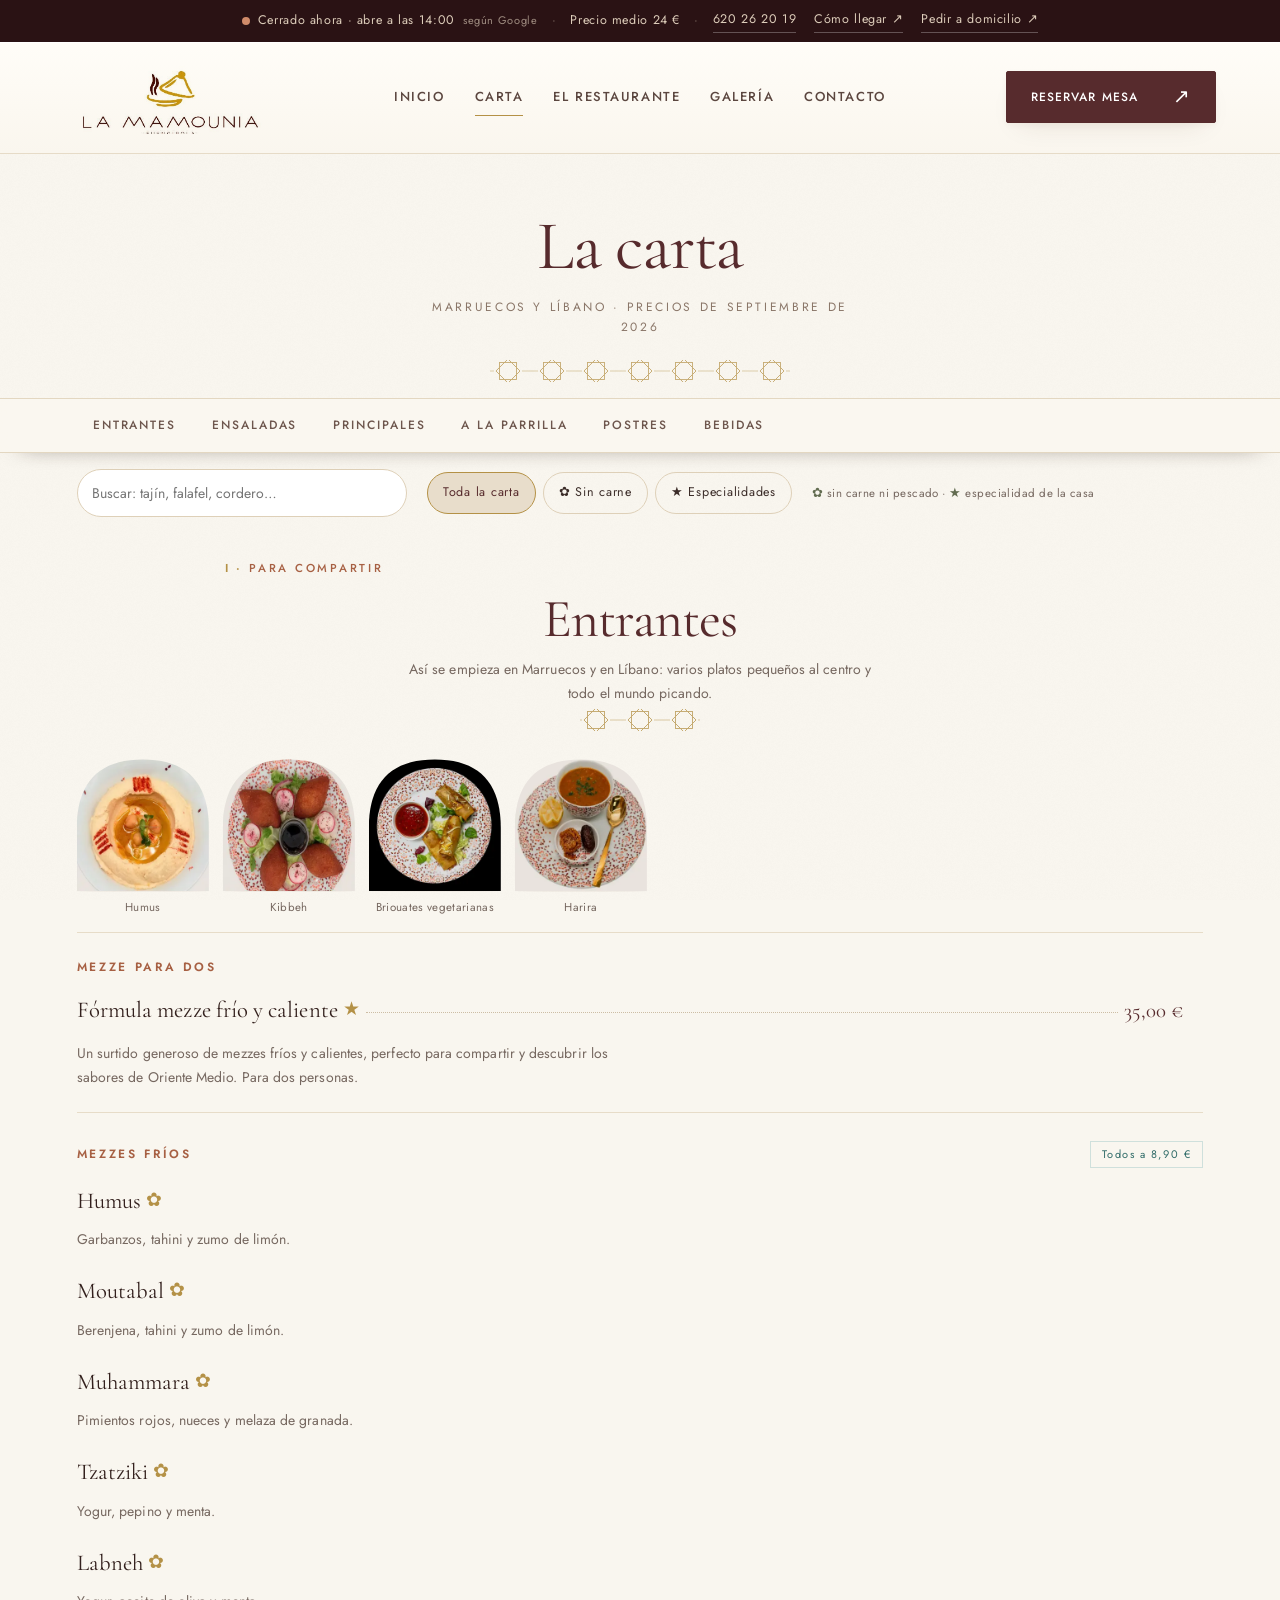
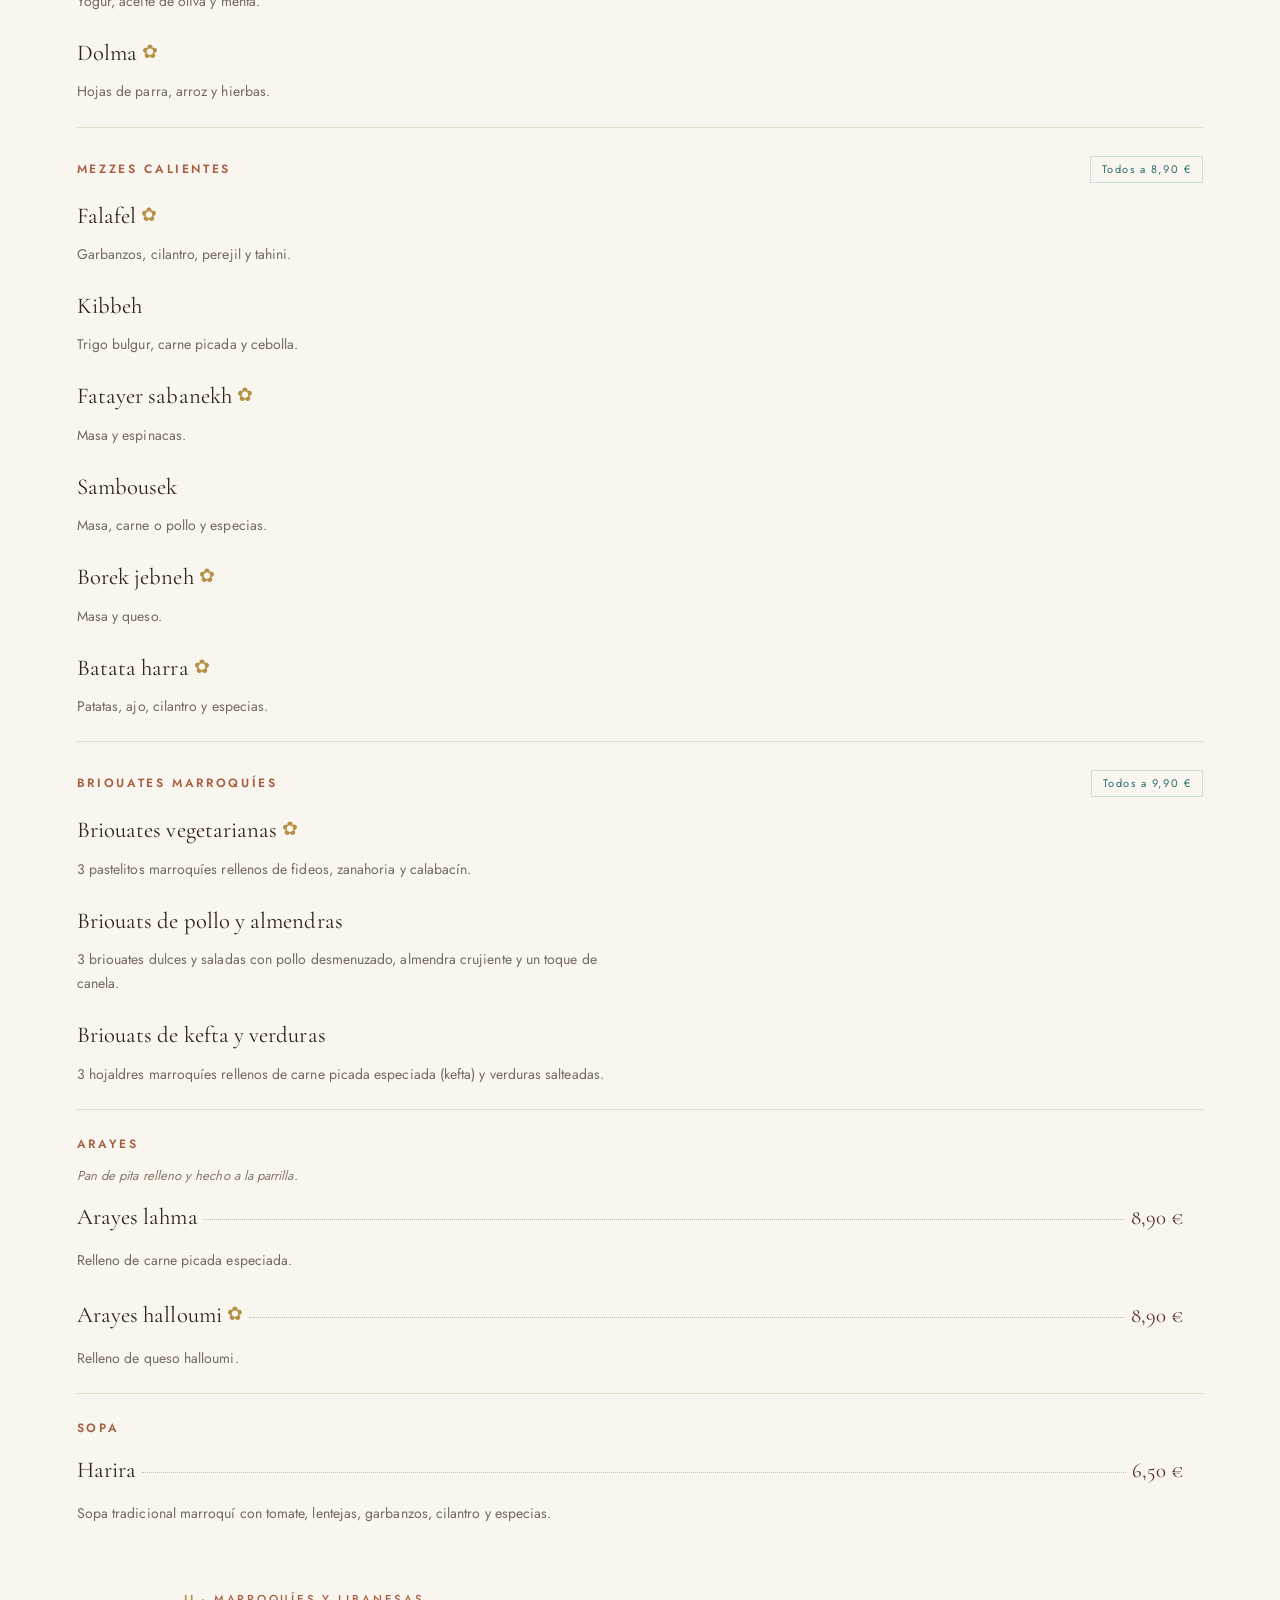
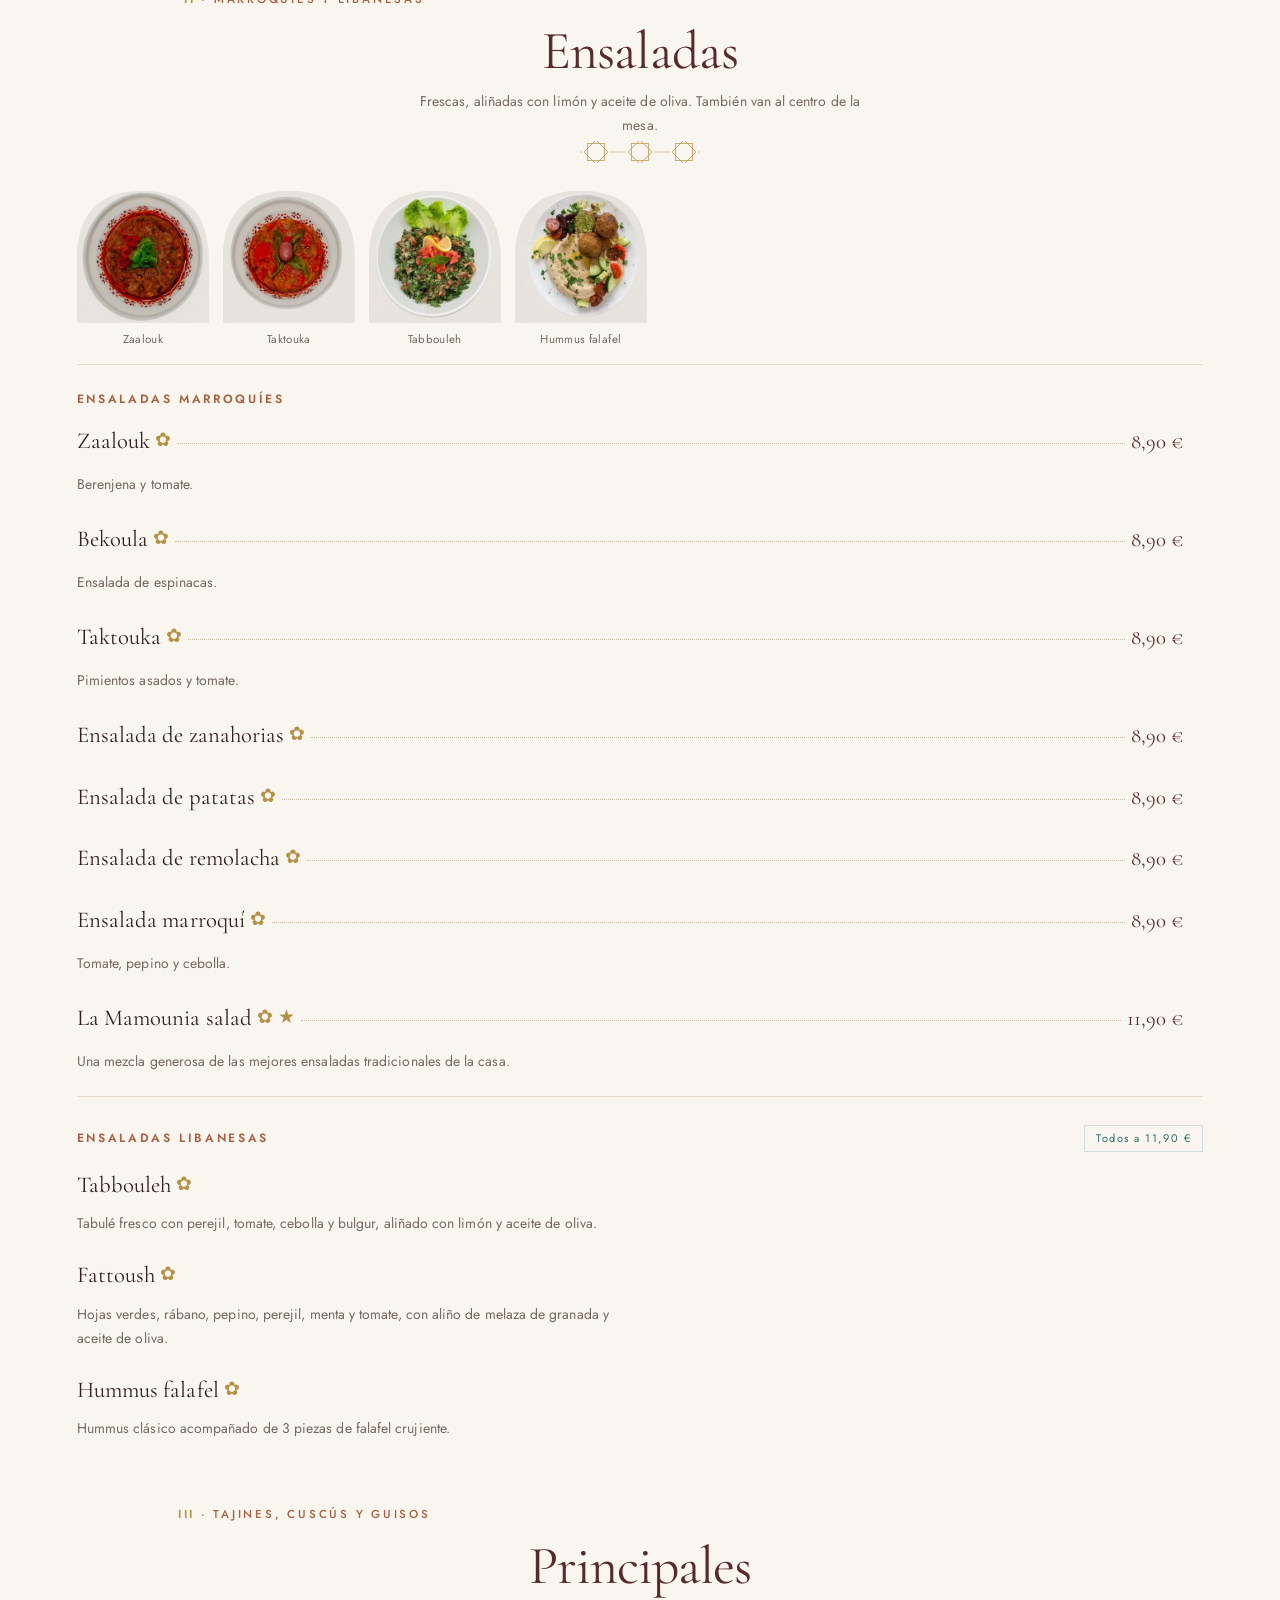
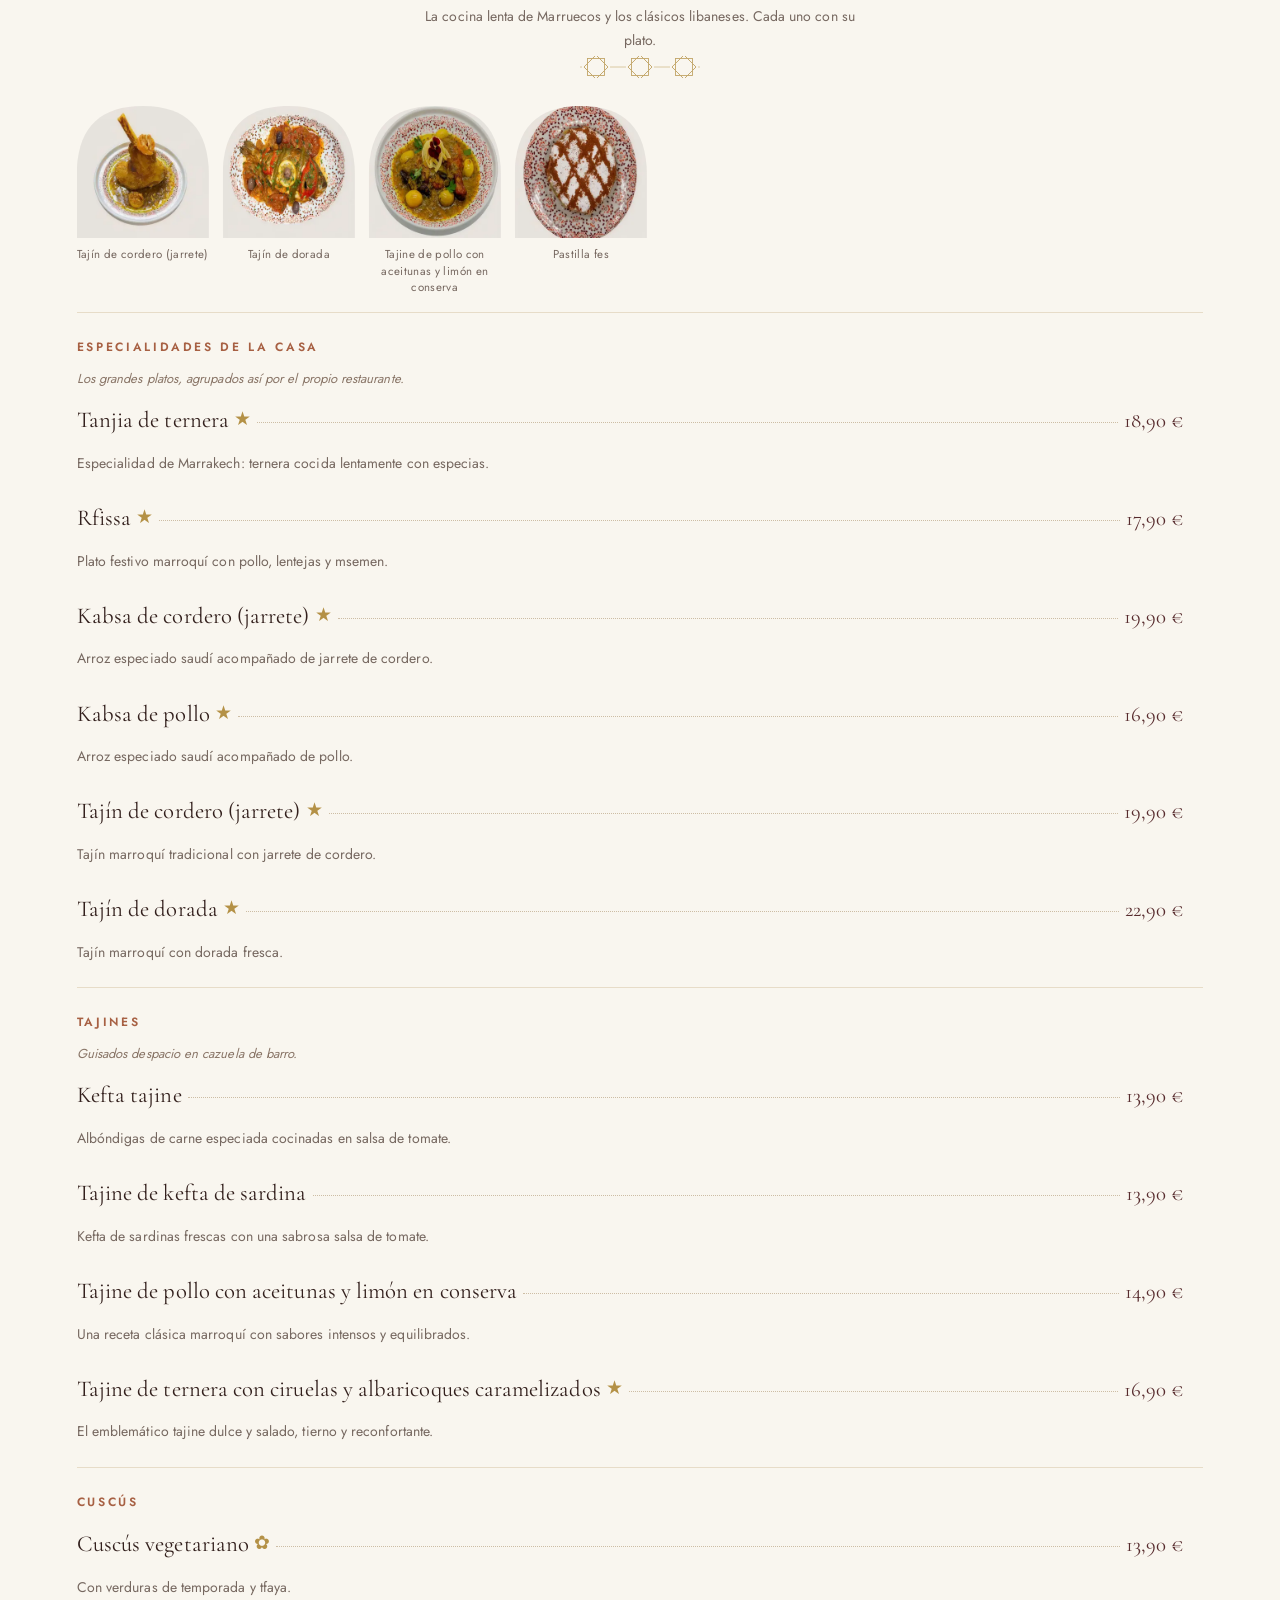
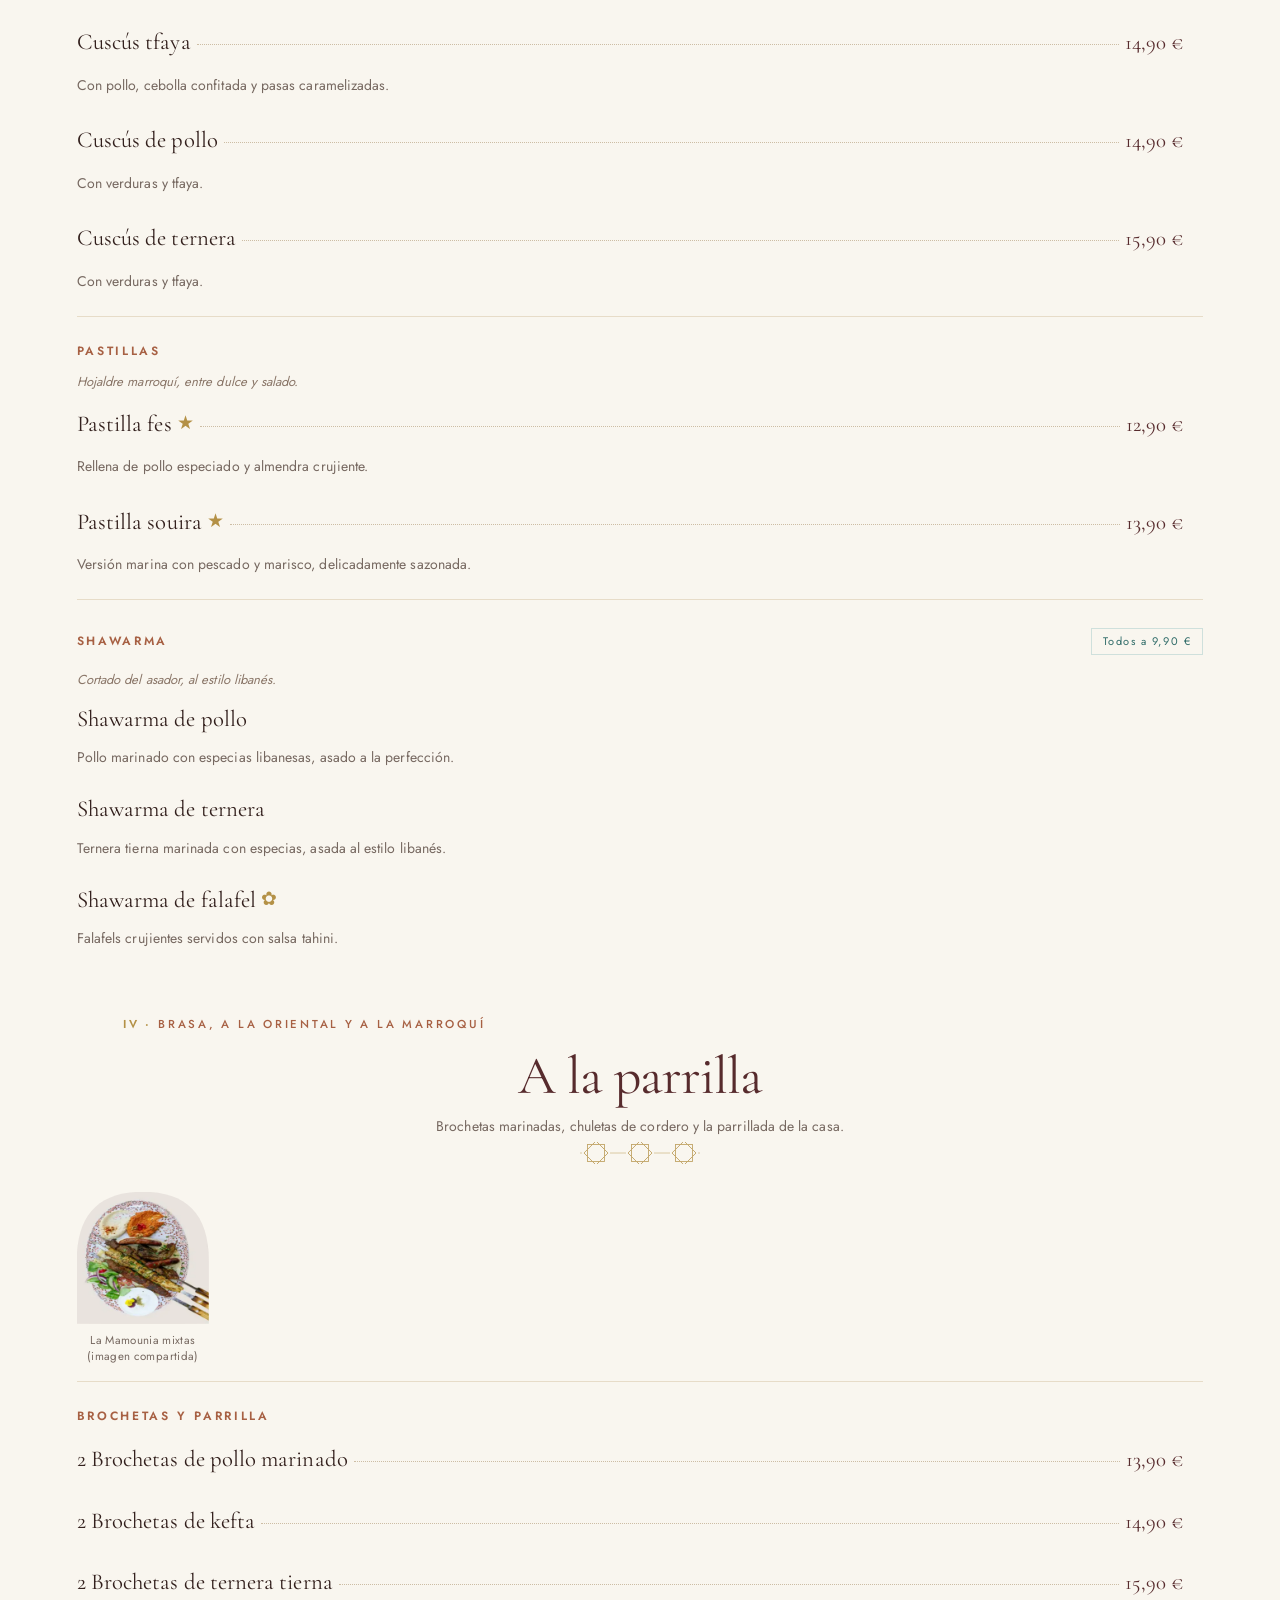
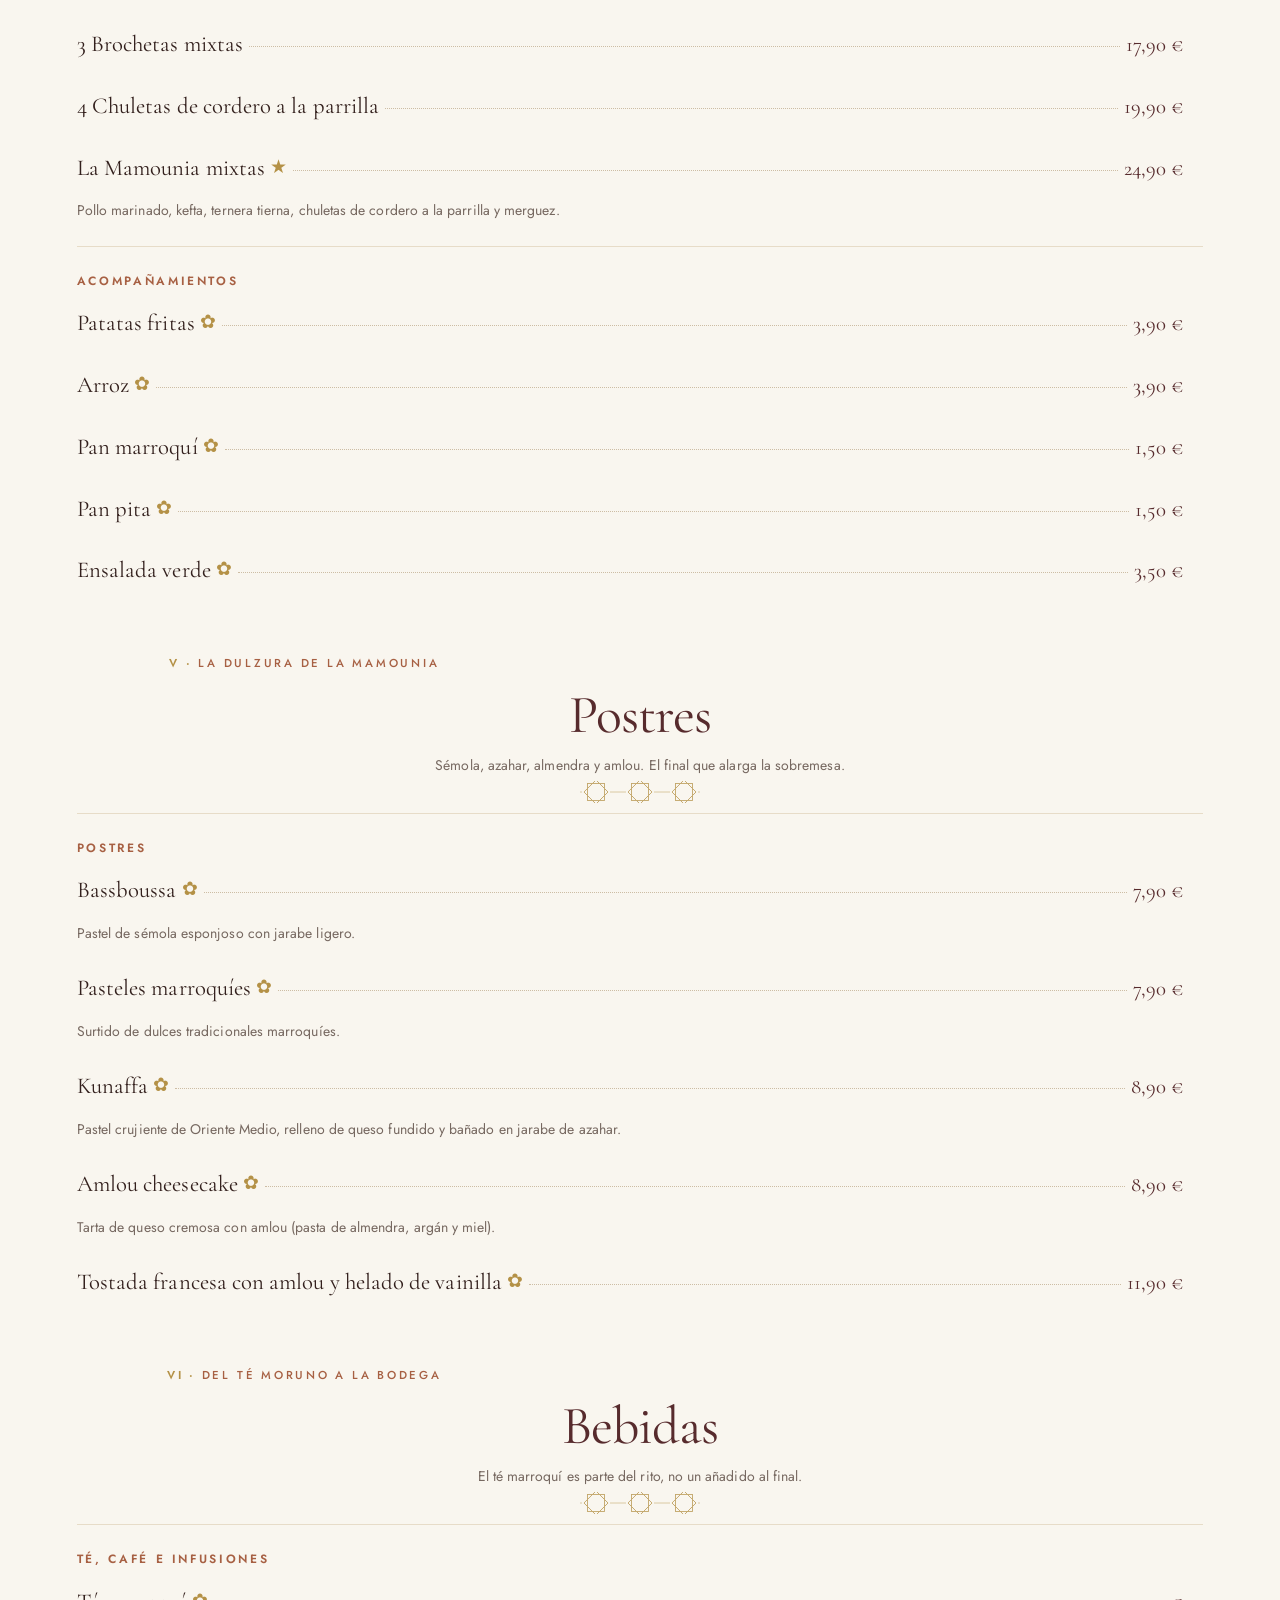
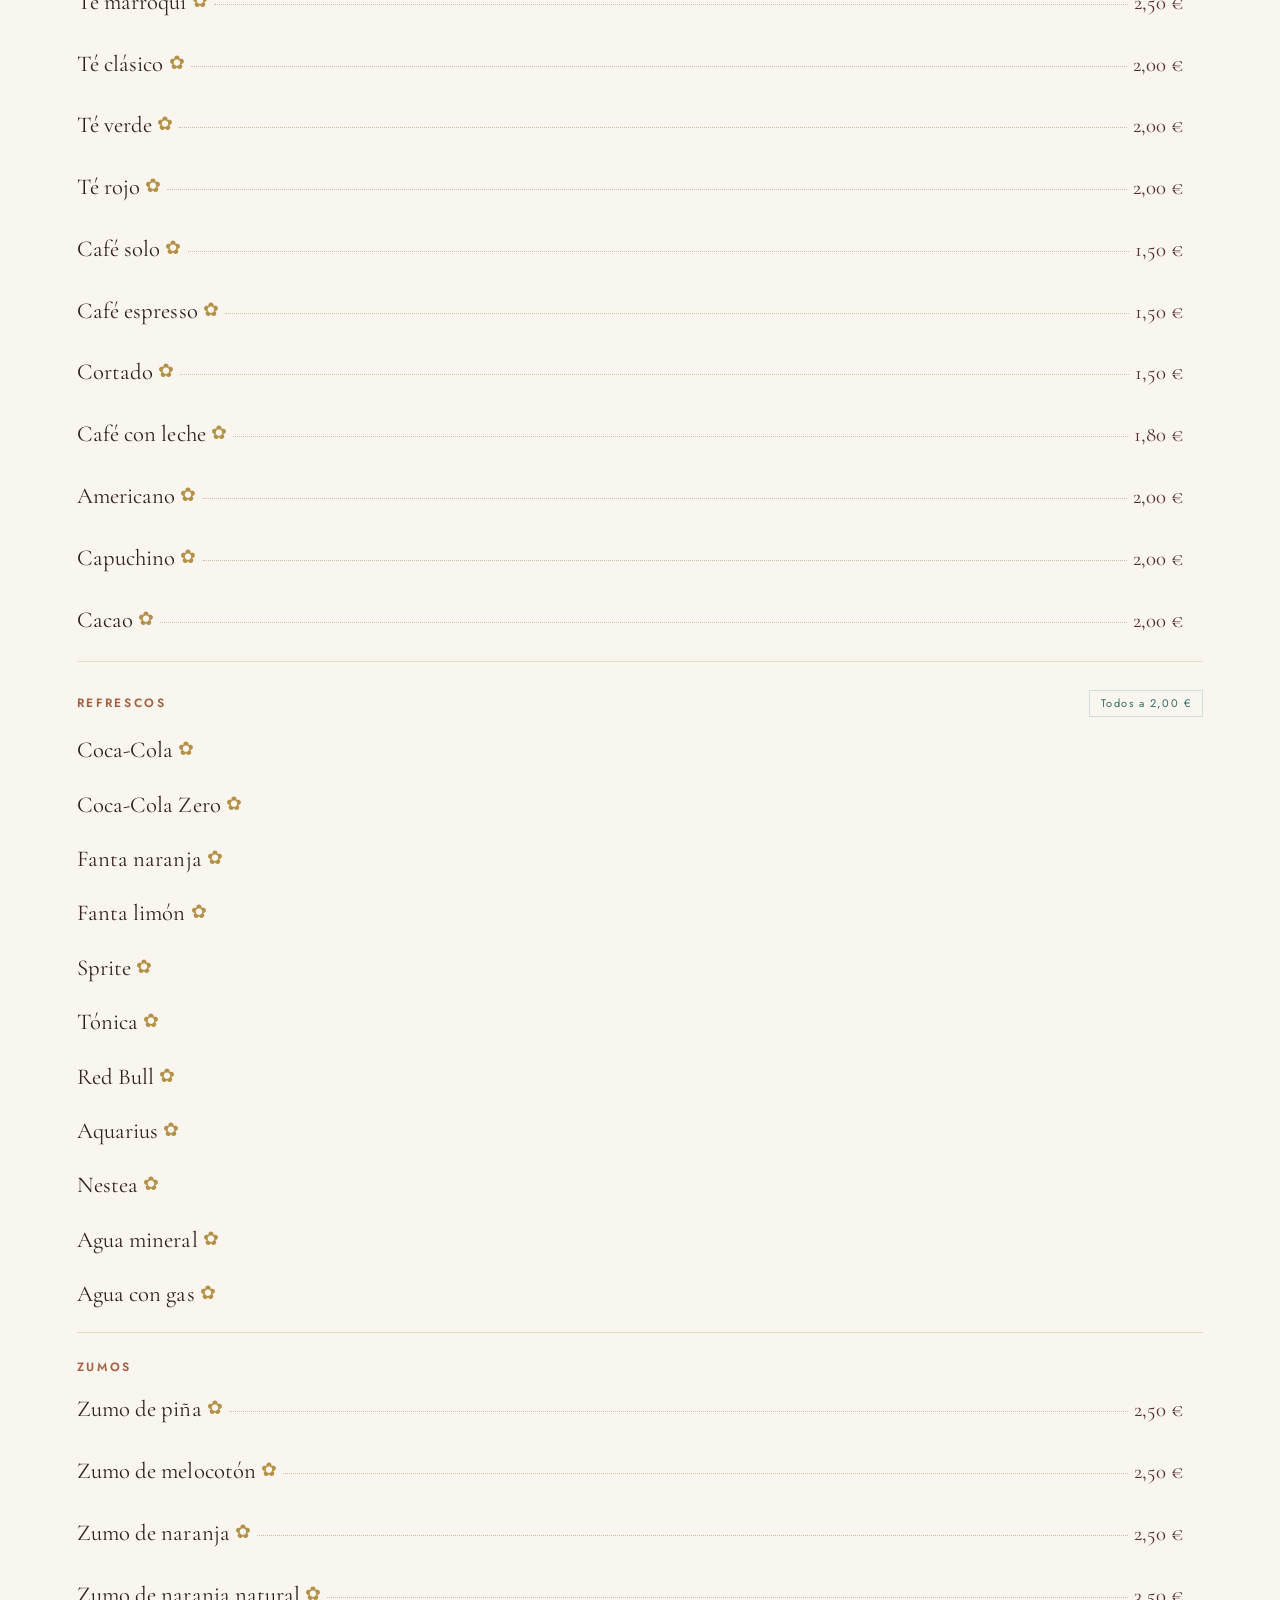
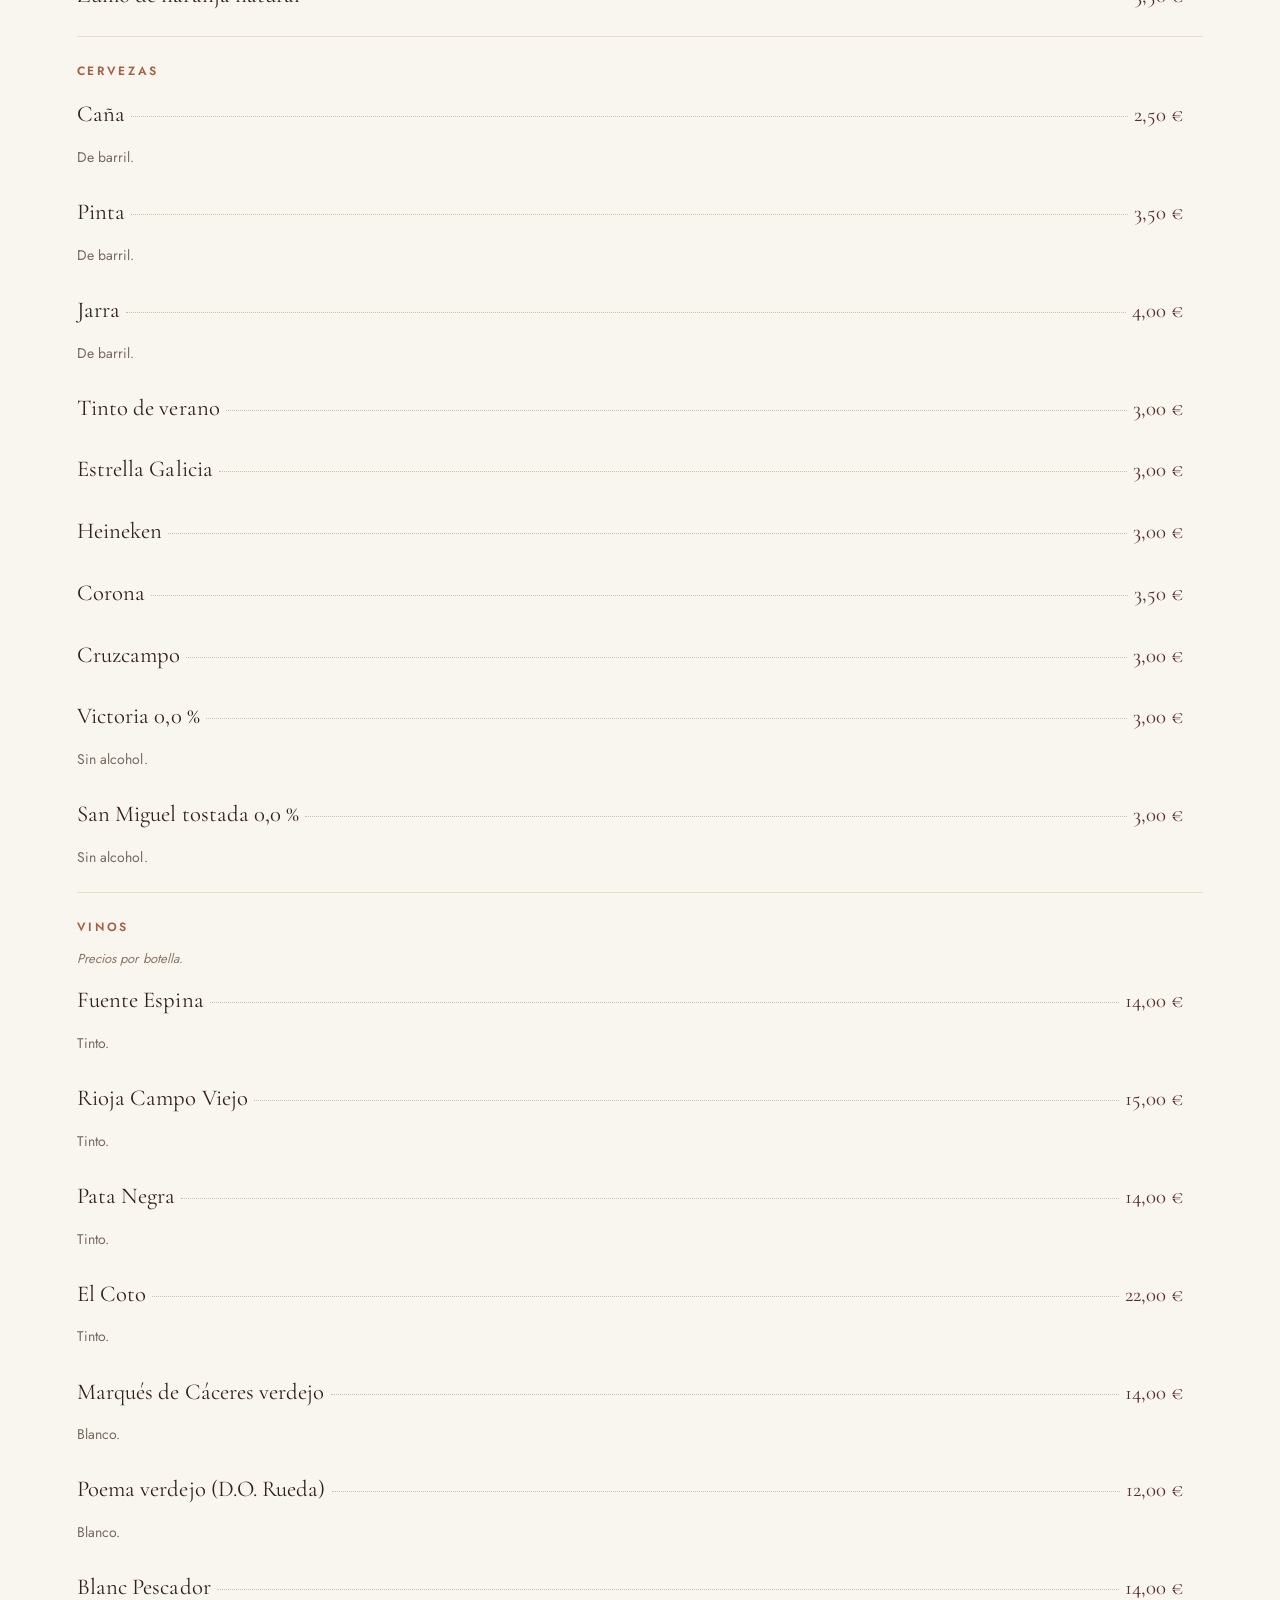
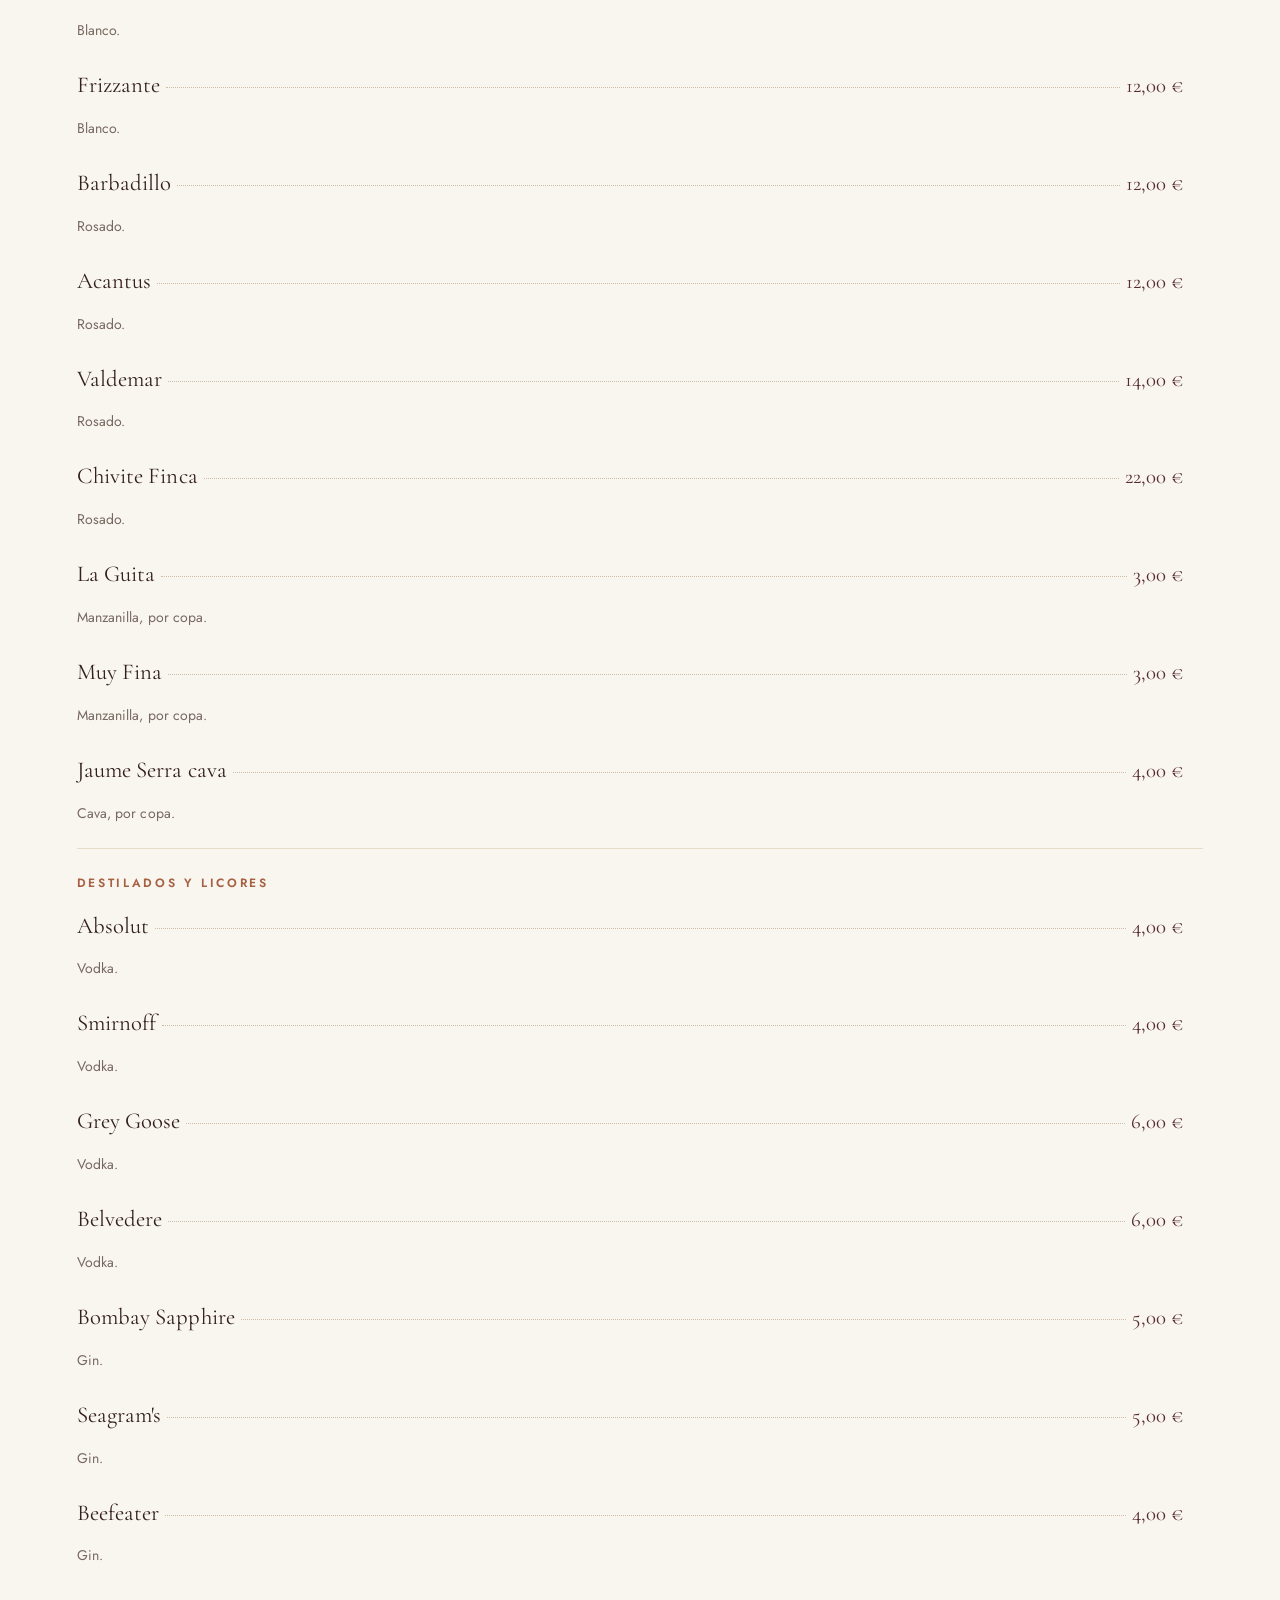
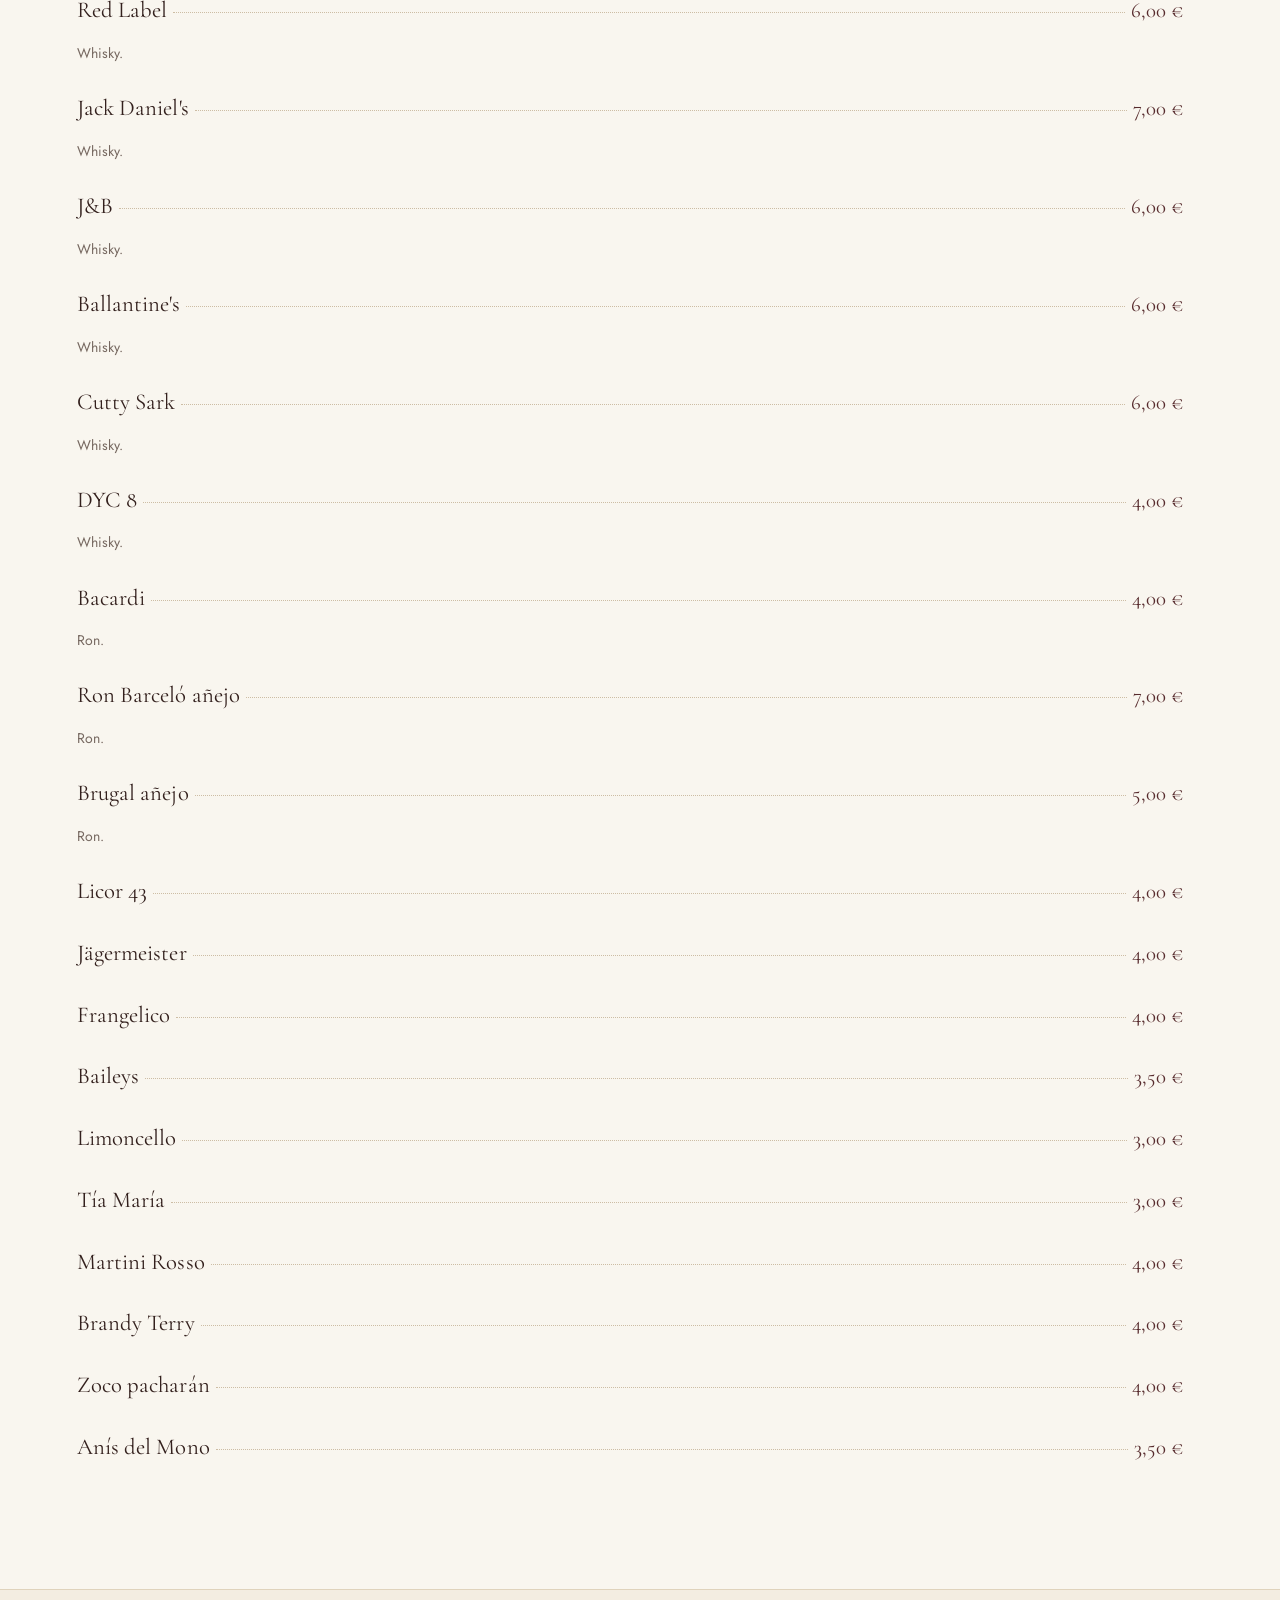
==== carta.html @ 5a98f534 "Web de demostración para La Mamounia Fuengirola Sitio estático en español, sin dependencias ni compi" ====
<!DOCTYPE html>
<html lang="es">
<head>
<meta charset="utf-8">
<meta name="viewport" content="width=device-width, initial-scale=1">
<title>La carta | La Mamounia Fuengirola</title>
<meta name="description" content="Carta completa de La Mamounia Fuengirola: entrantes para compartir, ensaladas, tajines, cuscús, shawarma, parrilla, postres y bebidas. Con precios.">
<meta property="og:title" content="La carta | La Mamounia Fuengirola">
<meta property="og:description" content="Entrantes, ensaladas, tajines, cuscús, parrilla y postres. Toda la carta, con precios.">
<meta property="og:type" content="website">
<meta property="og:locale" content="es_ES">
<meta property="og:image" content="assets/images/tajines.jpg">
<meta name="theme-color" content="#562b2b">
<link rel="icon" href="logo.jpg">
<link rel="stylesheet" href="css/styles.css?v=carta-7"><link rel="stylesheet" href="css/theme.css?v=tema-2">
<script type="application/ld+json">{"@context":"https://schema.org","@type":"Restaurant","name":"La Mamounia Fuengirola","telephone":"+34620262019","priceRange":"€€","address":{"@type":"PostalAddress","streetAddress":"Paseo Marítimo Rey de España, 5","addressLocality":"Fuengirola","postalCode":"29640","addressRegion":"Málaga","addressCountry":"ES"},"servesCuisine":["Marroquí","Libanesa","Oriente Medio"],"hasMenu":"https://www.thefork.es/restaurante/la-mamounia-fuengirola-r844690/menu","sameAs":["https://www.instagram.com/lamamouniafuengirola/","https://www.thefork.es/restaurante/la-mamounia-fuengirola-r844690","https://glovoapp.com/es/es/fuengirola/stores/la-mamounia-fuengirola"]}</script>
<script src="js/script.js" defer></script>
<script src="js/menu-data.js?v=carta-7" defer></script>
<script src="js/menu.js?v=carta-7" defer></script>
</head>
<body class="page-carta">
<a class="skip" href="#contenido">Saltar al contenido</a>

<div class="utility-bar">
  <span class="utility-status" id="open-status">P.º Marítimo Rey de España, 5 · Fuengirola</span>
  <span class="utility-sep" aria-hidden="true">·</span>
  <span>Precio medio 24 €</span>
  <span class="utility-sep" aria-hidden="true">·</span>
  <a href="tel:+34620262019">620 26 20 19</a>
  <a class="utility-link" href="https://www.google.com/maps/search/?api=1&query=La+Mamounia+Fuengirola+Paseo+Maritimo+Rey+de+Espana+5" target="_blank" rel="noopener">Cómo llegar ↗</a>
  <a class="utility-link" href="https://glovoapp.com/es/es/fuengirola/stores/la-mamounia-fuengirola" target="_blank" rel="noopener">Pedir a domicilio ↗</a>
</div>

<header>
  <a class="brand" href="index.html" aria-label="La Mamounia, inicio"><span class="logo"><img src="logo.jpg" alt="La Mamounia Fuengirola" width="715" height="715"></span></a>
  <button class="menu-toggle" aria-expanded="false" aria-controls="navigation">Menú <span>☰</span></button>
  <nav id="navigation" aria-label="Navegación principal">
    <a href="index.html">Inicio</a>
    <a href="carta.html" aria-current="page">Carta</a>
    <a href="experiencia.html">El restaurante</a>
    <a href="galeria.html">Galería</a>
    <a href="contacto.html">Contacto</a>
  </nav>
  <a class="button header-book" href="contacto.html#reservar">Reservar mesa <span>↗</span></a>
</header>

<main id="contenido">

<div class="carta-top wrap">
  <h1>La carta</h1>
  <p class="carta-sub">Marruecos y Líbano · Precios de septiembre de 2026</p>
</div>

<!-- Índice: salta a un capítulo, nunca esconde el resto -->
<div class="menu-nav">
  <nav class="wrap menu-nav-inner" id="menu-index" aria-label="Índice de la carta"></nav>
</div>

<div class="wrap menu-tools">
  <div class="menu-search">
    <label class="visually-hidden" for="menu-search">Buscar un plato</label>
    <input type="search" id="menu-search" placeholder="Buscar: tajín, falafel, cordero…" autocomplete="off">
    <button type="button" id="menu-search-clear" hidden aria-label="Borrar búsqueda">×</button>
  </div>
  <div class="diet-filters" aria-label="Filtrar">
    <button type="button" data-diet="todo" aria-pressed="true">Toda la carta</button>
    <button type="button" data-diet="sin-carne" aria-pressed="false">✿ Sin carne</button>
    <button type="button" data-diet="especialidad" aria-pressed="false">★ Especialidades</button>
  </div>
  <p class="menu-legend"><abbr title="Sin carne ni pescado">✿</abbr> sin carne ni pescado · <abbr title="Especialidad de la casa">★</abbr> especialidad de la casa</p>
  <p id="menu-status" role="status" class="menu-status"></p>
</div>

<div id="menu-book" class="wrap menu-book"></div>

<noscript>
  <p class="wrap">Activa JavaScript para ver la carta, o consúltala en
  <a href="https://www.thefork.es/restaurante/la-mamounia-fuengirola-r844690/menu" target="_blank" rel="noopener">TheFork ↗</a>.</p>
</noscript>

<section class="menu-legal wrap">
  <div>
    <p class="eyebrow">SOBRE ESTA CARTA</p>
    <p class="small">Precios y descripciones publicados por el restaurante en TheFork, con última modificación del 17 de diciembre de 2025 y consultados el 18 de septiembre de 2026. Pueden cambiar: confirma al reservar. El precio a domicilio en Glovo puede ser distinto.</p>
  </div>
  <div>
    <p class="eyebrow">ALÉRGENOS Y DIETAS</p>
    <p class="small">El restaurante se identifica en TheFork como establecimiento con comida halal y opciones veganas. La marca ✿ es una lectura de los ingredientes que aparecen en la descripción publicada, no una clasificación vegana certificada. Confirma siempre alérgenos e ingredientes con el equipo de sala.</p>
  </div>
  <div>
    <p class="eyebrow">FOTOGRAFÍAS</p>
    <p class="small">Las fotos de plato proceden de la ficha del restaurante en <a href="https://glovoapp.com/es/es/fuengirola/stores/la-mamounia-fuengirola" target="_blank" rel="noopener">Glovo</a>. Sólo 13 platos tienen foto propia; no se asignan imágenes a platos que no la tengan.</p>
  </div>
</section>

<section class="closing wrap">
  <p class="eyebrow">TE ESPERAMOS EN FUENGIROLA</p>
  <h2>¿Lo pruebas aquí<br>o te lo llevas a casa?</h2>
  <div class="closing-actions">
    <a class="button" href="contacto.html#reservar">Reservar mesa <span>↗</span></a>
    <a class="button outline" href="https://glovoapp.com/es/es/fuengirola/stores/la-mamounia-fuengirola" target="_blank" rel="noopener">Pedir a domicilio <span>↗</span></a>
  </div>
</section>

</main>

<footer>
  <div class="footer-main">
    <a class="brand" href="index.html"><span class="logo"><img src="logo.jpg" alt="La Mamounia Fuengirola" width="715" height="715"></span></a>
    <p>Dos culturas. Una mesa.<br>El Mediterráneo, de fondo.</p>
    <div>
      <a href="tel:+34620262019">+34 620 26 20 19</a><br>
      <a href="https://www.google.com/maps/search/?api=1&query=La+Mamounia+Fuengirola+Paseo+Maritimo+Rey+de+Espana+5" target="_blank" rel="noopener">P.º Marítimo Rey de España, 5<br>29640 Fuengirola, Málaga ↗</a>
    </div>
    <div>
      <a href="https://www.instagram.com/lamamouniafuengirola/" target="_blank" rel="noopener">Instagram ↗</a><br>
      <a href="https://glovoapp.com/es/es/fuengirola/stores/la-mamounia-fuengirola" target="_blank" rel="noopener">Pedir en Glovo ↗</a><br>
      <a href="contacto.html">Contacto y reservas</a>
    </div>
  </div>
  <div class="footer-bottom">
    <span>© 2026 La Mamounia Fuengirola · Demostración web</span>
    <span>Fotografías: fichas del restaurante en <a href="https://www.thefork.es/restaurante/la-mamounia-fuengirola-r844690" target="_blank" rel="noopener">TheFork</a> y <a href="https://glovoapp.com/es/es/fuengirola/stores/la-mamounia-fuengirola" target="_blank" rel="noopener">Glovo</a></span>
  </div>
</footer>

<div class="mobile-actions">
  <a href="tel:+34620262019">Llamar</a>
  <a href="https://wa.me/34620262019" target="_blank" rel="noopener">WhatsApp</a>
  <a href="contacto.html#reservar">Reservar ↗</a>
</div>
</body>
</html>
---- css/styles.css ----
:root{--color-burgundy:#572b2d;--color-gold:#b49146;--color-ivory:#f9f6ef;--color-sand:#eae3d6;--color-terracotta:#a76043;--color-olive:#626c50;--color-night:#263f40;--ink:#382c29;--muted:#766860;--line:#d9cebd}*{box-sizing:border-box}html{scroll-behavior:smooth;scroll-padding-top:110px}body{margin:0;background:var(--color-ivory);color:var(--ink);font-family:Arial,Helvetica,sans-serif;font-size:16px;line-height:1.7}a{color:inherit;text-decoration:none}button,input,select,textarea{font:inherit}button,a,input,select,textarea{-webkit-tap-highlight-color:transparent}button{cursor:pointer}img{display:block;max-width:100%;object-fit:cover}button{color:inherit}h1,h2,h3,p{margin:0}h1,h2,h3{font-family:Georgia,'Times New Roman',serif;font-weight:400;line-height:1.09;letter-spacing:-.045em}h1{font-size:clamp(3.8rem,6.3vw,7rem);color:var(--color-burgundy)}h2{font-size:clamp(2.7rem,4.2vw,4.6rem);color:var(--color-burgundy)}h3{font-size:2.4rem}em{font-weight:400;color:var(--color-terracotta)}p{max-width:65ch}a:focus-visible,button:focus-visible,input:focus-visible,select:focus-visible,textarea:focus-visible{outline:3px solid var(--color-terracotta);outline-offset:5px}a,button{transition:background .2s,color .2s,transform .25s}header{height:106px;display:flex;align-items:center;justify-content:space-between;gap:30px;padding:0 5%;background:#fff;position:relative;z-index:20;border-bottom:1px solid #ece5d9}.brand{flex-shrink:0;display:inline-block}.logo{display:block;width:210px;height:74px;overflow:hidden;background:#fff}.logo img{width:210px;height:210px;max-width:none;transform:translateY(-64px);object-fit:contain}#navigation{display:flex;gap:30px}#navigation a{font-size:14px;position:relative;padding:12px 0}#navigation a:after{content:'';position:absolute;bottom:4px;left:0;width:0;height:1px;background:var(--color-burgundy);transition:width .25s}#navigation a:hover:after,#navigation a[aria-current]:after{width:100%}.button{display:inline-flex;align-items:center;justify-content:center;gap:35px;padding:15px 24px;min-height:52px;background:var(--color-burgundy);color:#fff;border:1px solid var(--color-burgundy);font-size:14px;letter-spacing:.025em}.button:hover{background:#713b3d;transform:translateY(-2px)}.button span{font-size:20px;line-height:1}.outline{background:transparent;color:var(--color-burgundy)}.outline:hover{color:white}.text-link{display:inline-block;border-bottom:1px solid var(--color-gold);padding:8px 0;font-size:14px}.text-link:hover{color:var(--color-terracotta)}.eyebrow{font-size:12px;letter-spacing:.2em;font-weight:600;color:var(--color-burgundy);line-height:1.7;margin-bottom:26px}.wrap{width:min(1320px,88%);margin:auto}.hero{display:grid;grid-template-columns:1fr 1fr;min-height:calc(100svh - 106px);max-height:1000px}.hero-copy{padding:7% 8% 28px 12%;display:flex;flex-direction:column;justify-content:center;position:relative}.hero-copy h1{margin-bottom:25px}.hero-copy>p:not(.eyebrow){font-size:15px;color:var(--muted);line-height:1.9}.gold-line{width:55px;height:1px;background:var(--color-gold);margin:0 0 24px;animation:line-in 1s ease}.hero-actions{display:flex;align-items:center;gap:25px;flex-wrap:wrap;margin-top:32px}.hero-call{font-size:12px;margin-top:19px;color:var(--muted)}.hero-bottom{display:flex;justify-content:space-between;margin-top:52px;font-size:10px;letter-spacing:.14em}.hero-bottom a:first-child{display:flex;gap:14px;align-items:center}.hero-visual{position:relative;min-height:630px;overflow:hidden;padding:28px 28px 0 0;background:var(--color-sand)}.hero-image{width:100%;height:100%;position:absolute;inset:0;object-position:center 47%}.hero-visual:after{content:'';position:absolute;inset:0;background:linear-gradient(0deg,#25151080,transparent 35%);pointer-events:none}.hero-seal{position:absolute;bottom:68px;right:38px;background:white;width:186px;height:118px;display:flex;justify-content:center;align-items:center;border-radius:90px 90px 0 0;z-index:1;padding-top:18px;box-shadow:0 0 0 8px #ffffff24}.hero-seal .logo{width:170px;height:62px}.hero-seal .logo img{width:170px;height:170px;transform:translateY(-51px)}.image-number{position:absolute;bottom:24px;left:30px;z-index:1;color:#fff;font-size:10px;letter-spacing:.18em}.vertical-note{position:absolute;top:30px;right:22px;writing-mode:vertical-rl;letter-spacing:.18em;font-size:10px;color:#fff;text-shadow:0 1px 5px #000}.ribbon{background:var(--color-burgundy);color:#eadfc7;display:flex;align-items:center;justify-content:space-around;gap:20px;padding:24px 4%;font-size:11px;letter-spacing:.18em}.ribbon i{font-size:25px;font-style:normal;color:#d3b673}.journeys{padding-top:108px;padding-bottom:110px}.section-heading{display:flex;justify-content:space-between;align-items:end;margin-bottom:45px;gap:30px}.section-heading p:not(.eyebrow){font-size:14px;color:var(--muted)}.journey-grid{display:grid;grid-template-columns:repeat(3,1fr);gap:36px}.journey img{width:100%;height:380px;transition:transform .6s}.journey:first-child img{border-radius:180px 180px 0 0}.journey{overflow:hidden}.journey.offset{padding-top:70px}.journey div{padding:23px 0;border-bottom:1px solid var(--line)}.journey span,.feature-foot,.experience-notes article>span{font-size:11px;letter-spacing:.16em;color:var(--muted)}.journey h3{margin:14px 0 10px;color:var(--color-burgundy);font-size:2.5rem}.journey h3 b{float:right;font:26px Arial;font-weight:400}.journey p{font-size:14px;color:var(--muted)}.journey:hover img{transform:scale(1.025)}.feature{display:grid;grid-template-columns:1fr 1fr;background:var(--color-burgundy)}.feature-photo img{width:100%;height:690px;object-position:center}.feature-copy{padding:75px 14%;align-self:center;color:#e6dace}.feature-copy h2{color:#fff}.feature-copy em{color:#d7b97c}.feature-copy .eyebrow{color:#d7b97c}.feature-copy>p:not(.eyebrow){margin-top:28px;font-size:15px}.feature-copy .text-link{margin-top:28px}.feature-foot{display:block;color:#d0b99f;margin-top:55px;font-size:10px}.sunset{padding-top:120px;padding-bottom:100px;display:grid;grid-template-columns:1.2fr 1fr;gap:10%;align-items:center}.sunset p:not(.eyebrow){margin:25px 0;color:var(--muted)}.sunset img{width:100%;height:480px;border-radius:220px 220px 0 0}.review-strip{border-top:1px solid var(--line);border-bottom:1px solid var(--line);display:flex;align-items:center;justify-content:space-between;padding:32px 0;gap:25px;flex-wrap:wrap}.review-strip strong{font:3.5rem Georgia;color:var(--color-burgundy)}.review-strip strong span{font-size:1.3rem}.review-strip p{font-size:14px}.review-strip small{width:100%;font-size:11px;color:var(--muted)}.closing{padding:95px 0 110px;text-align:center;background-image:linear-gradient(45deg,transparent 49%,#b4914610 49%,#b4914610 51%,transparent 51%);background-size:65px 65px}.closing p{margin-left:auto;margin-right:auto}.closing h2{margin-bottom:32px}.closing .button{min-width:220px}footer{background:#ece5d8;padding:50px 6% 20px}.footer-main{display:flex;justify-content:space-between;gap:30px;align-items:center;font-size:13px}.footer-main p{font-family:Georgia;font-size:21px;line-height:1.5;color:var(--color-burgundy)}.footer-bottom{border-top:1px solid #cfc2b0;margin-top:40px;padding-top:18px;display:flex;justify-content:space-between;gap:20px;font-size:10px;color:#6c5c50}.footer-bottom a{text-decoration:underline}.menu-toggle,.mobile-actions{display:none}.skip{position:fixed;top:-100px;left:10px;background:white;padding:15px;z-index:100}.skip:focus{top:10px}.page-intro{padding:80px 0 60px}.page-intro h1{font-size:clamp(3.5rem,6vw,6.5rem)}.intro-copy{margin-top:30px;color:var(--muted)}.menu-layout{display:grid;grid-template-columns:240px 1fr;gap:65px;padding-bottom:80px}.menu-sidebar{border-top:1px solid var(--line);padding-top:25px}.category-filters{display:flex;flex-direction:column;gap:3px;margin-bottom:20px}.category-filters button{background:transparent;text-align:left;padding:9px 12px;border:0;font-size:14px;border-left:2px solid transparent}.category-filters button[aria-pressed=true]{background:#ebe0d4;border-color:var(--color-burgundy);color:var(--color-burgundy)}.small{font-size:12px;line-height:1.75;color:var(--muted);margin-top:20px}.small a{text-decoration:underline}.mood-filters{display:flex;gap:8px;flex-wrap:wrap;margin-bottom:22px}.mood-filters button{border:1px solid var(--line);background:transparent;border-radius:25px;font-size:13px;padding:10px 17px}.mood-filters button[aria-pressed=true]{background:var(--color-burgundy);border-color:var(--color-burgundy);color:#fff}.menu-group{margin-top:40px;animation:fade-in .3s ease}.menu-group h2{font-size:2.8rem;padding-bottom:22px;border-bottom:1px solid var(--color-gold)}.menu-group-photo{width:100%;height:260px;margin-bottom:28px;object-position:center 55%}.dish{display:grid;grid-template-columns:1fr auto;gap:8px 20px;padding:23px 0;border-bottom:1px solid var(--line)}.dish h3{font-size:1.6rem;letter-spacing:-.02em}.dish p{font-size:14px;color:var(--muted);grid-column:1}.dish .price{font-size:16px;color:var(--color-burgundy);grid-column:2;grid-row:1}.diet{font-size:11px;color:var(--color-olive);display:block;margin-top:7px;letter-spacing:.03em}.experience-lead{display:grid;grid-template-columns:1fr 1fr;gap:9%;align-items:center}.experience-lead img{height:650px;width:100%;border-radius:250px 250px 0 0}.experience-lead p:not(.eyebrow){margin-top:26px;color:var(--muted)}.experience-notes{display:grid;grid-template-columns:repeat(3,1fr);gap:50px;padding:90px 0}.experience-notes h3{font-size:2rem;margin:22px 0}.experience-notes p{font-size:14px;color:var(--muted)}.gallery-section{padding-bottom:60px}.gallery-grid{display:grid;grid-template-columns:1fr 1fr;gap:50px 35px;align-items:start;margin-top:40px}.gallery-grid figure{margin:0}.gallery-grid figure:nth-child(even){padding-top:90px}.gallery-open{display:block;width:100%;border:0;padding:0;background:transparent;position:relative;overflow:hidden}.gallery-open img{width:100%;height:570px;transition:transform .6s}.gallery-open:hover img{transform:scale(1.035)}.gallery-open span{position:absolute;bottom:20px;right:20px;border-radius:50%;width:44px;height:44px;display:grid;place-items:center;background:var(--color-ivory);font-size:24px}.gallery-grid figcaption{font-size:14px;margin-top:16px}.gallery-grid figcaption span{color:var(--color-terracotta);margin-right:15px;font-size:12px}dialog{padding:18px;border:0;max-width:min(900px,92vw);max-height:94svh;background:var(--color-ivory)}dialog::backdrop{background:#1e1516df}dialog img{max-height:76svh;width:auto;margin:auto}dialog p{font-size:14px;margin-top:12px}.lightbox-close{display:block;margin:0 0 12px auto;background:transparent;border:0;min-height:44px;padding:0 15px}.contact-grid{display:grid;grid-template-columns:1fr 1fr;gap:10%;padding-bottom:100px}.contact-details h2{font-size:3.2rem;margin-bottom:30px}address{font-style:normal;margin-bottom:15px}.contact-block{border-top:1px solid var(--line);padding-top:25px;margin-top:32px}.contact-block .eyebrow{margin-bottom:10px}.phone{font-family:Georgia;font-size:2.6rem}.contact-buttons{display:flex;flex-wrap:wrap;gap:12px;margin-top:22px}.reservation{background:#eee7db;padding:40px}.reservation h2{font-size:3.3rem;margin-bottom:20px}.demo-note{padding:18px;border-left:2px solid var(--color-gold);background:#f8f3e9;font-size:13px;margin:28px 0}.demo-note p{margin-top:5px}.form-field{margin-bottom:18px;min-width:0}.form-field label{display:block;font-size:13px;margin-bottom:6px}.form-field label span{color:var(--muted)}input,select,textarea{display:block;width:100%;min-width:0;max-width:100%;background:#faf7f1;border:1px solid #c6b9a8;padding:12px;color:var(--ink);border-radius:0}textarea{resize:vertical}.form-row{display:grid;grid-template-columns:1fr 1fr;gap:15px}.error{display:block;color:#982d2d;font-size:12px;margin-top:4px}[aria-invalid=true]{border-color:#982d2d}#form-status{font-size:14px;margin-top:20px;color:var(--color-burgundy)}[hidden]{display:none!important}@keyframes fade-in{from{opacity:0;transform:translateY(8px)}to{opacity:1;transform:none}}@keyframes line-in{from{width:0}to{width:55px}}@media(min-width:1600px){.hero-copy{padding-left:max(12%,calc((100vw - 1320px)/2))}.hero-copy h1{font-size:7.2rem}}@media(max-width:1100px){header{padding:0 4%;gap:15px}#navigation{gap:18px}#navigation a{font-size:13px}.header-book{padding:13px 17px;gap:14px}.logo{width:180px}.logo img{width:180px;height:180px;transform:translateY(-50px)}.hero-copy{padding-left:10%;padding-right:7%}.hero-actions{gap:16px}.hero-copy h1{font-size:5rem}.journey-grid{gap:22px}.journey img{height:320px}.feature-copy{padding:50px 10%}.footer-main{flex-wrap:wrap}.menu-layout{gap:35px;grid-template-columns:210px 1fr}.contact-grid{gap:5%}.reservation{padding:28px}.gallery-open img{height:450px}}@media(max-width:800px){header{height:86px;padding:0 6%}.logo{width:175px;height:64px}.logo img{width:175px;height:175px;transform:translateY(-51px)}.header-book{display:none}.menu-toggle{display:flex;gap:15px;align-items:center;border:0;background:none;min-height:48px;font-size:14px}.menu-toggle span{font-size:22px}#navigation{display:none;position:absolute;top:86px;left:0;right:0;background:white;flex-direction:column;padding:20px 6% 30px;gap:8px;border-bottom:1px solid var(--line)}#navigation.open{display:flex}#navigation a{font-size:18px;padding:10px 0}.hero{min-height:auto;max-height:none;grid-template-columns:1fr 1fr}.hero-copy{padding:45px 9%}.hero-copy h1{font-size:3.5rem}.hero-visual{min-height:640px}.hero-copy .eyebrow{font-size:10px}.hero-copy>p:not(.eyebrow){font-size:14px}.hero-bottom{font-size:9px;gap:15px;flex-wrap:wrap;margin-top:30px}.hero-seal{right:25px;bottom:70px;width:155px;height:108px}.hero-seal .logo{width:140px;height:50px}.hero-seal .logo img{width:140px;height:140px;transform:translateY(-42px)}.ribbon{font-size:9px;letter-spacing:.12em;padding:20px 4%;gap:10px}.ribbon i:last-child{display:none}.section-heading{align-items:start;flex-direction:column}.journeys{padding-top:70px;padding-bottom:70px}.journey-grid{gap:20px}.journey img{height:270px}.journey h3{font-size:1.8rem}.journey h3 b{font-size:20px}.journey p{font-size:12px}.feature-photo img{height:620px}.feature-copy{padding:40px 9%}.feature-copy h2{font-size:2.9rem}.sunset{gap:7%;padding:70px 0}.sunset img{height:390px}.sunset h2{font-size:3rem}.menu-layout{grid-template-columns:1fr}.category-filters{flex-direction:row;flex-wrap:wrap;gap:5px}.category-filters button{border:1px solid var(--line);font-size:12px}.menu-sidebar>.small{display:none}.menu-sidebar .eyebrow{margin-bottom:12px}.experience-lead{gap:7%}.experience-lead img{height:510px}.experience-lead h2{font-size:2.7rem}.experience-notes{gap:25px}.experience-notes h3{font-size:1.7rem}.gallery-open img{height:360px}.contact-grid{grid-template-columns:1fr;gap:50px}.contact-details{max-width:600px}.reservation{max-width:650px;width:100%}.mobile-actions{position:fixed;bottom:0;left:0;right:0;display:grid;grid-template-columns:1fr 1fr;z-index:25;background:var(--color-ivory);border-top:1px solid var(--color-burgundy);padding-bottom:env(safe-area-inset-bottom)}.mobile-actions a{text-align:center;padding:14px 10px;font-size:14px}.mobile-actions a:last-child{background:var(--color-burgundy);color:#fff}footer{padding-bottom:85px}.footer-bottom{flex-direction:column;gap:8px}}@media(max-width:560px){.hero{grid-template-columns:1fr}.hero-copy{padding:40px 6% 30px}.hero-copy h1{font-size:4.2rem;line-height:1.01;margin-bottom:23px}.hero-copy .eyebrow{font-size:10px;margin-bottom:22px}.hero-copy>p:not(.eyebrow){font-size:14px}.hero-actions{margin-top:25px;gap:20px}.hero-actions .button{font-size:12px;padding:14px 17px;gap:20px}.hero-actions .text-link{font-size:12px}.hero-bottom{margin-top:27px}.hero-visual{min-height:420px}.hero-image{object-position:center 45%}.hero-seal{width:155px;bottom:58px;right:24px}.ribbon{flex-wrap:wrap;padding:19px 6%}.ribbon span:last-of-type{display:none}.ribbon i:nth-of-type(2){display:none}.wrap{width:88%}.journeys{padding-top:55px}.section-heading h2{font-size:2.9rem}.eyebrow{font-size:10px}.journey-grid{grid-template-columns:1fr}.journey.offset{padding-top:15px}.journey{margin-bottom:18px}.journey img{height:390px}.journey h3{font-size:2.5rem}.journey p{font-size:14px}.journey:first-child img{border-radius:180px 180px 0 0}.feature{grid-template-columns:1fr}.feature-photo img{height:460px}.feature-copy{padding:45px 7% 55px}.feature-copy h2{font-size:3.4rem}.feature-foot{margin-top:35px}.sunset{grid-template-columns:1fr;gap:35px}.sunset img{height:420px}.review-strip{gap:25px}.review-strip>p{font-size:13px}.closing{padding:70px 0}.closing h2{font-size:3rem}.footer-main{display:grid;grid-template-columns:1fr;gap:25px}.footer-main p{font-size:22px}.page-intro{padding:50px 0 35px}.page-intro h1{font-size:3.6rem}.intro-copy{font-size:15px}.menu-layout{gap:12px}.mood-filters{gap:7px}.mood-filters button{font-size:12px;padding:9px 13px}.menu-group h2{font-size:2.4rem}.dish h3{font-size:1.45rem}.dish .price{font-size:14px}.experience-lead{grid-template-columns:1fr;gap:35px}.experience-lead img{height:460px}.experience-lead h2{font-size:3rem}.experience-notes{grid-template-columns:1fr;padding:50px 0;gap:35px}.experience-notes h3{font-size:2.1rem;margin:14px 0}.gallery-grid{gap:25px 13px}.gallery-grid figure:nth-child(even){padding-top:40px}.gallery-open img{height:250px}.gallery-grid figcaption{font-size:12px;line-height:1.5}.gallery-grid figcaption span{display:block}.gallery-open span{width:34px;height:34px;bottom:10px;right:10px}.contact-details h2{font-size:2.8rem}.reservation{padding:25px 18px}.reservation h2{font-size:2.7rem}.form-row{grid-template-columns:1fr}.contact-buttons .button{padding:13px 18px}.desktop{display:none}}@media(prefers-reduced-motion:reduce){html{scroll-behavior:auto}*,*:before,*:after{animation:none!important;transition:none!important}}
/* Refinements after mobile browser QA. */
.menu-sidebar>.small{display:block}
@media(max-width:380px){.feature-copy h2{font-size:2.7rem}.page-intro h1{font-size:3.15rem}.hero-copy h1{font-size:3.8rem}}
@media(max-width:560px){.hero-copy h1{font-size:3.6rem}}
@media(max-width:380px){.hero-copy h1{font-size:3.25rem}}
/* Segunda dirección: más contraste, actualidad y escenas interactivas. */
.announcement{display:flex;align-items:center;justify-content:space-between;gap:20px;padding:9px 5%;background:#b18a42;color:#211b15;min-height:52px;font-size:13px}.announcement-label{font-size:10px;letter-spacing:.15em;font-weight:700;white-space:nowrap}.announcement>a{flex:1;text-align:center;line-height:1.5}.announcement>a span{margin-left:12px}.announcement-controls{display:flex;align-items:center;gap:5px;flex-shrink:0}.announcement-controls button{width:30px;height:34px;border:0;background:transparent;font-size:22px}.announcement-controls button:hover{background:#ffffff40}.announcement-count{font-size:10px;min-width:30px;text-align:center}.announcement-pause{font-size:15px!important}.announcement-close{margin-left:5px}.announcement a:focus-visible,.announcement button:focus-visible{outline-color:#572b2d}.nav-life{color:var(--color-terracotta)}header{height:94px}header nav{gap:24px}.hero-vivid{min-height:calc(100svh - 146px);grid-template-columns:46% 54%;background:#432125}.hero-vivid .hero-copy{background:radial-gradient(ellipse at 0 100%,#82453d66,transparent 60%);padding:9% 10% 30px 13%;color:#f6efe1}.hero-vivid .hero-copy h1{color:#fcf4e5;font-size:clamp(4.4rem,6.6vw,7rem)}.hero-vivid .hero-copy h1 em{color:#dbba7d}.hero-vivid .hero-copy .eyebrow{color:#ddc39b;font-weight:400;letter-spacing:.13em}.little-star{font-size:26px;vertical-align:middle;margin-right:10px}.hero-vivid .hero-copy>p:not(.eyebrow){color:#dfcfc4}.hero-vivid .hero-copy .hero-kicker{color:#e6c58b;margin-bottom:15px;font-family:Georgia;font-style:italic;font-size:20px}.hero-vivid .button{background:#e3c58d;color:#382226;border-color:#e3c58d}.hero-vivid .button:hover{background:#f0d7ac}.hero-vivid .hero-call{color:#d8c3b7}.hero-vivid .hero-visual{min-height:650px;background:#432125}.hero-vivid .hero-image{border-radius:290px 0 0 0;transition:opacity .3s ease;object-position:center 48%}.hero-vivid .hero-seal{bottom:116px;right:32px}.hero-vivid .hero-visual:after{background:linear-gradient(0deg,#1c1b18db,transparent 40%);border-radius:290px 0 0 0}.hero-scenes{position:absolute;bottom:24px;left:35px;right:30px;z-index:3;display:flex;gap:20px}.hero-scenes button{color:#e9dac7;border:0;border-top:1px solid #ffffff55;background:none;padding:14px 0 0;flex:1;text-align:left;font-size:11px;letter-spacing:.06em;min-height:44px}.hero-scenes button span{margin-left:8px;font-size:12px}.hero-scenes button[aria-pressed=true]{border-top:2px solid #e5c78e;color:#fff}.hero-story{position:absolute;bottom:120px;left:28px;display:flex;gap:18px;align-items:center;background:#fbf5e9;color:#52282b;padding:10px 20px 10px 10px;z-index:3;box-shadow:0 12px 40px #0002}.hero-story img{width:72px;height:88px;object-fit:cover}.hero-story span{font:21px/1.2 Georgia}.hero-story small{display:block;font:9px/1.5 Arial;letter-spacing:.12em;margin-bottom:10px}.hero-story b{font-weight:400;margin-left:20px}.discovery-bar{display:flex;justify-content:space-between;gap:24px;align-items:center;padding:24px 6%;border-bottom:1px solid var(--line);font-size:13px;flex-wrap:wrap;background:#eee5d5}.discovery-bar>a:first-child{display:flex;align-items:center;gap:12px}.stars{letter-spacing:2px;color:#8e6724}.discovery-bar small{font-size:10px;color:#76634f}.page-index .ribbon{display:none}.happenings{padding:95px 0 20px}.happenings .section-heading{align-items:center}.happenings h2{font-size:clamp(3.2rem,5vw,5.3rem)}.happenings .section-heading .text-link{margin-top:12px}.stories-grid{display:grid;grid-template-columns:1.22fr 1fr 1fr;gap:22px}.story-card{position:relative;min-height:580px;background:#352727;overflow:hidden;display:flex;align-items:flex-end;color:white}.story-card>img{position:absolute;inset:0;width:100%;height:100%;transition:transform .8s}.story-card:after{content:'';position:absolute;inset:0;background:linear-gradient(0deg,#241616fa 0%,#231b17d9 36%,#21131312 85%)}.story-card:hover>img{transform:scale(1.045)}.story-content{z-index:1;position:relative;padding:30px}.story-label{display:inline-block;font-size:10px;letter-spacing:.13em;border:1px solid #e1c79566;padding:6px 10px;color:#efd7ac;margin-bottom:20px}.story-content h3{font-size:2.5rem;letter-spacing:-.035em;line-height:1.08;margin-bottom:18px}.story-content p{font-size:14px;line-height:1.65;color:#eadfd2}.story-content a{font-size:13px;display:inline-block;margin-top:22px;border-bottom:1px solid #d1ad74;padding-bottom:6px}.story-content small{display:block;font-size:10px;line-height:1.5;color:#d1c0af;margin-top:16px}.story-source{font-size:11px;color:var(--muted);margin-top:16px;max-width:none}.story-card:nth-child(2){margin-top:48px}.story-card:nth-child(3){margin-top:96px}.plan-section{padding:100px 0;background:#e5e9e1}.plan-layout{display:grid;grid-template-columns:.85fr 1.2fr;gap:8%;align-items:center}.plan-layout h2{font-size:clamp(3rem,4.4vw,4.6rem)}.plan-tabs{margin-top:35px}.plan-tabs button{display:flex;align-items:center;gap:18px;width:100%;text-align:left;background:none;border:0;border-bottom:1px solid #abb9ac;padding:22px 0;color:#4a6054;font-size:12px}.plan-tabs button span{flex:1;font-family:Georgia;font-size:24px}.plan-tabs button[aria-selected=true]{color:var(--color-burgundy);border-bottom:2px solid var(--color-burgundy)}.plan-panel{position:relative;padding-bottom:60px}.plan-panel>img{width:82%;height:540px;border-radius:220px 220px 0 0;object-fit:cover}.plan-panel>div{position:absolute;bottom:0;right:0;max-width:360px;width:76%;background:var(--color-ivory);padding:32px;border-top:3px solid var(--color-gold)}.plan-panel h3{font-size:2.4rem;margin:12px 0}.plan-panel p{font-size:14px;color:var(--muted)}.plan-panel .text-link{margin-top:16px}.plan-panel .eyebrow{font-size:10px}.review-strip .eyebrow{display:block;margin-bottom:8px}.review-strip strong{display:block}.occasion-note{padding:70px 0;border-bottom:1px solid var(--line)}.occasion-note p:not(.eyebrow){margin-top:25px}.occasion-note a{margin-top:15px}.opening-hours{font-size:14px}.opening-hours div{display:flex;justify-content:space-between;gap:20px;padding:10px 0;border-bottom:1px solid var(--line)}.opening-hours dd{margin:0;white-space:nowrap}.reveal-ready{opacity:0;transform:translateY(24px);transition:opacity .7s ease,transform .7s ease}.reveal-ready.is-visible{opacity:1;transform:none}.hero-image.scene-enter{animation:scene-in .7s ease}@keyframes scene-in{from{opacity:.5;transform:scale(1.035)}to{opacity:1;transform:scale(1)}}
@media(max-width:1200px){header nav{gap:17px}header nav a{font-size:12px}.hero-vivid .hero-copy{padding:45px 9% 25px}.hero-vivid .hero-copy h1{font-size:5rem}.hero-story{bottom:115px;left:20px;padding-right:14px}.hero-story span{font-size:18px}.hero-story img{width:60px;height:70px}.hero-vivid .hero-seal{top:25px;bottom:auto;right:25px;transform:scale(.75);transform-origin:top right}.stories-grid{gap:16px}.story-content{padding:23px}.story-content h3{font-size:2.1rem}.story-card{min-height:570px}}
@media(max-width:900px){.announcement-label{display:none}.announcement{padding-left:4%;padding-right:4%;gap:10px}.announcement>a{text-align:left;font-size:12px}.hero-vivid .hero-copy h1{font-size:4rem}.hero-vivid .hero-copy .hero-kicker{font-size:18px}.stories-grid{grid-template-columns:1fr 1fr}.story-card:nth-child(3){margin-top:0;grid-column:1/-1;min-height:340px}.story-card:nth-child(3)>img{object-position:center 55%}.story-card:nth-child(3) .story-content{max-width:550px}.plan-layout{gap:5%}.plan-panel>div{padding:25px}.plan-panel h3{font-size:2rem}.nav-life{display:none}}
@media(max-width:800px){header{height:86px}header nav a{font-size:18px}.nav-life{display:block}.hero-vivid{grid-template-columns:1fr 1fr}.hero-vivid .hero-visual{min-height:690px}.hero-scenes{left:20px;right:20px;gap:10px}.hero-scenes button span{display:block;margin-left:0;margin-top:5px}.hero-story{right:20px;left:20px}.hero-story span{font-size:16px}.hero-story small{font-size:8px}.discovery-bar{gap:12px 22px;font-size:12px}.discovery-bar>a:first-child{width:100%}.happenings{padding-top:60px}.story-card{min-height:550px}.story-card:nth-child(2){margin-top:35px}.plan-layout{grid-template-columns:1fr;gap:40px}.plan-panel{max-width:600px;margin:auto;width:100%}.plan-tabs{display:flex;gap:20px}.plan-tabs button{gap:8px}.plan-tabs button span{font-size:18px}}
@media(max-width:560px){.announcement{align-items:center;min-height:84px;padding:10px 5%;gap:8px}.announcement>a{font-size:11px;line-height:1.55}.announcement>a strong{display:block;font-size:12px}.announcement-controls{gap:0}.announcement-controls button{width:26px;height:44px}.announcement-count{display:none}.announcement-close{margin-left:0}.hero-vivid{grid-template-columns:1fr;min-height:0}.hero-vivid .hero-copy{padding:32px 6% 26px}.hero-vivid .hero-copy h1{font-size:3.6rem;line-height:1.02;margin-bottom:18px}.hero-vivid .hero-copy .eyebrow{font-size:10px;margin-bottom:18px}.little-star{font-size:19px}.hero-vivid .hero-copy .hero-kicker{font-size:17px;margin-bottom:10px}.hero-vivid .hero-copy>p:not(.eyebrow){font-size:13px}.hero-vivid .gold-line{margin-bottom:15px}.hero-vivid .hero-bottom{margin-top:24px}.hero-vivid .hero-visual{min-height:485px;margin-left:6%}.hero-vivid .hero-image,.hero-vivid .hero-visual:after{border-radius:150px 0 0 0}.hero-vivid .hero-seal{top:20px;right:16px;transform:scale(.72)}.hero-story{bottom:110px;left:20px;right:auto;padding:9px 16px 9px 9px}.hero-story img{width:60px;height:64px}.hero-story span{font-size:17px}.hero-scenes button{font-size:10px}.hero-scenes button span{font-size:12px}.discovery-bar{padding:21px 6%;font-size:11px}.discovery-bar>a:first-child{gap:8px;flex-wrap:wrap}.discovery-bar small{width:100%}.stars{letter-spacing:1px}.happenings h2{font-size:3.7rem}.stories-grid{grid-template-columns:1fr;gap:20px}.story-card,.story-card:nth-child(2),.story-card:nth-child(3){margin-top:0;min-height:520px;grid-column:auto}.story-content{padding:28px}.story-content h3{font-size:2.6rem}.story-content p{font-size:14px}.story-card:nth-child(2){min-height:470px}.story-card:nth-child(3){min-height:470px}.story-source{font-size:11px}.plan-section{padding:60px 0}.plan-tabs{flex-direction:column;gap:0;margin-top:25px}.plan-tabs button{padding:17px 0;gap:20px}.plan-tabs button span{font-size:23px}.plan-panel>img{height:440px;width:92%}.plan-panel>div{width:87%;max-width:none;padding:25px}.plan-panel{padding-bottom:165px}.plan-panel h3{font-size:2.2rem}.opening-hours div{font-size:12px}.review-strip>div:last-of-type{width:100%}}
@media(max-width:380px){.hero-vivid .hero-copy h1{font-size:3.15rem}.announcement{padding:9px 4%;gap:4px}.announcement-controls button{width:23px}.story-content{padding:22px}.story-content h3{font-size:2.3rem}}
@media(prefers-reduced-motion:reduce){.reveal-ready{opacity:1;transform:none}.hero-image.scene-enter{animation:none}}

/* Fotografías individuales verificadas en la carta Glovo. */
.menu-photo-note{font-size:13px;color:var(--muted);padding:18px 0;border-bottom:1px solid var(--line)}.menu-photo-note a{text-decoration:underline;color:var(--color-burgundy)}
.dish.dish-with-photo{grid-template-columns:154px minmax(0,1fr) auto;column-gap:25px;align-items:start;padding:26px 0;min-height:195px}.dish-photo{margin:0;grid-column:1;grid-row:1/4;overflow:hidden}.dish-photo img{width:154px;height:154px;object-fit:contain;background:#eee9df;border-radius:3px;transition:transform .4s}.dish-with-photo:hover .dish-photo img{transform:scale(1.025)}.dish-photo figcaption{font-size:10px;line-height:1.5;color:var(--muted);margin-top:7px}.dish-with-photo h3{grid-column:2;grid-row:1;padding-top:8px}.dish-with-photo p{grid-column:2;grid-row:2}.dish-with-photo .price{grid-column:3;grid-row:1;padding-top:8px;white-space:nowrap}
@media(max-width:560px){.dish.dish-with-photo{grid-template-columns:100px minmax(0,1fr);column-gap:16px;min-height:150px;padding:20px 0}.dish-photo img{width:100px;height:100px}.dish-with-photo h3{font-size:1.4rem;padding:0}.dish-with-photo p{font-size:12px}.dish-with-photo .price{grid-column:2;grid-row:3;padding:0}.dish-photo figcaption{font-size:9px}}

/* =====================================================================
   BARRA DE UTILIDAD, PORTADA Y CARTA — revisión 18/09/2026
   ===================================================================== */
.visually-hidden{position:absolute;width:1px;height:1px;padding:0;margin:-1px;overflow:hidden;clip:rect(0 0 0 0);white-space:nowrap;border:0}
html{scroll-padding-top:90px}

/* --- Barra de utilidad: lo que hace falta saber antes de leer nada --- */
.utility-bar{display:flex;align-items:center;justify-content:center;flex-wrap:wrap;gap:6px 14px;padding:9px 5%;background:var(--color-night);color:#dfe6e0;font-size:12.5px}
.utility-bar a{border-bottom:1px solid #ffffff45;padding-bottom:1px}
.utility-bar a:hover{color:#fff;border-color:#fff}
.utility-sep{opacity:.45}
.utility-link{margin-left:4px}
.utility-status{display:inline-flex;align-items:center;gap:8px}
.utility-status.is-open:before,.utility-status.is-closed:before{content:'';width:8px;height:8px;border-radius:50%;flex-shrink:0}
.utility-status.is-open:before{background:#8cc07a;box-shadow:0 0 0 3px #8cc07a33}
.utility-status.is-closed:before{background:#d08b6a}
.utility-status small{opacity:.65;font-size:11px}

/* --- Portada: «¿por dónde empezamos?» --- */
.tastes{padding:100px 0 90px}
.taste-grid{display:grid;grid-template-columns:repeat(5,1fr);gap:22px}
.taste{display:flex;flex-direction:column;background:#fff;border-bottom:2px solid transparent;overflow:hidden}
.taste img{width:100%;height:230px;background:#eee9df;transition:transform .6s}
.taste:hover img{transform:scale(1.04)}
.taste:hover{border-bottom-color:var(--color-gold)}
.taste>div{padding:20px 18px 24px;display:flex;flex-direction:column;gap:9px;flex:1}
.taste h3{font-size:1.7rem;color:var(--color-burgundy);letter-spacing:-.03em}
.taste p{font-size:13.5px;color:var(--muted);line-height:1.6;flex:1}
.taste-from{font-size:11px;letter-spacing:.09em;color:var(--color-olive);border-top:1px solid var(--line);padding-top:12px}
.taste-note{font-size:12px;color:var(--muted);margin-top:26px;max-width:none;display:flex;gap:18px;align-items:center;flex-wrap:wrap}
.taste-note .text-link{font-size:13px}

/* =====================================================================
   LA CARTA — una sola página, en el orden de una comida
   ===================================================================== */
.carta-top{padding:46px 0 22px}
.carta-top h1{font-size:clamp(3rem,5vw,5rem)}
.carta-sub{font-size:13px;letter-spacing:.06em;color:var(--muted);margin-top:10px}

/* Índice pegajoso: salta a un capítulo, nunca esconde el resto */
.menu-nav{position:sticky;top:0;z-index:15;background:var(--color-ivory);border-top:1px solid var(--line);border-bottom:1px solid var(--line);box-shadow:0 10px 24px -22px #2a1b13}
.menu-nav-inner{display:flex;gap:4px;overflow-x:auto;scrollbar-width:thin;-webkit-overflow-scrolling:touch}
.menu-nav-inner a{flex-shrink:0;padding:16px 16px 14px;font-size:13.5px;letter-spacing:.02em;border-bottom:2px solid transparent;white-space:nowrap;min-height:48px;display:flex;align-items:center}
.menu-nav-inner a:hover{color:var(--color-burgundy)}
.menu-nav-inner a[aria-current=true]{border-bottom-color:var(--color-burgundy);color:var(--color-burgundy);font-weight:700}
.menu-nav-inner a.is-empty{opacity:.35}

/* Buscador, filtros y leyenda */
.menu-tools{display:flex;gap:12px 20px;align-items:center;flex-wrap:wrap;padding:20px 0 4px}
.menu-search{position:relative;flex:1;min-width:220px;max-width:330px}
.menu-search input{padding:11px 38px 11px 14px;border-radius:30px;background:#fff;font-size:14px;min-height:46px}
.menu-search input::-webkit-search-cancel-button{display:none}
#menu-search-clear{position:absolute;right:6px;top:50%;transform:translateY(-50%);border:0;background:#ece3d5;width:30px;height:30px;border-radius:50%;font-size:19px;line-height:1}
.diet-filters{display:flex;gap:7px;flex-wrap:wrap}
.diet-filters button{border:1px solid var(--line);background:transparent;border-radius:25px;font-size:12.5px;padding:9px 15px;min-height:42px}
.diet-filters button[aria-pressed=true]{background:#e8ddcb;border-color:var(--color-gold);color:var(--color-burgundy)}
.menu-legend{font-size:11.5px;color:var(--muted);max-width:none}
.menu-legend abbr{text-decoration:none;color:var(--color-olive);font-size:13px}
.menu-status{width:100%;font-size:13px;color:var(--color-burgundy);max-width:none}
.menu-status.is-active{padding:12px 16px;background:#efe7d9;border-left:3px solid var(--color-gold)}

/* Capítulos */
.menu-book{padding-bottom:40px}
.chapter{padding-top:64px}
.chapter-head{border-bottom:2px solid var(--color-burgundy);padding-bottom:18px;margin-bottom:8px}
.chapter-head .eyebrow{margin-bottom:12px}
.chapter h2{font-size:clamp(2.6rem,4.2vw,4rem)}
.chapter-intro{font-size:15px;color:var(--muted);margin-top:14px;max-width:58ch}

/* Tira de fotos del capítulo, antes de la lista */
.photo-strip{display:flex;gap:14px;overflow-x:auto;padding:26px 0 8px;scrollbar-width:thin;-webkit-overflow-scrolling:touch}
.photo-strip figure{margin:0;flex-shrink:0;width:168px}
.photo-strip img{width:168px;height:168px;object-fit:cover;background:#eee9df}
.photo-strip figcaption{font-size:11.5px;color:var(--muted);margin-top:8px;line-height:1.45}

/* Grupos y líneas de plato, con puntos guía hasta el precio */
.group{padding-top:34px}
.group h3{display:flex;align-items:baseline;justify-content:space-between;gap:16px;flex-wrap:wrap;font-size:1.5rem;letter-spacing:.01em;color:var(--color-burgundy);text-transform:uppercase;font-family:Arial,Helvetica,sans-serif;font-weight:700}
.group-price{font:400 11px/1 Arial,sans-serif;letter-spacing:.12em;color:var(--color-olive);background:#e8ece3;padding:7px 11px;text-transform:none;white-space:nowrap}
.group-note{font-size:13px;color:var(--muted);margin-top:8px;font-style:italic}
.dish{padding:14px 0;border-bottom:1px solid #e8dfd0}
.dish-line{display:flex;align-items:baseline;gap:6px;max-width:none}
.dish-name{font:400 1.18rem/1.35 Georgia,'Times New Roman',serif;color:var(--ink)}
.dish-mark{text-decoration:none;color:var(--color-olive);font-size:.95rem;cursor:help}
.dish-dots{flex:1;border-bottom:1px dotted #c9bba7;transform:translateY(-4px);min-width:22px}
.dish-price{font-size:15px;color:var(--color-burgundy);white-space:nowrap}
.dish-note{font-size:13.5px;color:var(--muted);margin-top:4px;max-width:70ch}
.group-flat .dish-price{display:none}
.group-flat .dish-dots{display:none}
.group-flat .dish-line{gap:0}

.menu-legal{display:grid;grid-template-columns:repeat(3,1fr);gap:40px;padding:70px 0;margin-top:50px;border-top:1px solid var(--line)}
.menu-legal .eyebrow{margin-bottom:12px}
.menu-legal .small{margin-top:0}
.closing-actions{display:flex;gap:14px;justify-content:center;flex-wrap:wrap}

@media(max-width:1100px){
 .taste-grid{grid-template-columns:repeat(3,1fr)}
 .taste img{height:200px}
}
@media(max-width:800px){
 .utility-bar{font-size:11.5px;gap:4px 10px;padding:8px 5%}
 .utility-bar .utility-sep{display:none}
 .tastes{padding:70px 0 60px}
 .taste-grid{grid-template-columns:repeat(2,1fr);gap:16px}
 .taste h3{font-size:1.5rem}
 .carta-top{padding:34px 0 18px}
 .menu-nav-inner{width:100%}
 .menu-nav-inner a{padding:14px 13px 12px;font-size:13px}
 .menu-tools{padding:16px 0 4px;gap:10px 14px}
 .menu-search{max-width:none}
 .chapter{padding-top:46px}
 .photo-strip{width:100%}
 .menu-legal{grid-template-columns:1fr;gap:26px;padding:50px 0}
 .mobile-actions{grid-template-columns:1fr 1fr 1fr}
 .mobile-actions a{font-size:13px;padding:14px 6px}
}
@media(max-width:560px){
 .utility-bar{justify-content:space-between;gap:4px 10px}
 .utility-bar>span:not(.utility-status){display:none}
 .utility-status{width:100%;justify-content:center}
 .taste-grid{grid-template-columns:1fr 1fr;gap:12px}
 .taste img{height:150px}
 .taste>div{padding:14px 13px 18px;gap:7px}
 .taste h3{font-size:1.3rem}
 .taste p{font-size:12.5px}
 .taste-from{font-size:10px;padding-top:9px}
 .diet-filters button{font-size:12px;padding:8px 12px}
 .chapter h2{font-size:2.4rem}
 .chapter-intro{font-size:14px}
 .group h3{font-size:1.25rem}
 .dish-name{font-size:1.05rem}
 .dish-note{font-size:12.5px}
 .dish-price{font-size:14px}
 .photo-strip figure{width:132px}
 .photo-strip img{width:132px;height:132px}
}

/* Ajuste: que la comida empiece dentro de la primera pantalla */
.menu-nav-inner{flex-direction:row;position:static;background:none;border:0}
.carta-top{padding:30px 0 16px}
.carta-top h1{font-size:clamp(2.6rem,4vw,3.6rem)}
.menu-tools{padding:16px 0 4px}
.chapter{padding-top:52px}
.chapter:first-child{padding-top:26px}
.chapter-intro{font-size:14px;margin-top:10px}
.photo-strip{padding:20px 0 6px}
.photo-strip figure{width:132px}
.photo-strip img{width:132px;height:132px}
.group{padding-top:28px}
@media(max-width:800px){
 .chapter:first-child{padding-top:18px}
 .carta-top{padding:22px 0 12px}
}

/* Ajuste móvil: que el primer plato quepa en la primera pantalla */
@media(max-width:560px){
 .carta-top{padding:18px 0 10px}
 .carta-top h1{font-size:2.4rem}
 .carta-sub{font-size:12px;margin-top:6px}
 .menu-tools{padding:12px 0 2px;gap:9px 12px}
 .menu-legend{font-size:11px;order:5}
 .chapter-head{padding-bottom:14px}
 .chapter-intro{font-size:13.5px;margin-top:8px}
 .photo-strip{padding:14px 0 4px;gap:10px}
 .photo-strip figure{width:108px}
 .photo-strip img{width:108px;height:108px}
 .photo-strip figcaption{font-size:10.5px;margin-top:6px}
 .group{padding-top:22px}
}
---- css/theme.css ----
/* =====================================================================
   LA MAMOUNIA — SISTEMA VISUAL
   Se carga después de styles.css y reescribe su apariencia: tipografía
   propia, ornamento geométrico marroquí (zellige), textura y profundidad.
   Las formas ornamentales son SVG embebido; no hay peticiones a terceros.
   ===================================================================== */

/* ---------- Tipografía autoalojada (SIL OFL 1.1) ---------- */
@font-face{font-family:'Cormorant';src:url('../assets/fonts/cormorant-garamond-400.woff2') format('woff2');font-weight:400;font-style:normal;font-display:swap}
@font-face{font-family:'Cormorant';src:url('../assets/fonts/cormorant-garamond-600.woff2') format('woff2');font-weight:600;font-style:normal;font-display:swap}
@font-face{font-family:'Cormorant';src:url('../assets/fonts/cormorant-garamond-400-italic.woff2') format('woff2');font-weight:400;font-style:italic;font-display:swap}
@font-face{font-family:'Jost';src:url('../assets/fonts/jost-400.woff2') format('woff2');font-weight:400;font-style:normal;font-display:swap}
@font-face{font-family:'Jost';src:url('../assets/fonts/jost-500.woff2') format('woff2');font-weight:500;font-style:normal;font-display:swap}
@font-face{font-family:'Jost';src:url('../assets/fonts/jost-600.woff2') format('woff2');font-weight:600;font-style:normal;font-display:swap}

:root{
  --display:'Cormorant',Georgia,'Times New Roman',serif;
  --sans:'Jost',-apple-system,'Segoe UI',Arial,sans-serif;

  /* Paleta ampliada: más matices para poder construir profundidad */
  --burgundy:#572b2d;
  --burgundy-deep:#3a1c1f;
  --burgundy-ink:#2a1214;
  --gold:#b49146;
  --gold-light:#d9bd7d;
  --gold-pale:#efe0c2;
  --ivory:#faf7f0;
  --paper:#f3ede1;
  --sand:#e9e0cf;
  --teal:#2f6b68;
  --teal-light:#8fb8b3;
  --terracotta:#a76043;

  --shadow-soft:0 2px 6px #4a2a1c0a,0 12px 28px -14px #4a2a1c26;
  --shadow-lift:0 4px 10px #4a2a1c12,0 26px 50px -22px #4a2a1c40;
  --shadow-deep:0 30px 70px -30px #2a121466;
}

/* ---------- Textura de papel: quita la planitud del fondo ---------- */
body::before{
  content:'';position:fixed;inset:0;z-index:0;pointer-events:none;opacity:.5;
  background-image:url("data:image/svg+xml,%3Csvg xmlns='http://www.w3.org/2000/svg' width='180' height='180'%3E%3Cfilter id='n'%3E%3CfeTurbulence type='fractalNoise' baseFrequency='.85' numOctaves='3'/%3E%3CfeColorMatrix type='saturate' values='0'/%3E%3C/filter%3E%3Crect width='180' height='180' filter='url(%23n)' opacity='.055'/%3E%3C/svg%3E");
}
body>*{position:relative;z-index:1}

/* ---------- Tipografía aplicada ---------- */
body{font-family:var(--sans);font-size:16.5px;line-height:1.72;letter-spacing:.004em;color:#3b2c28}
h1,h2,h3,.dish-name,.phone,.footer-main p,.review-strip strong{font-family:var(--display)}
h1,h2,h3{font-weight:400;letter-spacing:-.018em;line-height:1.06}
h1{font-size:clamp(3.6rem,6.4vw,7.2rem)}
h2{font-size:clamp(2.8rem,4.4vw,4.8rem)}
em{font-style:italic}
.eyebrow,nav a,.button,.text-link,.tag,.taste-from,.utility-bar,.menu-count,.group h3,
.diet-filters button,.menu-nav-inner a,.story-label,.hero-bottom,.ribbon,.vertical-note,
.footer-bottom,.hero-scenes button,.announcement,.discovery-bar{font-family:var(--sans)}
.eyebrow{font-size:11.5px;letter-spacing:.24em;font-weight:500}
.button{font-family:var(--sans);font-weight:500;letter-spacing:.09em;text-transform:uppercase;font-size:12px}
.text-link{font-weight:500;letter-spacing:.05em}

/* ---------- Ornamento: cenefa de estrellas de ocho puntas ---------- */
.zellige-rule{
  height:22px;margin:0;border:0;
  background-image:url("data:image/svg+xml,%3Csvg xmlns='http://www.w3.org/2000/svg' width='44' height='22' viewBox='0 0 44 22'%3E%3Cg fill='none' stroke='%23b49146' stroke-width='.9' opacity='.75'%3E%3Crect x='13.5' y='2.5' width='17' height='17'/%3E%3Crect x='13.5' y='2.5' width='17' height='17' transform='rotate(45 22 11)'/%3E%3C/g%3E%3Cpath d='M0 11h8M36 11h8' stroke='%23b49146' stroke-width='.9' opacity='.45'/%3E%3C/svg%3E");
  background-repeat:repeat-x;background-position:center;
}

/* Fondo de mosaico muy tenue para secciones que necesitan cuerpo */
.zellige-bg{
  background-color:var(--paper);
  background-image:url("data:image/svg+xml,%3Csvg xmlns='http://www.w3.org/2000/svg' width='64' height='64' viewBox='0 0 64 64'%3E%3Cg fill='none' stroke='%23572b2d' stroke-width='1' opacity='.08'%3E%3Crect x='16' y='16' width='32' height='32'/%3E%3Crect x='16' y='16' width='32' height='32' transform='rotate(45 32 32)'/%3E%3Ccircle cx='32' cy='32' r='4'/%3E%3C/g%3E%3C/svg%3E");
}

/* ---------- Arcos marroquíes de verdad, en vez de medio círculo ---------- */
.arch{clip-path:url(#arch-pointed)}
.arch-soft{clip-path:url(#arch-round)}

/* ---------- Cabecera con más presencia ---------- */
/* logo.jpg trae su propio fondo blanco: se funde con el del sitio en vez de
   recortarse como una tarjeta. En el pie, que es oscuro, se invierte. */
.logo{background:transparent}
header .logo img,.hero-story .logo img{mix-blend-mode:multiply}
header{height:112px;background:linear-gradient(#fffdf8,#faf6ee);border-bottom:1px solid #e6dbc7;box-shadow:0 1px 0 #ffffff inset}
#navigation a{font-size:13px;letter-spacing:.12em;text-transform:uppercase;font-weight:500;color:#5b463f}
#navigation a:hover{color:var(--burgundy)}
#navigation a:after{background:var(--gold);height:1.5px}
.button{border-radius:2px;box-shadow:var(--shadow-soft)}
.button:hover{box-shadow:var(--shadow-lift)}
.outline{box-shadow:none;border-color:#c9b48a}
.outline:hover{background:var(--burgundy);border-color:var(--burgundy)}

/* ---------- Portada ---------- */
.hero-vivid{background:radial-gradient(ellipse at 20% 90%,#6b3639,#3a1c1f 70%)}
.hero-vivid .hero-copy{background:none}
.hero-vivid .hero-copy h1{font-weight:400;letter-spacing:-.03em;text-shadow:0 2px 30px #00000033}
.hero-vivid .hero-copy .hero-kicker{font-family:var(--display);font-size:24px;letter-spacing:.005em}
.hero-vivid .hero-visual{background:#3a1c1f}
.hero-vivid .hero-image{border-radius:50% 50% 0 0/26% 26% 0 0}
.hero-vivid .hero-visual:after{border-radius:50% 50% 0 0/26% 26% 0 0}
.hero-vivid .button{background:linear-gradient(#e8cea0,#dcbe86);border-color:#e8cea0;color:#3a1c1f;box-shadow:0 10px 30px -14px #000000aa}
.hero-vivid .button:hover{background:linear-gradient(#f3ddb8,#e8cea0)}
.hero-seal{box-shadow:0 0 0 1px #ffffff2e,0 20px 40px -20px #00000080}
.gold-line{background:linear-gradient(90deg,var(--gold-light),transparent)}

.discovery-bar{background:linear-gradient(#efe6d6,#e9dfcc);border-bottom:1px solid #dccfb6;font-size:12.5px;letter-spacing:.03em}
.discovery-bar strong{font-family:var(--display);font-size:20px;letter-spacing:0}
.stars{color:var(--gold)}

/* Tarjetas de capítulo: arco, marco dorado y relieve */
.tastes{background:var(--ivory)}
.taste{background:#fffdf8;border:1px solid #ece2cf;border-bottom-width:1px;box-shadow:var(--shadow-soft);transition:transform .4s,box-shadow .4s,border-color .4s}
.taste:hover{transform:translateY(-6px);box-shadow:var(--shadow-lift);border-color:var(--gold-light)}
.taste img{clip-path:url(#arch-round);height:250px;margin:14px 14px 0;width:calc(100% - 28px)}
.taste h3{font-size:1.95rem;color:var(--burgundy)}
.taste p{font-family:var(--sans);font-size:13.5px}
.taste-from{font-family:var(--sans);letter-spacing:.14em;font-size:10.5px;text-transform:uppercase;color:var(--teal);border-top:1px solid #ece2cf;font-weight:500}

/* Bloque destacado */
.feature{background:linear-gradient(120deg,#4a2427,#572b2d 60%,#6a3739)}
.feature-copy h2{font-weight:400}
.feature-photo img{border-radius:50% 50% 0 0/24% 24% 0 0}

/* Historias */
.story-card{box-shadow:var(--shadow-deep)}
.story-content h3{font-weight:400}
.story-label{font-size:10px;letter-spacing:.2em;font-weight:500}

.sunset img{border-radius:50% 50% 0 0/34% 34% 0 0}
.review-strip{border-color:#e0d3bc}
.review-strip strong{font-family:var(--display);font-weight:400;color:var(--burgundy)}

.closing{background:none;position:relative}
.closing:before{content:'';display:block;height:22px;margin-bottom:46px;
  background-image:url("data:image/svg+xml,%3Csvg xmlns='http://www.w3.org/2000/svg' width='44' height='22' viewBox='0 0 44 22'%3E%3Cg fill='none' stroke='%23b49146' stroke-width='.9' opacity='.75'%3E%3Crect x='13.5' y='2.5' width='17' height='17'/%3E%3Crect x='13.5' y='2.5' width='17' height='17' transform='rotate(45 22 11)'/%3E%3C/g%3E%3Cpath d='M0 11h8M36 11h8' stroke='%23b49146' stroke-width='.9' opacity='.45'/%3E%3C/svg%3E");
  background-repeat:repeat-x;background-position:center}

/* ---------- La carta ---------- */
.carta-top{text-align:center;padding-top:56px}
.carta-top h1{font-size:clamp(3.2rem,5.4vw,5.4rem);color:var(--burgundy)}
.carta-sub{font-size:12px;letter-spacing:.22em;text-transform:uppercase;color:#8a7668;margin:14px auto 0}
.carta-top:after{content:'';display:block;height:22px;margin-top:22px;
  background-image:url("data:image/svg+xml,%3Csvg xmlns='http://www.w3.org/2000/svg' width='44' height='22' viewBox='0 0 44 22'%3E%3Cg fill='none' stroke='%23b49146' stroke-width='.9' opacity='.75'%3E%3Crect x='13.5' y='2.5' width='17' height='17'/%3E%3Crect x='13.5' y='2.5' width='17' height='17' transform='rotate(45 22 11)'/%3E%3C/g%3E%3Cpath d='M0 11h8M36 11h8' stroke='%23b49146' stroke-width='.9' opacity='.45'/%3E%3C/svg%3E");
  background-repeat:repeat-x;background-position:center}

.menu-nav{background:#faf7f0f2;backdrop-filter:blur(8px);border-color:#e3d7c1}
.menu-nav-inner a{font-size:12px;letter-spacing:.16em;text-transform:uppercase;font-weight:500;color:#6d564d}
.menu-nav-inner a[aria-current=true]{color:var(--burgundy);font-weight:600;border-bottom-color:var(--gold)}
.menu-search input{border-color:#ded0b8;font-family:var(--sans)}
.menu-search input:focus{border-color:var(--gold)}
.diet-filters button{font-family:var(--sans);letter-spacing:.06em;border-color:#ded0b8}
.menu-legend{font-family:var(--sans);letter-spacing:.04em}

/* Cabecera de capítulo, numerada como en una carta impresa */
.chapter-head{border-bottom:0;text-align:center;padding-bottom:26px;position:relative}
.chapter-head:after{content:'';position:absolute;bottom:0;left:50%;transform:translateX(-50%);width:120px;height:22px;
  background-image:url("data:image/svg+xml,%3Csvg xmlns='http://www.w3.org/2000/svg' width='44' height='22' viewBox='0 0 44 22'%3E%3Cg fill='none' stroke='%23b49146' stroke-width='.9' opacity='.8'%3E%3Crect x='13.5' y='2.5' width='17' height='17'/%3E%3Crect x='13.5' y='2.5' width='17' height='17' transform='rotate(45 22 11)'/%3E%3C/g%3E%3Cpath d='M0 11h8M36 11h8' stroke='%23b49146' stroke-width='.9' opacity='.5'/%3E%3C/svg%3E");
  background-repeat:repeat-x;background-position:center}
.chapter h2{color:var(--burgundy);font-weight:400}
.chapter-intro{margin-left:auto;margin-right:auto;text-align:center;font-family:var(--sans)}
.chapter-head .eyebrow{color:var(--terracotta)}

.photo-strip figure{transition:transform .4s}
.photo-strip figure:hover{transform:translateY(-4px)}
.photo-strip img{clip-path:url(#arch-round);box-shadow:var(--shadow-soft)}
.photo-strip figcaption{font-family:var(--sans);text-align:center;letter-spacing:.03em}

.group h3{font-family:var(--sans);font-size:12px;letter-spacing:.22em;font-weight:600;color:var(--terracotta);
  border-bottom:0;padding-bottom:6px;position:relative}
.group{border-top:1px solid #e7dcc8;margin-top:10px}
.group:first-of-type{border-top:0}
.group-price{font-family:var(--sans);background:transparent;color:var(--teal);border:1px solid #cfe0dc;letter-spacing:.14em}
.group-note{font-family:var(--sans);color:#8a7668}
.dish{border-bottom:0;padding:13px 0}
.dish-name{font-size:1.42rem;line-height:1.25;color:#33201d}
.dish-dots{border-bottom:1px dotted #cdbda4}
.dish-price{font-family:var(--display);font-size:1.3rem;color:var(--burgundy)}
.dish-note{font-family:var(--sans);font-size:13px;color:#8a7668;letter-spacing:.005em}
.dish-mark{color:var(--gold);font-size:.85em;vertical-align:.1em}
.menu-status.is-active{background:#efe6d6;border-left-color:var(--gold)}

.menu-legal{background:var(--paper);padding:60px 5%;width:100%;margin-top:70px;border-top:1px solid #e0d3bc}
.menu-legal .small{font-family:var(--sans)}

/* ---------- Páginas interiores ---------- */
.page-intro{text-align:center}
.page-intro .intro-copy{margin-left:auto;margin-right:auto}
.experience-lead img{border-radius:50% 50% 0 0/26% 26% 0 0}
.gallery-open img{border-radius:50% 50% 0 0/22% 22% 0 0}
.experience-notes article{background:#fffdf8;border:1px solid #ece2cf;padding:30px 26px;box-shadow:var(--shadow-soft)}
.experience-notes h3{color:var(--burgundy);font-size:1.9rem}
.experience-notes p{font-family:var(--sans)}
.gallery-open img{transition:transform .7s}
.gallery-grid figcaption{font-family:var(--sans)}
.reservation{background:linear-gradient(#f2ebdd,#ece3d2);border:1px solid #e0d3bc;box-shadow:var(--shadow-soft)}
.reservation h2{color:var(--burgundy)}
input,select,textarea{border-color:#d5c6ae;border-radius:2px;font-family:var(--sans);background:#fffdf8}
input:focus,select:focus,textarea:focus{border-color:var(--gold)}
.phone{font-family:var(--display);color:var(--burgundy)}
.opening-hours{font-family:var(--sans)}
dialog{border:1px solid var(--gold);box-shadow:var(--shadow-deep)}

/* ---------- Pie con cuerpo ---------- */
footer{background:var(--burgundy-deep);color:#e4d6c4;
  background-image:url("data:image/svg+xml,%3Csvg xmlns='http://www.w3.org/2000/svg' width='64' height='64' viewBox='0 0 64 64'%3E%3Cg fill='none' stroke='%23d9bd7d' stroke-width='1' opacity='.07'%3E%3Crect x='16' y='16' width='32' height='32'/%3E%3Crect x='16' y='16' width='32' height='32' transform='rotate(45 32 32)'/%3E%3C/g%3E%3C/svg%3E")}
footer .logo{background:transparent;mix-blend-mode:screen;filter:brightness(1.9) contrast(1.15)}
.footer-main p{color:var(--gold-light);font-size:23px}
.footer-main a:hover{color:#fff}
.footer-bottom{border-top-color:#ffffff1f;color:#b7a08f}
.footer-bottom a{color:#d3bfa6}

.utility-bar{background:var(--burgundy-ink);color:#ddcdba;letter-spacing:.05em;font-weight:400}
.announcement{background:linear-gradient(#c19a4c,#ab8540);color:#2a1214}
.mobile-actions{background:#fffdf8;border-top-color:var(--gold);box-shadow:0 -10px 30px -18px #2a121466}
.mobile-actions a{font-family:var(--sans);letter-spacing:.06em;font-weight:500}
.mobile-actions a:last-child{background:var(--burgundy)}

@media(max-width:800px){
  header{height:92px}
  .taste img{height:190px}
  .carta-top{padding-top:34px}
}
@media(max-width:560px){
  body{font-size:16px}
  .taste img{height:145px;margin:9px 9px 0;width:calc(100% - 18px)}
  .taste h3{font-size:1.45rem}
  .hero-vivid .hero-copy .hero-kicker{font-size:20px}
  .dish-name{font-size:1.25rem}
  .dish-price{font-size:1.15rem}
}

/* =====================================================================
   DETALLES FINOS
   ===================================================================== */
::selection{background:var(--gold-pale);color:var(--burgundy-ink)}
a:focus-visible,button:focus-visible,input:focus-visible,select:focus-visible,textarea:focus-visible{outline-color:var(--gold);outline-offset:4px}

/* Capítulos numerados, como en una carta impresa. Al filtrar, los capítulos
   ocultos no cuentan y la numeración se recompone sola. */
.menu-book{counter-reset:capitulo}
.chapter-head .eyebrow{counter-increment:capitulo}
.chapter-head .eyebrow:before{content:counter(capitulo,upper-roman) ' · ';color:var(--gold);font-weight:600}

/* La cenefa del título de la carta, contenida en vez de a todo lo ancho */
.carta-top:after{width:300px;margin-left:auto;margin-right:auto}

/* Galería: marco, sello de ampliar y ampliación más cuidada */
.gallery-grid figure{transition:transform .5s}
.gallery-grid figure:hover{transform:translateY(-5px)}
.gallery-open img{box-shadow:var(--shadow-soft)}
.gallery-open:hover img{transform:scale(1.04)}
.gallery-open span{background:var(--burgundy);color:var(--gold-light);box-shadow:var(--shadow-lift);font-size:20px;transition:background .3s}
.gallery-open:hover span{background:var(--terracotta)}
.gallery-grid figcaption span{color:var(--terracotta);letter-spacing:.14em;text-transform:uppercase;font-size:10.5px;font-weight:500}
[data-gallery]{font-family:var(--sans);letter-spacing:.06em;border-color:#ded0b8}
dialog{background:var(--ivory);padding:22px}
dialog p{font-family:var(--sans);font-size:13px;color:#8a7668;text-align:center}
.lightbox-close{font-family:var(--sans);letter-spacing:.1em;color:var(--burgundy)}

/* Contacto: la reserva pasa a ser una pieza, no un rectángulo suelto */
.contact-details .phone{font-size:3rem;display:inline-block;margin-top:6px}
.contact-block{border-top-color:#e3d7c1}
.contact-block .eyebrow{color:var(--terracotta)}
.reservation{border-top:3px solid var(--gold);
  background-color:#f2ebdd;
  background-image:url("data:image/svg+xml,%3Csvg xmlns='http://www.w3.org/2000/svg' width='64' height='64' viewBox='0 0 64 64'%3E%3Cg fill='none' stroke='%23572b2d' stroke-width='1' opacity='.05'%3E%3Crect x='16' y='16' width='32' height='32'/%3E%3Crect x='16' y='16' width='32' height='32' transform='rotate(45 32 32)'/%3E%3C/g%3E%3C/svg%3E")}
.demo-note{background:#fffdf8;border-left-color:var(--gold);font-family:var(--sans);box-shadow:var(--shadow-soft)}
.form-field label{font-family:var(--sans);letter-spacing:.04em;font-size:12.5px;text-transform:uppercase;color:#6d564d}
#form-status{font-family:var(--sans)}
address{font-family:var(--sans)}

/* Experiencia: las notas como fichas, con su número */
.experience-notes{counter-reset:nota}
.experience-notes article{counter-increment:nota;position:relative}
.experience-notes article>span{display:block;color:var(--terracotta);letter-spacing:.2em;font-size:10.5px;font-weight:500}
.experience-notes article:before{content:counter(nota,decimal-leading-zero);
  font-family:var(--display);font-size:2.6rem;color:var(--gold-light);line-height:1;display:block;margin-bottom:10px}

/* Cinta de secciones oscuras */
.ribbon{background:var(--burgundy-deep);color:var(--gold-pale);font-family:var(--sans);letter-spacing:.22em;font-size:10.5px}
.ribbon i{color:var(--gold)}

/* Avisos y utilidades */
.announcement strong{font-weight:600}
.announcement-label{font-weight:600;letter-spacing:.2em}
.utility-status small{letter-spacing:.06em}

/* La imagen del hero, un punto más cálida y contrastada */
.hero-image{filter:saturate(1.06) contrast(1.03)}

@media(max-width:560px){
  .contact-details .phone{font-size:2.4rem}
  .chapter-head .eyebrow:before{display:inline}
  .experience-notes article:before{font-size:2.2rem}
}
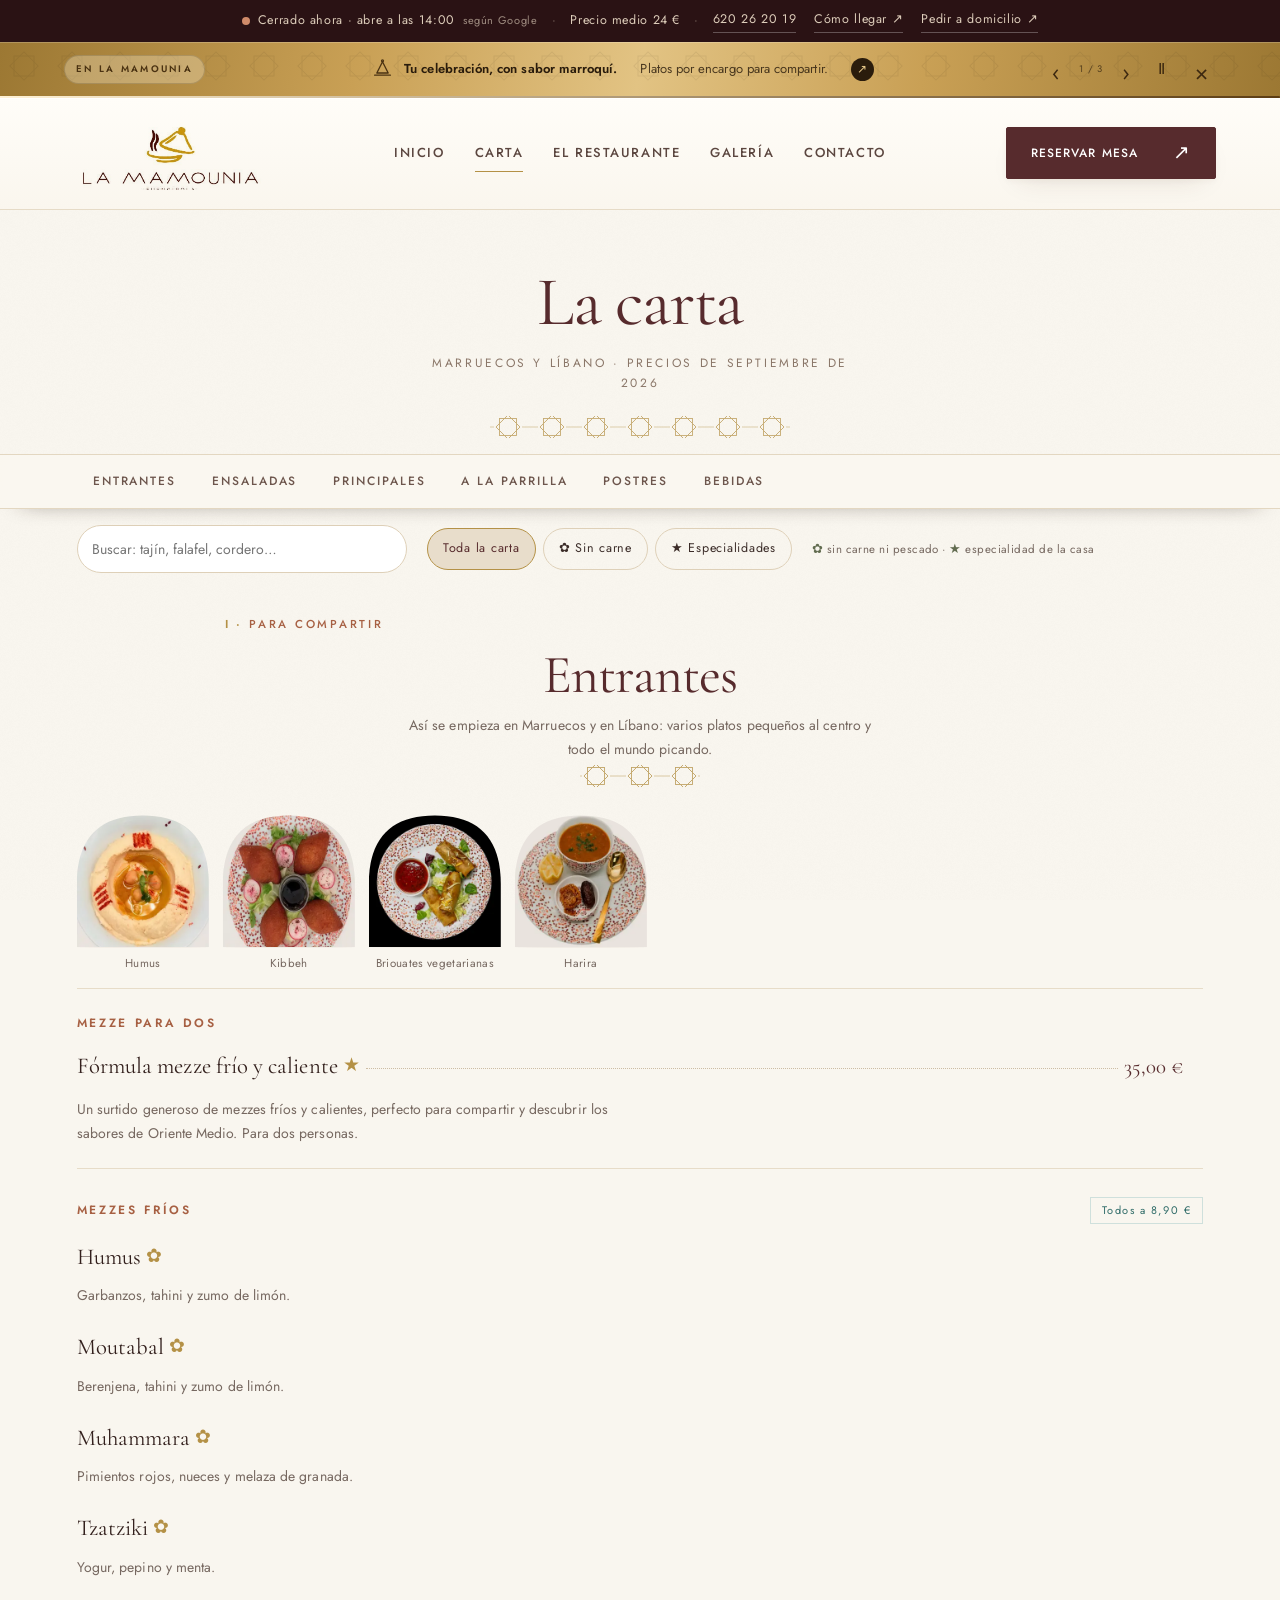
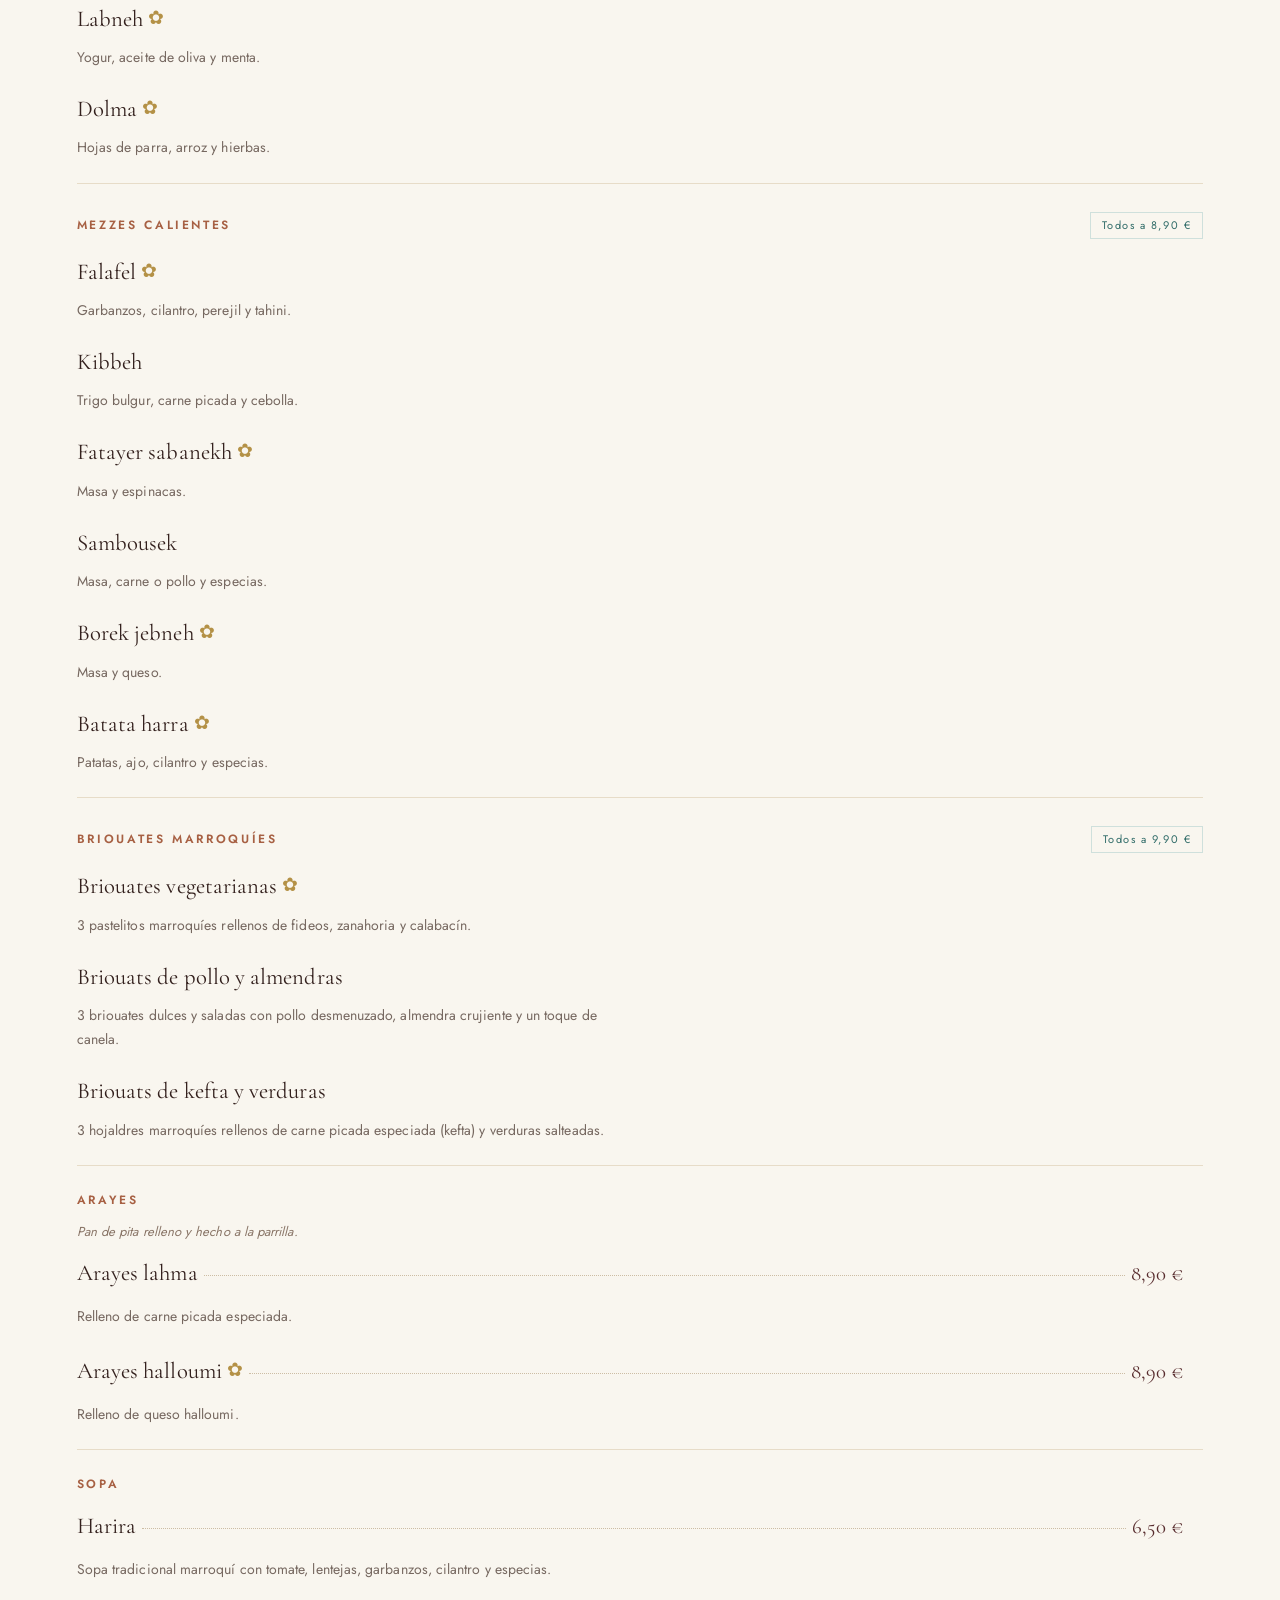
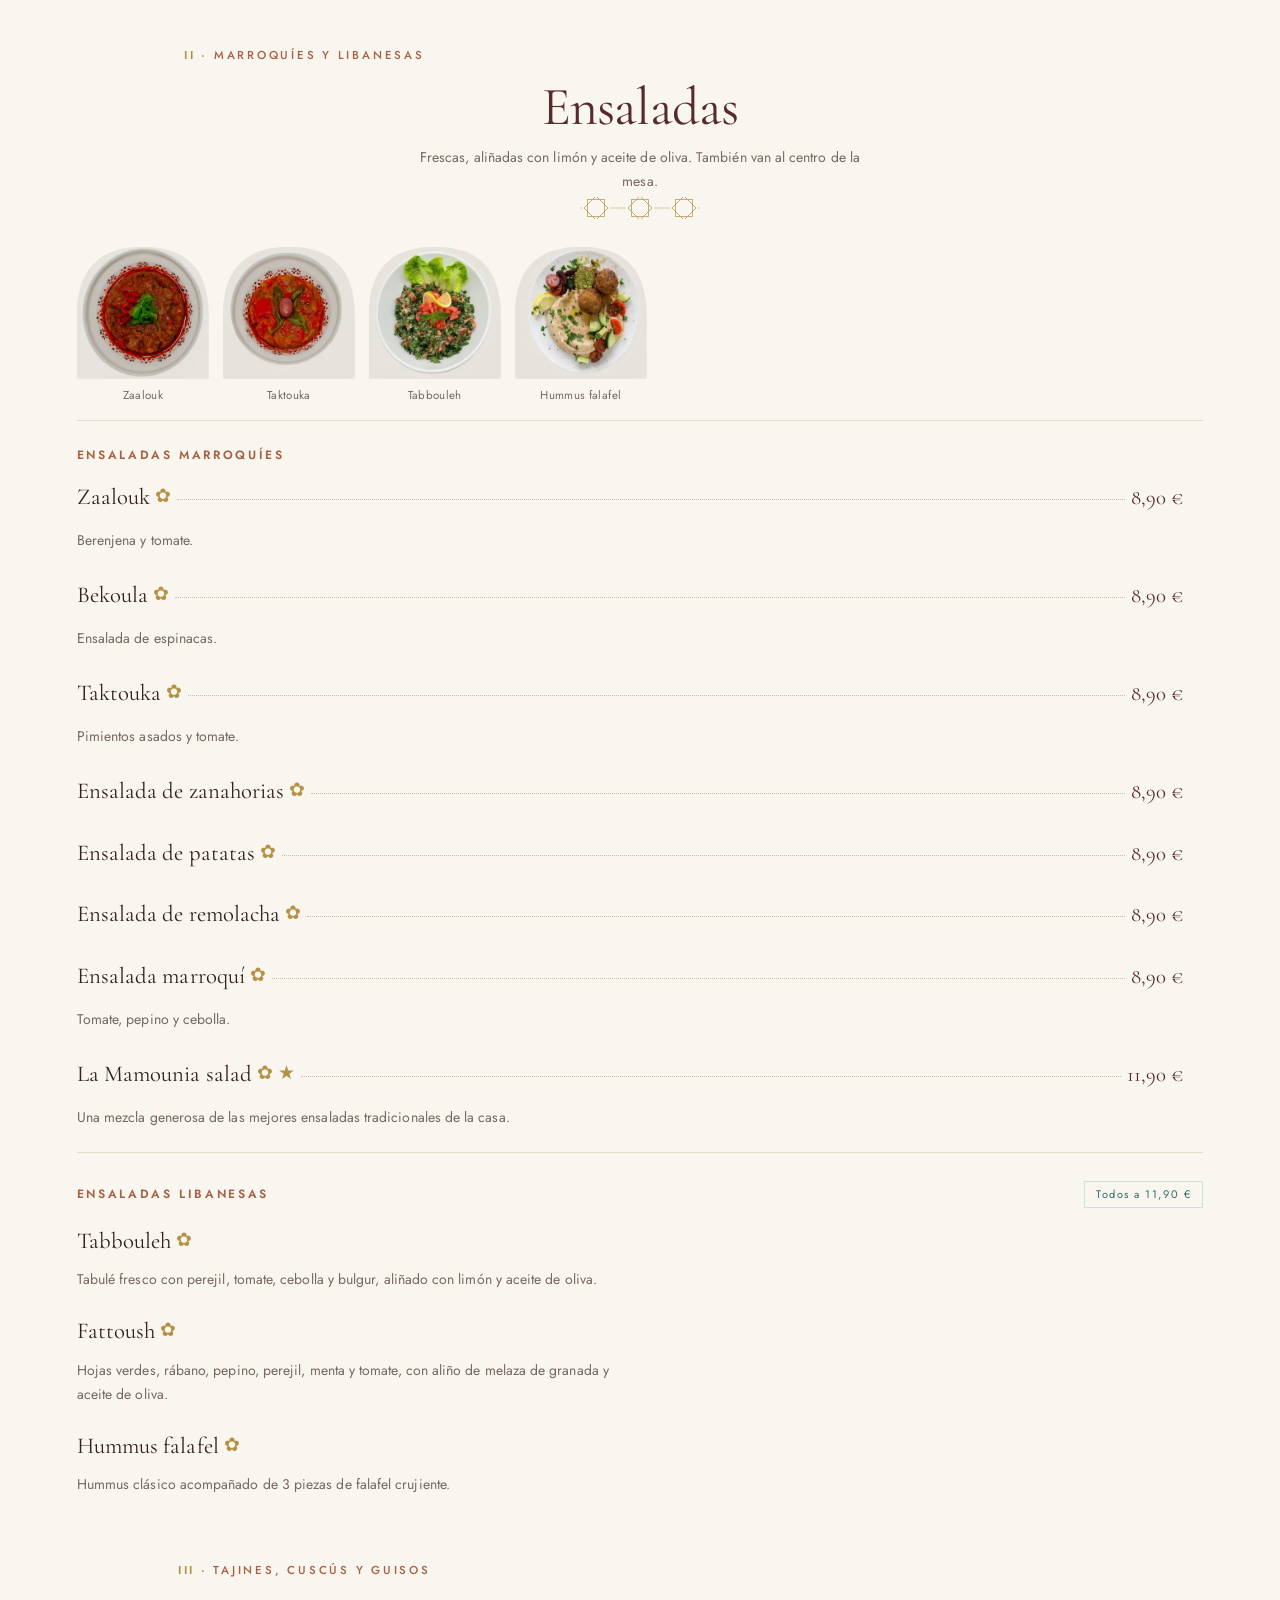
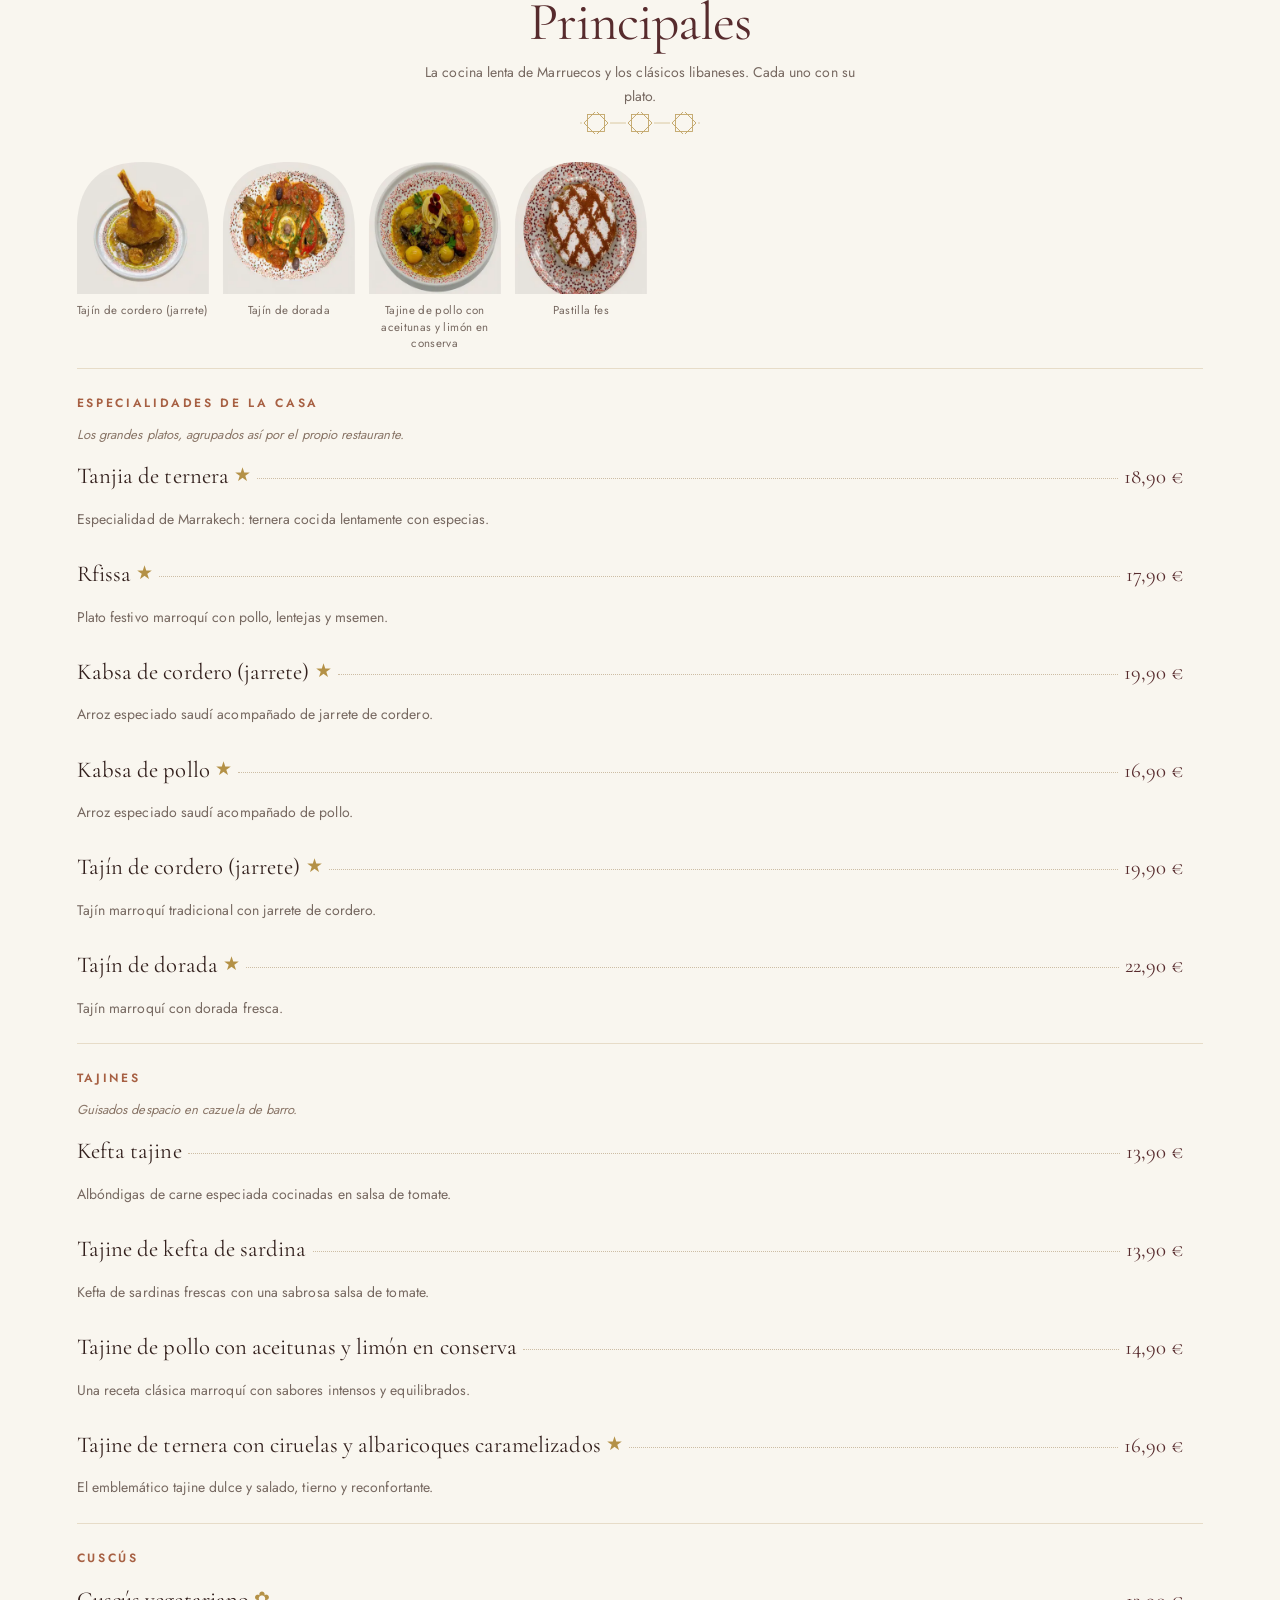
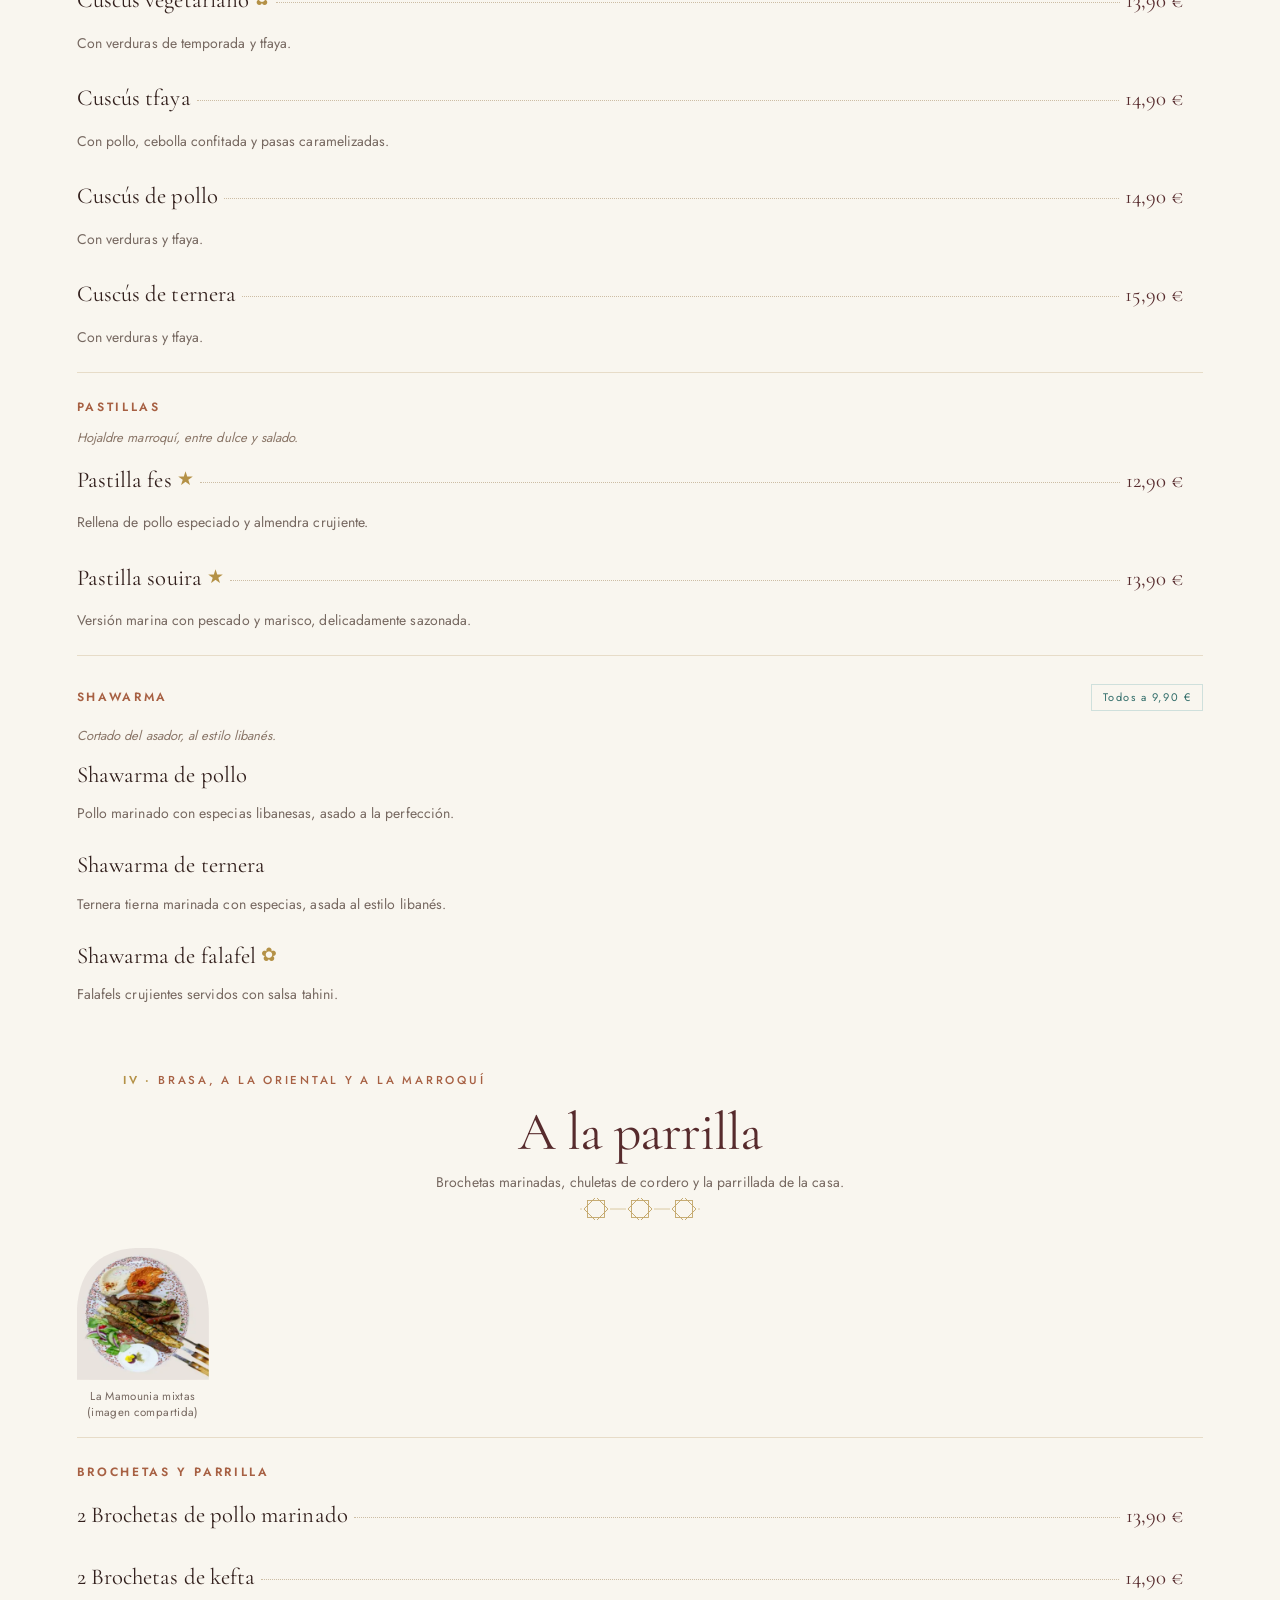
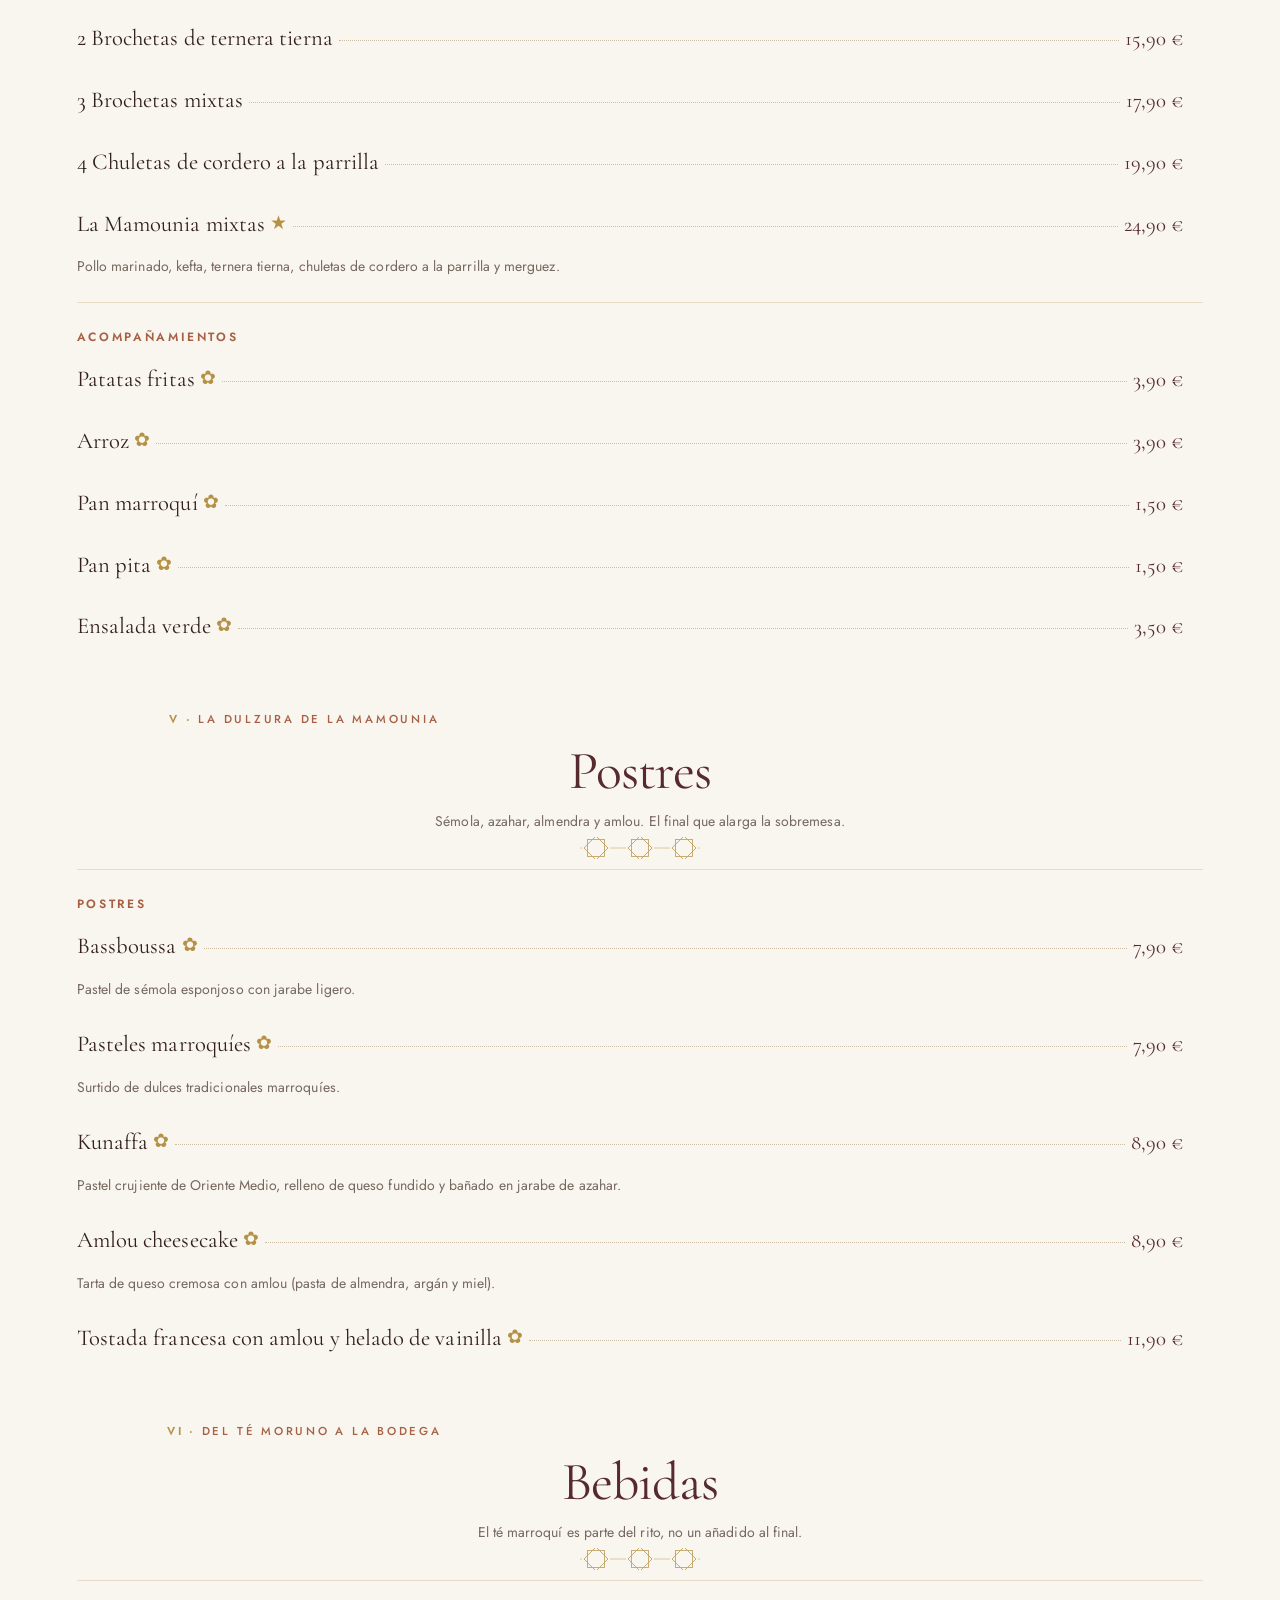
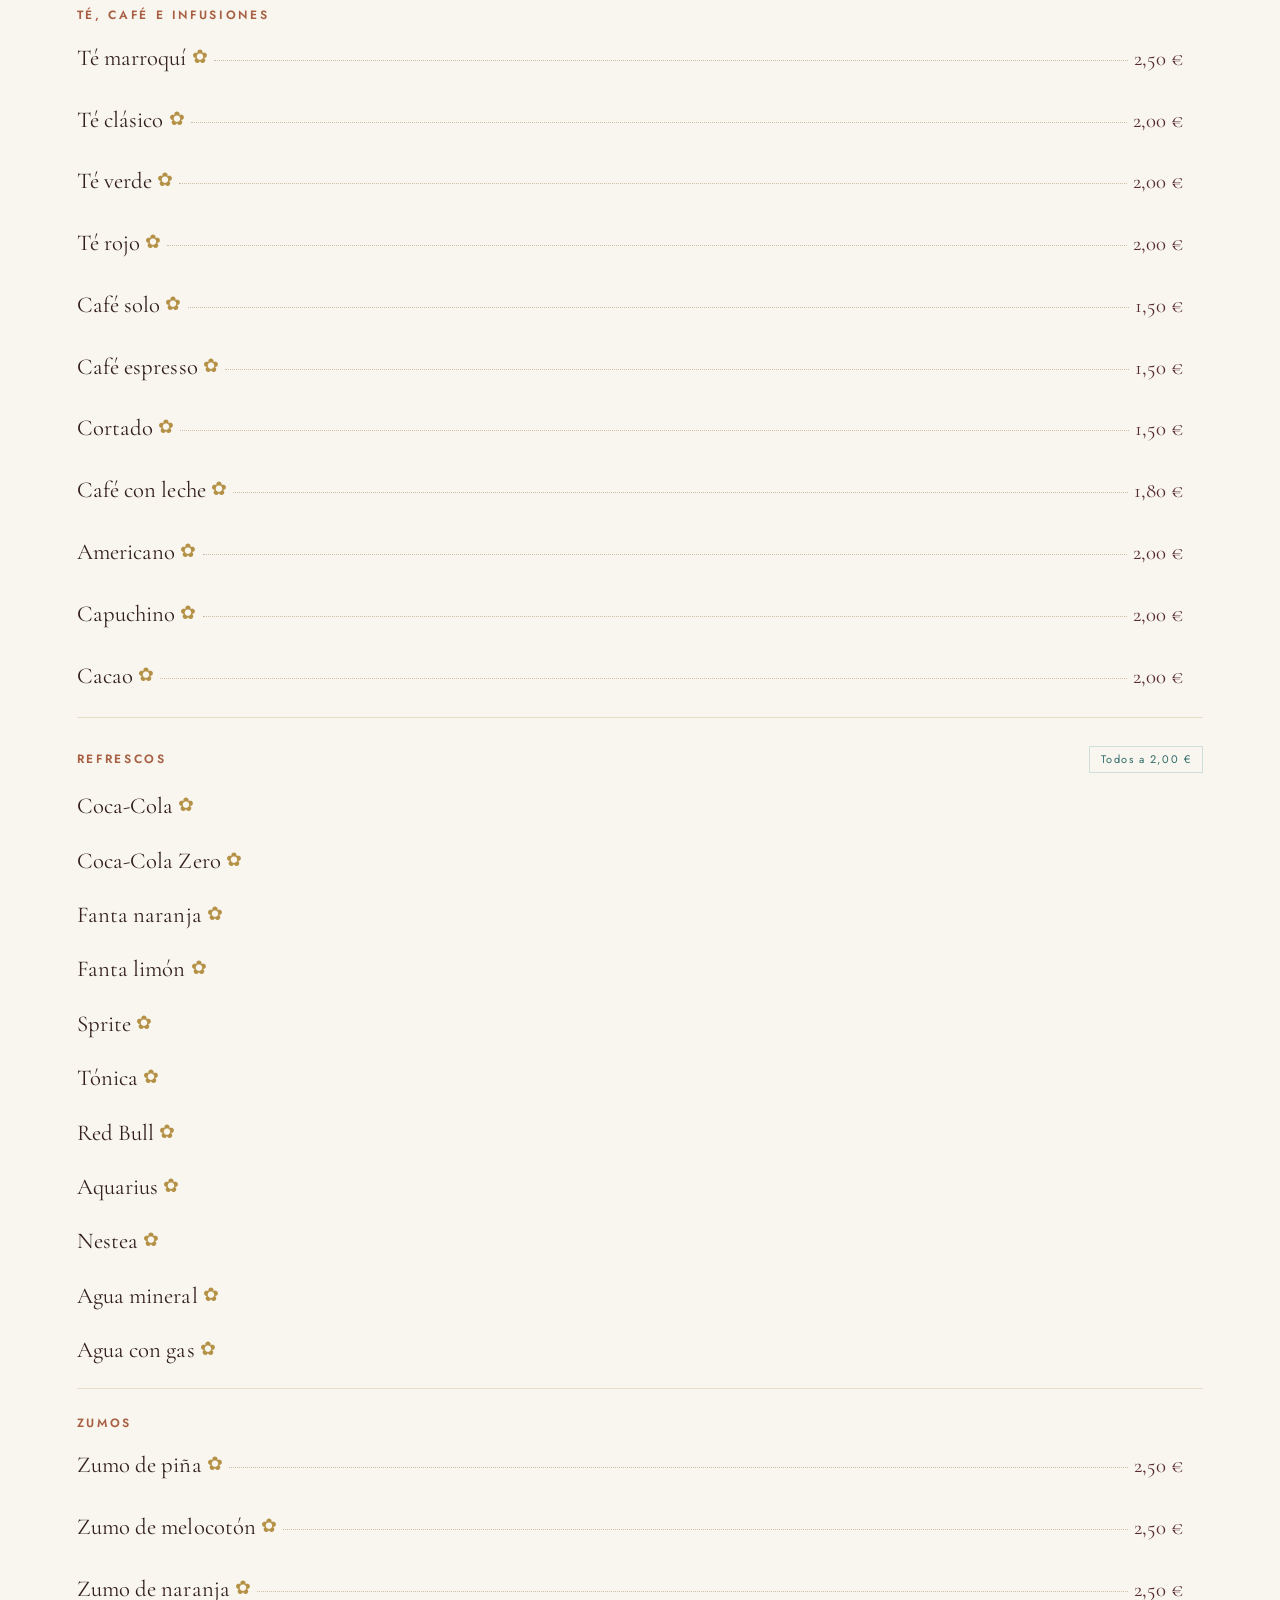
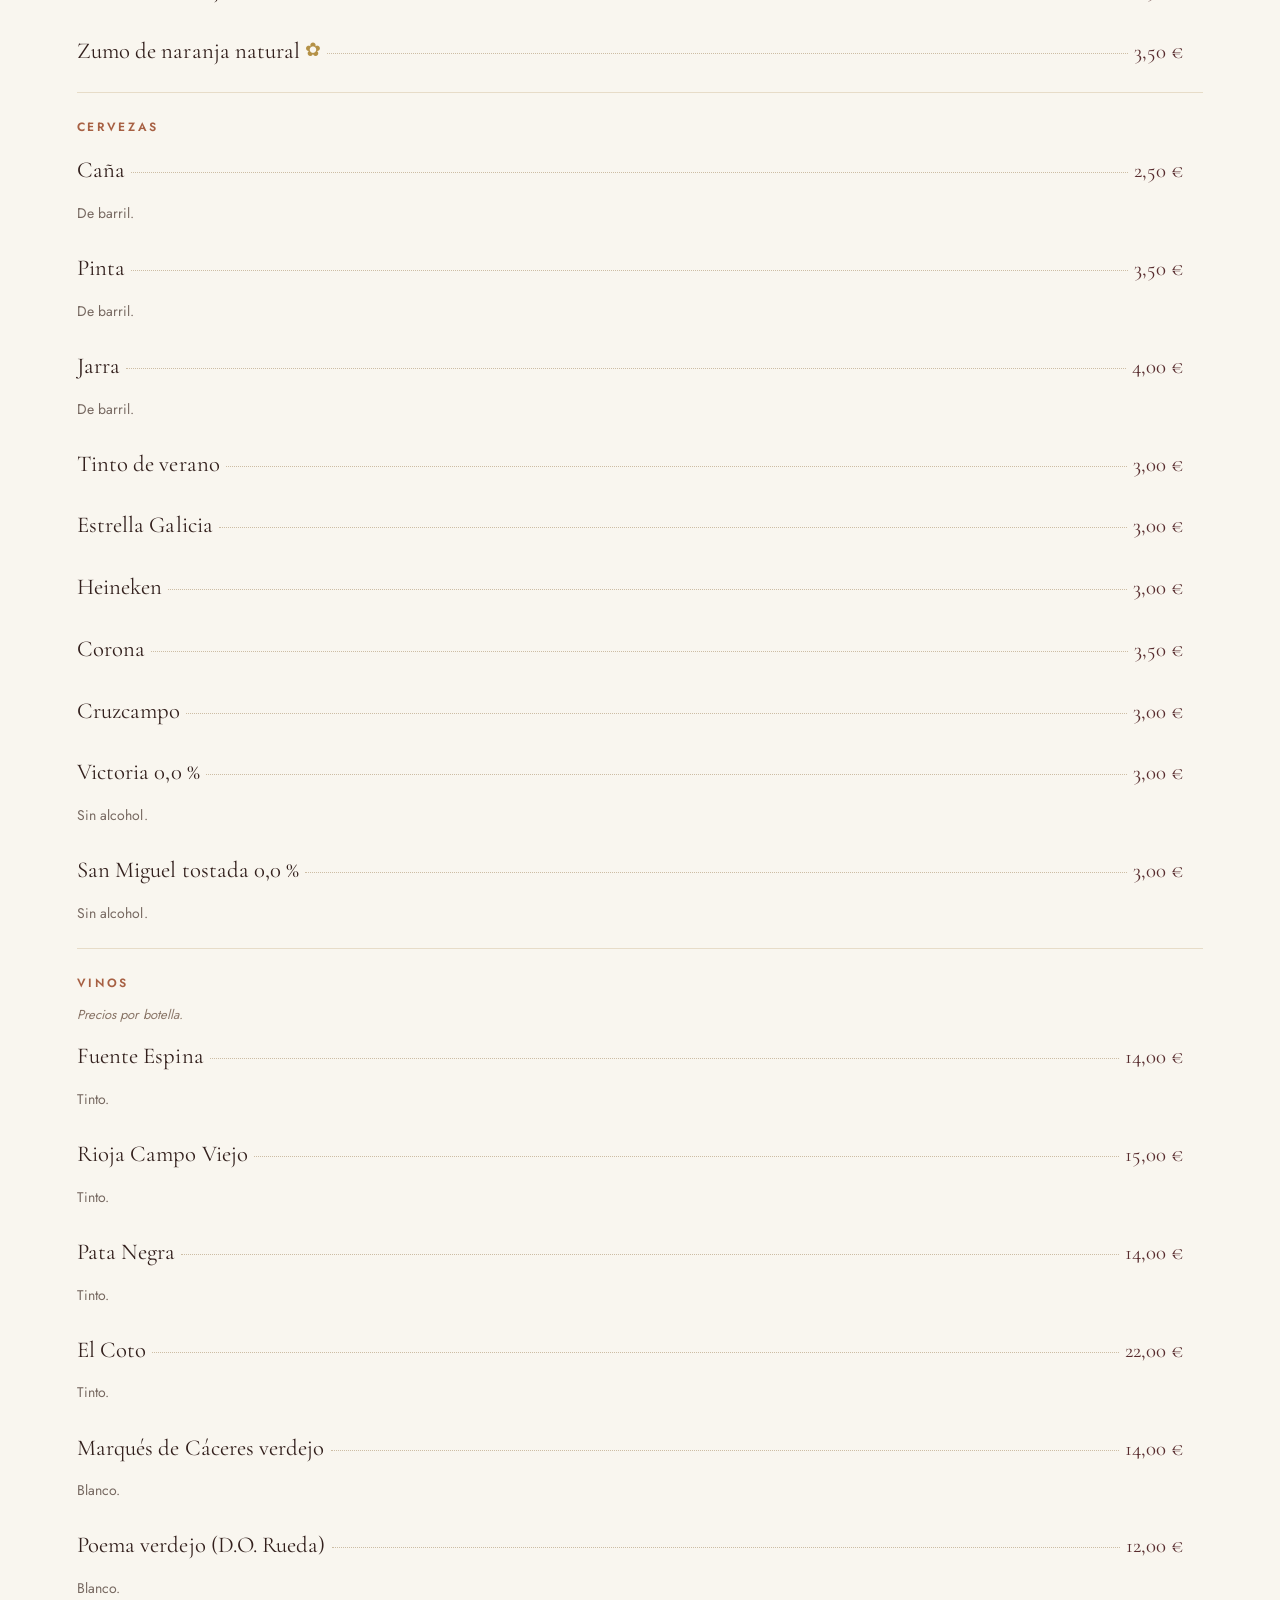
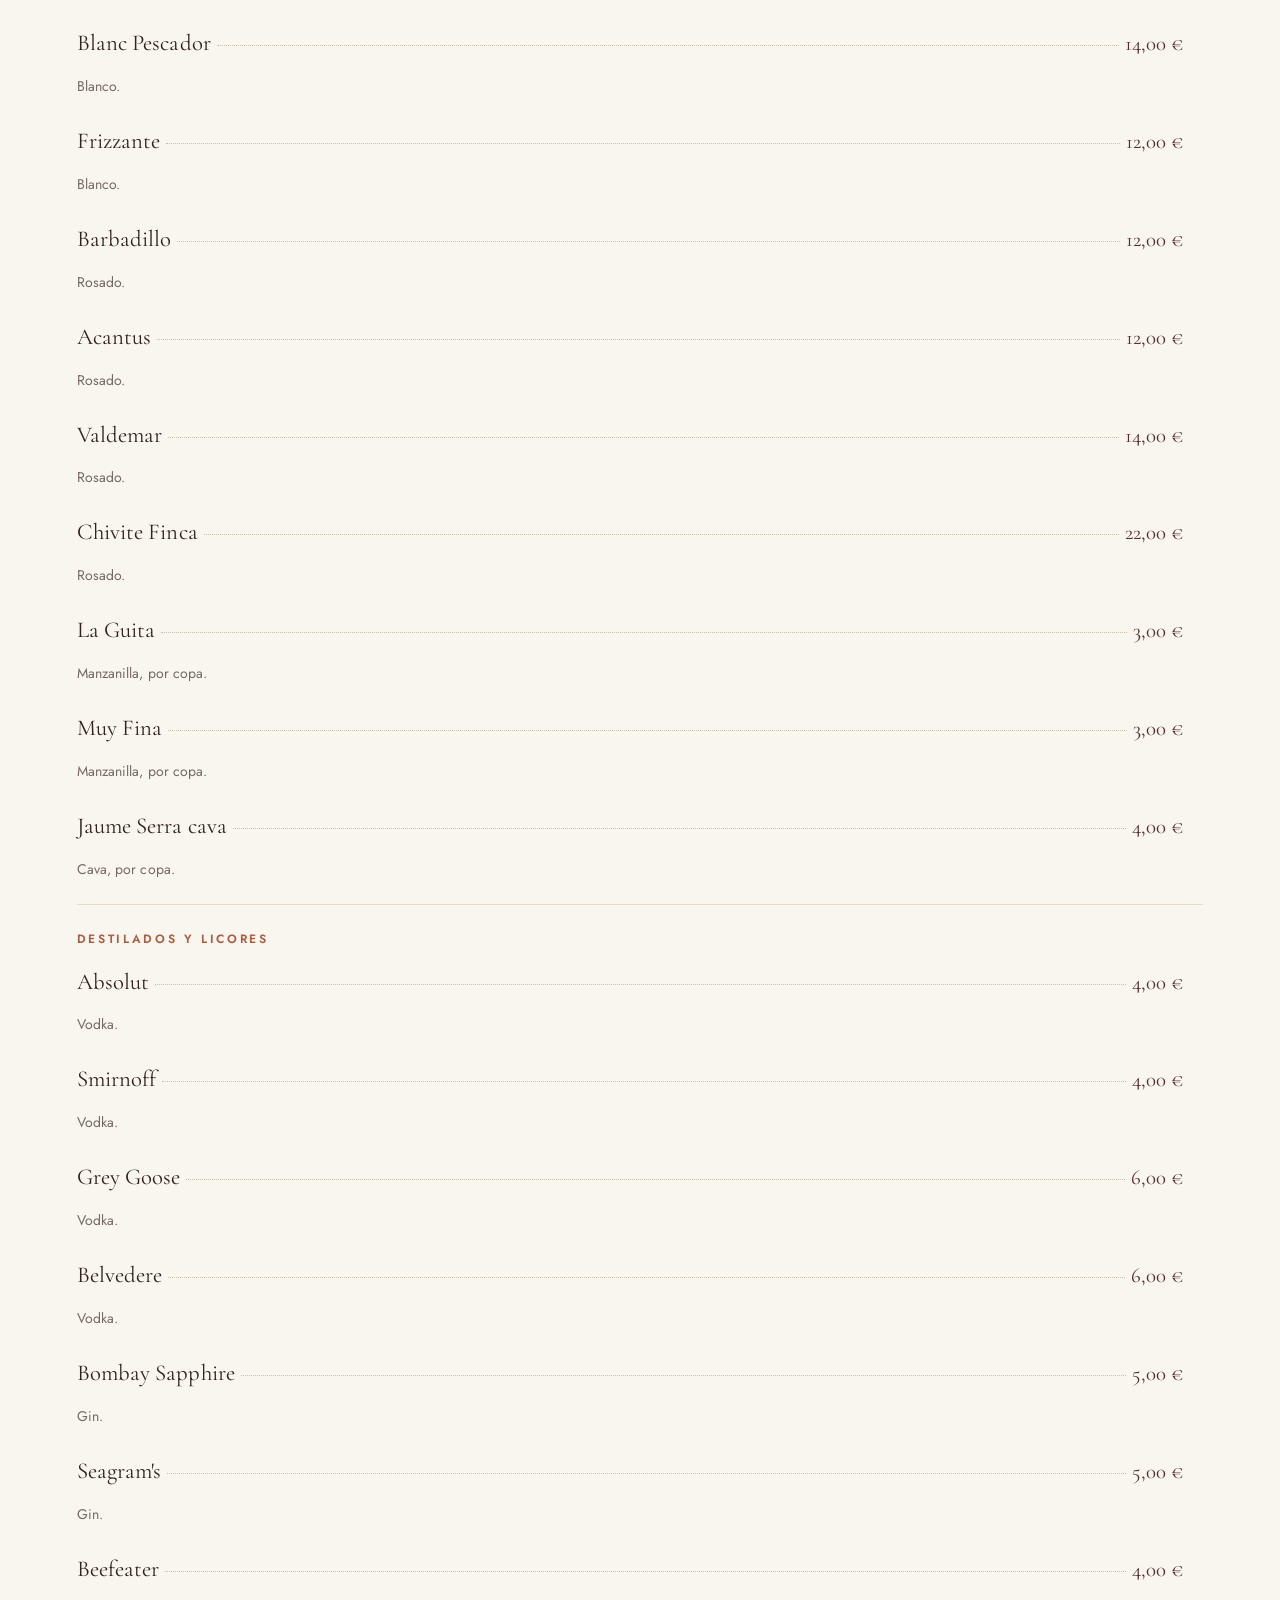
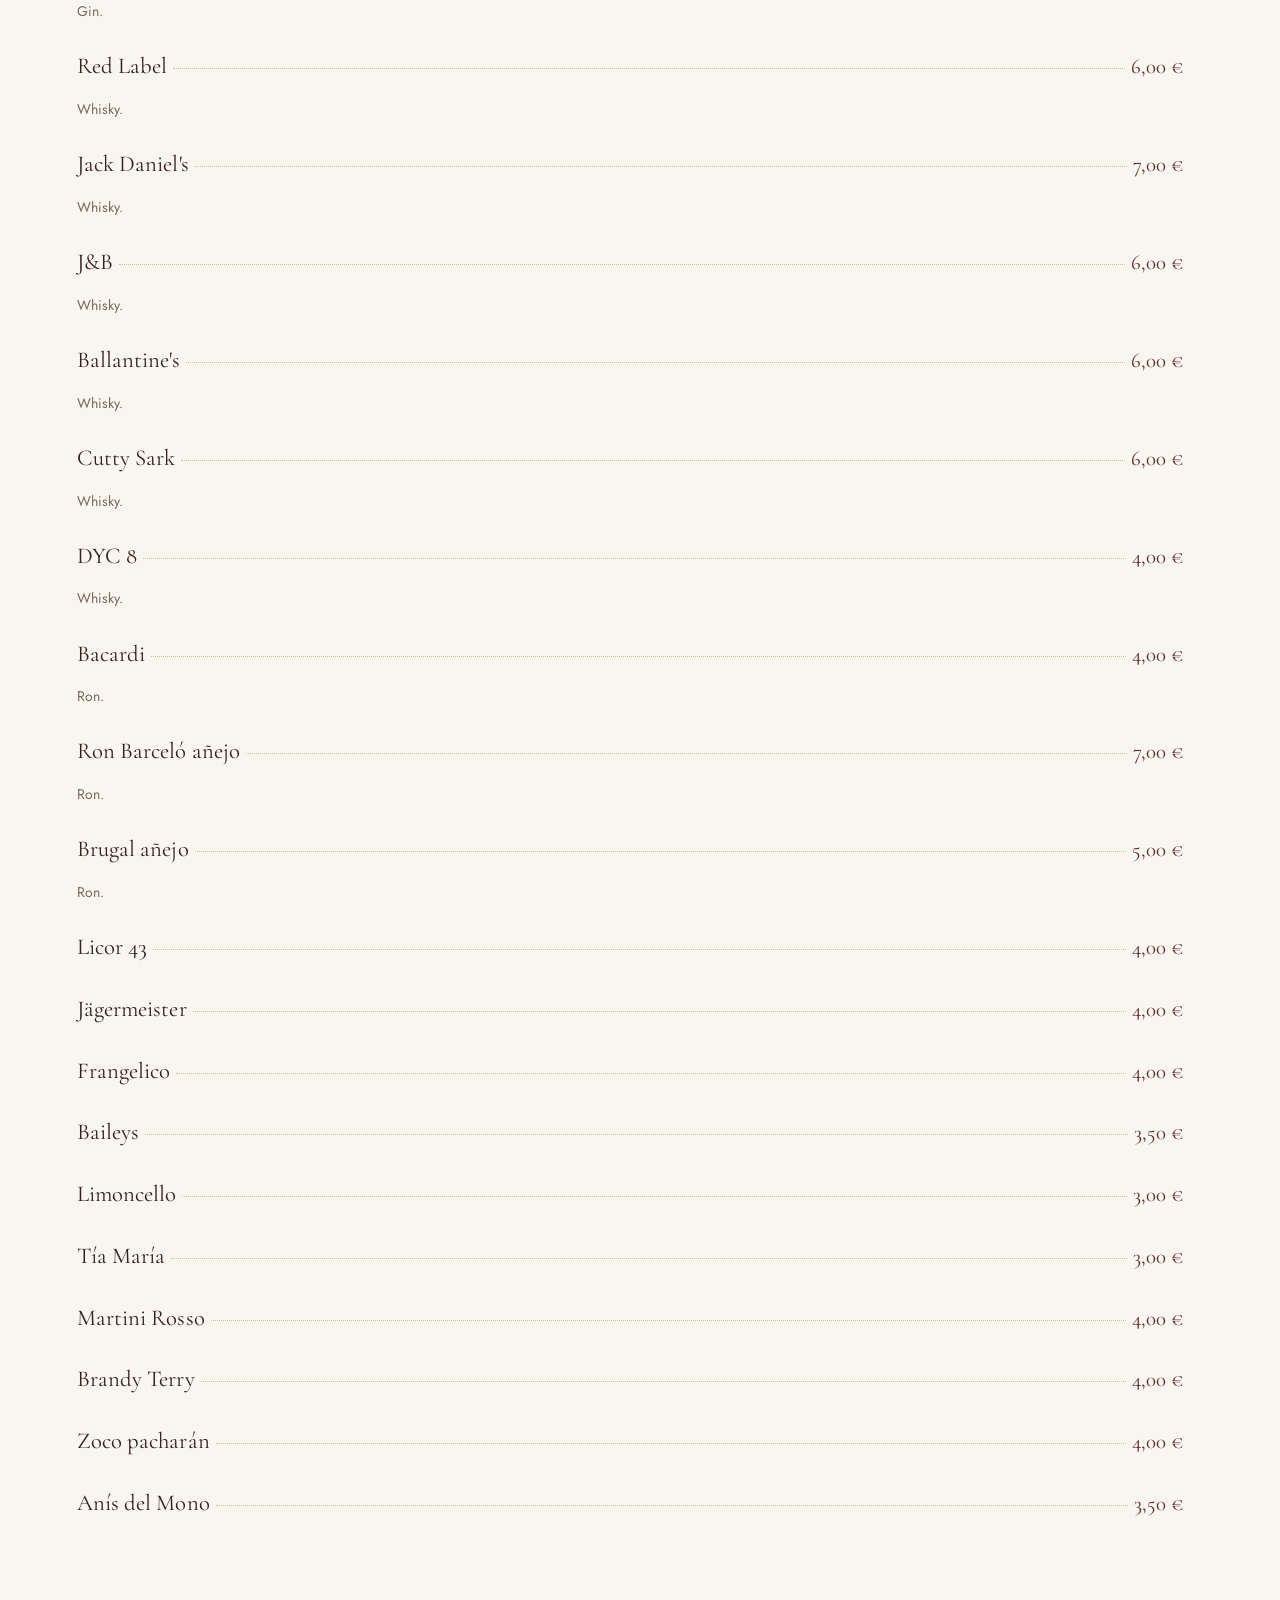
==== commit d9b68016: "Banner de avisos con movimiento El banner cambiaba de aviso de golpe sobre un dorado plano. Ahora:  " ====
--- a/carta.html
+++ b/carta.html
@@ -12,7 +12,7 @@
 <meta property="og:image" content="assets/images/tajines.jpg">
 <meta name="theme-color" content="#562b2b">
 <link rel="icon" href="logo.jpg">
-<link rel="stylesheet" href="css/styles.css?v=carta-7"><link rel="stylesheet" href="css/theme.css?v=tema-2">
+<link rel="stylesheet" href="css/styles.css?v=carta-7"><link rel="stylesheet" href="css/theme.css?v=tema-8">
 <script type="application/ld+json">{"@context":"https://schema.org","@type":"Restaurant","name":"La Mamounia Fuengirola","telephone":"+34620262019","priceRange":"€€","address":{"@type":"PostalAddress","streetAddress":"Paseo Marítimo Rey de España, 5","addressLocality":"Fuengirola","postalCode":"29640","addressRegion":"Málaga","addressCountry":"ES"},"servesCuisine":["Marroquí","Libanesa","Oriente Medio"],"hasMenu":"https://www.thefork.es/restaurante/la-mamounia-fuengirola-r844690/menu","sameAs":["https://www.instagram.com/lamamouniafuengirola/","https://www.thefork.es/restaurante/la-mamounia-fuengirola-r844690","https://glovoapp.com/es/es/fuengirola/stores/la-mamounia-fuengirola"]}</script>
 <script src="js/script.js" defer></script>
 <script src="js/menu-data.js?v=carta-7" defer></script>
@@ -30,6 +30,18 @@
   <a class="utility-link" href="https://www.google.com/maps/search/?api=1&query=La+Mamounia+Fuengirola+Paseo+Maritimo+Rey+de+Espana+5" target="_blank" rel="noopener">Cómo llegar ↗</a>
   <a class="utility-link" href="https://glovoapp.com/es/es/fuengirola/stores/la-mamounia-fuengirola" target="_blank" rel="noopener">Pedir a domicilio ↗</a>
 </div>
+
+<aside class="announcement" aria-label="Avisos de La Mamounia">
+  <span class="announcement-label">EN LA MAMOUNIA</span>
+  <a id="announcement-link" href="index.html#encargos"><strong>Tu celebración, con sabor marroquí.</strong> Platos por encargo para compartir. <span aria-hidden="true">↗</span></a>
+  <div class="announcement-controls">
+    <button type="button" class="announcement-prev" aria-label="Aviso anterior">‹</button>
+    <span class="announcement-count" aria-hidden="true">1 / 3</span>
+    <button type="button" class="announcement-next" aria-label="Aviso siguiente">›</button>
+    <button type="button" class="announcement-pause" aria-label="Pausar avisos automáticos">Ⅱ</button>
+    <button type="button" class="announcement-close" aria-label="Cerrar avisos">×</button>
+  </div>
+</aside>
 
 <header>
   <a class="brand" href="index.html" aria-label="La Mamounia, inicio"><span class="logo"><img src="logo.jpg" alt="La Mamounia Fuengirola" width="715" height="715"></span></a>
@@ -126,7 +138,7 @@
 
 <div class="mobile-actions">
   <a href="tel:+34620262019">Llamar</a>
-  <a href="https://wa.me/34620262019" target="_blank" rel="noopener">WhatsApp</a>
+  <a href="https://wa.me/34620262019?text=Hola%2C%20me%20gustar%C3%ADa%20reservar%20una%20mesa%20en%20La%20Mamounia.%0A%0APersonas%3A%20%0AD%C3%ADa%3A%20%0AHora%3A%20%0ANombre%3A%20" target="_blank" rel="noopener">WhatsApp</a>
   <a href="contacto.html#reservar">Reservar ↗</a>
 </div>
 </body>
--- a/css/theme.css
+++ b/css/theme.css
@@ -291,3 +291,150 @@
   .chapter-head .eyebrow:before{display:inline}
   .experience-notes article:before{font-size:2.2rem}
 }
+
+/* =====================================================================
+   RESERVA POR LLAMADA O WHATSAPP
+   Sin formulario: la web no recoge ningún dato del visitante.
+   ===================================================================== */
+.booking{padding:20px 0 80px}
+.booking-head{text-align:center;margin-bottom:38px}
+.booking-head h2{font-size:clamp(2.4rem,3.6vw,3.6rem)}
+.booking-options{display:grid;grid-template-columns:1fr 1fr;gap:20px}
+.booking-card{display:flex;align-items:center;gap:20px;padding:30px 28px;
+  background:#fffdf8;border:1px solid #e6dbc7;border-left:3px solid var(--gold);
+  box-shadow:var(--shadow-soft);transition:transform .35s,box-shadow .35s,border-color .35s}
+.booking-card:hover{transform:translateY(-5px);box-shadow:var(--shadow-lift)}
+.booking-icon{flex-shrink:0;width:62px;height:62px;display:grid;place-items:center;border-radius:50%;
+  background:var(--burgundy);color:var(--gold-light);transition:background .35s}
+.booking-body{display:flex;flex-direction:column;gap:3px;min-width:0;flex:1}
+.booking-body strong{font-family:var(--display);font-size:1.75rem;font-weight:400;color:var(--burgundy);line-height:1.15}
+.booking-number{font-family:var(--sans);font-size:12px;letter-spacing:.14em;text-transform:uppercase;color:var(--teal);font-weight:500}
+.booking-note{font-family:var(--sans);font-size:13px;color:var(--muted);line-height:1.55;margin-top:5px}
+.booking-go{flex-shrink:0;font-size:22px;color:var(--gold);align-self:flex-start}
+.booking-call:hover{border-left-color:var(--terracotta)}
+.booking-call:hover .booking-icon{background:var(--terracotta)}
+.booking-whatsapp .booking-icon{background:#1f7a52;color:#fff}
+.booking-whatsapp:hover{border-left-color:#1f7a52}
+.booking-whatsapp:hover .booking-icon{background:#25955f}
+.booking-legal{font-family:var(--sans);font-size:12.5px;color:var(--muted);line-height:1.7;
+  max-width:none;text-align:center;margin-top:28px;padding-top:22px;border-top:1px solid #e7dcc8}
+
+.contact-grid{grid-template-columns:1fr 1fr;gap:8%;padding-top:20px}
+.contact-extra .contact-block:first-child{border-top:0;margin-top:0;padding-top:0}
+.contact-extra p:not(.eyebrow):not(.small){font-family:var(--sans);font-size:14.5px;color:var(--muted)}
+.contact-extra .button{margin-top:16px}
+
+@media(max-width:800px){
+  /* El tema pisaba la regla de una columna de la hoja base. */
+  .contact-grid{grid-template-columns:1fr;gap:46px}
+  .booking-options{grid-template-columns:1fr;gap:14px}
+  .booking-card{padding:22px 20px;gap:16px}
+  .booking-body strong{font-size:1.5rem}
+  .booking-icon{width:54px;height:54px}
+  .booking{padding-bottom:56px}
+}
+@media(max-width:560px){
+  .booking-head{margin-bottom:26px}
+  .booking-card{padding:18px 16px;gap:14px}
+  .booking-icon{width:48px;height:48px}
+  .booking-icon svg{width:24px;height:24px}
+  .booking-body strong{font-size:1.35rem}
+  .booking-note{font-size:12.5px}
+  .booking-legal{font-size:12px;text-align:left}
+}
+
+/* =====================================================================
+   BANNER DE AVISOS — con vida
+   Tres capas de movimiento: el mosaico que se desplaza, un brillo que
+   recorre el dorado y la entrada de cada aviso. Todo se detiene con
+   prefers-reduced-motion y al pausar el carrusel.
+   ===================================================================== */
+.announcement{
+  position:relative;overflow:hidden;min-height:56px;
+  background:linear-gradient(100deg,#9c7833 0%,#c9a055 28%,#e2c383 50%,#c9a055 72%,#9c7833 100%);
+  color:#2a1c0c;
+  box-shadow:inset 0 -1px 0 #00000026,inset 0 1px 0 #ffffff33;
+}
+/* Capa 1: mosaico de estrellas desplazándose muy despacio */
+.announcement:before{
+  content:'';position:absolute;inset:0;pointer-events:none;opacity:.5;
+  background-image:url("data:image/svg+xml,%3Csvg xmlns='http://www.w3.org/2000/svg' width='48' height='48' viewBox='0 0 48 48'%3E%3Cg fill='none' stroke='%232a1c0c' stroke-width='1' opacity='.16'%3E%3Crect x='14' y='14' width='20' height='20'/%3E%3Crect x='14' y='14' width='20' height='20' transform='rotate(45 24 24)'/%3E%3C/g%3E%3C/svg%3E");
+  animation:banner-drift 60s linear infinite;
+}
+/* Capa 2: brillo que recorre el dorado */
+.announcement:after{
+  content:'';position:absolute;top:0;bottom:0;left:-50%;width:45%;pointer-events:none;
+  background:linear-gradient(100deg,transparent,#fff5dd8c 45%,#fffaf0b3 50%,#fff5dd8c 55%,transparent);
+  animation:banner-shine 7s ease-in-out infinite;
+}
+@keyframes banner-drift{to{background-position:48px 0}}
+@keyframes banner-shine{0%{left:-50%}55%,100%{left:105%}}
+
+.announcement-label{
+  position:relative;z-index:2;font-size:9.5px;letter-spacing:.24em;font-weight:600;
+  color:#4a3212;padding:5px 11px;border:1px solid #2a1c0c2e;border-radius:20px;background:#fff3d94d
+}
+
+.announcement>a{
+  position:relative;z-index:2;display:flex;align-items:center;justify-content:center;
+  gap:11px;flex-wrap:wrap;line-height:1.45;padding:4px 0
+}
+.announcement-icon{width:21px;height:21px;flex-shrink:0;fill:none;stroke:#4a3212;stroke-width:1.5;stroke-linecap:round;stroke-linejoin:round}
+.announcement>a strong{font-weight:600;letter-spacing:.005em}
+.announcement-text{opacity:.82}
+.announcement-arrow{
+  display:inline-grid;place-items:center;width:23px;height:23px;border-radius:50%;
+  background:#2a1c0c;color:#e8c98a;font-size:12px;flex-shrink:0;transition:transform .3s,background .3s
+}
+.announcement>a:hover .announcement-arrow{transform:translate(2px,-2px);background:#572b2d}
+.announcement>a:hover strong{text-decoration:underline;text-underline-offset:4px;text-decoration-thickness:1px}
+
+/* Entrada de cada aviso: sube y aparece, con el icono un pelín después */
+.announcement>a.is-entering{animation:aviso-entra .5s cubic-bezier(.22,1,.36,1) both}
+.announcement>a.is-entering .announcement-icon{animation:icono-entra .55s cubic-bezier(.34,1.4,.5,1) .06s both}
+@keyframes aviso-entra{from{opacity:0;transform:translateY(9px)}to{opacity:1;transform:none}}
+@keyframes icono-entra{from{opacity:0;transform:scale(.4) rotate(-14deg)}to{opacity:1;transform:none}}
+
+/* Capa 3: barra de tiempo hasta el aviso siguiente */
+.announcement-progress{position:absolute;left:0;bottom:0;height:2px;width:0;z-index:3;
+  background:linear-gradient(90deg,#fff2d6,#5c3d14);border-radius:0 2px 2px 0}
+.announcement-progress.is-running{animation:banner-progreso 7s linear both}
+@keyframes banner-progreso{from{width:0}to{width:100%}}
+
+/* Con el carrusel detenido (pausa, ratón encima o foco) todo se congela */
+.announcement.is-paused:before,
+.announcement.is-paused:after,
+.announcement.is-paused .announcement-progress{animation-play-state:paused}
+
+.announcement-controls{position:relative;z-index:2}
+.announcement-controls button{color:#3c2810;border-radius:50%;transition:background .25s,transform .25s}
+.announcement-controls button:hover{background:#fff3d980;transform:scale(1.08)}
+.announcement-count{font-size:9.5px;letter-spacing:.1em;opacity:.7}
+.announcement a:focus-visible,.announcement button:focus-visible{outline-color:#2a1c0c}
+
+@media(max-width:900px){
+  .announcement>a{gap:8px}
+  .announcement-icon{width:19px;height:19px}
+}
+@media(max-width:560px){
+  .announcement{min-height:76px}
+  /* En móvil, rejilla explícita: con flex el título y el texto competían por
+     la misma línea y la flecha caía suelta debajo.
+       [icono] [título] [flecha]
+               [texto secundario]  */
+  .announcement>a{display:grid;grid-template-columns:auto minmax(0,1fr) auto;
+    grid-template-areas:'icono titulo flecha' '. texto .';
+    align-items:center;column-gap:9px;row-gap:1px;text-align:left}
+  .announcement-icon{grid-area:icono}
+  .announcement>a strong{grid-area:titulo;min-width:0}
+  .announcement-text{grid-area:texto;font-size:11px;line-height:1.4}
+  .announcement-arrow{grid-area:flecha}
+  .announcement-icon{width:20px;height:20px}
+  .announcement-arrow{width:20px;height:20px;font-size:11px}
+  .announcement:after{width:70%}
+}
+/* Sin movimiento: se ve exactamente igual, pero quieto. */
+@media(prefers-reduced-motion:reduce){
+  .announcement:before,.announcement:after{animation:none;display:none}
+  .announcement-progress{display:none}
+}
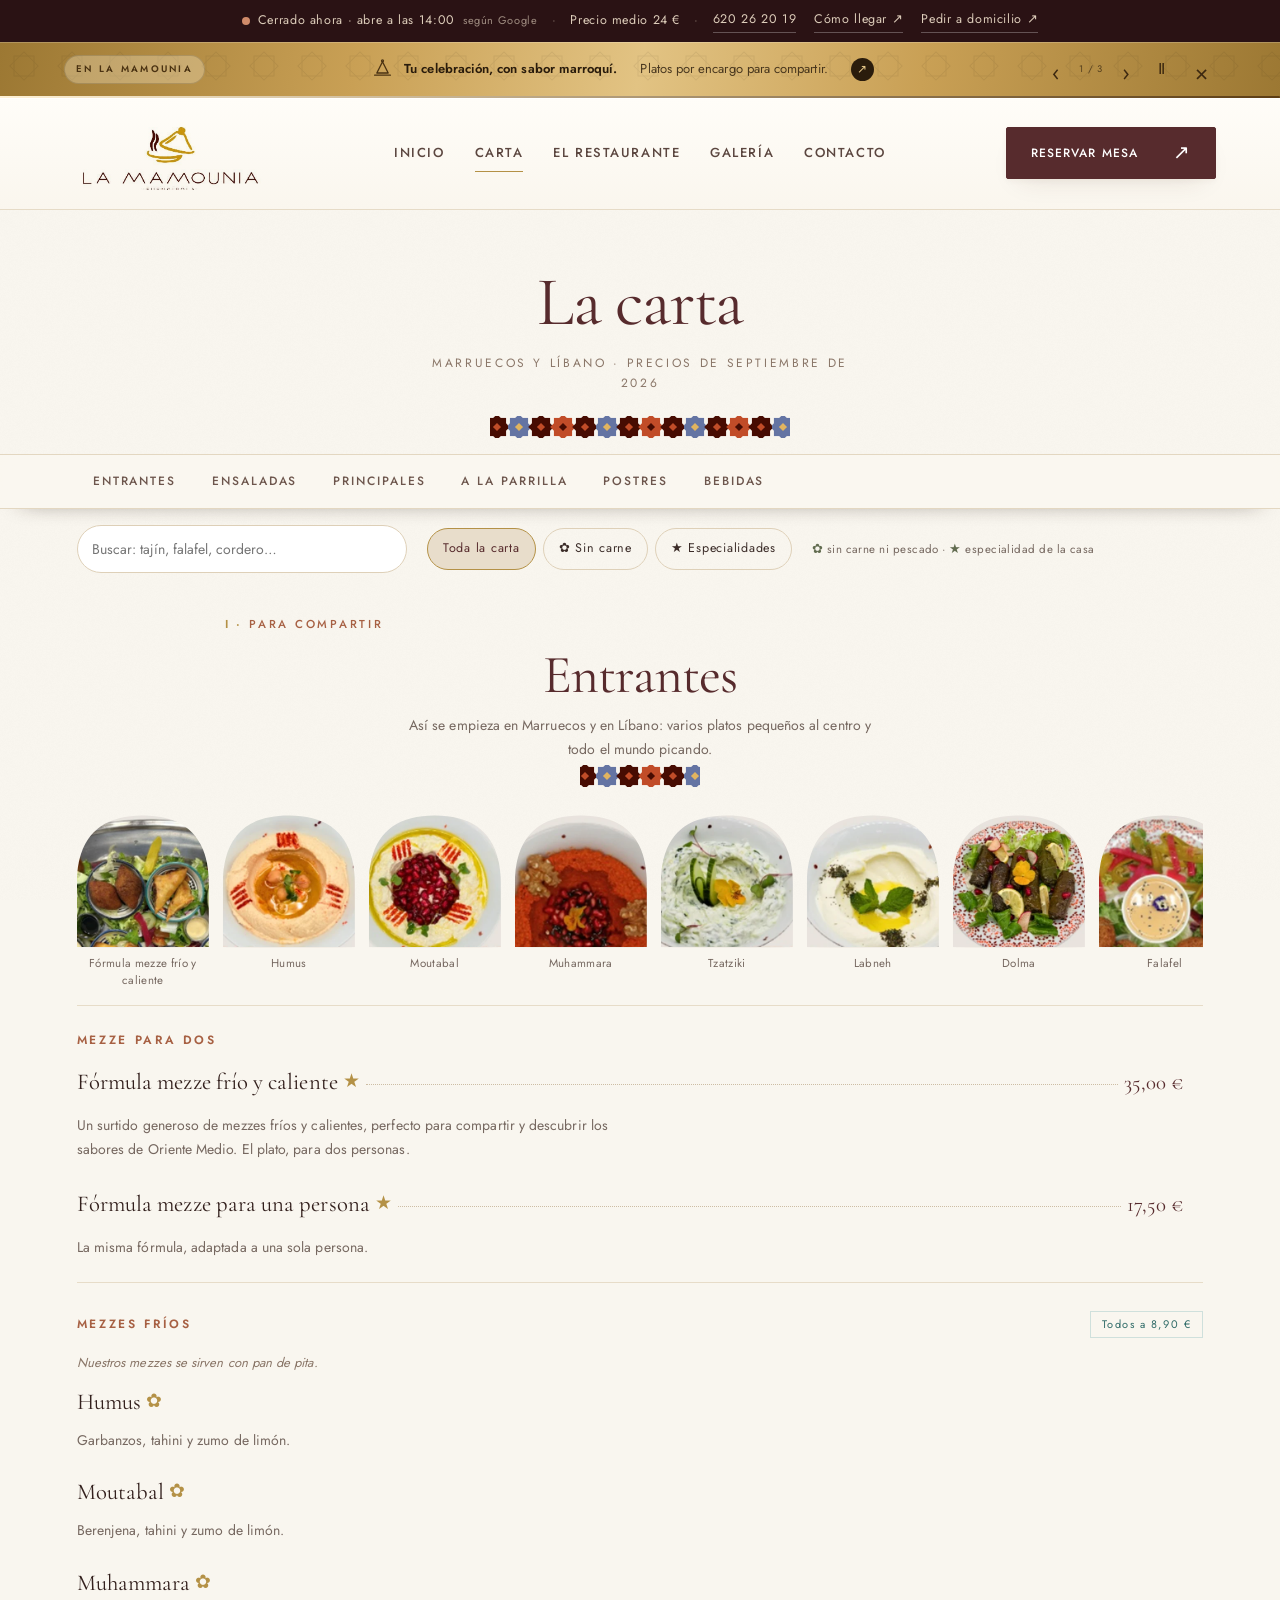
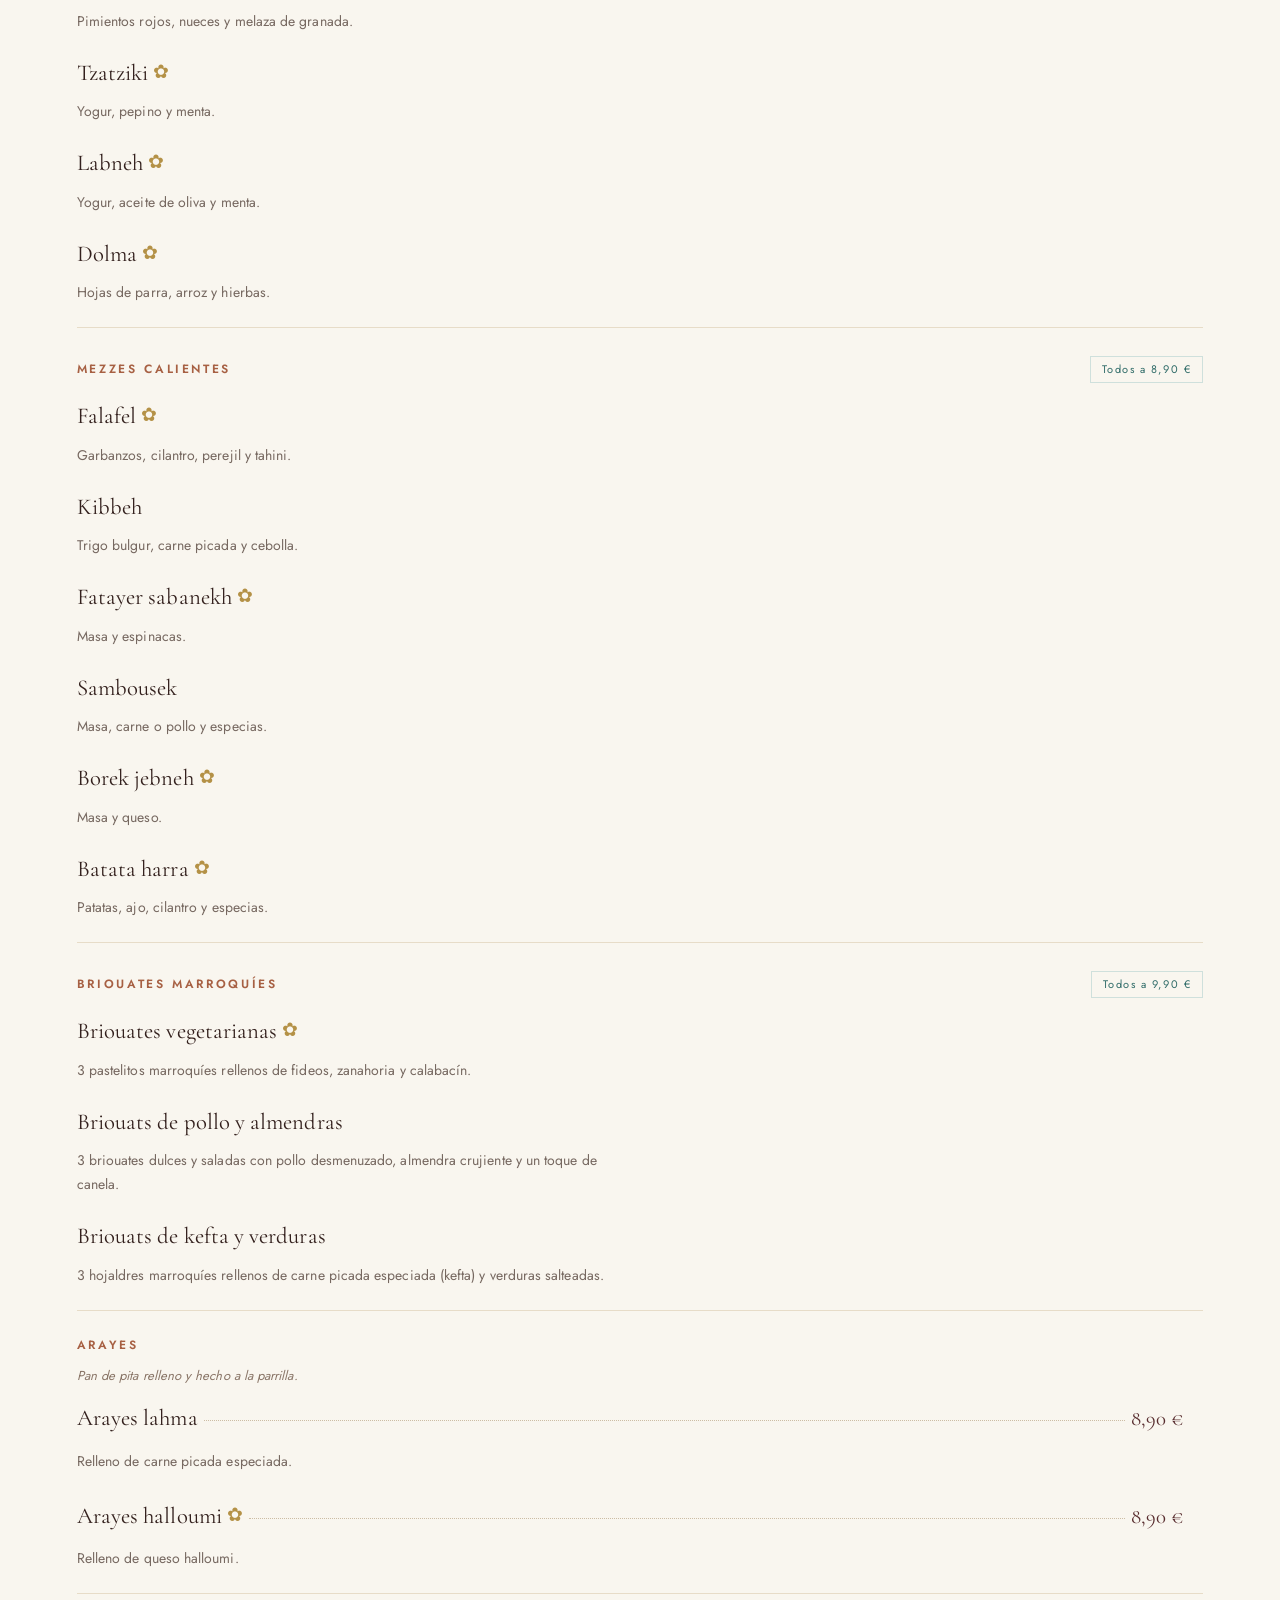
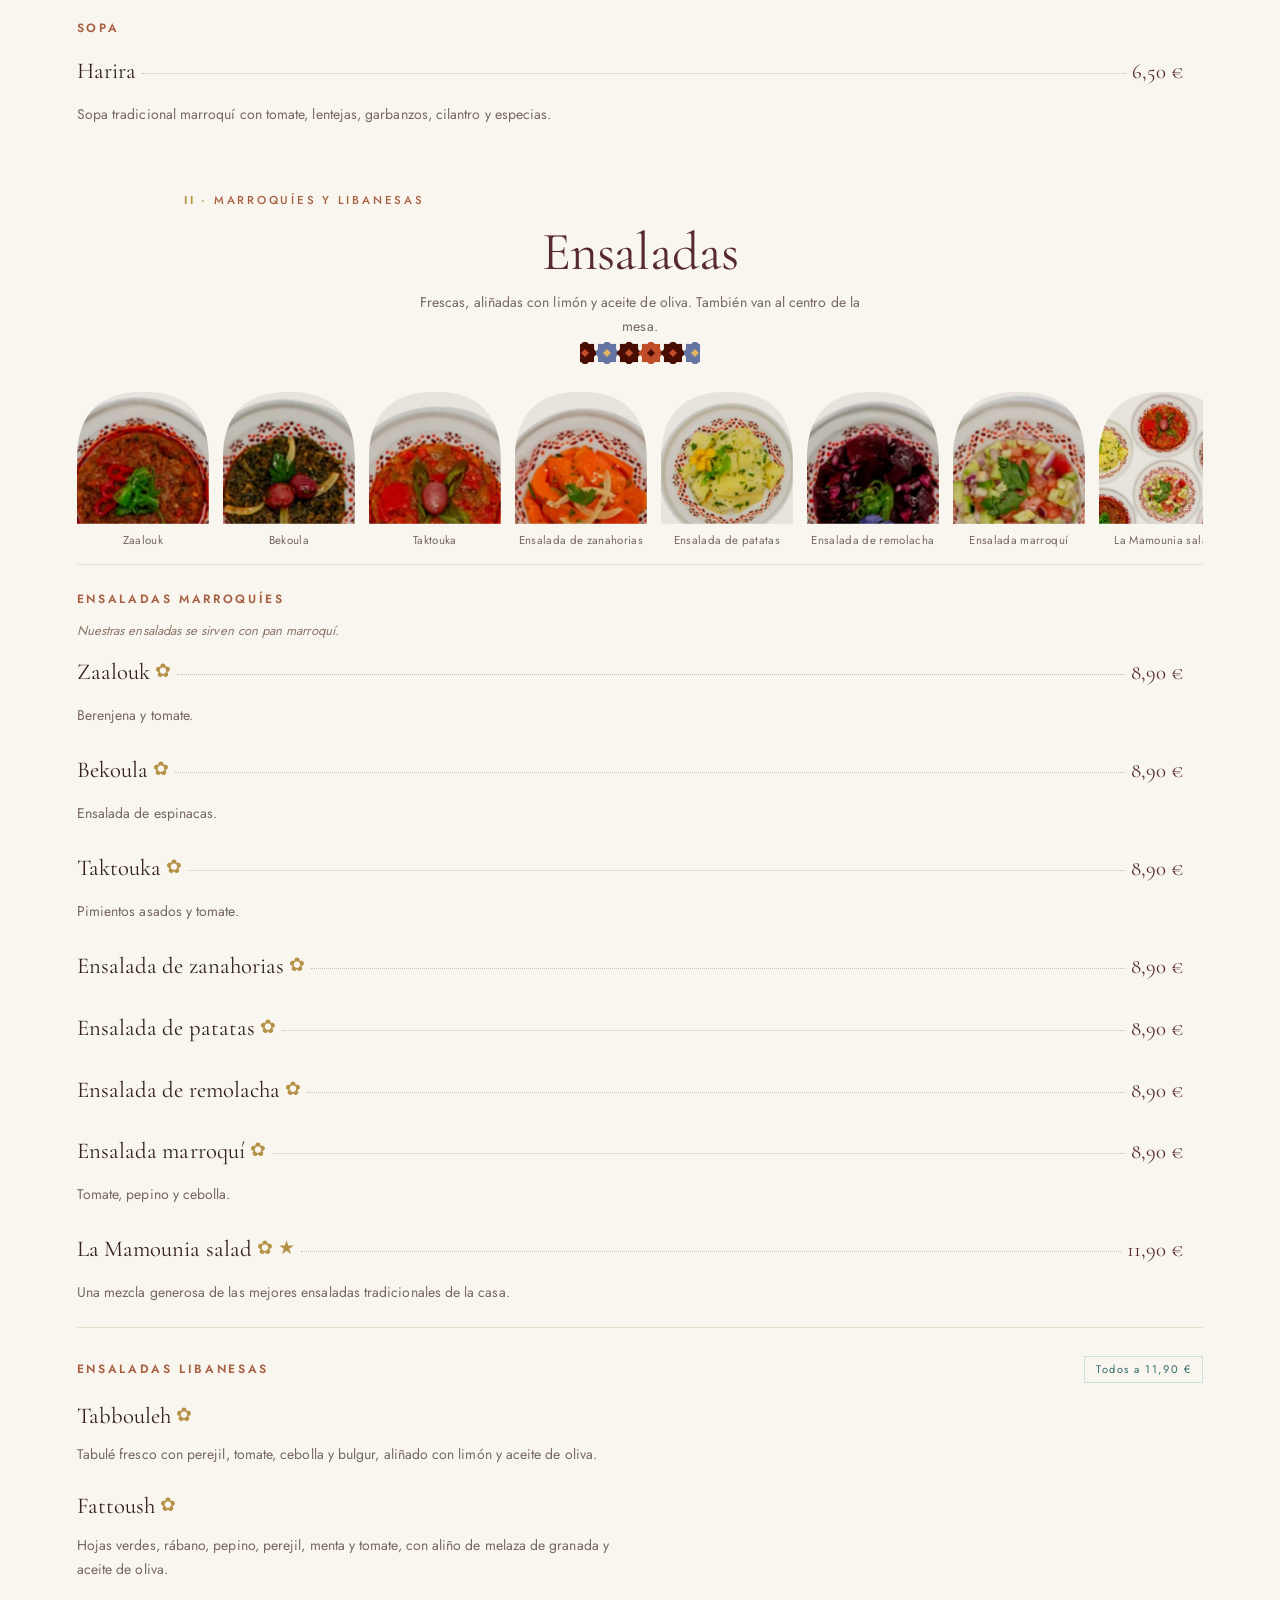
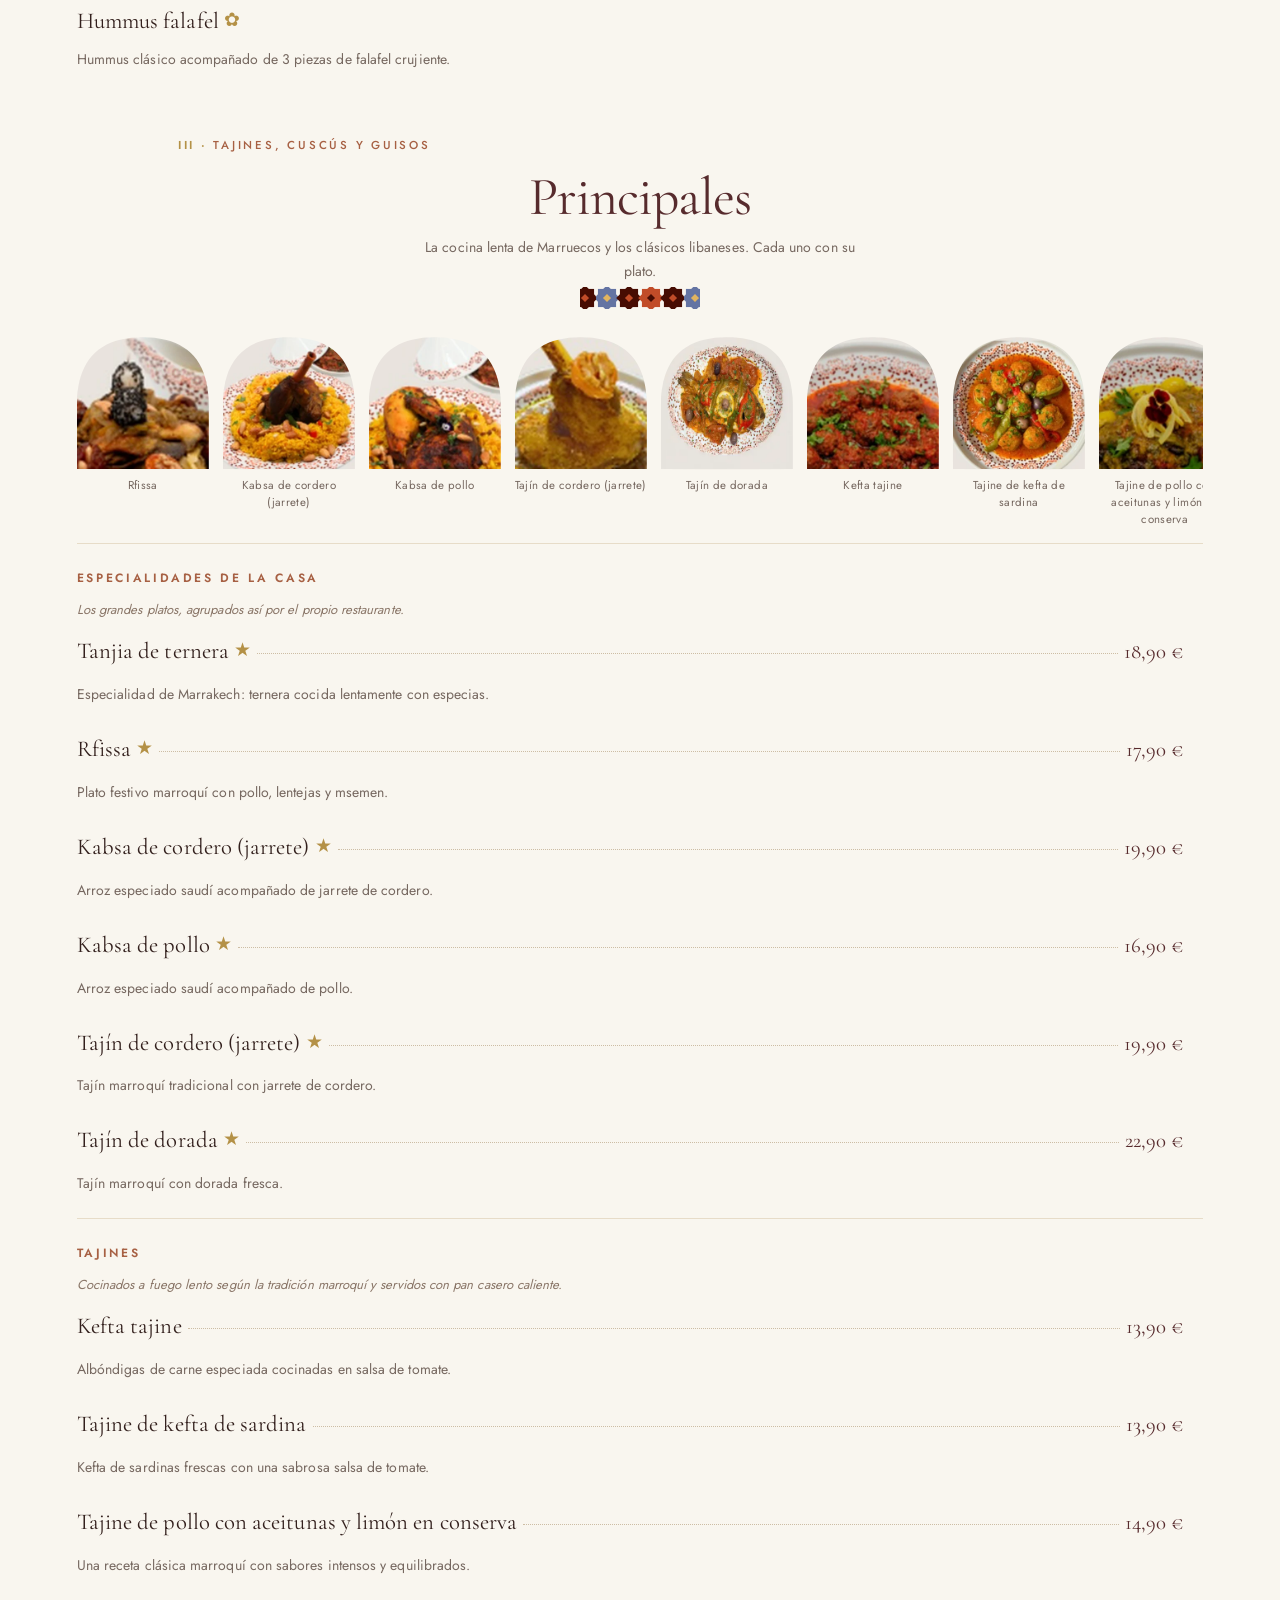
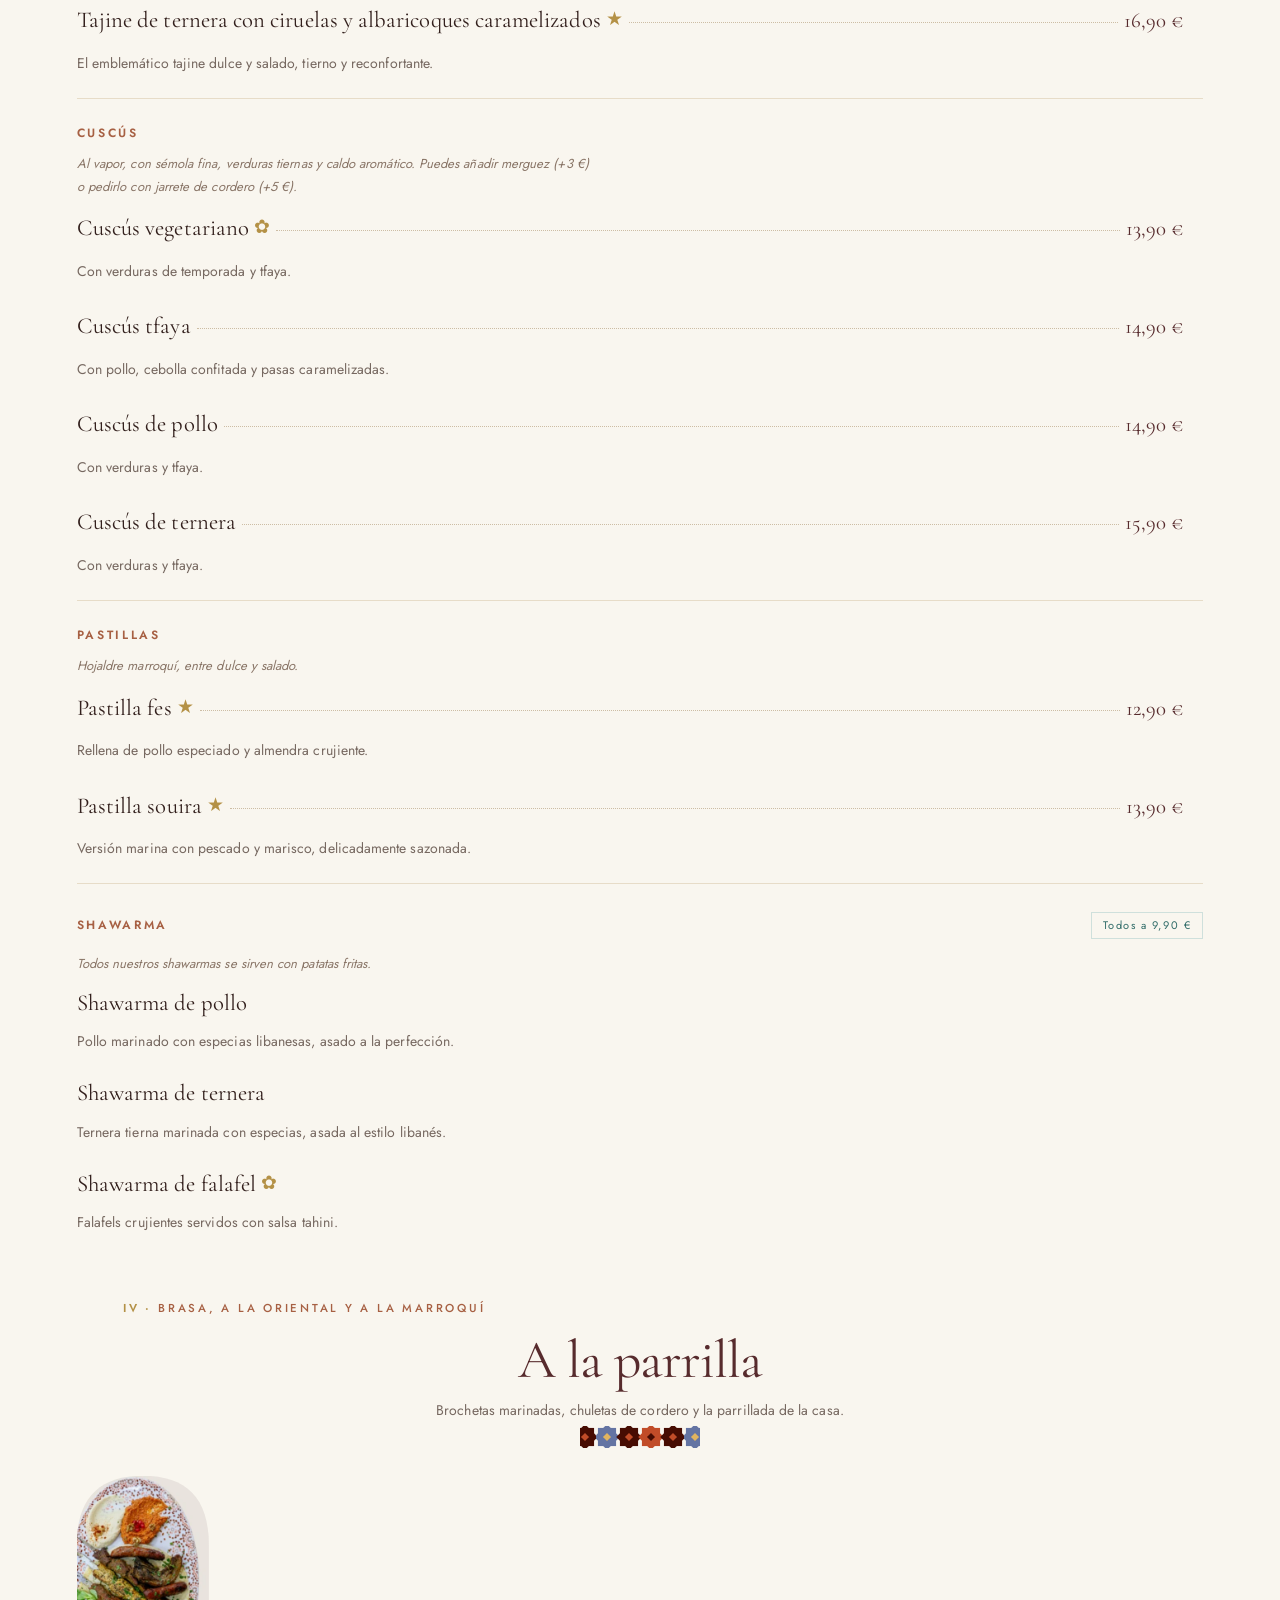
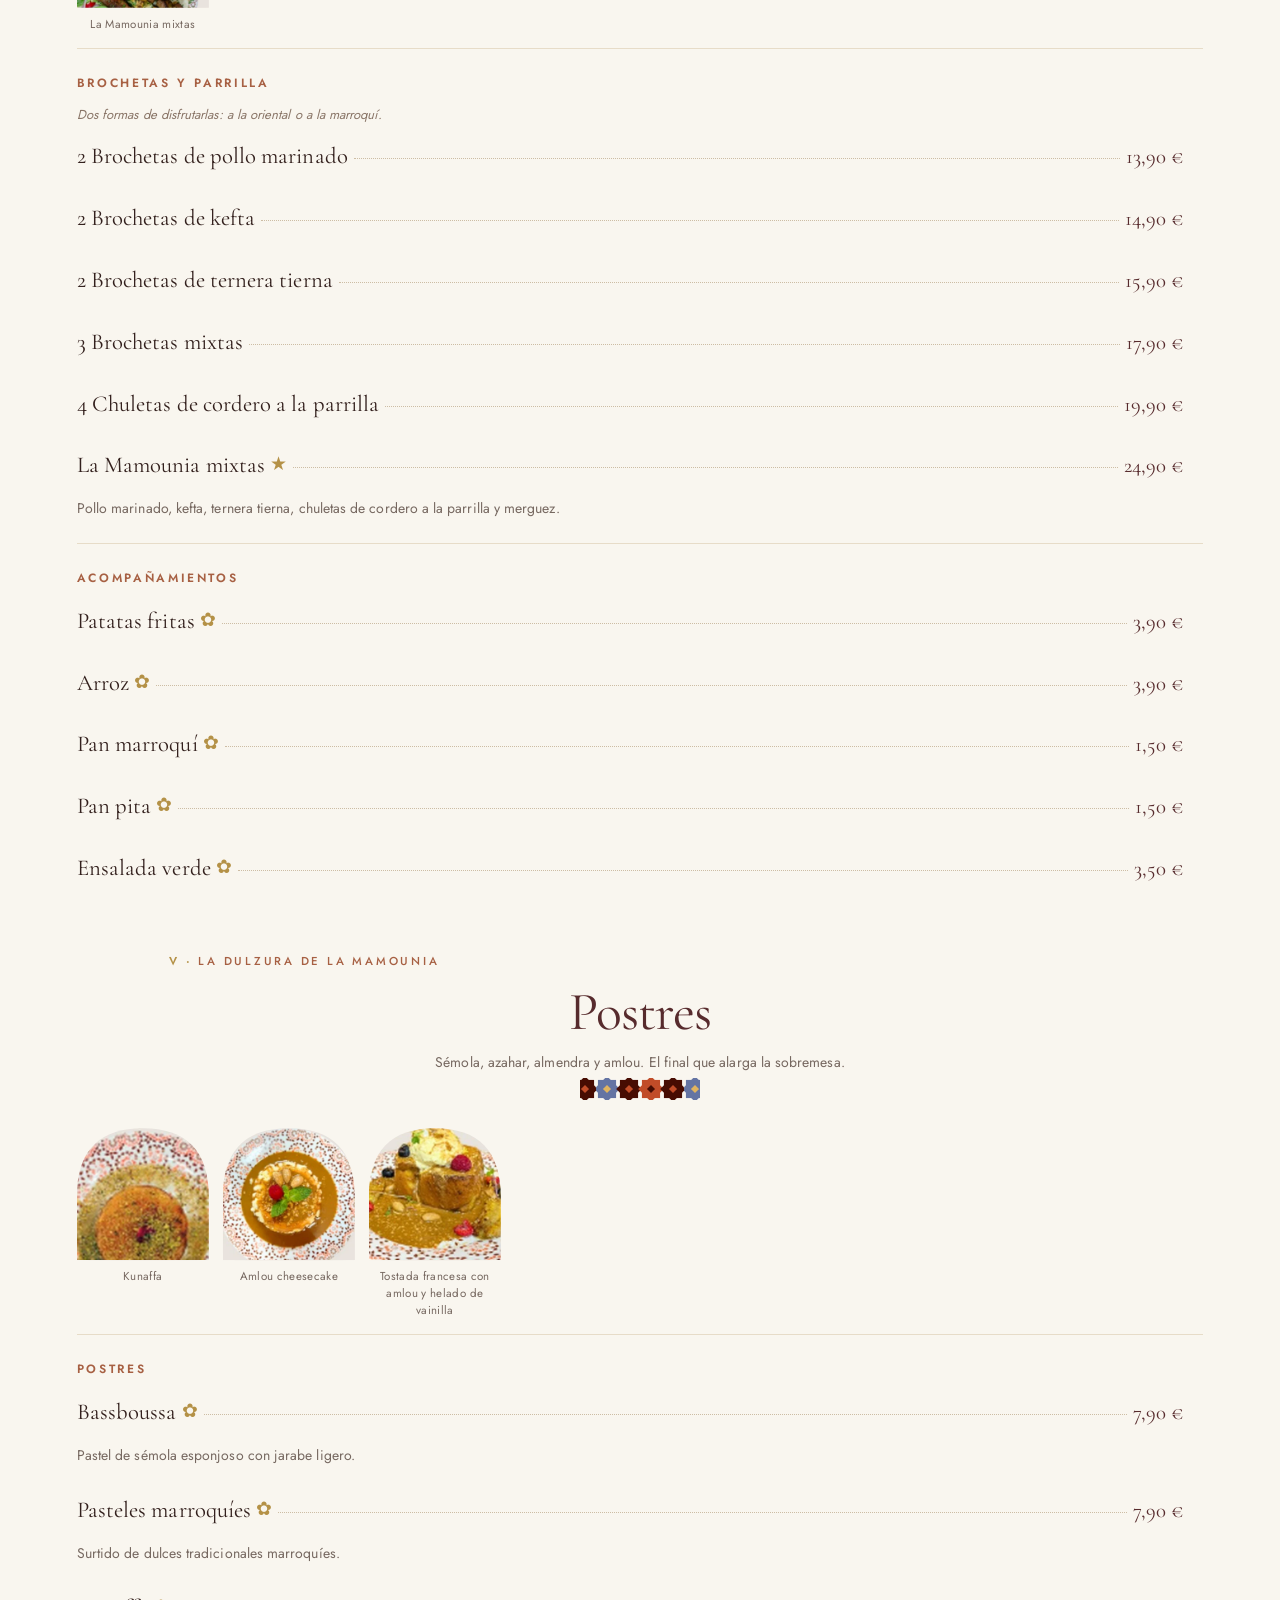
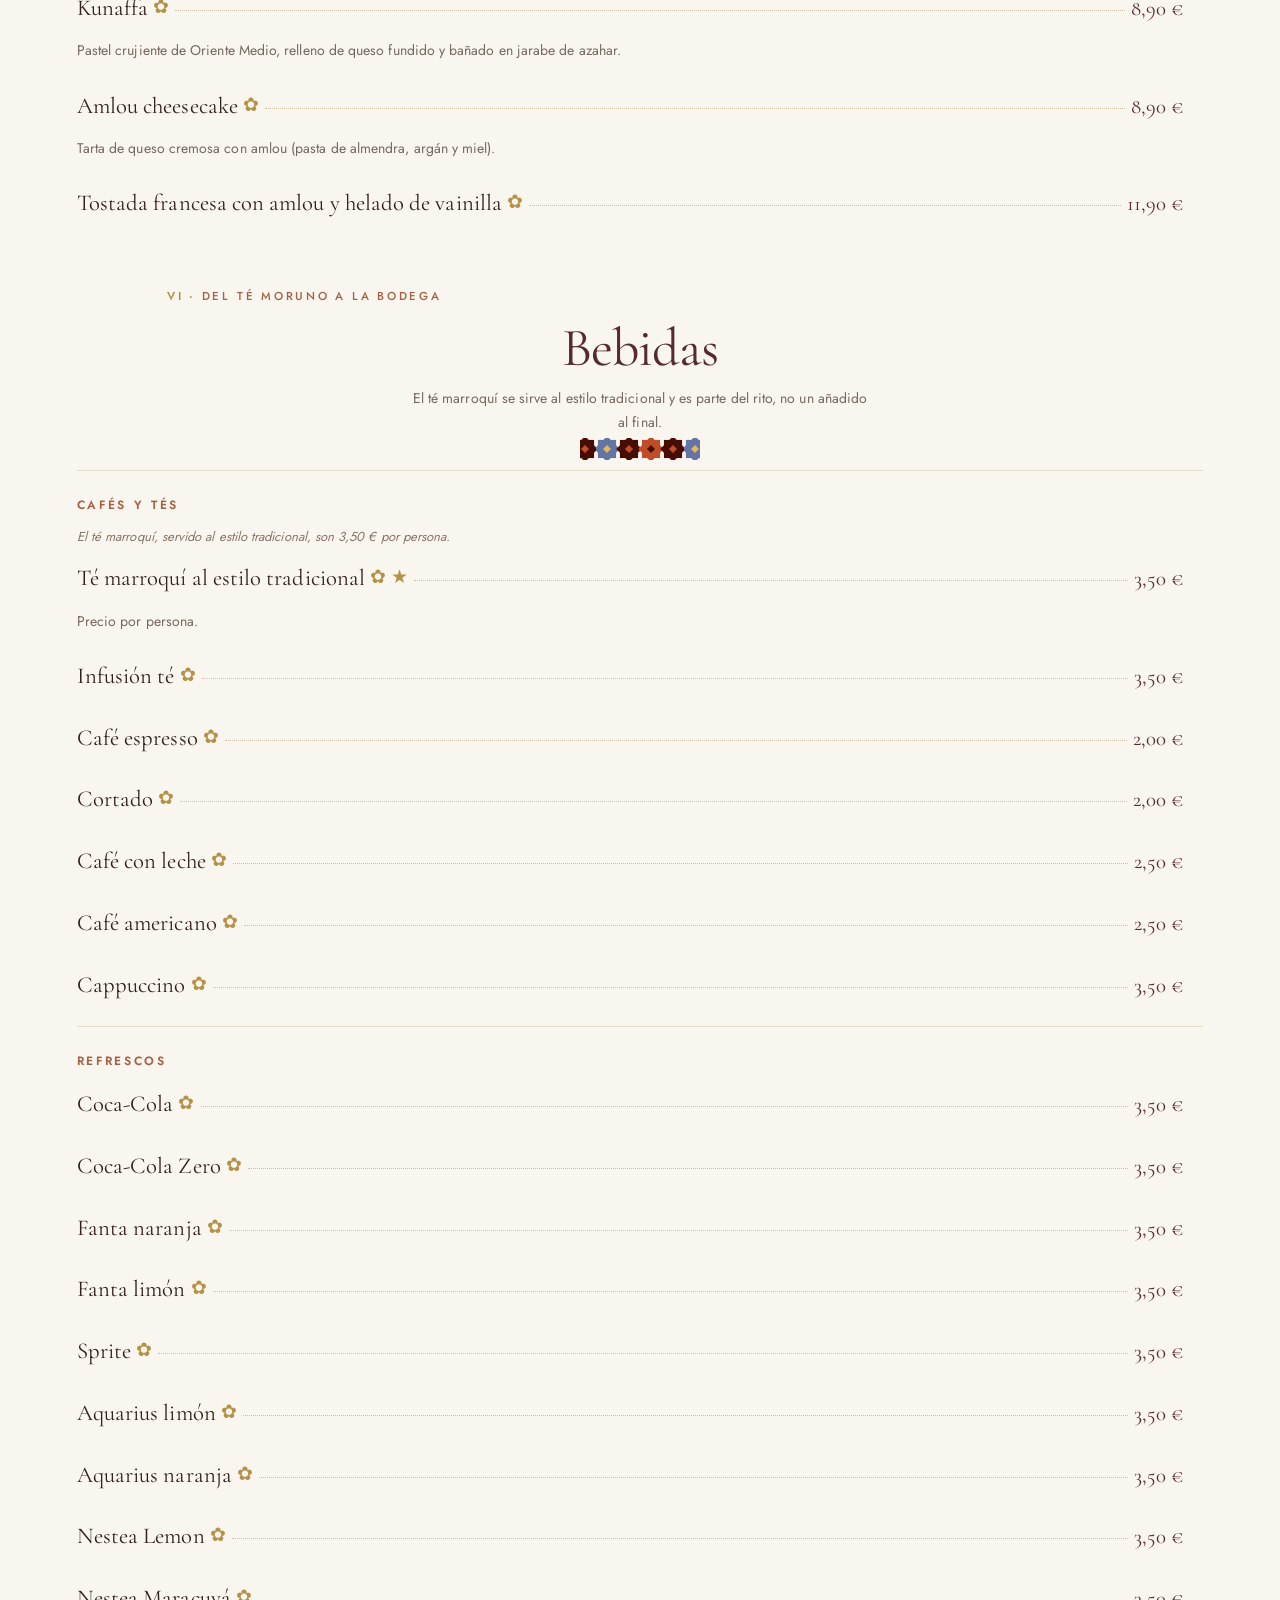
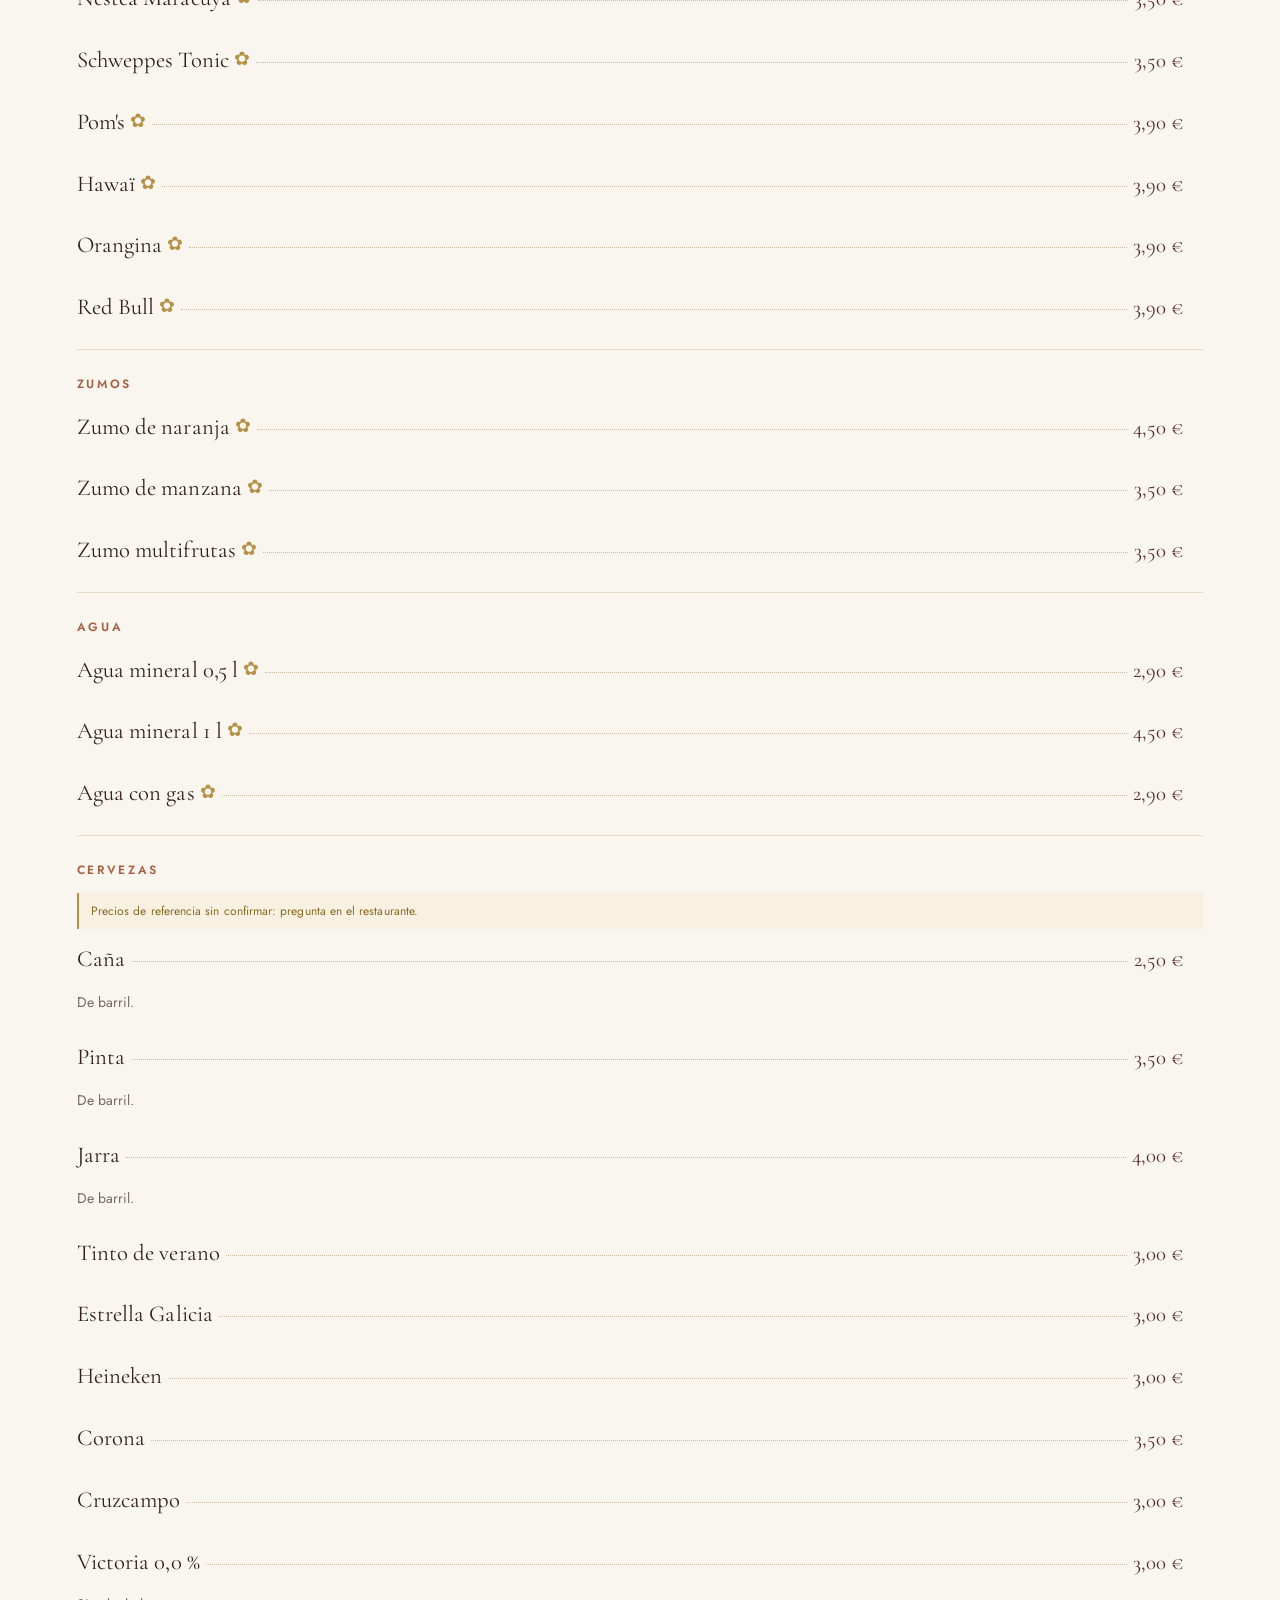
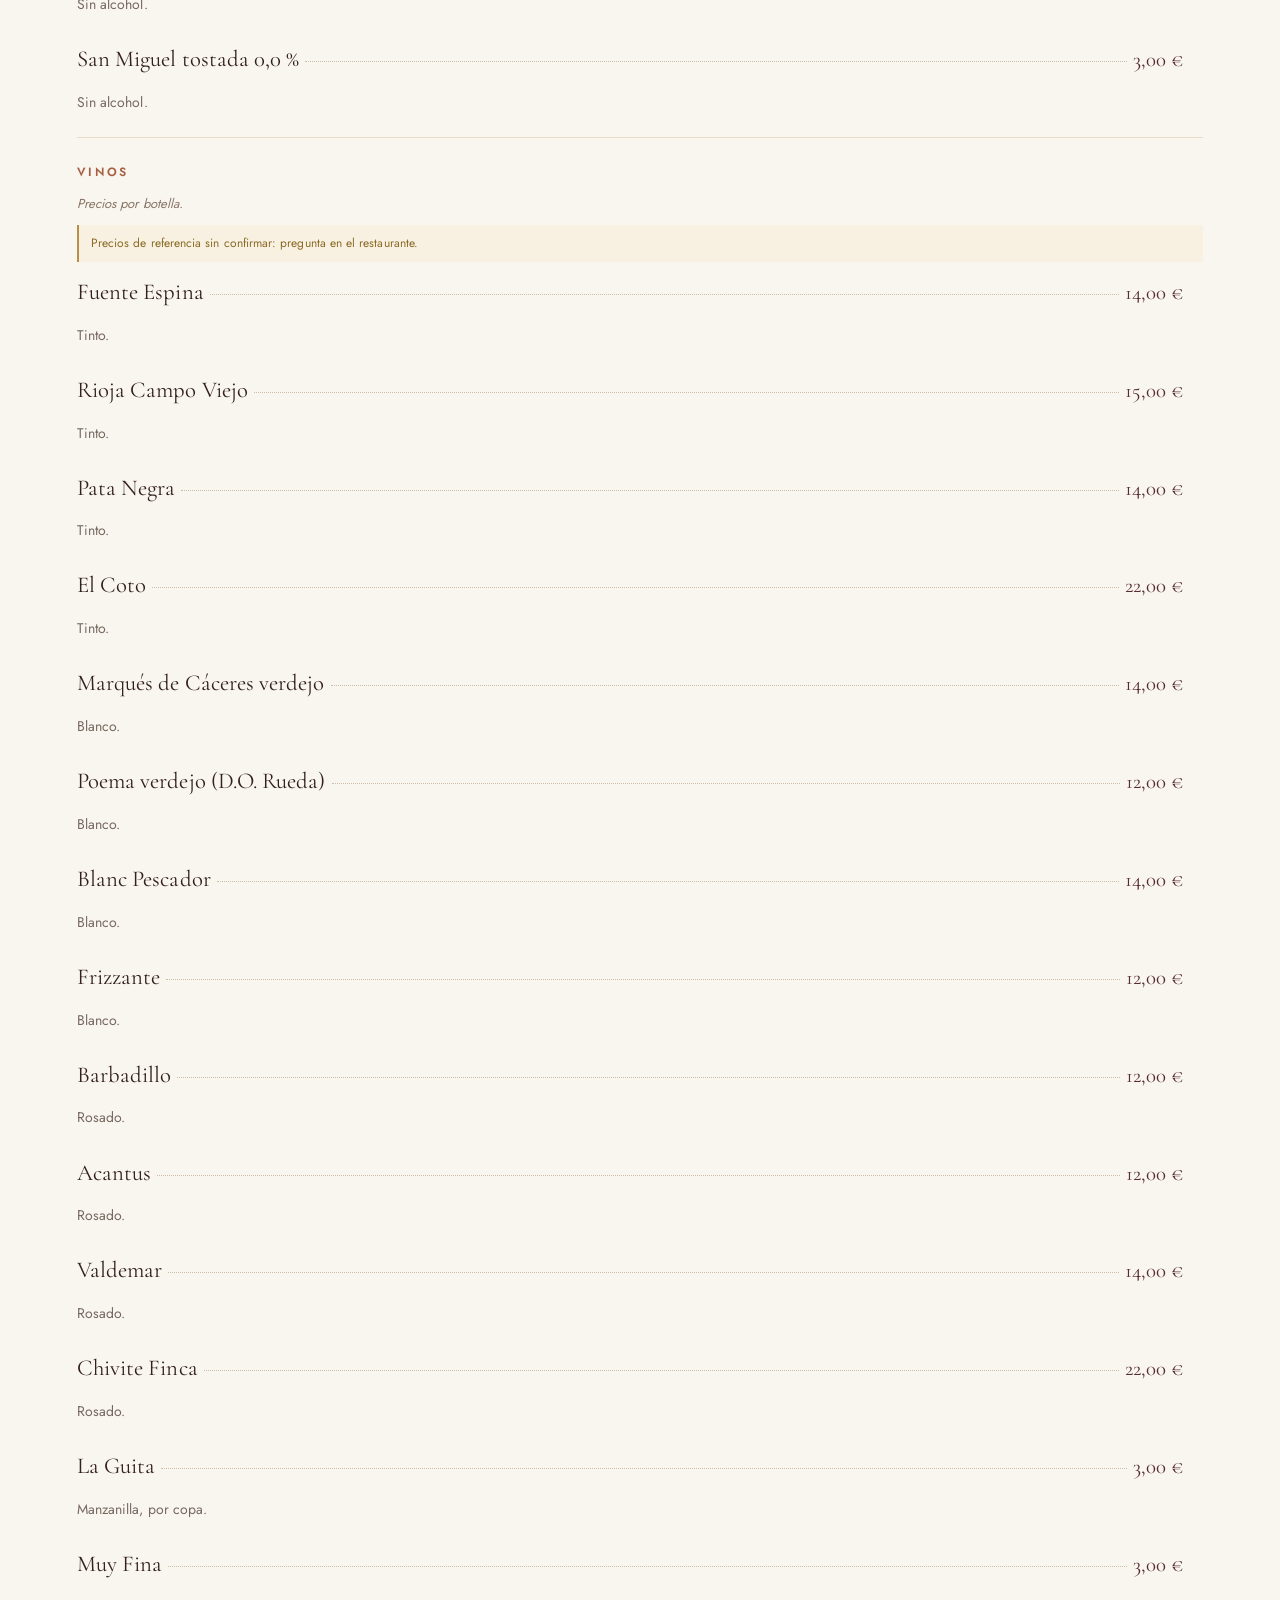
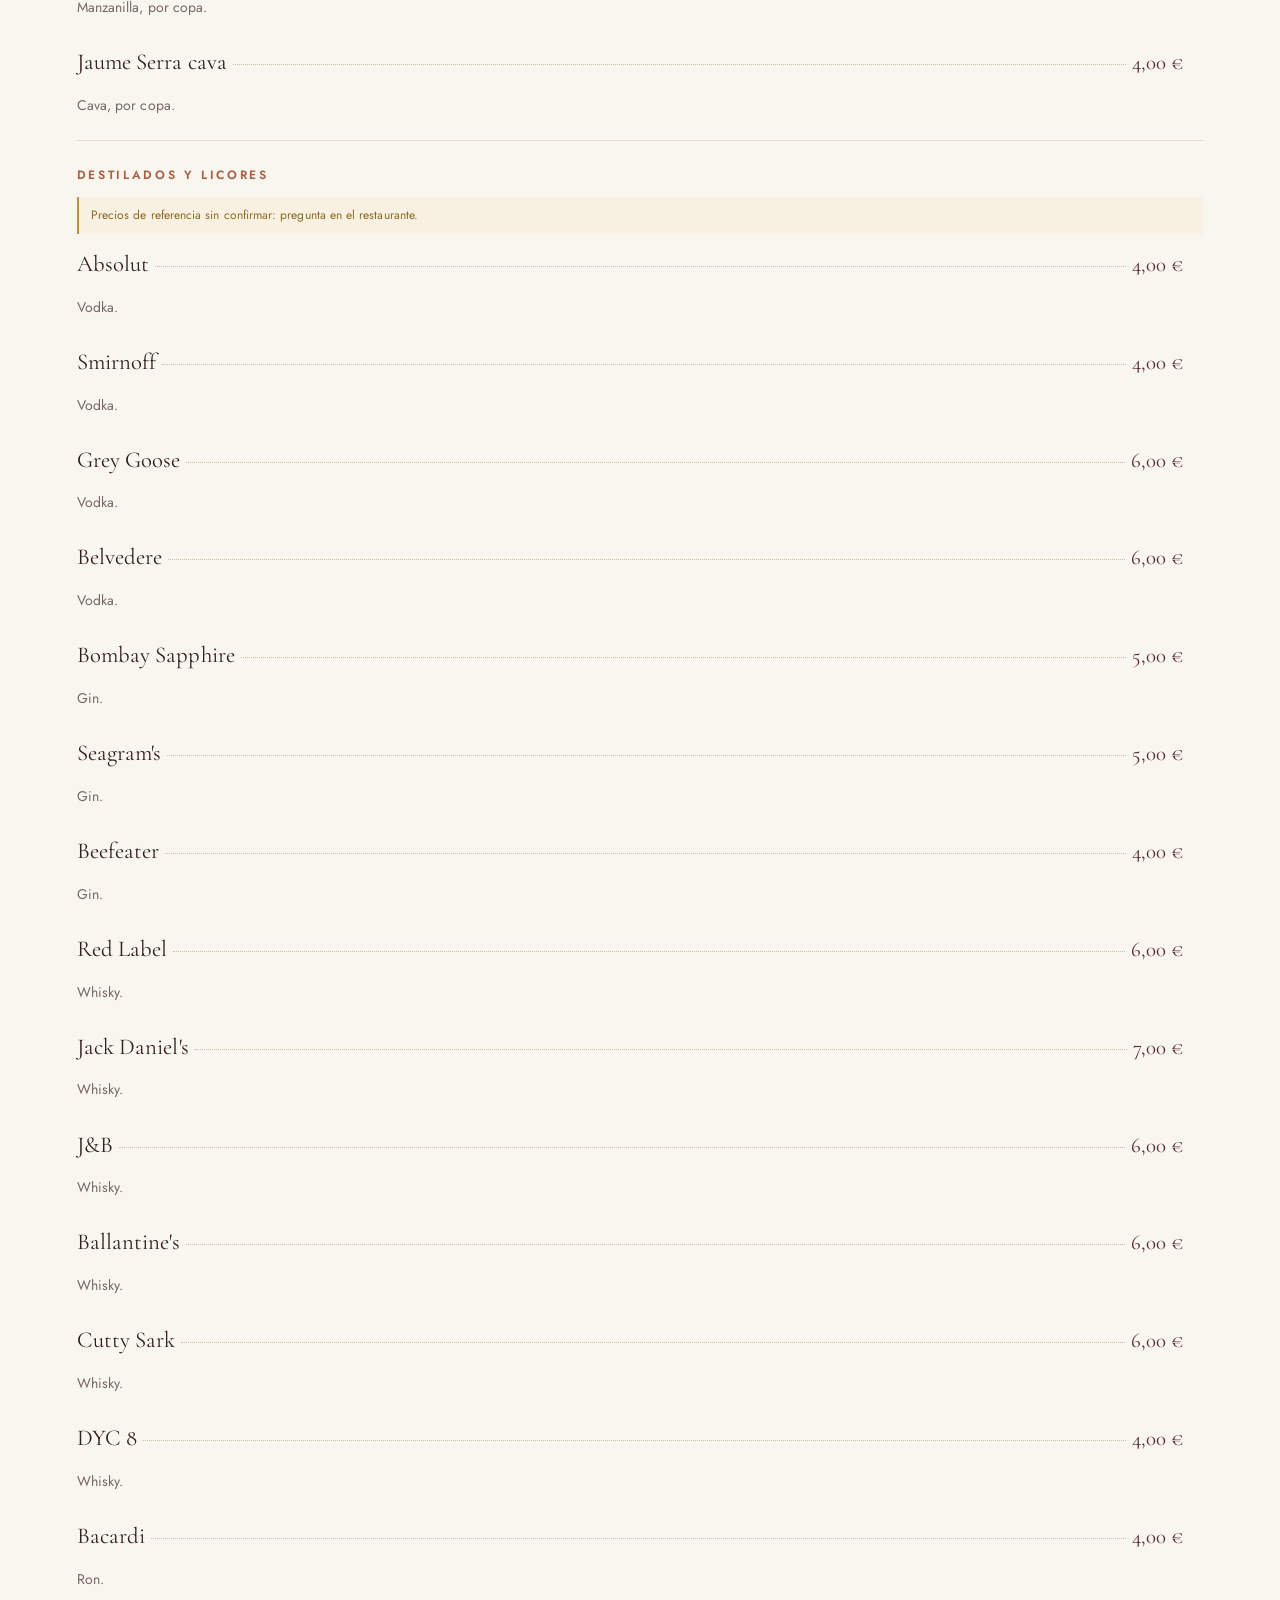
==== commit 74e73ab3: "Incorpora la carta real del restaurante: precios, mosaico y 46 fotos Fuente: las páginas de su carta" ====
--- a/carta.html
+++ b/carta.html
@@ -12,11 +12,11 @@
 <meta property="og:image" content="assets/images/tajines.jpg">
 <meta name="theme-color" content="#562b2b">
 <link rel="icon" href="logo.jpg">
-<link rel="stylesheet" href="css/styles.css?v=carta-7"><link rel="stylesheet" href="css/theme.css?v=tema-8">
+<link rel="stylesheet" href="css/styles.css?v=carta-7"><link rel="stylesheet" href="css/theme.css?v=tema-9">
 <script type="application/ld+json">{"@context":"https://schema.org","@type":"Restaurant","name":"La Mamounia Fuengirola","telephone":"+34620262019","priceRange":"€€","address":{"@type":"PostalAddress","streetAddress":"Paseo Marítimo Rey de España, 5","addressLocality":"Fuengirola","postalCode":"29640","addressRegion":"Málaga","addressCountry":"ES"},"servesCuisine":["Marroquí","Libanesa","Oriente Medio"],"hasMenu":"https://www.thefork.es/restaurante/la-mamounia-fuengirola-r844690/menu","sameAs":["https://www.instagram.com/lamamouniafuengirola/","https://www.thefork.es/restaurante/la-mamounia-fuengirola-r844690","https://glovoapp.com/es/es/fuengirola/stores/la-mamounia-fuengirola"]}</script>
 <script src="js/script.js" defer></script>
-<script src="js/menu-data.js?v=carta-7" defer></script>
-<script src="js/menu.js?v=carta-7" defer></script>
+<script src="js/menu-data.js?v=carta-10" defer></script>
+<script src="js/menu.js?v=carta-10" defer></script>
 </head>
 <body class="page-carta">
 <a class="skip" href="#contenido">Saltar al contenido</a>
--- a/css/theme.css
+++ b/css/theme.css
@@ -60,14 +60,14 @@
 /* ---------- Ornamento: cenefa de estrellas de ocho puntas ---------- */
 .zellige-rule{
   height:22px;margin:0;border:0;
-  background-image:url("data:image/svg+xml,%3Csvg xmlns='http://www.w3.org/2000/svg' width='44' height='22' viewBox='0 0 44 22'%3E%3Cg fill='none' stroke='%23b49146' stroke-width='.9' opacity='.75'%3E%3Crect x='13.5' y='2.5' width='17' height='17'/%3E%3Crect x='13.5' y='2.5' width='17' height='17' transform='rotate(45 22 11)'/%3E%3C/g%3E%3Cpath d='M0 11h8M36 11h8' stroke='%23b49146' stroke-width='.9' opacity='.45'/%3E%3C/svg%3E");
-  background-repeat:repeat-x;background-position:center;
+  background-image:url("data:image/svg+xml,%3Csvg%20xmlns=%22http://www.w3.org/2000/svg%22%20width=%22160%22%20height=%2240%22%20viewBox=%220%200%20160%2040%22%3E%3Cg%3E%3Crect%20x=%223.5%22%20y=%223.5%22%20width=%2233.0%22%20height=%2233.0%22%20fill=%22%236474a3%22/%3E%3Crect%20x=%223.5%22%20y=%223.5%22%20width=%2233.0%22%20height=%2233.0%22%20fill=%22%236474a3%22%20transform=%22rotate(45%2020.0%2020.0)%22/%3E%3Crect%20x=%2214.8%22%20y=%2214.8%22%20width=%2210.4%22%20height=%2210.4%22%20fill=%22%23e1b45f%22%20transform=%22rotate(45%2020.0%2020.0)%22/%3E%3C/g%3E%3Cg%3E%3Crect%20x=%2243.5%22%20y=%223.5%22%20width=%2233.0%22%20height=%2233.0%22%20fill=%22%23470c02%22/%3E%3Crect%20x=%2243.5%22%20y=%223.5%22%20width=%2233.0%22%20height=%2233.0%22%20fill=%22%23470c02%22%20transform=%22rotate(45%2060.0%2020.0)%22/%3E%3Crect%20x=%2254.8%22%20y=%2214.8%22%20width=%2210.4%22%20height=%2210.4%22%20fill=%22%23c14c28%22%20transform=%22rotate(45%2060.0%2020.0)%22/%3E%3C/g%3E%3Cg%3E%3Crect%20x=%2283.5%22%20y=%223.5%22%20width=%2233.0%22%20height=%2233.0%22%20fill=%22%23c14c28%22/%3E%3Crect%20x=%2283.5%22%20y=%223.5%22%20width=%2233.0%22%20height=%2233.0%22%20fill=%22%23c14c28%22%20transform=%22rotate(45%20100.0%2020.0)%22/%3E%3Crect%20x=%2294.8%22%20y=%2214.8%22%20width=%2210.4%22%20height=%2210.4%22%20fill=%22%23470c02%22%20transform=%22rotate(45%20100.0%2020.0)%22/%3E%3C/g%3E%3Cg%3E%3Crect%20x=%22123.5%22%20y=%223.5%22%20width=%2233.0%22%20height=%2233.0%22%20fill=%22%23470c02%22/%3E%3Crect%20x=%22123.5%22%20y=%223.5%22%20width=%2233.0%22%20height=%2233.0%22%20fill=%22%23470c02%22%20transform=%22rotate(45%20140.0%2020.0)%22/%3E%3Crect%20x=%22134.8%22%20y=%2214.8%22%20width=%2210.4%22%20height=%2210.4%22%20fill=%22%23c14c28%22%20transform=%22rotate(45%20140.0%2020.0)%22/%3E%3C/g%3E%3C/svg%3E");
+  background-repeat:repeat-x;background-position:center;background-size:auto 22px;
 }
 
 /* Fondo de mosaico muy tenue para secciones que necesitan cuerpo */
 .zellige-bg{
   background-color:var(--paper);
-  background-image:url("data:image/svg+xml,%3Csvg xmlns='http://www.w3.org/2000/svg' width='64' height='64' viewBox='0 0 64 64'%3E%3Cg fill='none' stroke='%23572b2d' stroke-width='1' opacity='.08'%3E%3Crect x='16' y='16' width='32' height='32'/%3E%3Crect x='16' y='16' width='32' height='32' transform='rotate(45 32 32)'/%3E%3Ccircle cx='32' cy='32' r='4'/%3E%3C/g%3E%3C/svg%3E");
+  background-image:url("data:image/svg+xml,%3Csvg%20xmlns=%22http://www.w3.org/2000/svg%22%20width=%2240%22%20height=%2240%22%20viewBox=%220%200%2040%2040%22%3E%3Cg%20opacity=%22.05%22%3E%3Crect%20x=%223.5%22%20y=%223.5%22%20width=%2233.0%22%20height=%2233.0%22%20fill=%22%23572b2d%22/%3E%3Crect%20x=%223.5%22%20y=%223.5%22%20width=%2233.0%22%20height=%2233.0%22%20fill=%22%23572b2d%22%20transform=%22rotate(45%2020%2020)%22/%3E%3Crect%20x=%2214.8%22%20y=%2214.8%22%20width=%2210.4%22%20height=%2210.4%22%20fill=%22%23572b2d%22%20transform=%22rotate(45%2020%2020)%22/%3E%3C/g%3E%3C/svg%3E");
 }
 
 /* ---------- Arcos marroquíes de verdad, en vez de medio círculo ---------- */
@@ -130,16 +130,16 @@
 
 .closing{background:none;position:relative}
 .closing:before{content:'';display:block;height:22px;margin-bottom:46px;
-  background-image:url("data:image/svg+xml,%3Csvg xmlns='http://www.w3.org/2000/svg' width='44' height='22' viewBox='0 0 44 22'%3E%3Cg fill='none' stroke='%23b49146' stroke-width='.9' opacity='.75'%3E%3Crect x='13.5' y='2.5' width='17' height='17'/%3E%3Crect x='13.5' y='2.5' width='17' height='17' transform='rotate(45 22 11)'/%3E%3C/g%3E%3Cpath d='M0 11h8M36 11h8' stroke='%23b49146' stroke-width='.9' opacity='.45'/%3E%3C/svg%3E");
-  background-repeat:repeat-x;background-position:center}
+  background-image:url("data:image/svg+xml,%3Csvg%20xmlns=%22http://www.w3.org/2000/svg%22%20width=%22160%22%20height=%2240%22%20viewBox=%220%200%20160%2040%22%3E%3Cg%3E%3Crect%20x=%223.5%22%20y=%223.5%22%20width=%2233.0%22%20height=%2233.0%22%20fill=%22%236474a3%22/%3E%3Crect%20x=%223.5%22%20y=%223.5%22%20width=%2233.0%22%20height=%2233.0%22%20fill=%22%236474a3%22%20transform=%22rotate(45%2020.0%2020.0)%22/%3E%3Crect%20x=%2214.8%22%20y=%2214.8%22%20width=%2210.4%22%20height=%2210.4%22%20fill=%22%23e1b45f%22%20transform=%22rotate(45%2020.0%2020.0)%22/%3E%3C/g%3E%3Cg%3E%3Crect%20x=%2243.5%22%20y=%223.5%22%20width=%2233.0%22%20height=%2233.0%22%20fill=%22%23470c02%22/%3E%3Crect%20x=%2243.5%22%20y=%223.5%22%20width=%2233.0%22%20height=%2233.0%22%20fill=%22%23470c02%22%20transform=%22rotate(45%2060.0%2020.0)%22/%3E%3Crect%20x=%2254.8%22%20y=%2214.8%22%20width=%2210.4%22%20height=%2210.4%22%20fill=%22%23c14c28%22%20transform=%22rotate(45%2060.0%2020.0)%22/%3E%3C/g%3E%3Cg%3E%3Crect%20x=%2283.5%22%20y=%223.5%22%20width=%2233.0%22%20height=%2233.0%22%20fill=%22%23c14c28%22/%3E%3Crect%20x=%2283.5%22%20y=%223.5%22%20width=%2233.0%22%20height=%2233.0%22%20fill=%22%23c14c28%22%20transform=%22rotate(45%20100.0%2020.0)%22/%3E%3Crect%20x=%2294.8%22%20y=%2214.8%22%20width=%2210.4%22%20height=%2210.4%22%20fill=%22%23470c02%22%20transform=%22rotate(45%20100.0%2020.0)%22/%3E%3C/g%3E%3Cg%3E%3Crect%20x=%22123.5%22%20y=%223.5%22%20width=%2233.0%22%20height=%2233.0%22%20fill=%22%23470c02%22/%3E%3Crect%20x=%22123.5%22%20y=%223.5%22%20width=%2233.0%22%20height=%2233.0%22%20fill=%22%23470c02%22%20transform=%22rotate(45%20140.0%2020.0)%22/%3E%3Crect%20x=%22134.8%22%20y=%2214.8%22%20width=%2210.4%22%20height=%2210.4%22%20fill=%22%23c14c28%22%20transform=%22rotate(45%20140.0%2020.0)%22/%3E%3C/g%3E%3C/svg%3E");
+  background-repeat:repeat-x;background-position:center;background-size:auto 22px}
 
 /* ---------- La carta ---------- */
 .carta-top{text-align:center;padding-top:56px}
 .carta-top h1{font-size:clamp(3.2rem,5.4vw,5.4rem);color:var(--burgundy)}
 .carta-sub{font-size:12px;letter-spacing:.22em;text-transform:uppercase;color:#8a7668;margin:14px auto 0}
 .carta-top:after{content:'';display:block;height:22px;margin-top:22px;
-  background-image:url("data:image/svg+xml,%3Csvg xmlns='http://www.w3.org/2000/svg' width='44' height='22' viewBox='0 0 44 22'%3E%3Cg fill='none' stroke='%23b49146' stroke-width='.9' opacity='.75'%3E%3Crect x='13.5' y='2.5' width='17' height='17'/%3E%3Crect x='13.5' y='2.5' width='17' height='17' transform='rotate(45 22 11)'/%3E%3C/g%3E%3Cpath d='M0 11h8M36 11h8' stroke='%23b49146' stroke-width='.9' opacity='.45'/%3E%3C/svg%3E");
-  background-repeat:repeat-x;background-position:center}
+  background-image:url("data:image/svg+xml,%3Csvg%20xmlns=%22http://www.w3.org/2000/svg%22%20width=%22160%22%20height=%2240%22%20viewBox=%220%200%20160%2040%22%3E%3Cg%3E%3Crect%20x=%223.5%22%20y=%223.5%22%20width=%2233.0%22%20height=%2233.0%22%20fill=%22%236474a3%22/%3E%3Crect%20x=%223.5%22%20y=%223.5%22%20width=%2233.0%22%20height=%2233.0%22%20fill=%22%236474a3%22%20transform=%22rotate(45%2020.0%2020.0)%22/%3E%3Crect%20x=%2214.8%22%20y=%2214.8%22%20width=%2210.4%22%20height=%2210.4%22%20fill=%22%23e1b45f%22%20transform=%22rotate(45%2020.0%2020.0)%22/%3E%3C/g%3E%3Cg%3E%3Crect%20x=%2243.5%22%20y=%223.5%22%20width=%2233.0%22%20height=%2233.0%22%20fill=%22%23470c02%22/%3E%3Crect%20x=%2243.5%22%20y=%223.5%22%20width=%2233.0%22%20height=%2233.0%22%20fill=%22%23470c02%22%20transform=%22rotate(45%2060.0%2020.0)%22/%3E%3Crect%20x=%2254.8%22%20y=%2214.8%22%20width=%2210.4%22%20height=%2210.4%22%20fill=%22%23c14c28%22%20transform=%22rotate(45%2060.0%2020.0)%22/%3E%3C/g%3E%3Cg%3E%3Crect%20x=%2283.5%22%20y=%223.5%22%20width=%2233.0%22%20height=%2233.0%22%20fill=%22%23c14c28%22/%3E%3Crect%20x=%2283.5%22%20y=%223.5%22%20width=%2233.0%22%20height=%2233.0%22%20fill=%22%23c14c28%22%20transform=%22rotate(45%20100.0%2020.0)%22/%3E%3Crect%20x=%2294.8%22%20y=%2214.8%22%20width=%2210.4%22%20height=%2210.4%22%20fill=%22%23470c02%22%20transform=%22rotate(45%20100.0%2020.0)%22/%3E%3C/g%3E%3Cg%3E%3Crect%20x=%22123.5%22%20y=%223.5%22%20width=%2233.0%22%20height=%2233.0%22%20fill=%22%23470c02%22/%3E%3Crect%20x=%22123.5%22%20y=%223.5%22%20width=%2233.0%22%20height=%2233.0%22%20fill=%22%23470c02%22%20transform=%22rotate(45%20140.0%2020.0)%22/%3E%3Crect%20x=%22134.8%22%20y=%2214.8%22%20width=%2210.4%22%20height=%2210.4%22%20fill=%22%23c14c28%22%20transform=%22rotate(45%20140.0%2020.0)%22/%3E%3C/g%3E%3C/svg%3E");
+  background-repeat:repeat-x;background-position:center;background-size:auto 22px}
 
 .menu-nav{background:#faf7f0f2;backdrop-filter:blur(8px);border-color:#e3d7c1}
 .menu-nav-inner a{font-size:12px;letter-spacing:.16em;text-transform:uppercase;font-weight:500;color:#6d564d}
@@ -152,8 +152,8 @@
 /* Cabecera de capítulo, numerada como en una carta impresa */
 .chapter-head{border-bottom:0;text-align:center;padding-bottom:26px;position:relative}
 .chapter-head:after{content:'';position:absolute;bottom:0;left:50%;transform:translateX(-50%);width:120px;height:22px;
-  background-image:url("data:image/svg+xml,%3Csvg xmlns='http://www.w3.org/2000/svg' width='44' height='22' viewBox='0 0 44 22'%3E%3Cg fill='none' stroke='%23b49146' stroke-width='.9' opacity='.8'%3E%3Crect x='13.5' y='2.5' width='17' height='17'/%3E%3Crect x='13.5' y='2.5' width='17' height='17' transform='rotate(45 22 11)'/%3E%3C/g%3E%3Cpath d='M0 11h8M36 11h8' stroke='%23b49146' stroke-width='.9' opacity='.5'/%3E%3C/svg%3E");
-  background-repeat:repeat-x;background-position:center}
+  background-image:url("data:image/svg+xml,%3Csvg%20xmlns=%22http://www.w3.org/2000/svg%22%20width=%22160%22%20height=%2240%22%20viewBox=%220%200%20160%2040%22%3E%3Cg%3E%3Crect%20x=%223.5%22%20y=%223.5%22%20width=%2233.0%22%20height=%2233.0%22%20fill=%22%236474a3%22/%3E%3Crect%20x=%223.5%22%20y=%223.5%22%20width=%2233.0%22%20height=%2233.0%22%20fill=%22%236474a3%22%20transform=%22rotate(45%2020.0%2020.0)%22/%3E%3Crect%20x=%2214.8%22%20y=%2214.8%22%20width=%2210.4%22%20height=%2210.4%22%20fill=%22%23e1b45f%22%20transform=%22rotate(45%2020.0%2020.0)%22/%3E%3C/g%3E%3Cg%3E%3Crect%20x=%2243.5%22%20y=%223.5%22%20width=%2233.0%22%20height=%2233.0%22%20fill=%22%23470c02%22/%3E%3Crect%20x=%2243.5%22%20y=%223.5%22%20width=%2233.0%22%20height=%2233.0%22%20fill=%22%23470c02%22%20transform=%22rotate(45%2060.0%2020.0)%22/%3E%3Crect%20x=%2254.8%22%20y=%2214.8%22%20width=%2210.4%22%20height=%2210.4%22%20fill=%22%23c14c28%22%20transform=%22rotate(45%2060.0%2020.0)%22/%3E%3C/g%3E%3Cg%3E%3Crect%20x=%2283.5%22%20y=%223.5%22%20width=%2233.0%22%20height=%2233.0%22%20fill=%22%23c14c28%22/%3E%3Crect%20x=%2283.5%22%20y=%223.5%22%20width=%2233.0%22%20height=%2233.0%22%20fill=%22%23c14c28%22%20transform=%22rotate(45%20100.0%2020.0)%22/%3E%3Crect%20x=%2294.8%22%20y=%2214.8%22%20width=%2210.4%22%20height=%2210.4%22%20fill=%22%23470c02%22%20transform=%22rotate(45%20100.0%2020.0)%22/%3E%3C/g%3E%3Cg%3E%3Crect%20x=%22123.5%22%20y=%223.5%22%20width=%2233.0%22%20height=%2233.0%22%20fill=%22%23470c02%22/%3E%3Crect%20x=%22123.5%22%20y=%223.5%22%20width=%2233.0%22%20height=%2233.0%22%20fill=%22%23470c02%22%20transform=%22rotate(45%20140.0%2020.0)%22/%3E%3Crect%20x=%22134.8%22%20y=%2214.8%22%20width=%2210.4%22%20height=%2210.4%22%20fill=%22%23c14c28%22%20transform=%22rotate(45%20140.0%2020.0)%22/%3E%3C/g%3E%3C/svg%3E");
+  background-repeat:repeat-x;background-position:center;background-size:auto 22px}
 .chapter h2{color:var(--burgundy);font-weight:400}
 .chapter-intro{margin-left:auto;margin-right:auto;text-align:center;font-family:var(--sans)}
 .chapter-head .eyebrow{color:var(--terracotta)}
@@ -200,7 +200,7 @@
 
 /* ---------- Pie con cuerpo ---------- */
 footer{background:var(--burgundy-deep);color:#e4d6c4;
-  background-image:url("data:image/svg+xml,%3Csvg xmlns='http://www.w3.org/2000/svg' width='64' height='64' viewBox='0 0 64 64'%3E%3Cg fill='none' stroke='%23d9bd7d' stroke-width='1' opacity='.07'%3E%3Crect x='16' y='16' width='32' height='32'/%3E%3Crect x='16' y='16' width='32' height='32' transform='rotate(45 32 32)'/%3E%3C/g%3E%3C/svg%3E")}
+  background-image:url("data:image/svg+xml,%3Csvg%20xmlns=%22http://www.w3.org/2000/svg%22%20width=%2240%22%20height=%2240%22%20viewBox=%220%200%2040%2040%22%3E%3Cg%20opacity=%22.07%22%3E%3Crect%20x=%223.5%22%20y=%223.5%22%20width=%2233.0%22%20height=%2233.0%22%20fill=%22%23d9bd7d%22/%3E%3Crect%20x=%223.5%22%20y=%223.5%22%20width=%2233.0%22%20height=%2233.0%22%20fill=%22%23d9bd7d%22%20transform=%22rotate(45%2020%2020)%22/%3E%3Crect%20x=%2214.8%22%20y=%2214.8%22%20width=%2210.4%22%20height=%2210.4%22%20fill=%22%23d9bd7d%22%20transform=%22rotate(45%2020%2020)%22/%3E%3C/g%3E%3C/svg%3E")}
 footer .logo{background:transparent;mix-blend-mode:screen;filter:brightness(1.9) contrast(1.15)}
 .footer-main p{color:var(--gold-light);font-size:23px}
 .footer-main a:hover{color:#fff}
@@ -261,7 +261,7 @@
 .contact-block .eyebrow{color:var(--terracotta)}
 .reservation{border-top:3px solid var(--gold);
   background-color:#f2ebdd;
-  background-image:url("data:image/svg+xml,%3Csvg xmlns='http://www.w3.org/2000/svg' width='64' height='64' viewBox='0 0 64 64'%3E%3Cg fill='none' stroke='%23572b2d' stroke-width='1' opacity='.05'%3E%3Crect x='16' y='16' width='32' height='32'/%3E%3Crect x='16' y='16' width='32' height='32' transform='rotate(45 32 32)'/%3E%3C/g%3E%3C/svg%3E")}
+  background-image:url("data:image/svg+xml,%3Csvg%20xmlns=%22http://www.w3.org/2000/svg%22%20width=%2240%22%20height=%2240%22%20viewBox=%220%200%2040%2040%22%3E%3Cg%20opacity=%22.05%22%3E%3Crect%20x=%223.5%22%20y=%223.5%22%20width=%2233.0%22%20height=%2233.0%22%20fill=%22%23572b2d%22/%3E%3Crect%20x=%223.5%22%20y=%223.5%22%20width=%2233.0%22%20height=%2233.0%22%20fill=%22%23572b2d%22%20transform=%22rotate(45%2020%2020)%22/%3E%3Crect%20x=%2214.8%22%20y=%2214.8%22%20width=%2210.4%22%20height=%2210.4%22%20fill=%22%23572b2d%22%20transform=%22rotate(45%2020%2020)%22/%3E%3C/g%3E%3C/svg%3E")}
 .demo-note{background:#fffdf8;border-left-color:var(--gold);font-family:var(--sans);box-shadow:var(--shadow-soft)}
 .form-field label{font-family:var(--sans);letter-spacing:.04em;font-size:12.5px;text-transform:uppercase;color:#6d564d}
 #form-status{font-family:var(--sans)}
@@ -438,3 +438,7 @@
   .announcement:before,.announcement:after{animation:none;display:none}
   .announcement-progress{display:none}
 }
+
+/* Aviso de precios sin cotejar con la carta del local */
+.group-pendiente{font-family:var(--sans);font-size:12px;color:#8a6a24;background:#f8f1e2;
+  border-left:2px solid var(--gold);padding:8px 12px;margin-top:10px;max-width:none}
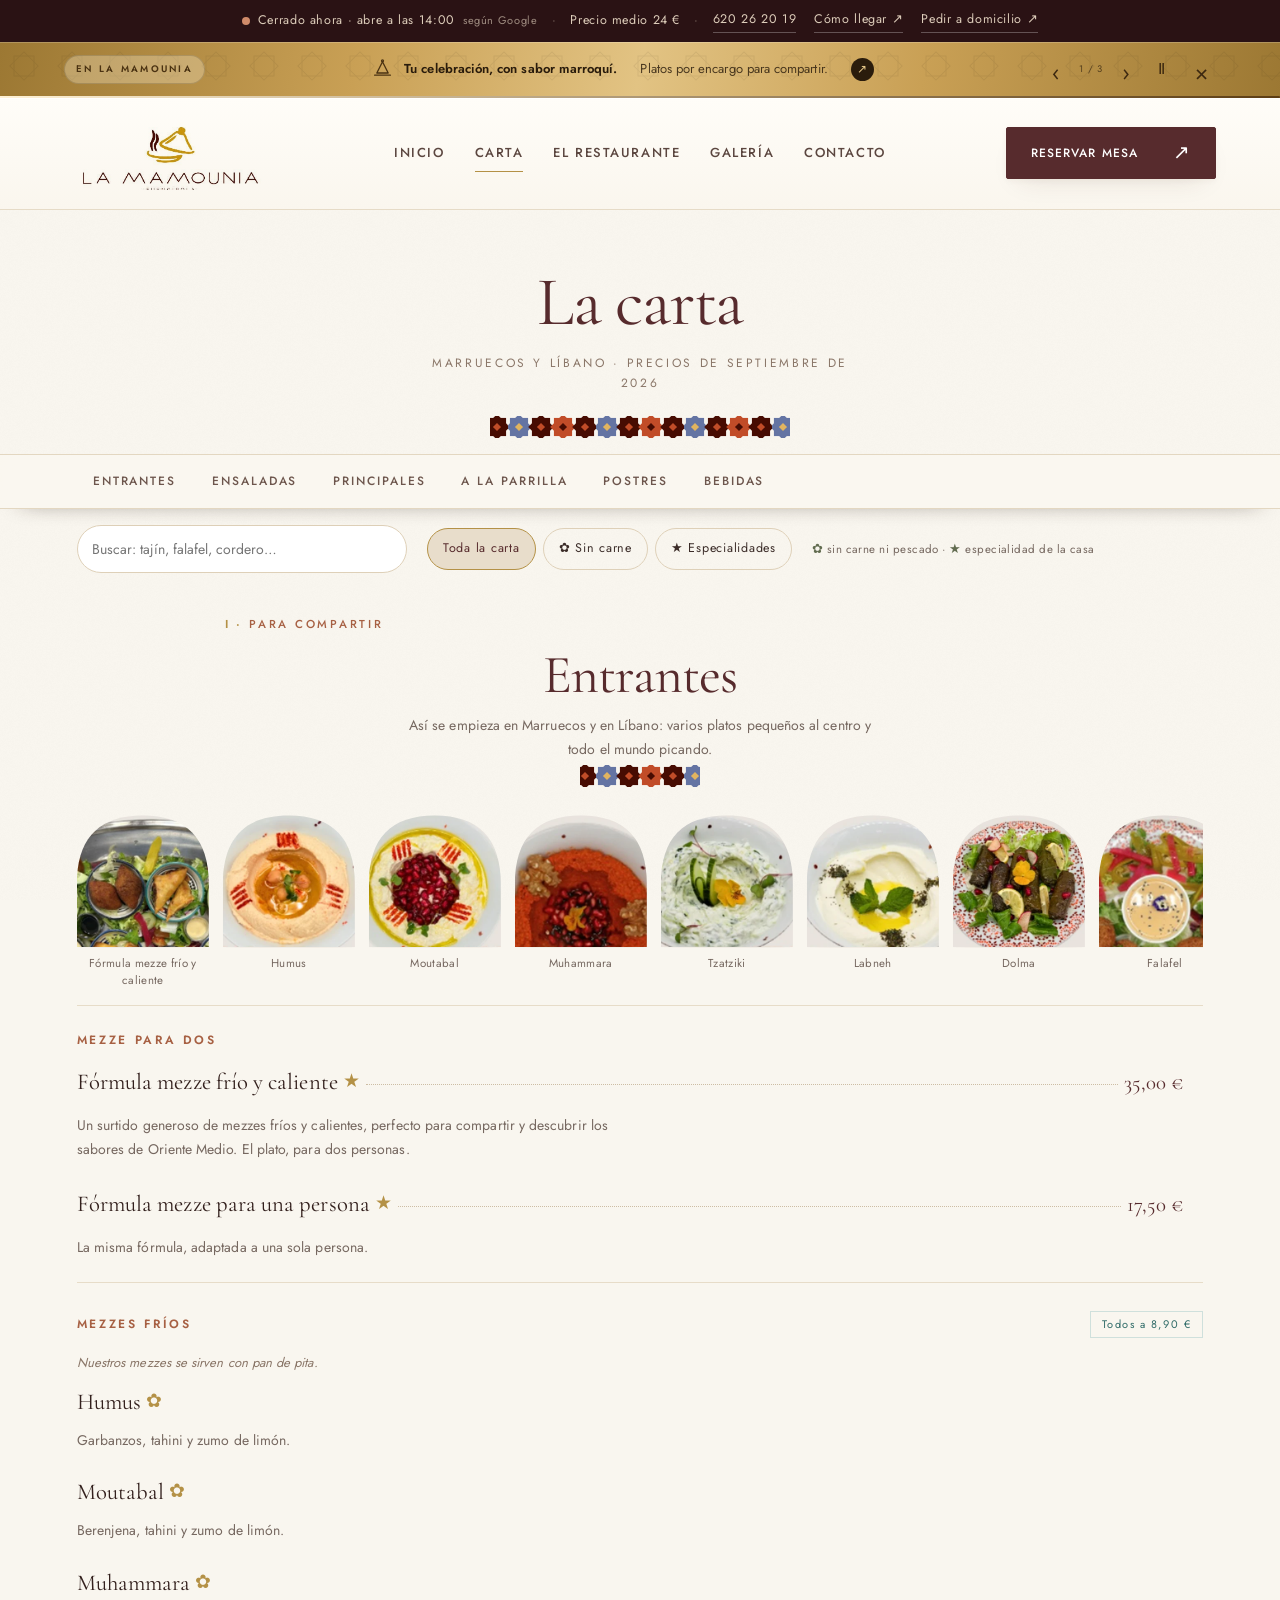
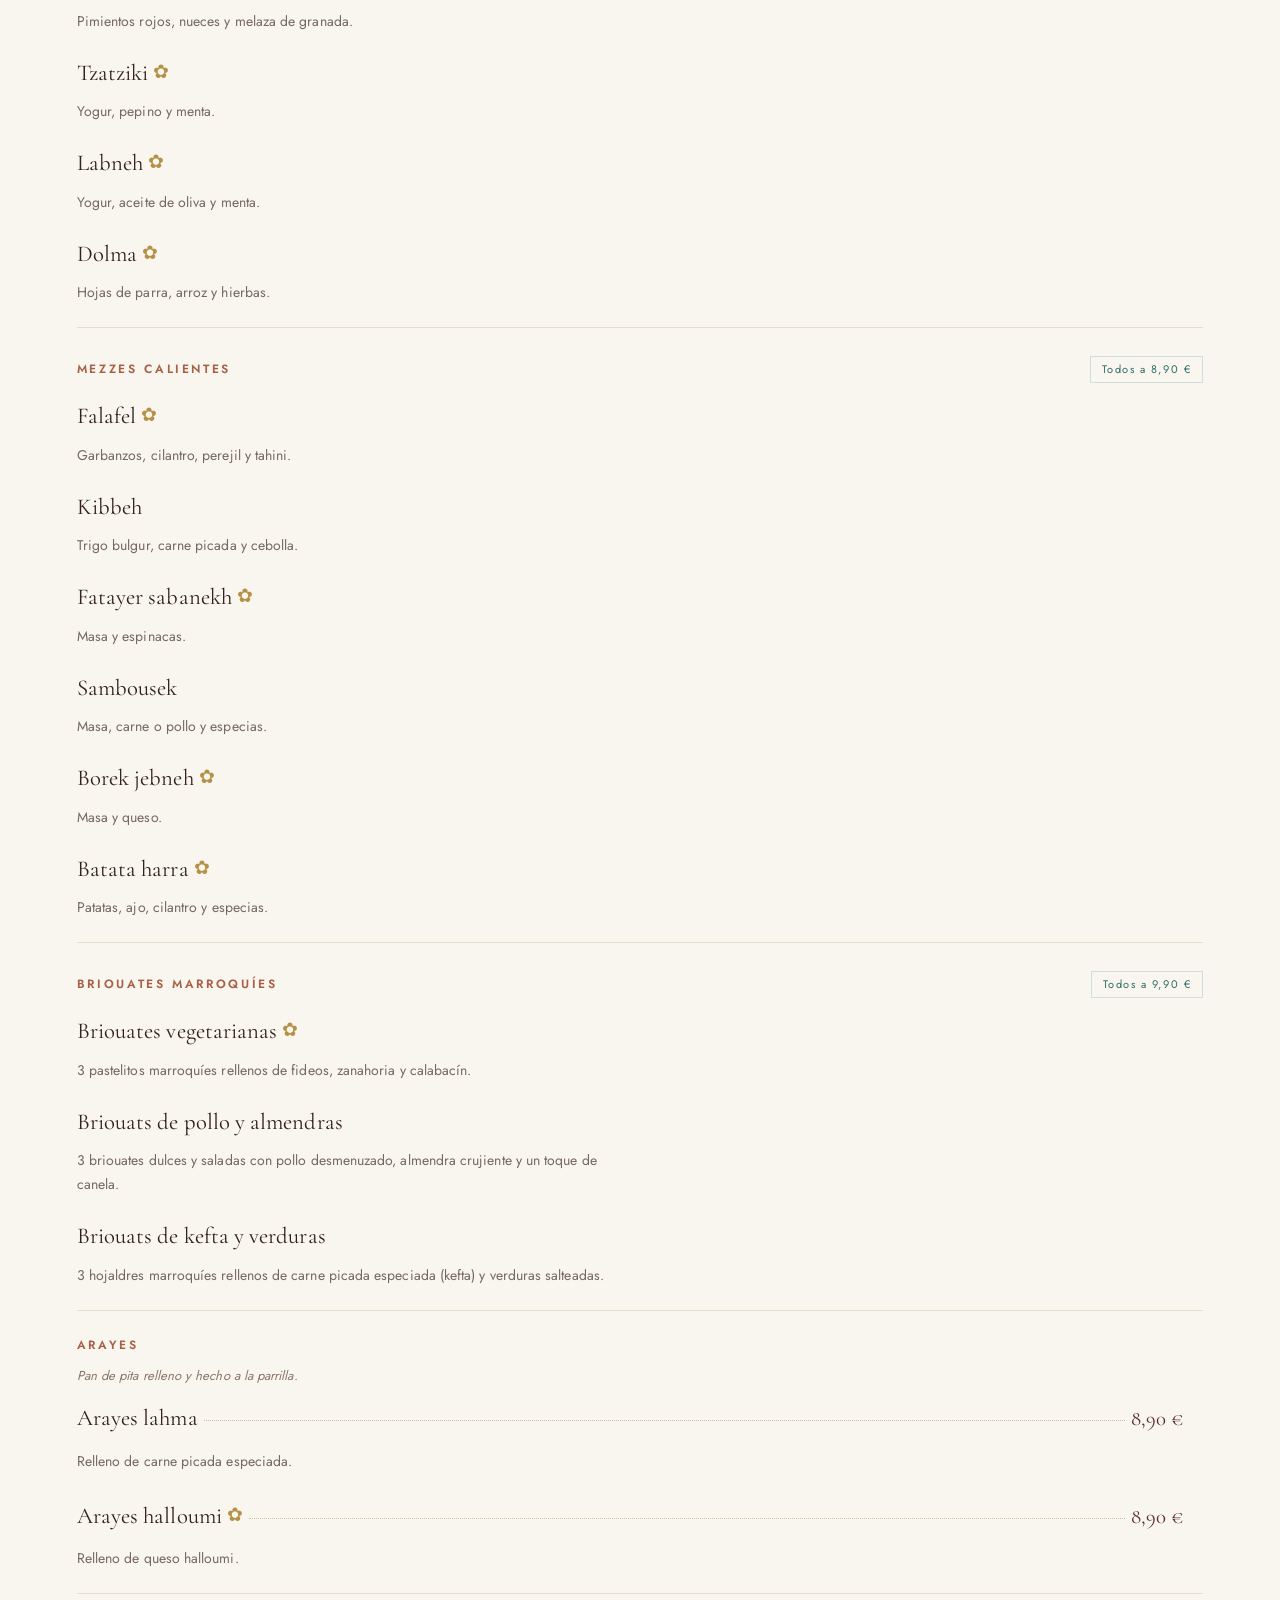
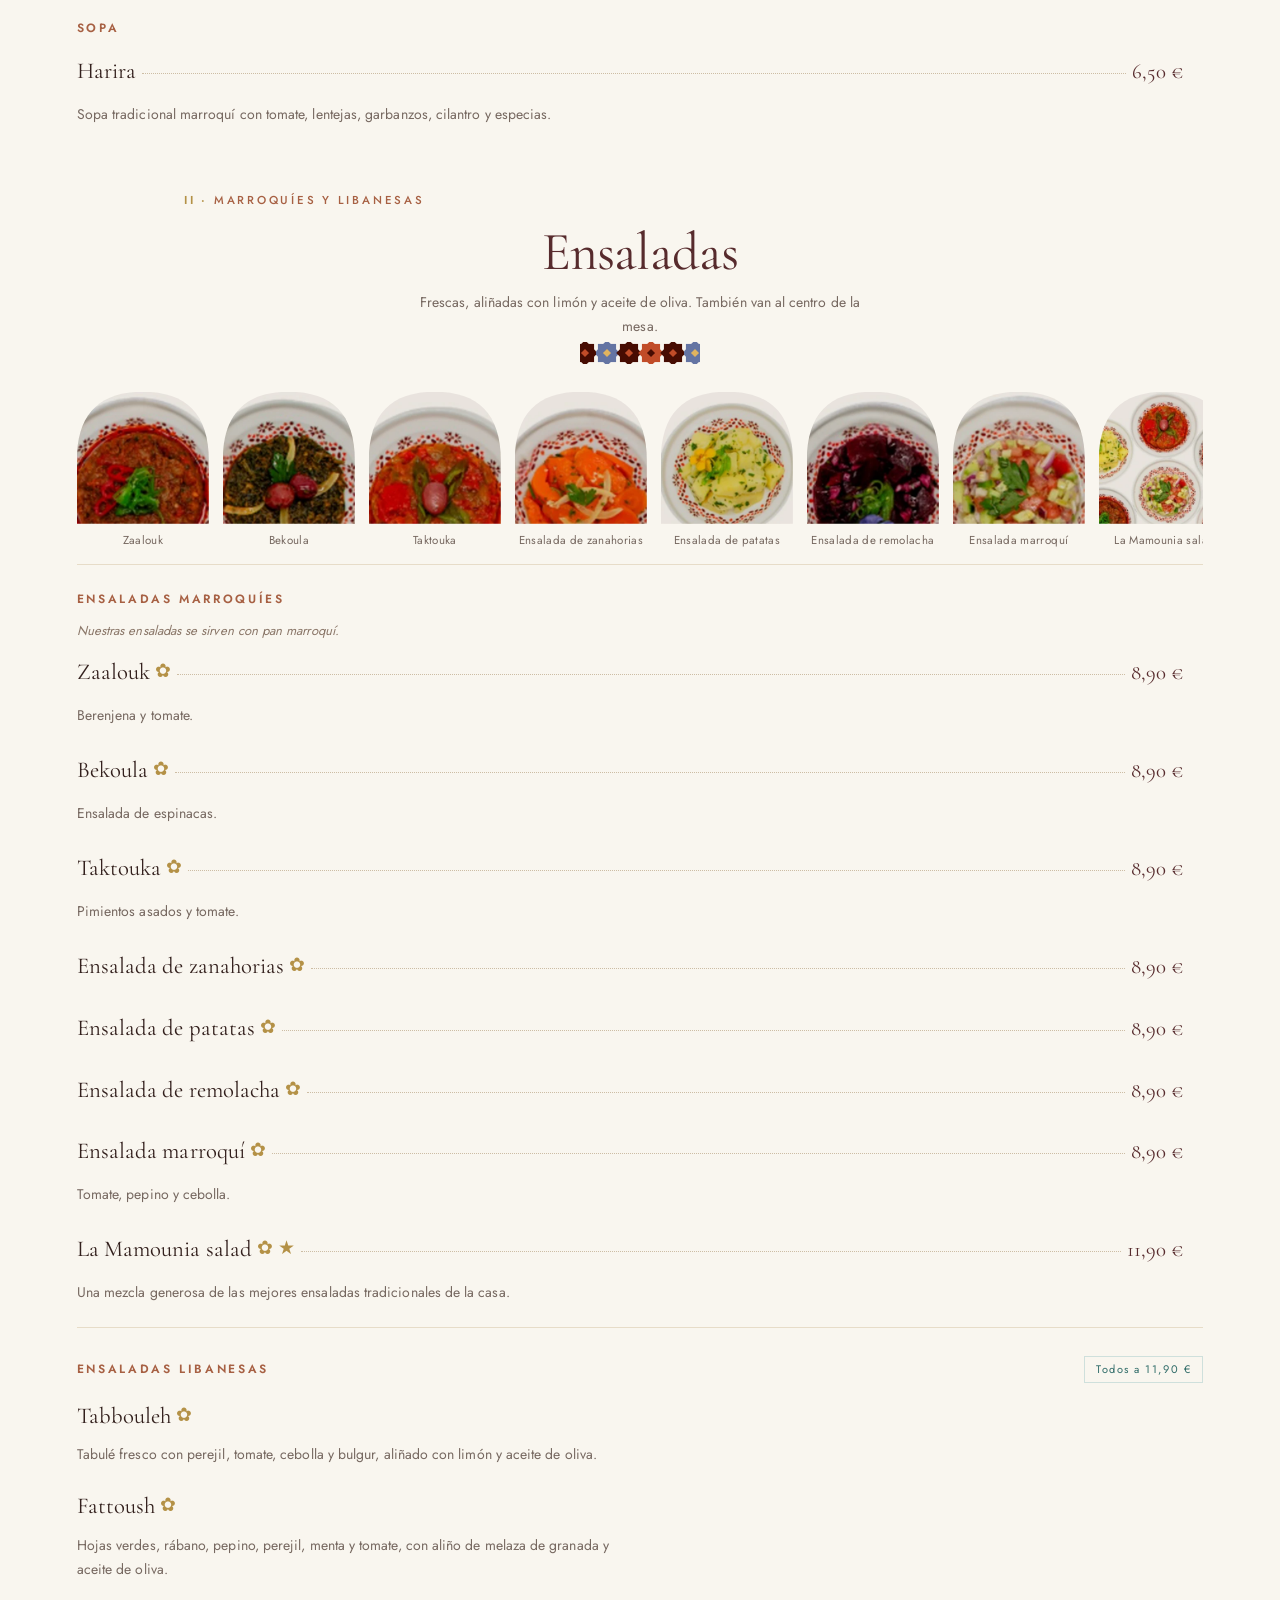
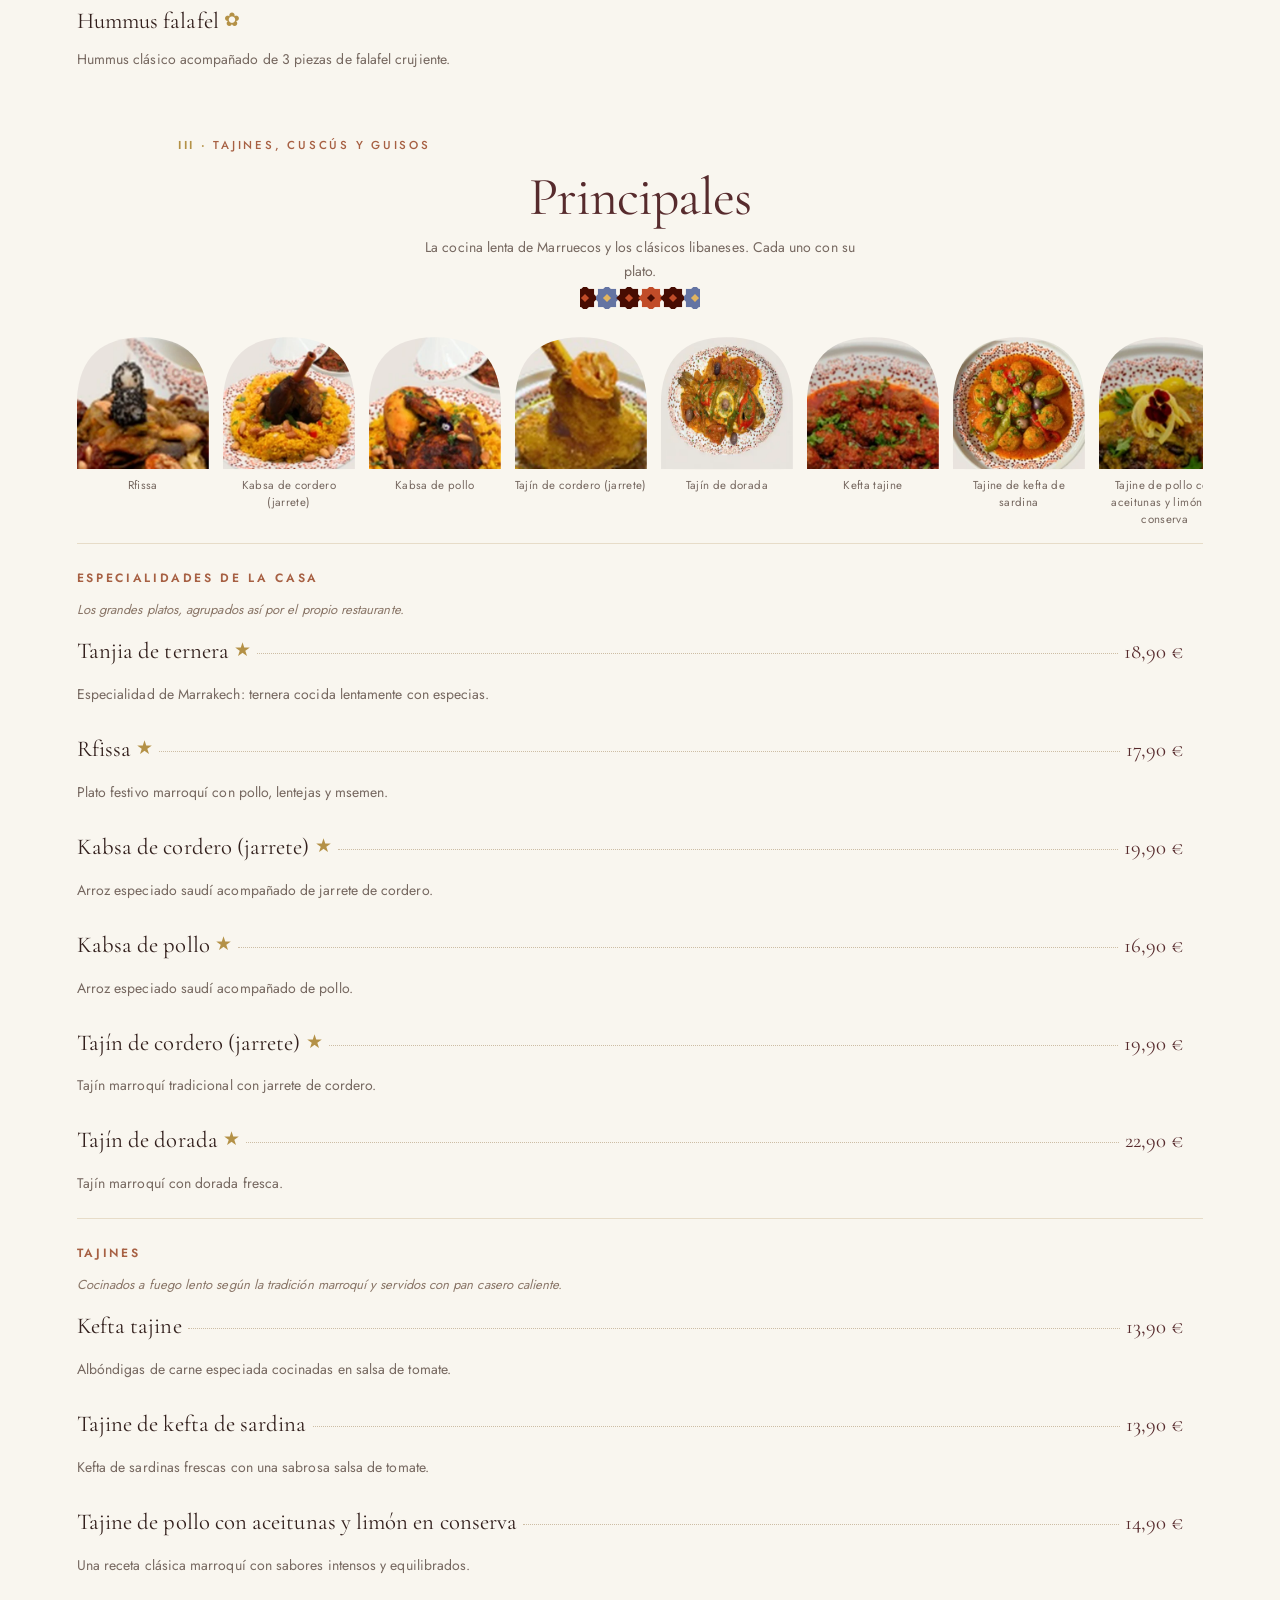
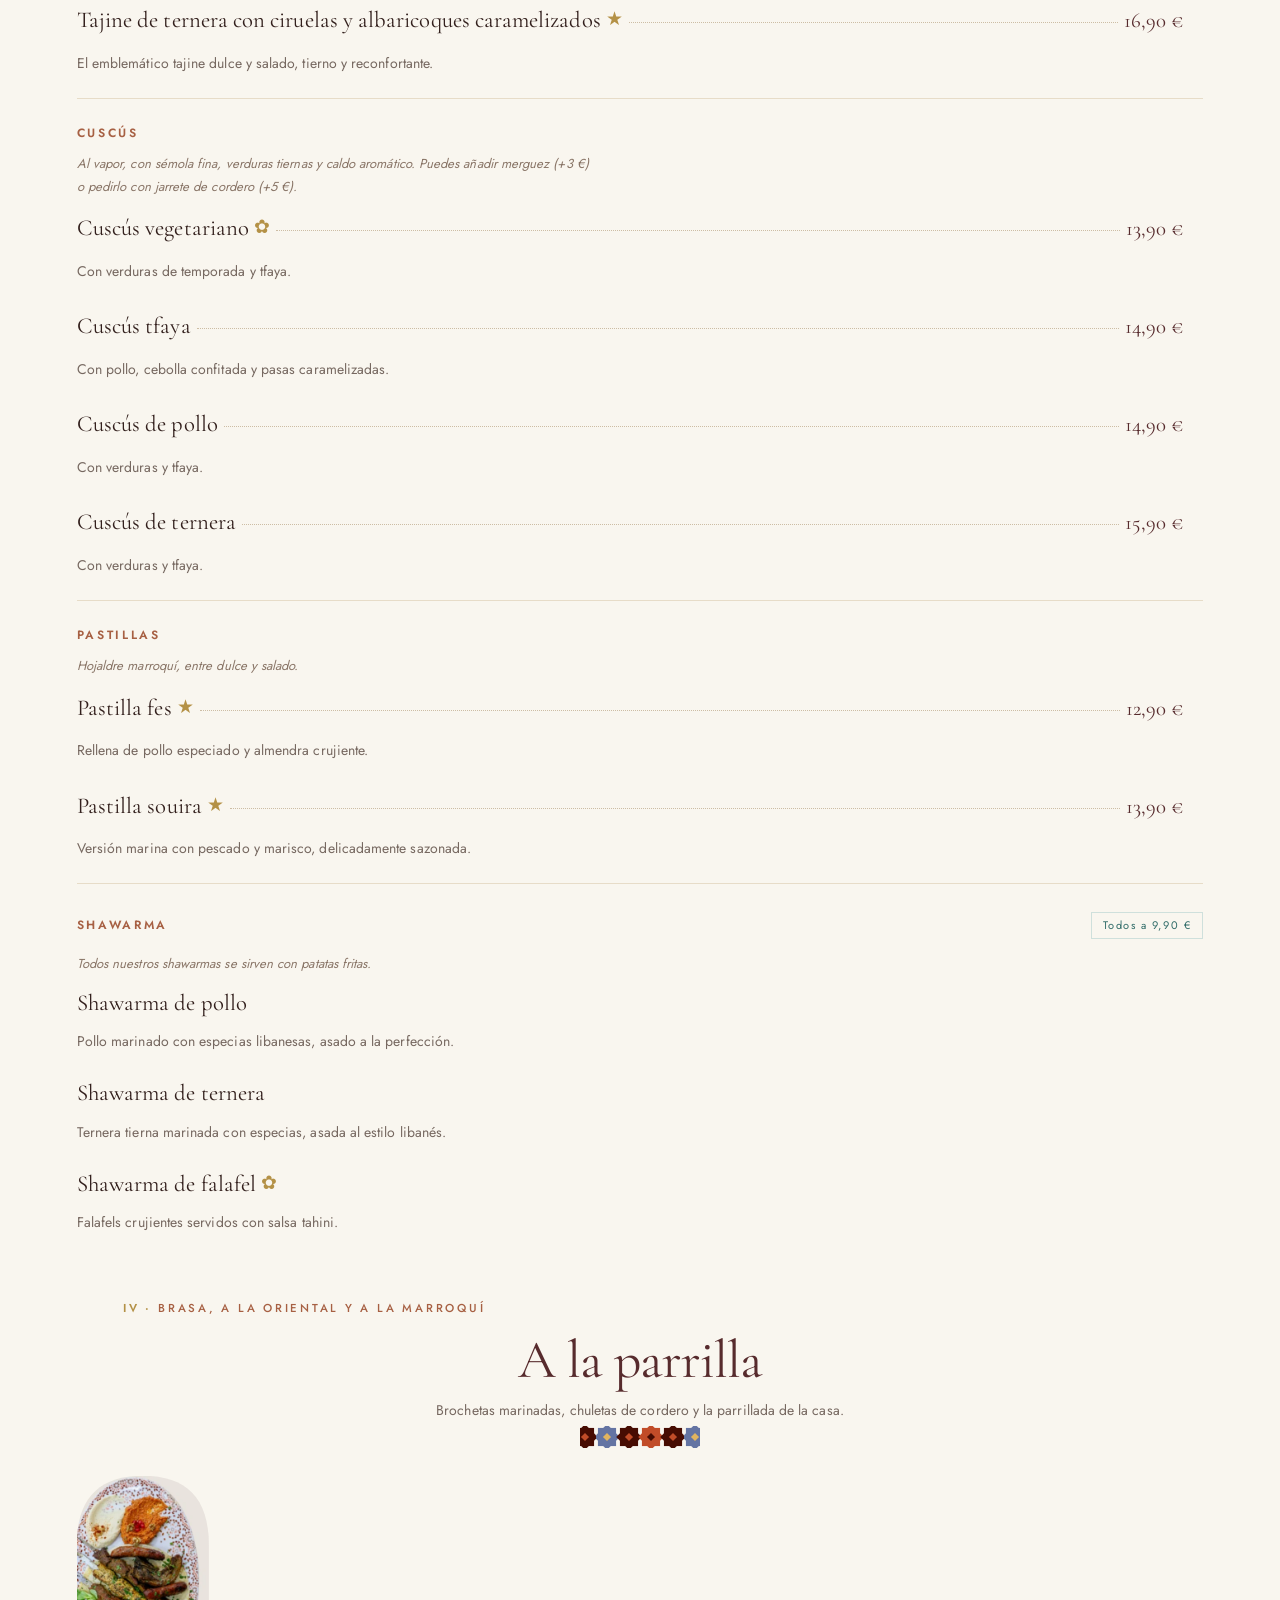
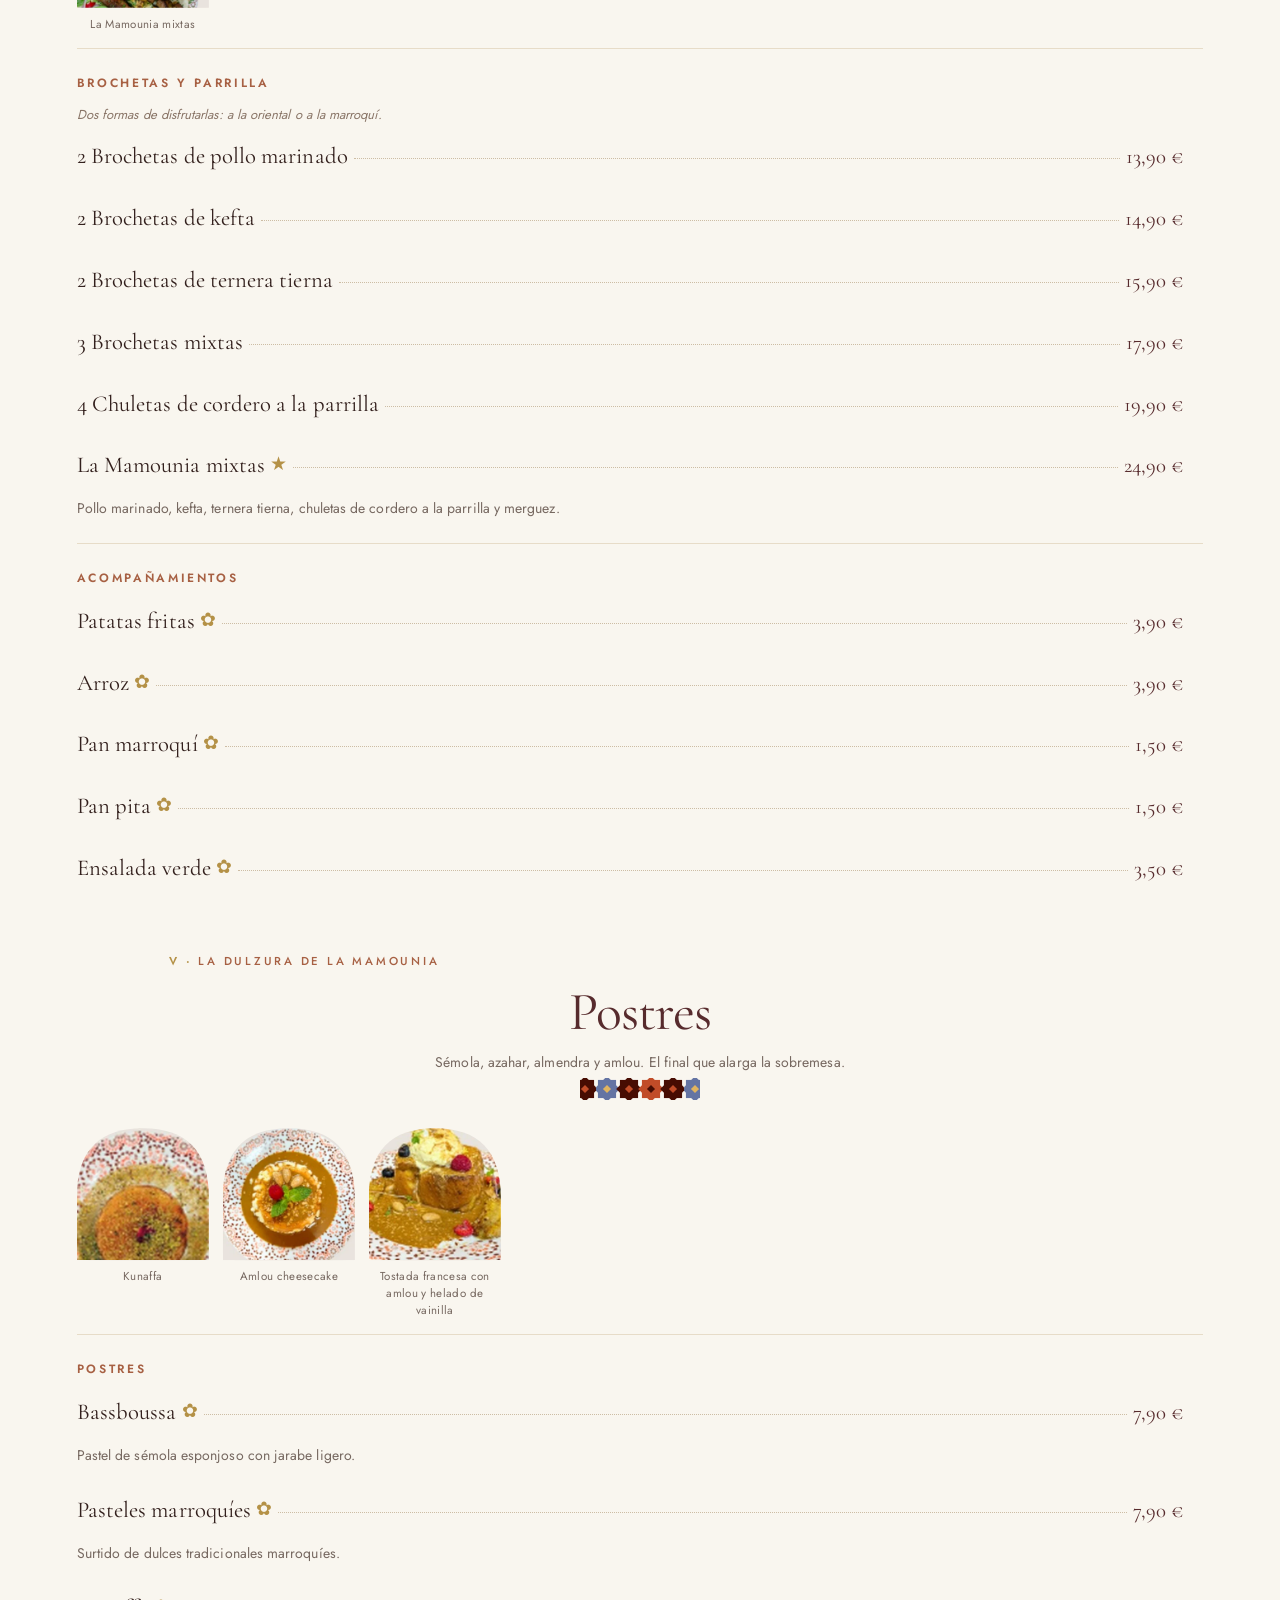
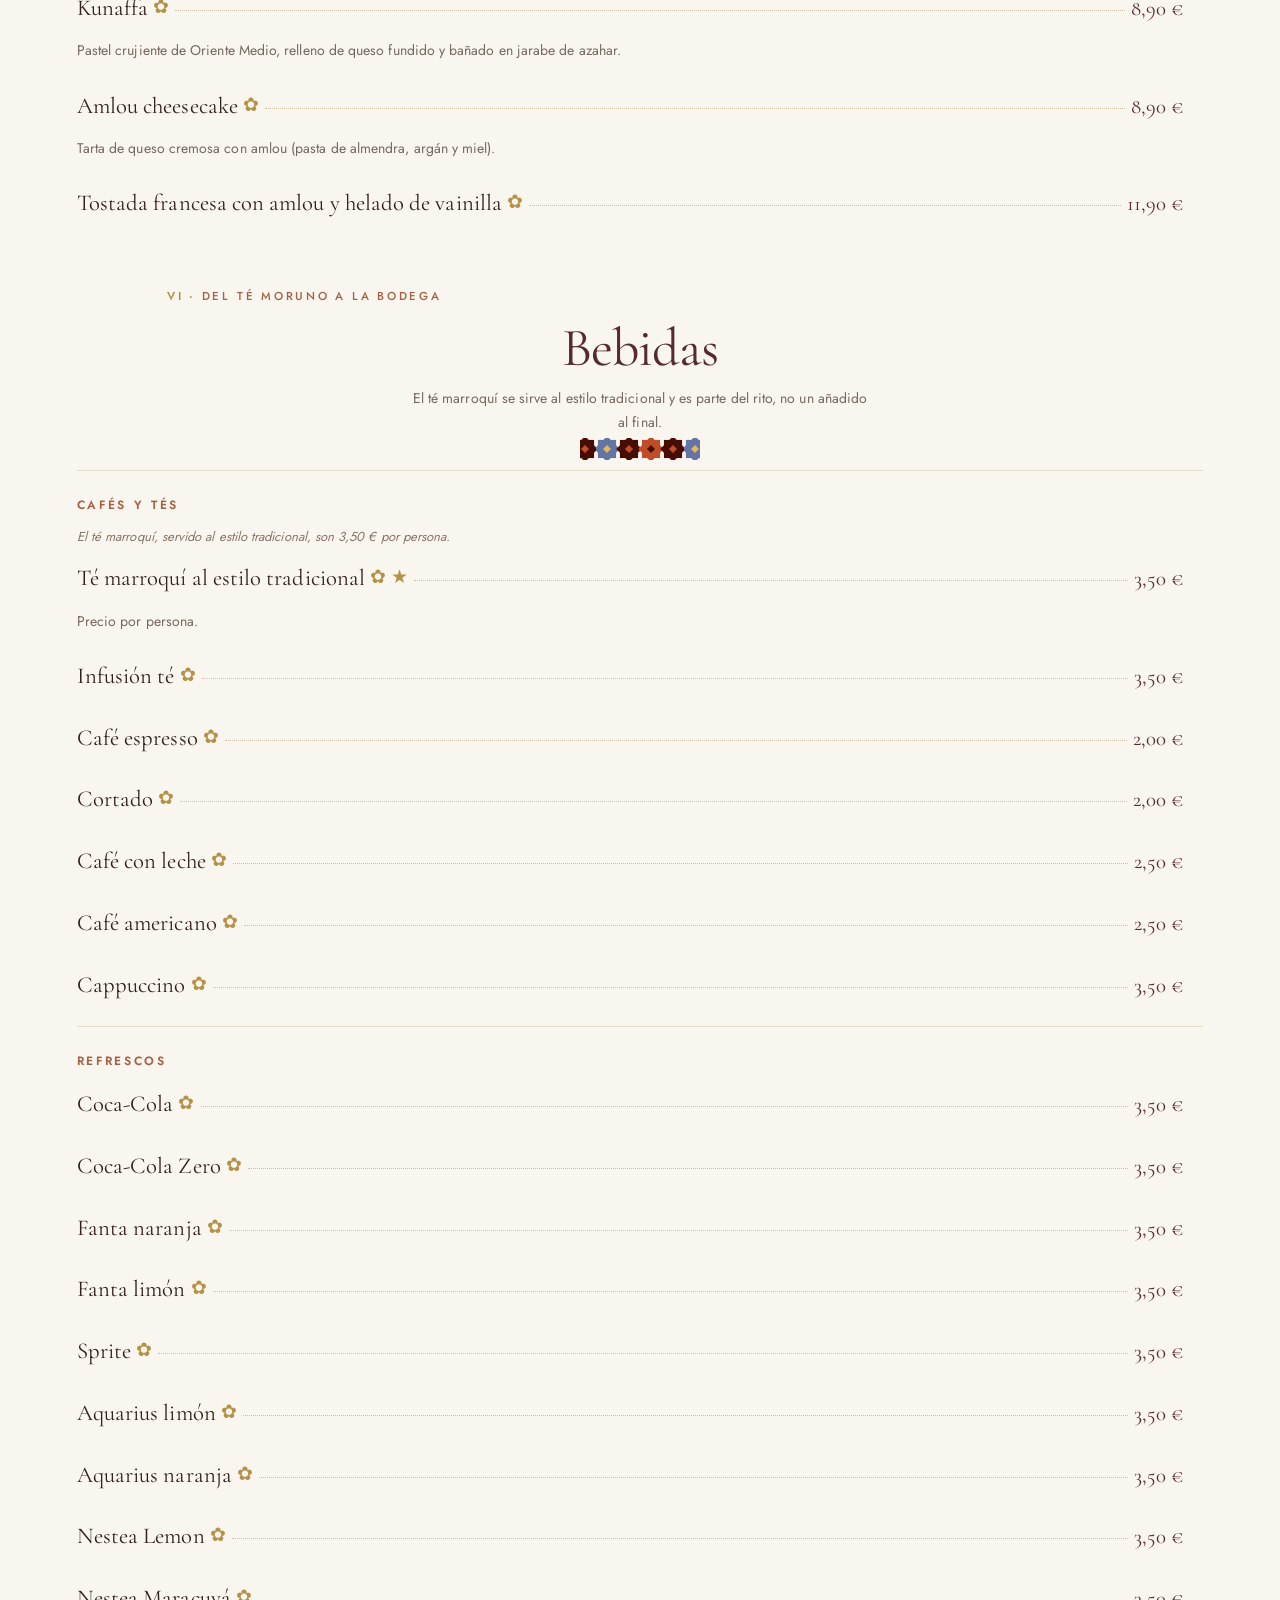
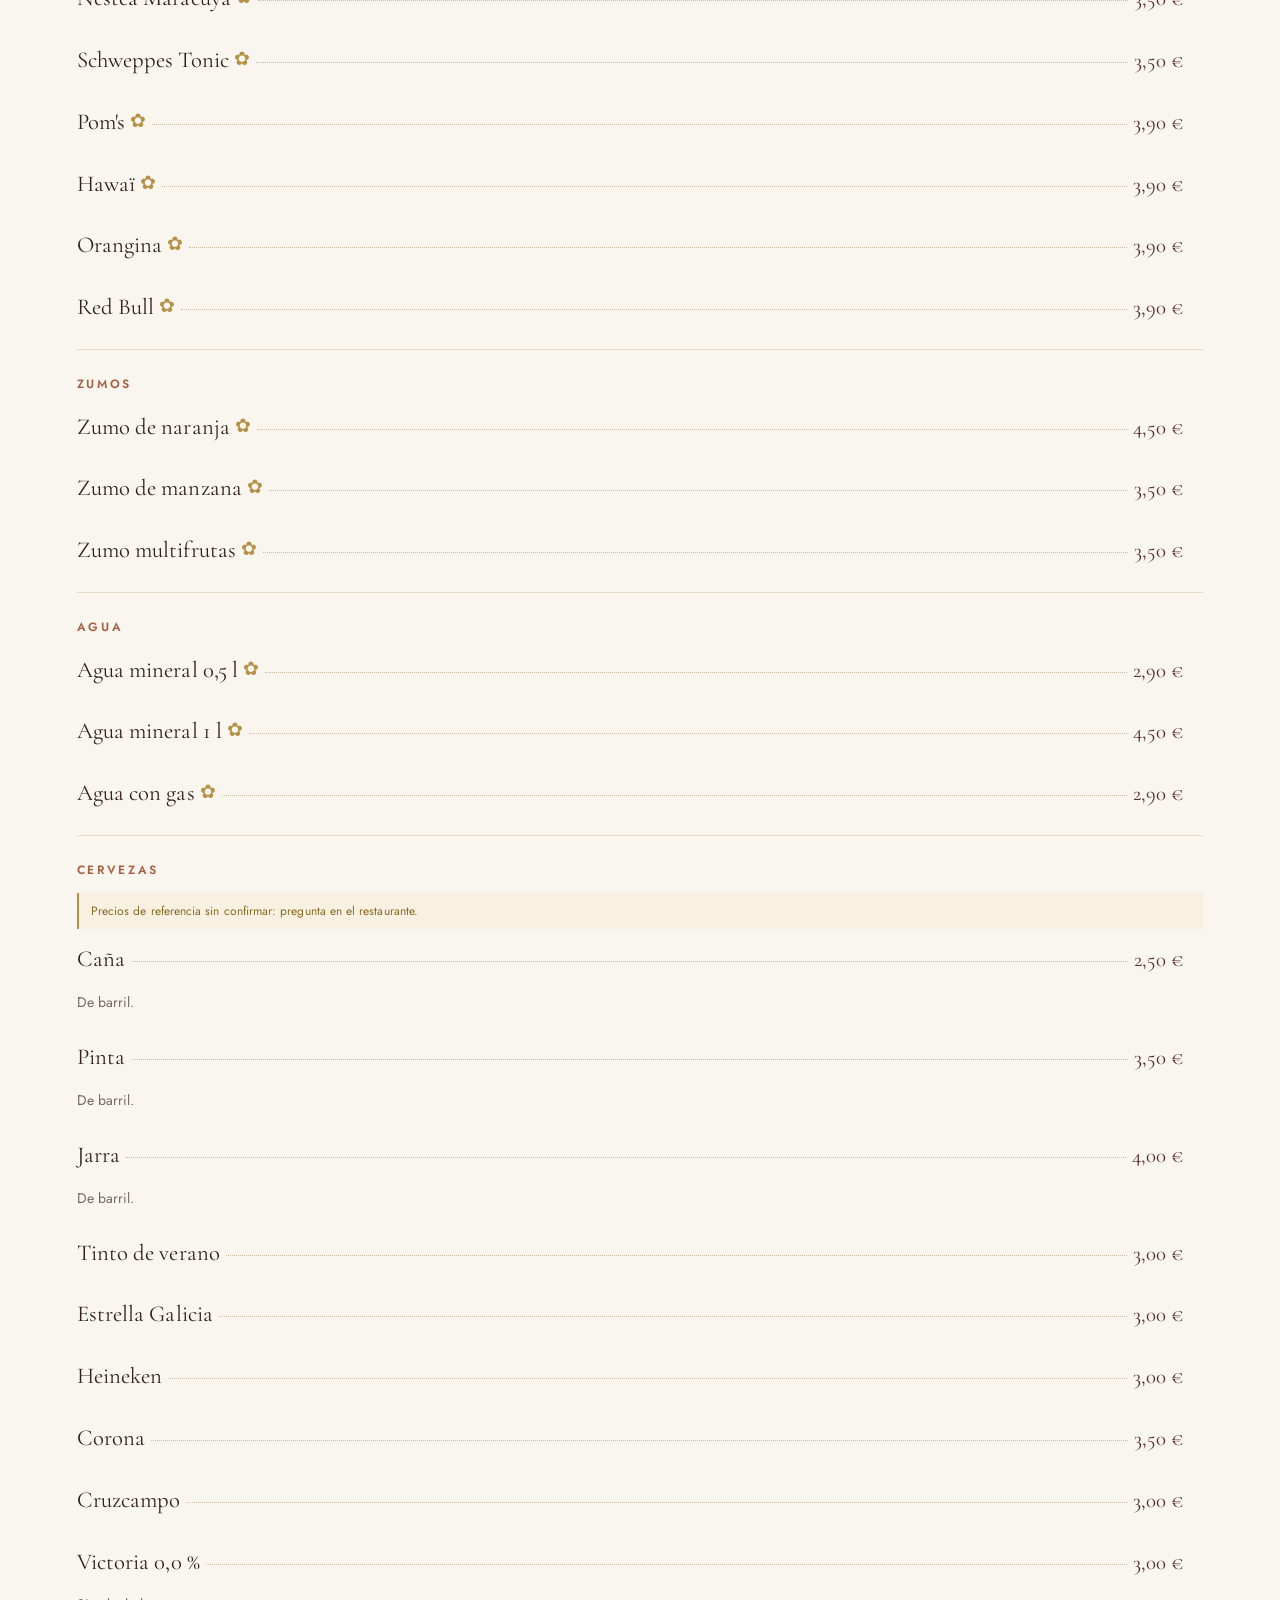
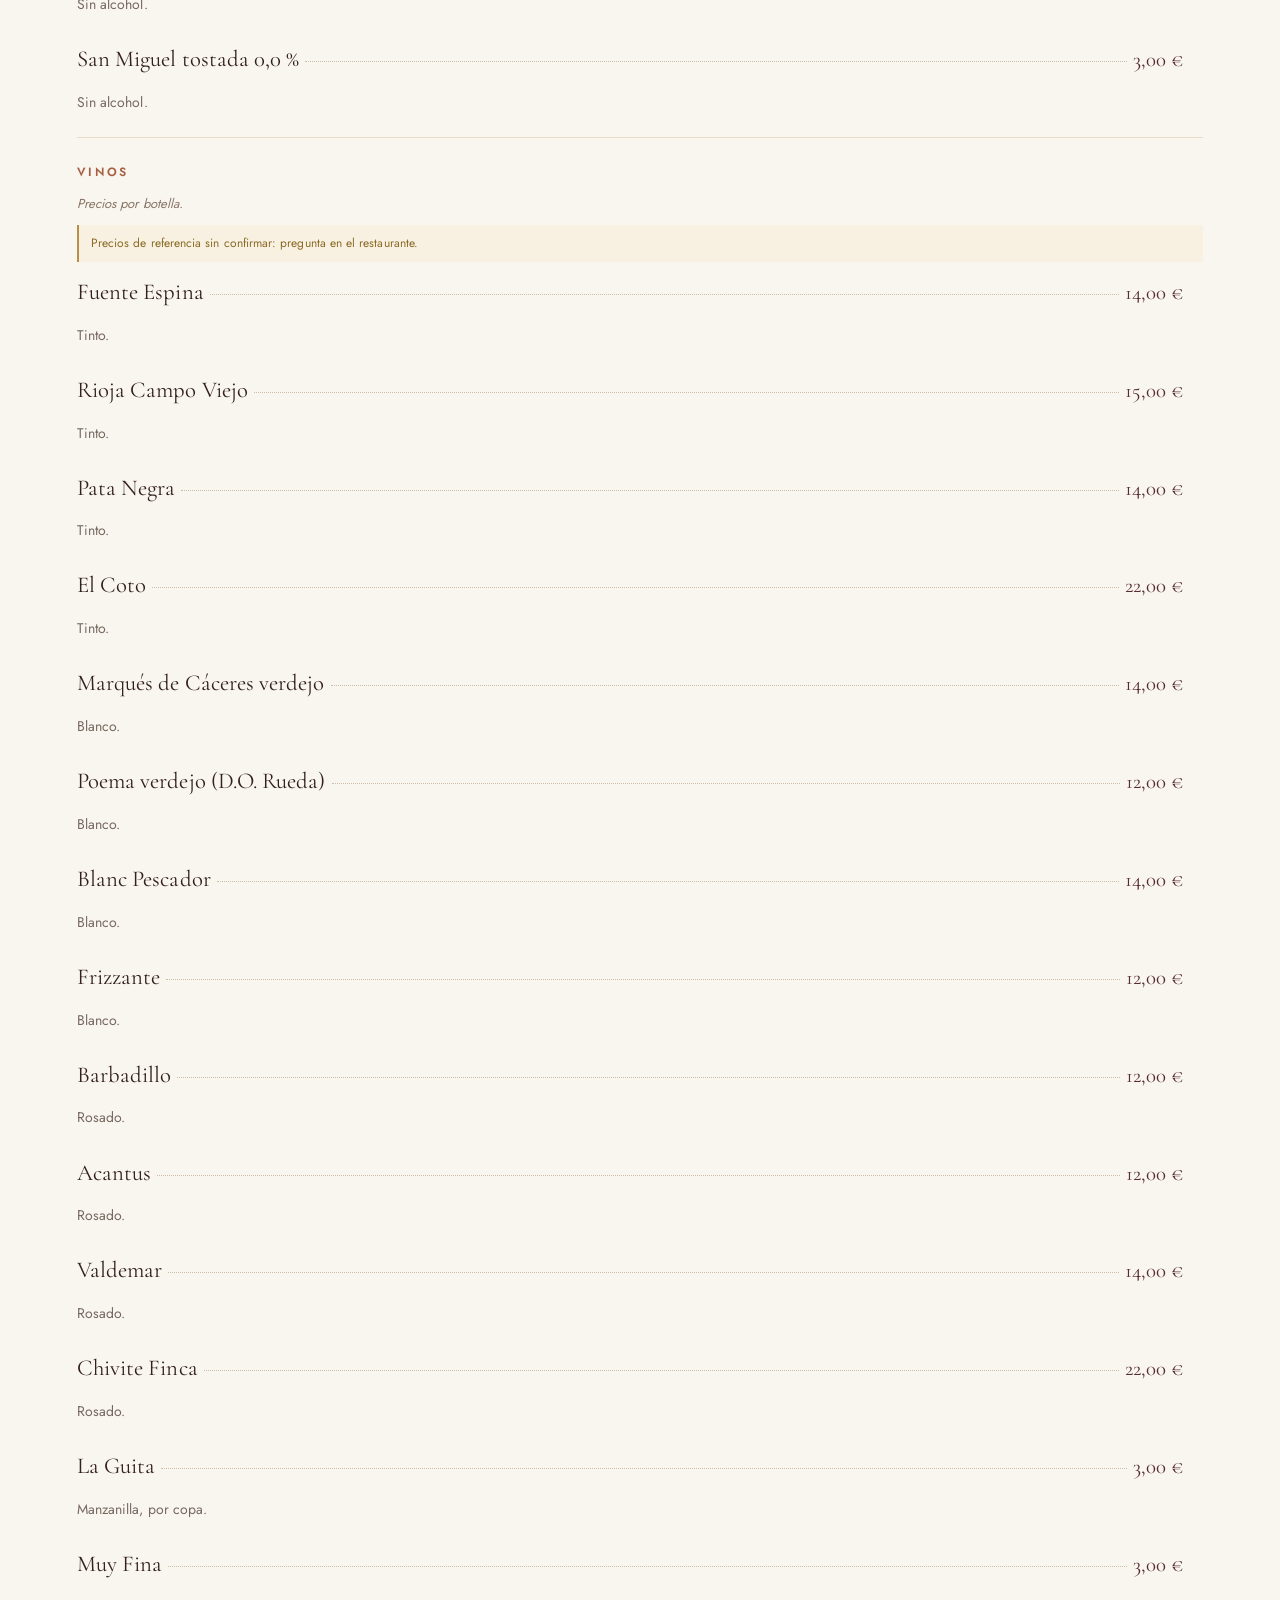
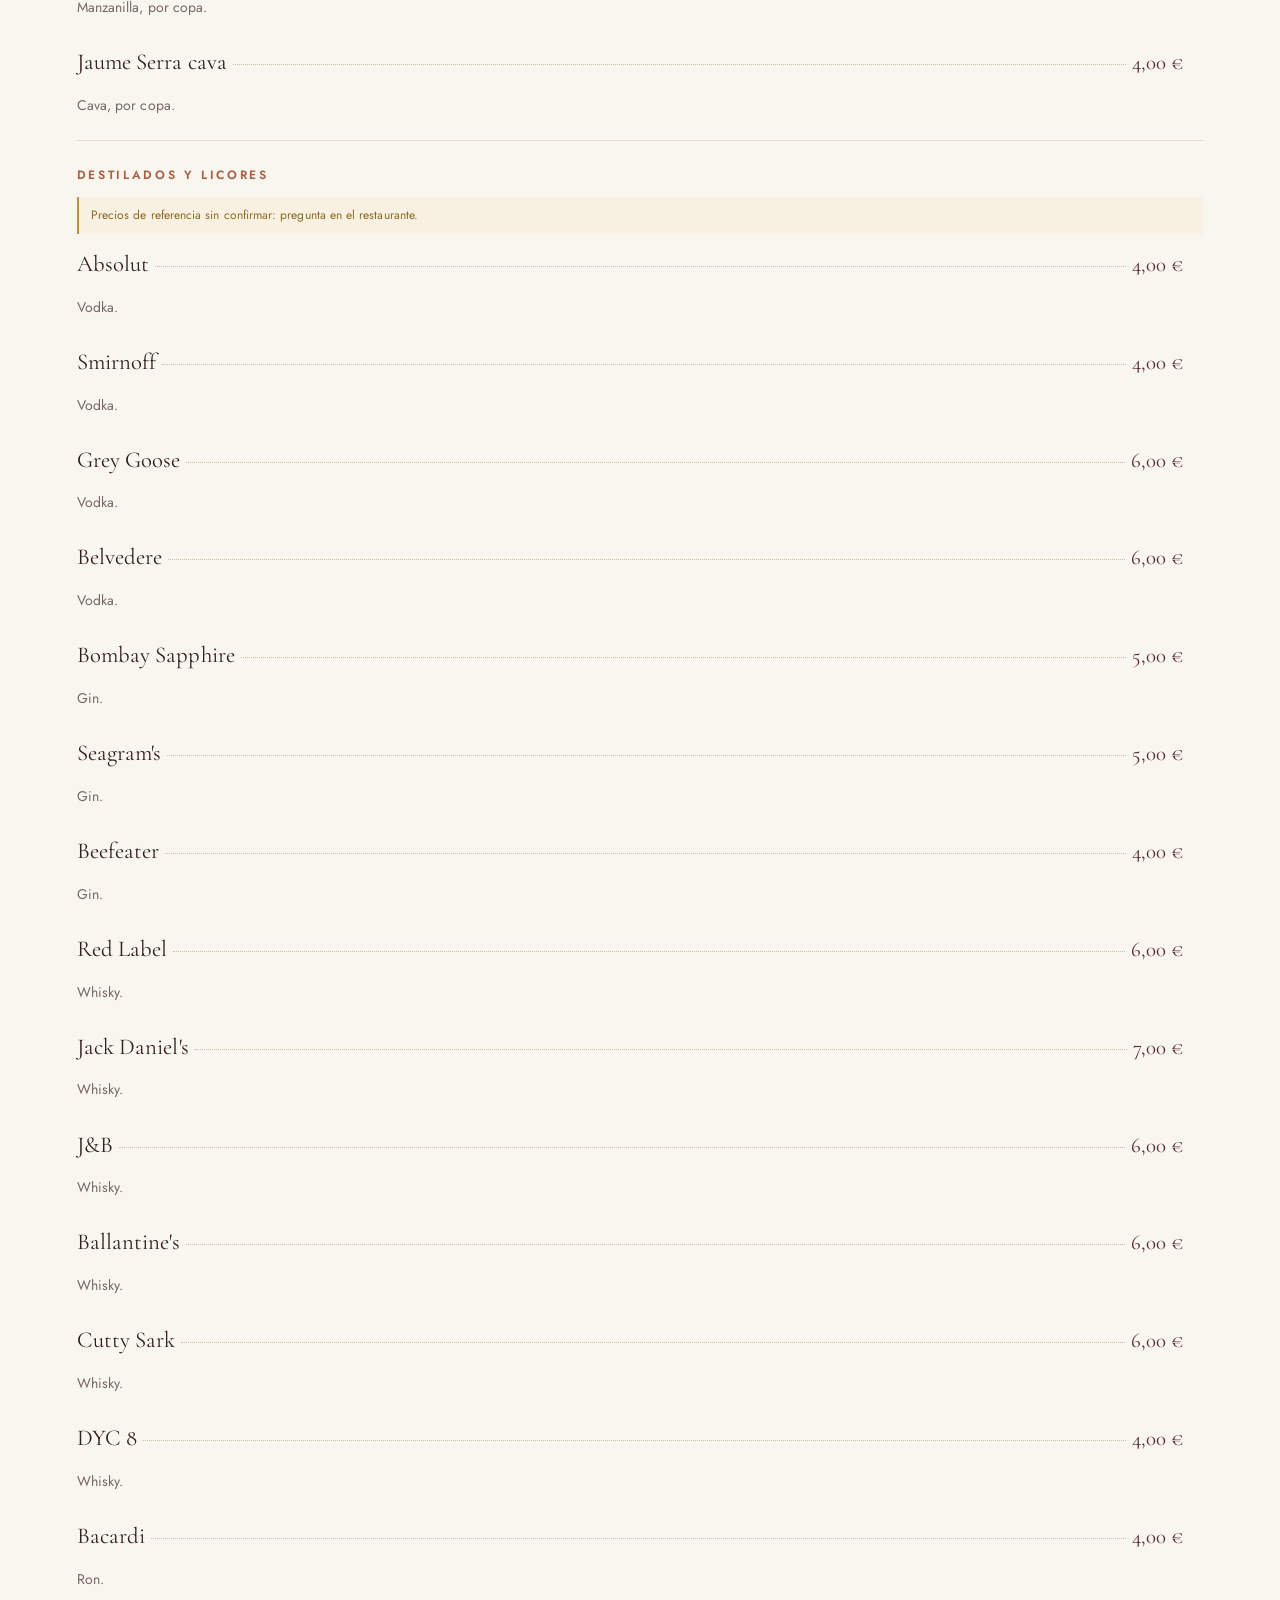
==== commit 67e407ba: "Arregla el menú de navegación, las escenas del hero y el sello El menú móvil no se veía: la regla bo" ====
--- a/carta.html
+++ b/carta.html
@@ -12,9 +12,9 @@
 <meta property="og:image" content="assets/images/tajines.jpg">
 <meta name="theme-color" content="#562b2b">
 <link rel="icon" href="logo.jpg">
-<link rel="stylesheet" href="css/styles.css?v=carta-7"><link rel="stylesheet" href="css/theme.css?v=tema-9">
+<link rel="stylesheet" href="css/styles.css?v=carta-7"><link rel="stylesheet" href="css/theme.css?v=tema-13">
 <script type="application/ld+json">{"@context":"https://schema.org","@type":"Restaurant","name":"La Mamounia Fuengirola","telephone":"+34620262019","priceRange":"€€","address":{"@type":"PostalAddress","streetAddress":"Paseo Marítimo Rey de España, 5","addressLocality":"Fuengirola","postalCode":"29640","addressRegion":"Málaga","addressCountry":"ES"},"servesCuisine":["Marroquí","Libanesa","Oriente Medio"],"hasMenu":"https://www.thefork.es/restaurante/la-mamounia-fuengirola-r844690/menu","sameAs":["https://www.instagram.com/lamamouniafuengirola/","https://www.thefork.es/restaurante/la-mamounia-fuengirola-r844690","https://glovoapp.com/es/es/fuengirola/stores/la-mamounia-fuengirola"]}</script>
-<script src="js/script.js" defer></script>
+<script src="js/script.js?v=nav-3" defer></script>
 <script src="js/menu-data.js?v=carta-10" defer></script>
 <script src="js/menu.js?v=carta-10" defer></script>
 </head>
--- a/css/theme.css
+++ b/css/theme.css
@@ -442,3 +442,96 @@
 /* Aviso de precios sin cotejar con la carta del local */
 .group-pendiente{font-family:var(--sans);font-size:12px;color:#8a6a24;background:#f8f1e2;
   border-left:2px solid var(--gold);padding:8px 12px;margin-top:10px;max-width:none}
+
+/* =====================================================================
+   MENÚ DE NAVEGACIÓN
+   La regla de la textura (body>*{z-index:1}) empataba en especificidad con
+   header{z-index:20} y, al cargarse después, ganaba: el contenido de la
+   página tapaba el menú desplegado. Se le devuelve la prioridad.
+   ===================================================================== */
+body>header{z-index:60}
+body>.utility-bar,body>.announcement{z-index:40}
+
+.menu-toggle{position:relative;z-index:70;gap:12px;color:var(--burgundy);
+  font-family:var(--sans);font-size:11.5px;letter-spacing:.2em;text-transform:uppercase;font-weight:500}
+.menu-toggle span{display:inline-grid;place-items:center;width:40px;height:40px;border-radius:50%;
+  border:1px solid #e0d3bc;background:#fffdf8;font-size:17px;transition:background .3s,border-color .3s,transform .3s}
+.menu-toggle:hover span{border-color:var(--gold);background:var(--gold-pale)}
+/* Con el panel abierto, el botón queda sobre el granate: se invierte para
+   que siga leyéndose (el panel es hijo de la cabecera y la cubre). */
+.menu-toggle[aria-expanded=true]{color:#f6efe1}
+.menu-toggle[aria-expanded=true] span{background:var(--gold-light);border-color:var(--gold-light);
+  color:var(--burgundy-ink);transform:rotate(90deg)}
+
+@media(max-width:800px){
+  /* Panel a pantalla completa, por encima de todo */
+  #navigation{
+    display:flex;position:fixed;inset:0;top:0;z-index:55;
+    flex-direction:column;justify-content:flex-start;gap:0;
+    padding:var(--nav-top,140px) 8% 30px;border:0;
+    background:radial-gradient(ellipse at 75% 8%,#6b3639,#3a1c1f 62%);
+    background-color:#3a1c1f;
+    opacity:0;visibility:hidden;transform:translateY(-12px);
+    transition:opacity .34s ease,transform .38s cubic-bezier(.22,1,.36,1),visibility .34s;
+    overflow-y:auto;overscroll-behavior:contain;
+  }
+  #navigation:before{
+    content:'';position:absolute;inset:0;pointer-events:none;opacity:.5;
+    background-image:url("data:image/svg+xml,%3Csvg%20xmlns='http://www.w3.org/2000/svg'%20width='40'%20height='40'%20viewBox='0%200%2040%2040'%3E%3Cg%20opacity='.07'%3E%3Crect%20x='3.5'%20y='3.5'%20width='33'%20height='33'%20fill='%23e1b45f'/%3E%3Crect%20x='3.5'%20y='3.5'%20width='33'%20height='33'%20fill='%23e1b45f'%20transform='rotate(45%2020%2020)'/%3E%3C/g%3E%3C/svg%3E");
+  }
+  #navigation.open{opacity:1;visibility:visible;transform:none}
+  body.nav-abierto{overflow:hidden}
+
+  #navigation a{
+    position:relative;display:flex;align-items:baseline;gap:16px;
+    font-family:var(--display);font-size:2.5rem;font-weight:400;letter-spacing:-.02em;
+    text-transform:none;color:#f6efe1;padding:13px 0;border-bottom:1px solid #ffffff14;
+    opacity:0;transform:translateY(14px);
+  }
+  #navigation.open a{animation:nav-entra .45s cubic-bezier(.22,1,.36,1) forwards}
+  #navigation.open a:nth-of-type(1){animation-delay:.05s}
+  #navigation.open a:nth-of-type(2){animation-delay:.1s}
+  #navigation.open a:nth-of-type(3){animation-delay:.15s}
+  #navigation.open a:nth-of-type(4){animation-delay:.2s}
+  #navigation.open a:nth-of-type(5){animation-delay:.25s}
+  #navigation a:after{display:none}
+  #navigation a[aria-current=page]{color:var(--gold-light)}
+  #navigation a[aria-current=page]:before{content:'';position:absolute;left:-16px;top:50%;
+    width:5px;height:5px;border-radius:50%;background:var(--gold);transform:translateY(-50%)}
+  .nav-num{font-family:var(--sans);font-size:11px;letter-spacing:.18em;color:var(--gold);opacity:.85;flex-shrink:0}
+
+  .nav-marca{position:absolute;top:var(--marca-top,34px);left:8%;font-family:var(--display);font-size:1.5rem;
+    color:var(--gold-light);letter-spacing:.01em;opacity:0}
+  #navigation.open .nav-marca{animation:nav-entra .45s ease .02s forwards}
+  .nav-foot{margin-top:34px;display:flex;flex-direction:column;gap:14px;opacity:0}
+  #navigation.open .nav-foot{animation:nav-entra .5s cubic-bezier(.22,1,.36,1) .32s forwards}
+  .nav-call{font-family:var(--display)!important;font-size:2rem!important;color:var(--gold-light)!important;
+    padding:0!important;border:0!important;display:inline-block!important}
+  .nav-wa{font-family:var(--sans)!important;font-size:13px!important;letter-spacing:.06em;
+    color:#f6efe1!important;padding:13px 20px!important;border:1px solid #ffffff33!important;
+    border-radius:30px;align-self:flex-start;display:inline-block!important}
+  .nav-wa:hover{background:#ffffff14}
+  .nav-place{font-family:var(--sans);font-size:11.5px;letter-spacing:.06em;color:#c8b3a4;line-height:1.6}
+}
+@keyframes nav-entra{to{opacity:1;transform:none}}
+
+@media(max-width:560px){
+  #navigation{padding:var(--nav-top,130px) 7% 26px}
+  .nav-marca{left:7%}
+  #navigation a{font-size:2.1rem;padding:11px 0;gap:13px}
+  .nav-call{font-size:1.75rem!important}
+  .nav-foot{margin-top:26px}
+}
+/* Sin animación de entrada para quien prefiere no verla */
+@media(prefers-reduced-motion:reduce){
+  #navigation,#navigation a,#navigation .nav-foot{transition:none;animation:none;opacity:1;transform:none}
+  #navigation{visibility:hidden}
+  #navigation.open{visibility:visible}
+}
+
+/* Los añadidos del panel móvil no pintan nada en el menú horizontal */
+@media(min-width:801px){
+  .nav-num,.nav-foot,.nav-marca{display:none}
+  #navigation{position:static;opacity:1;visibility:visible;transform:none;background:none;padding:0}
+  #navigation:before{display:none}
+}
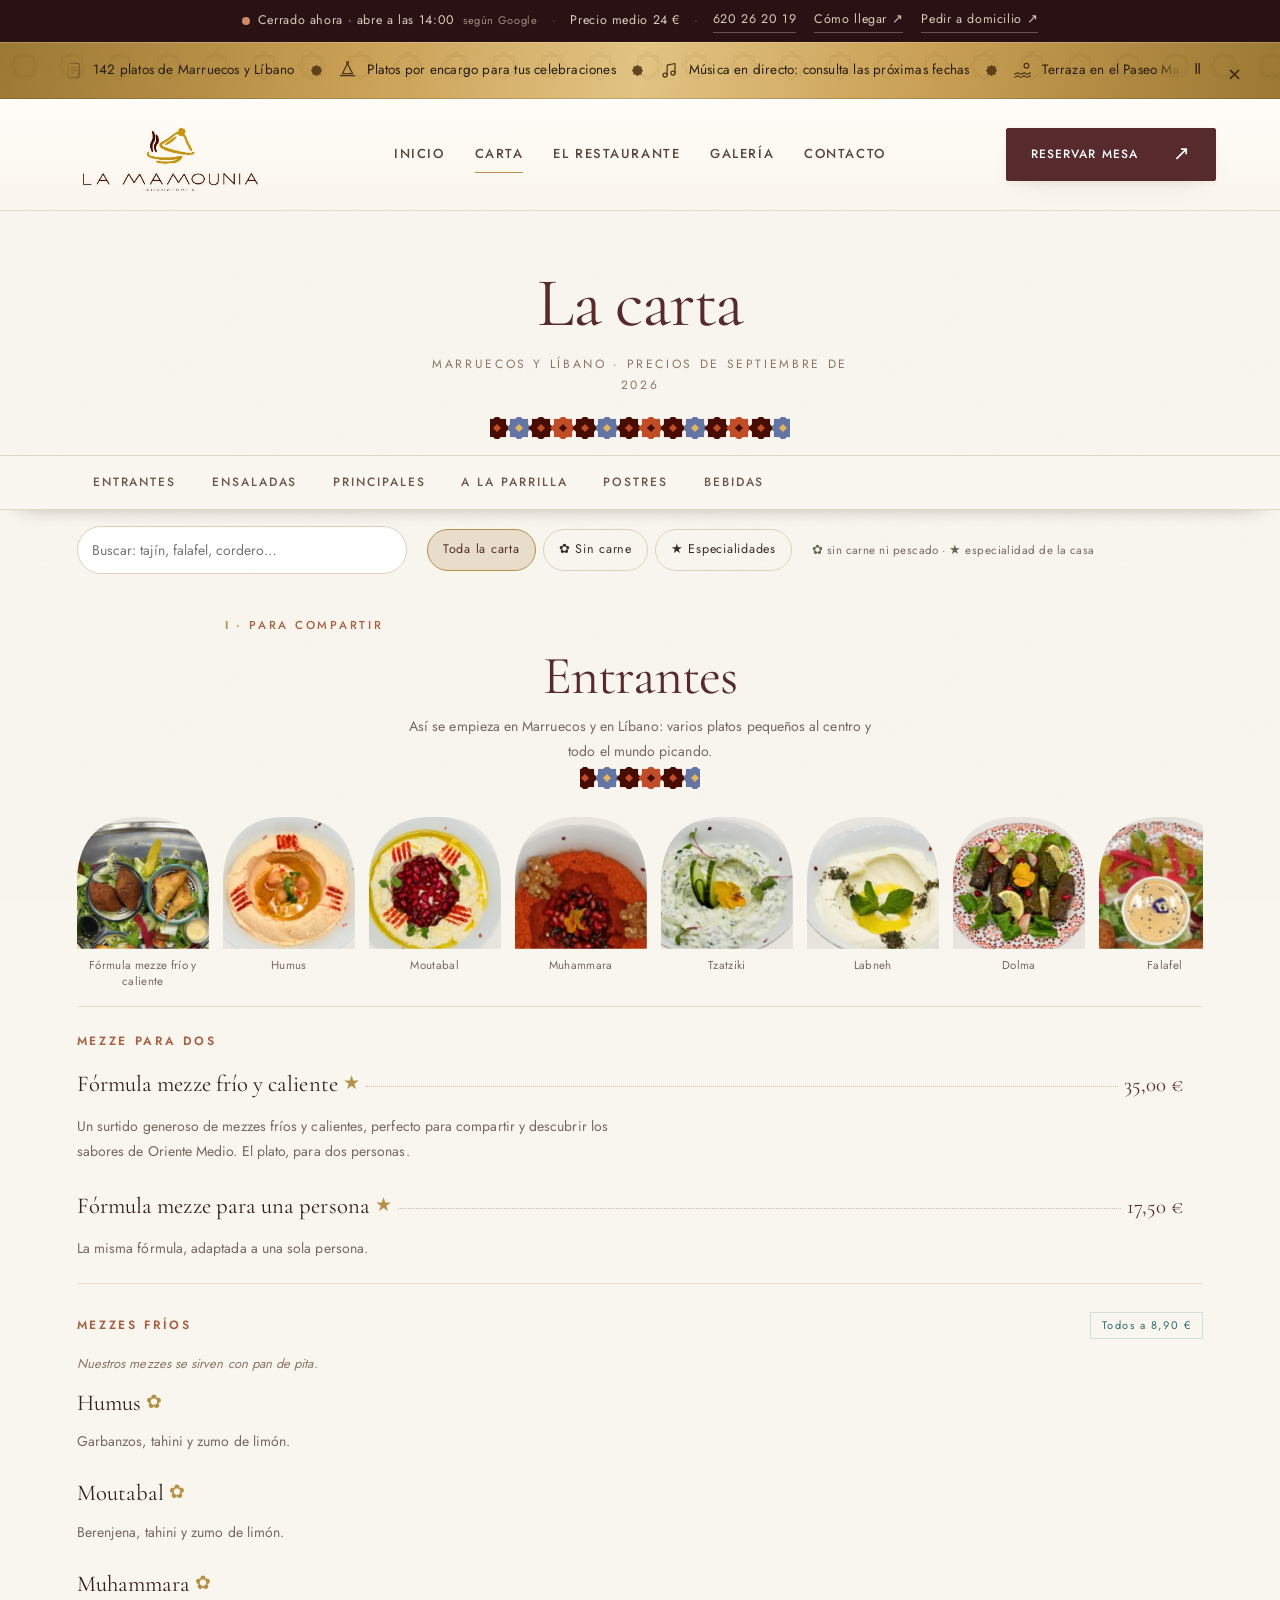
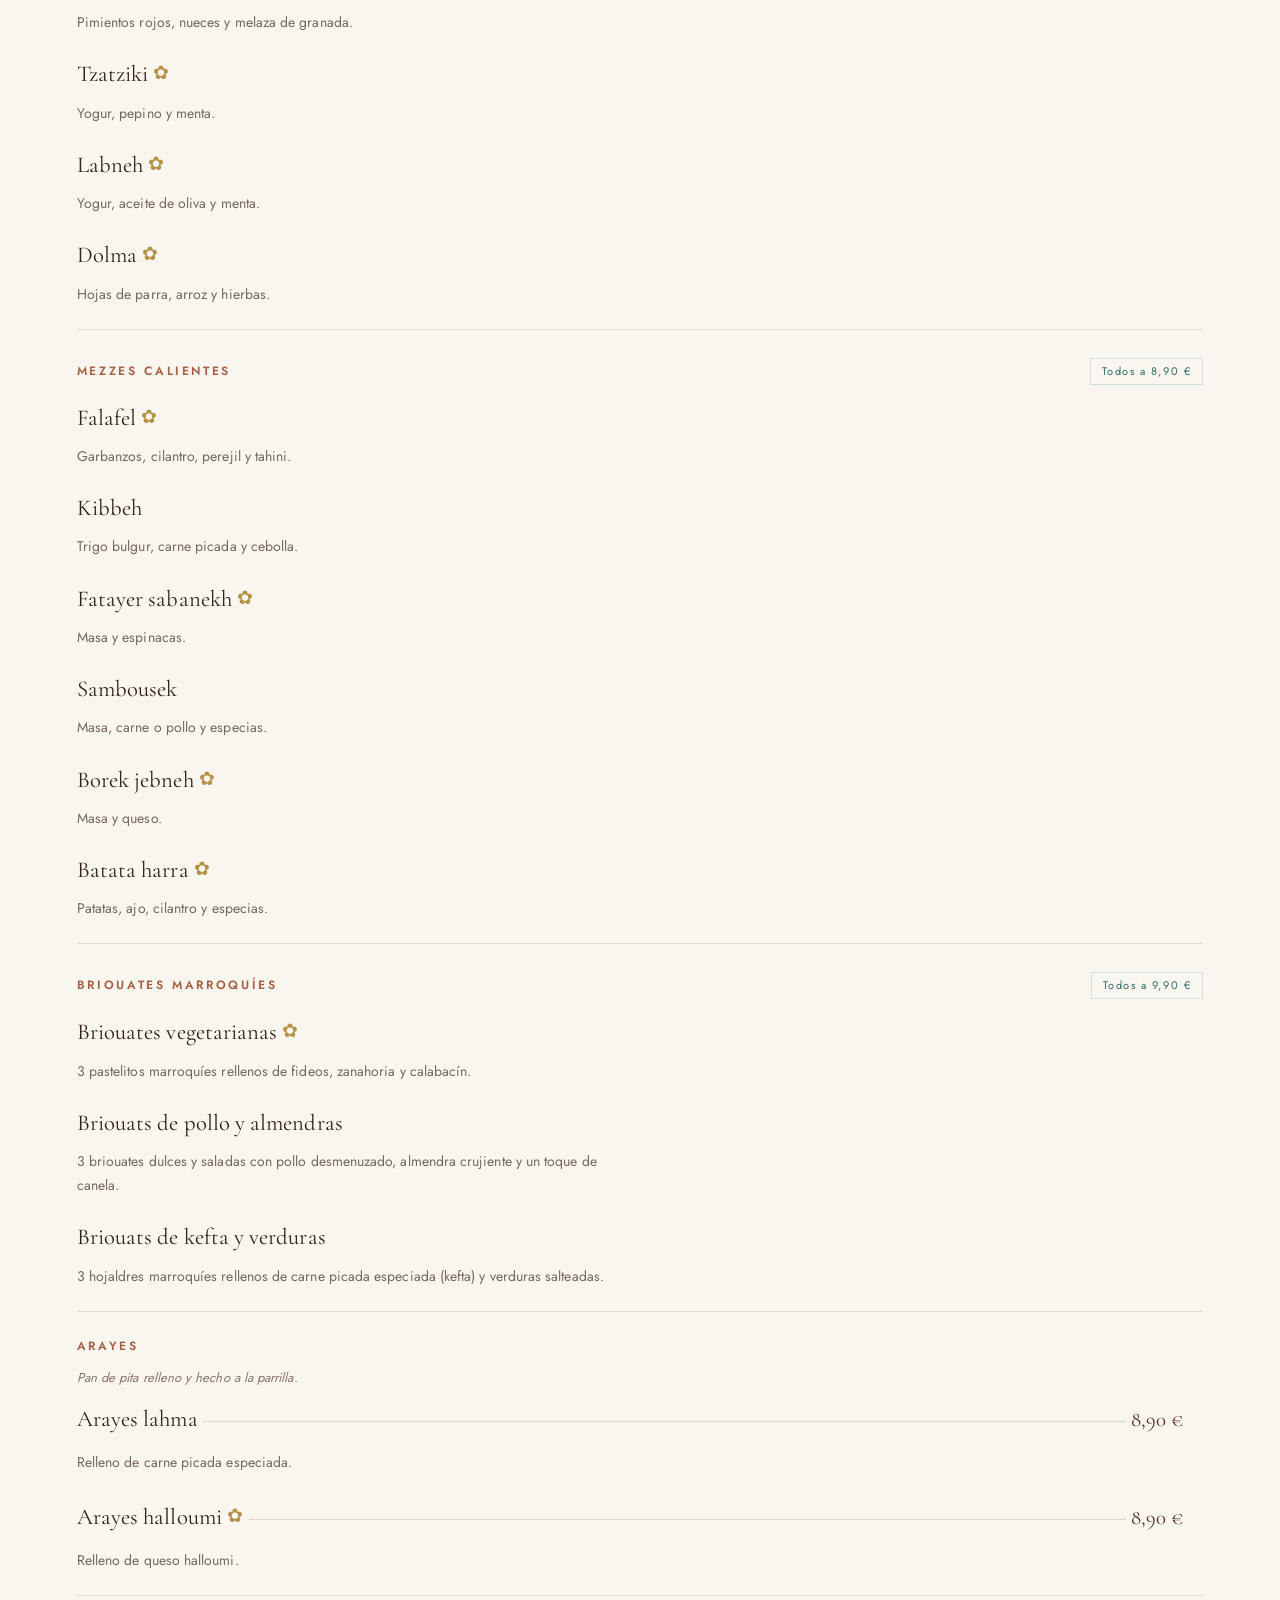
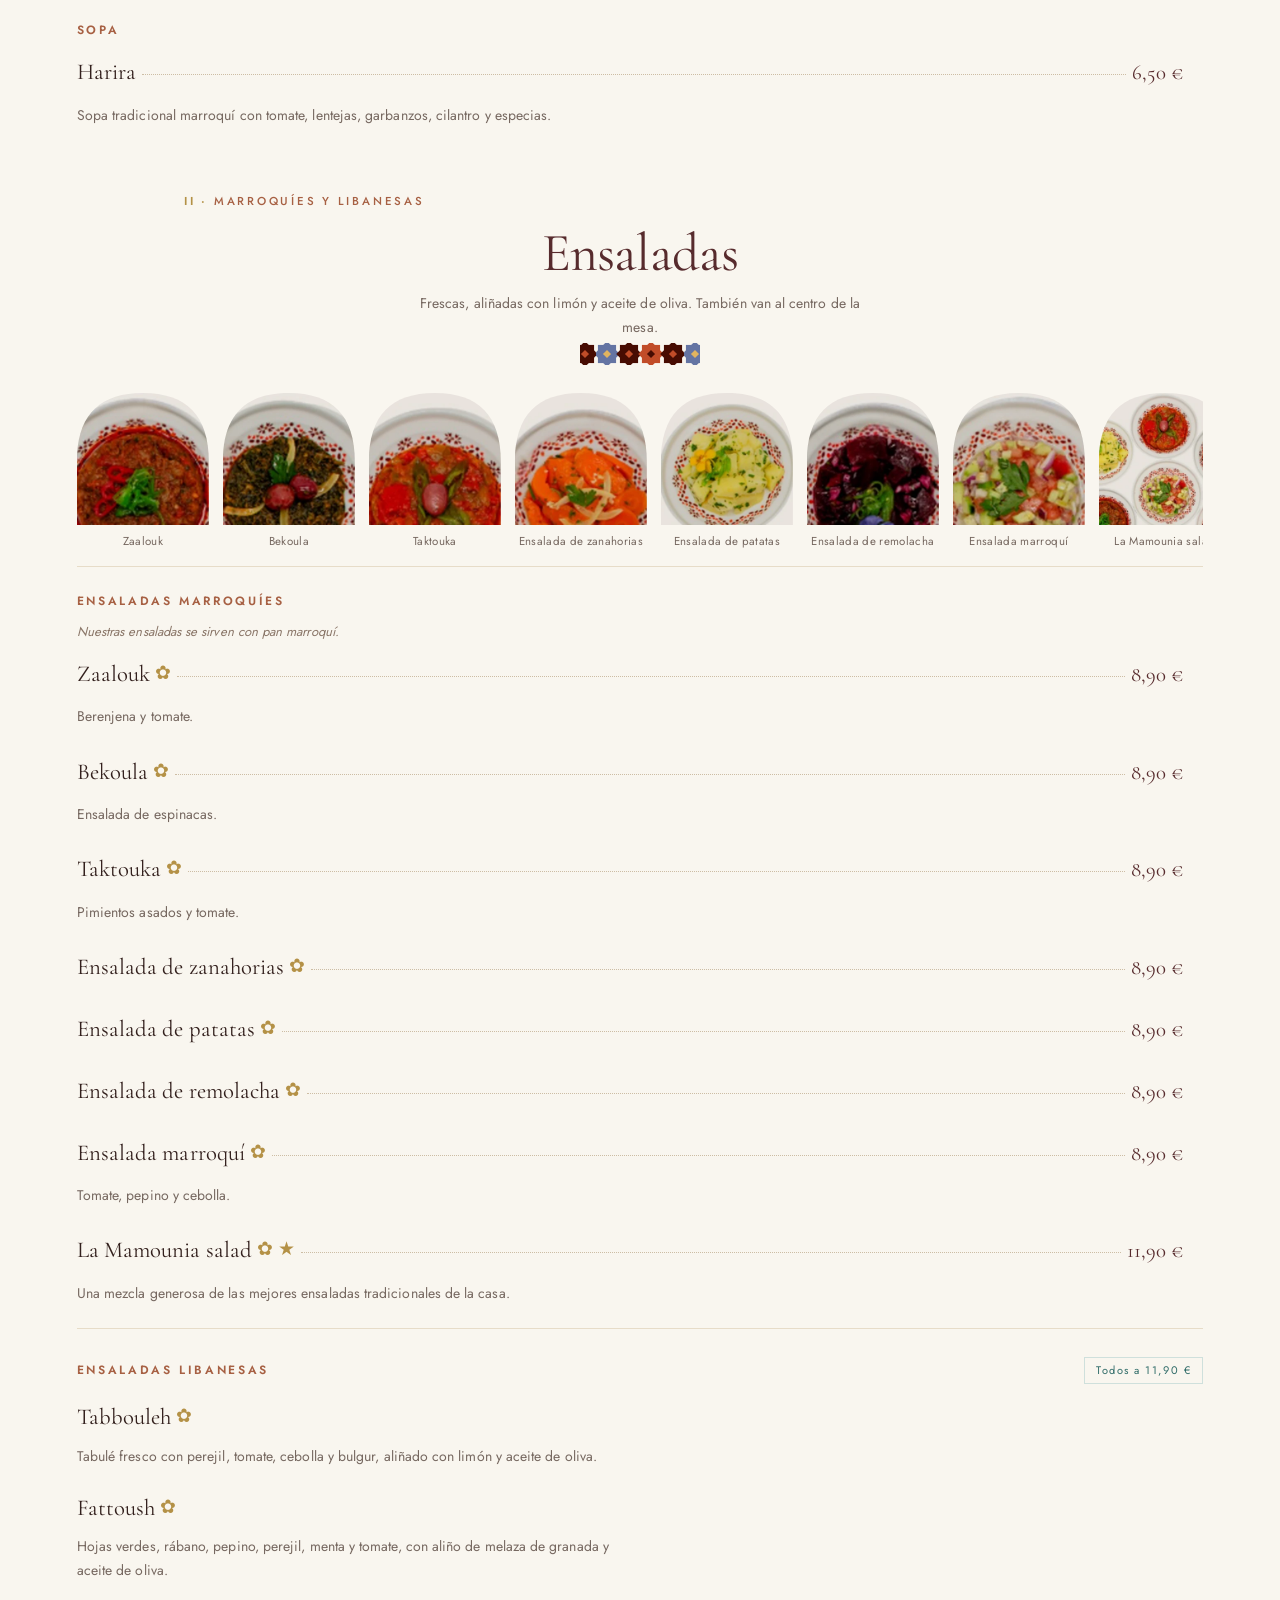
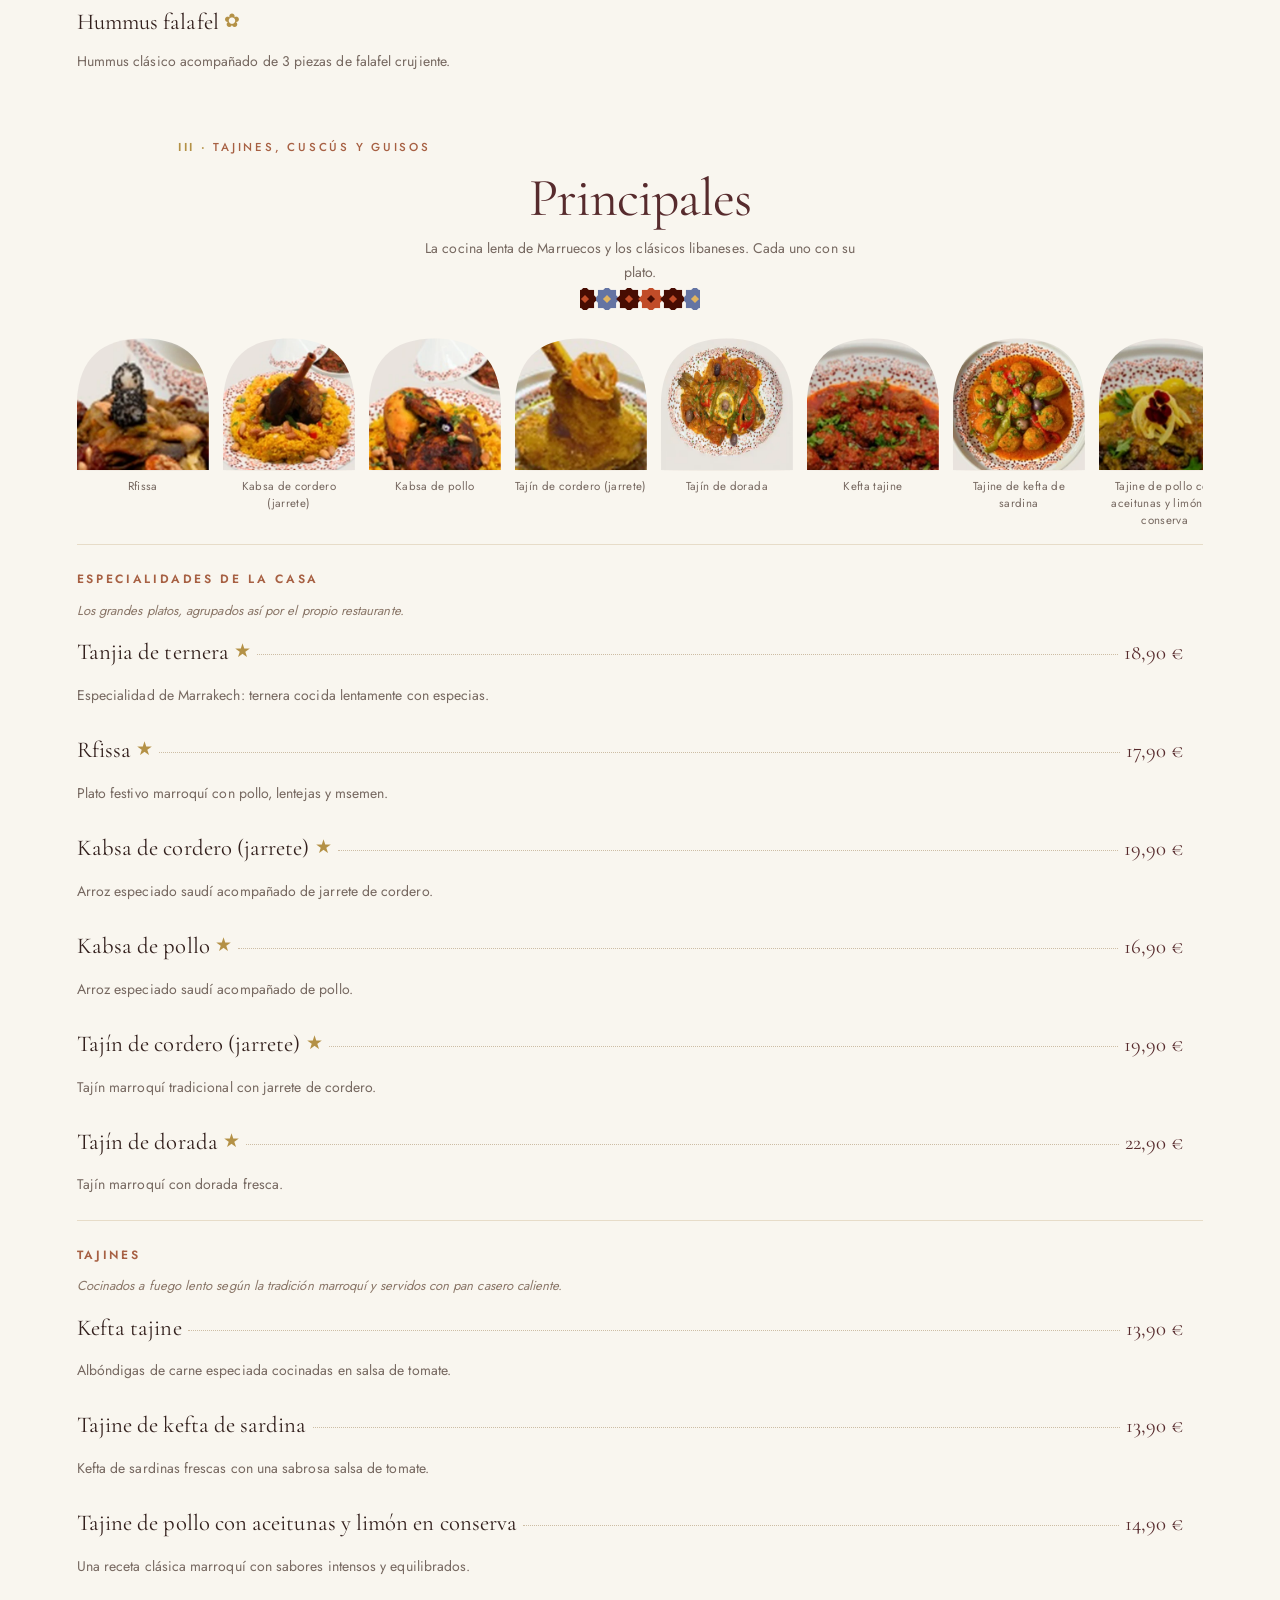
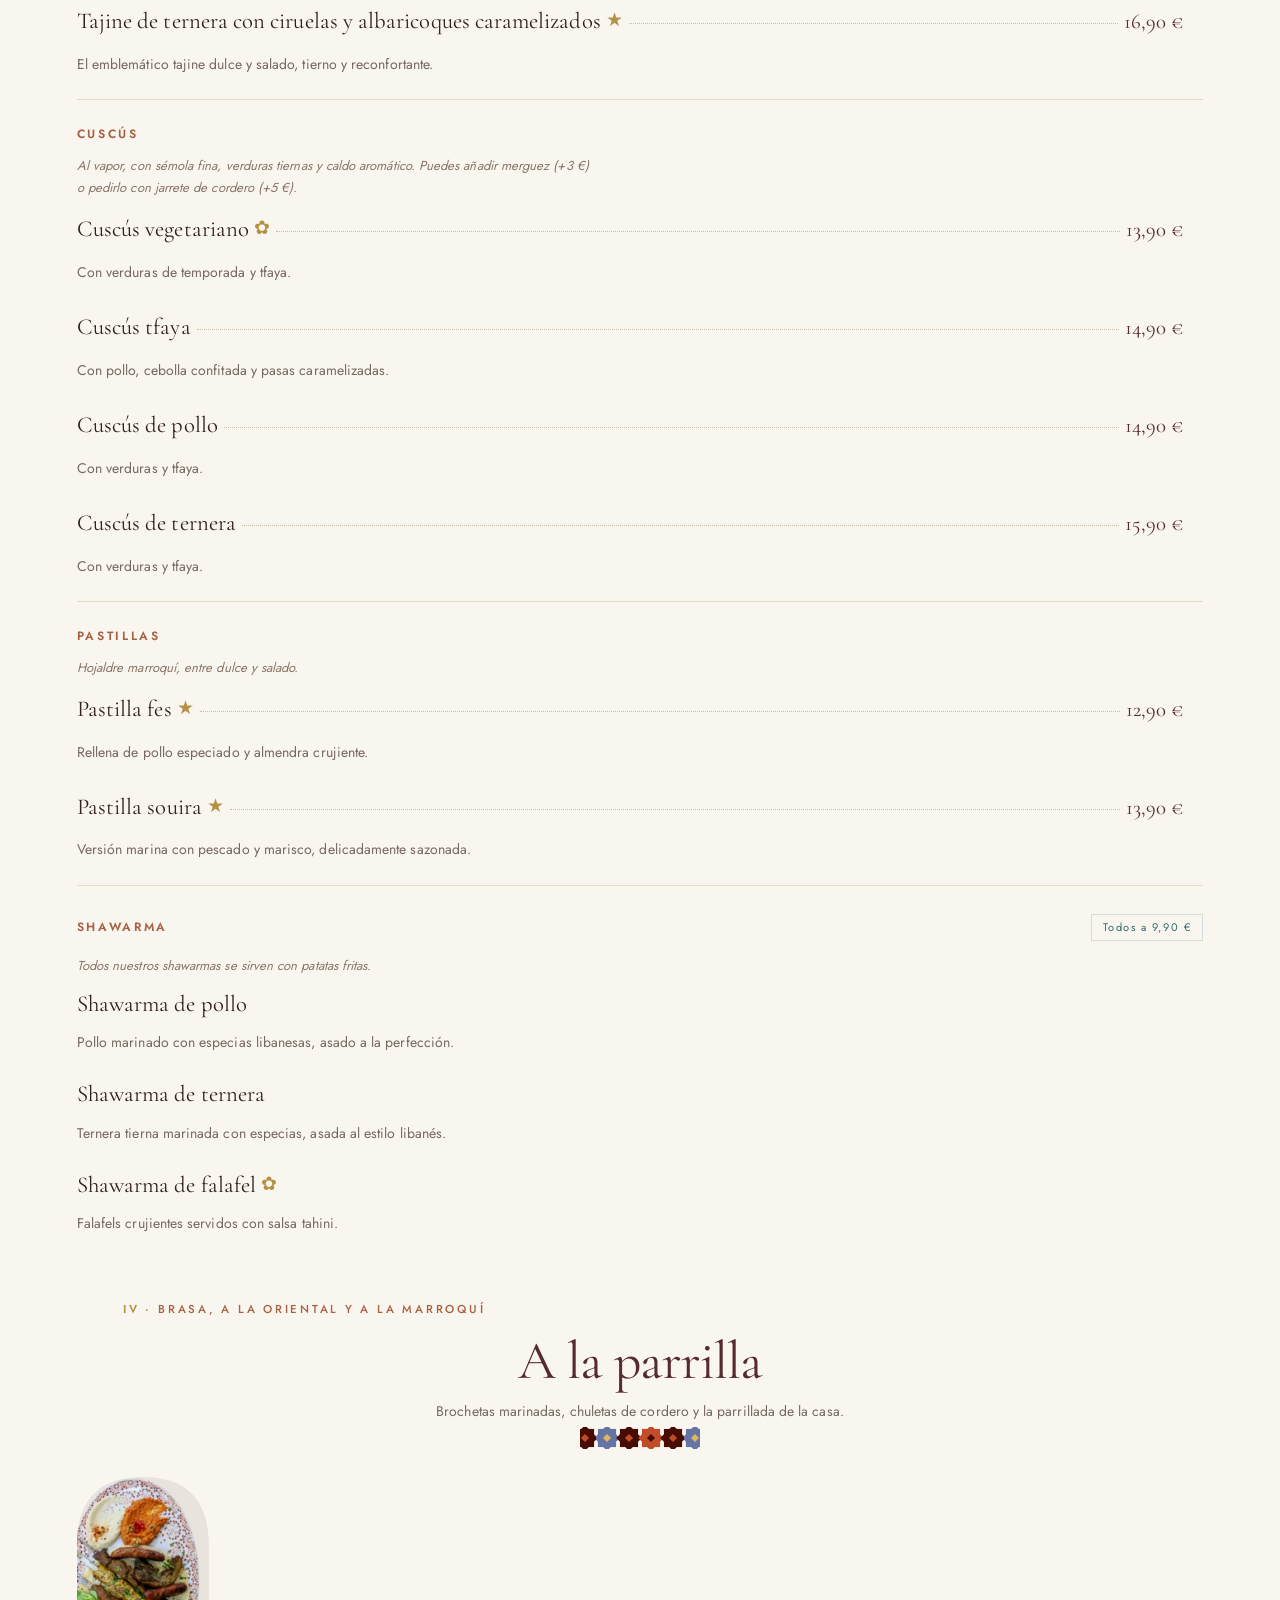
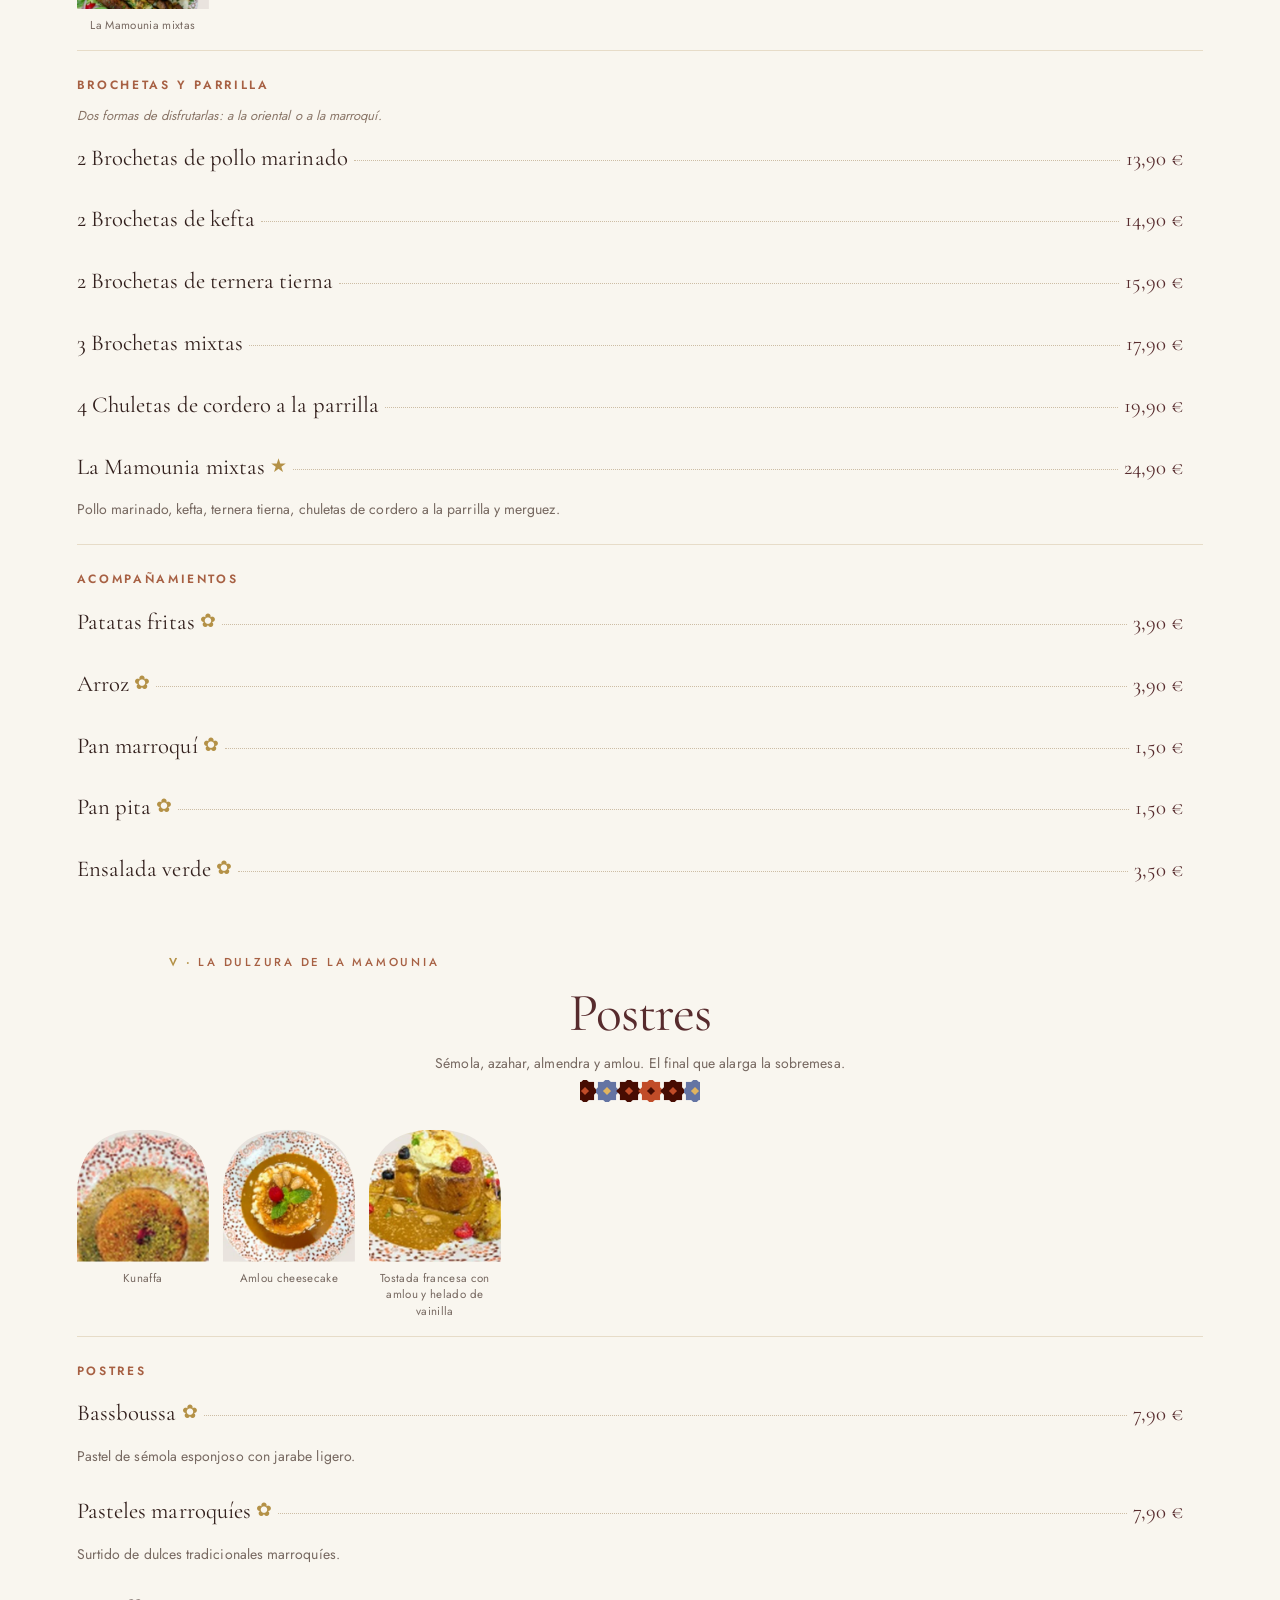
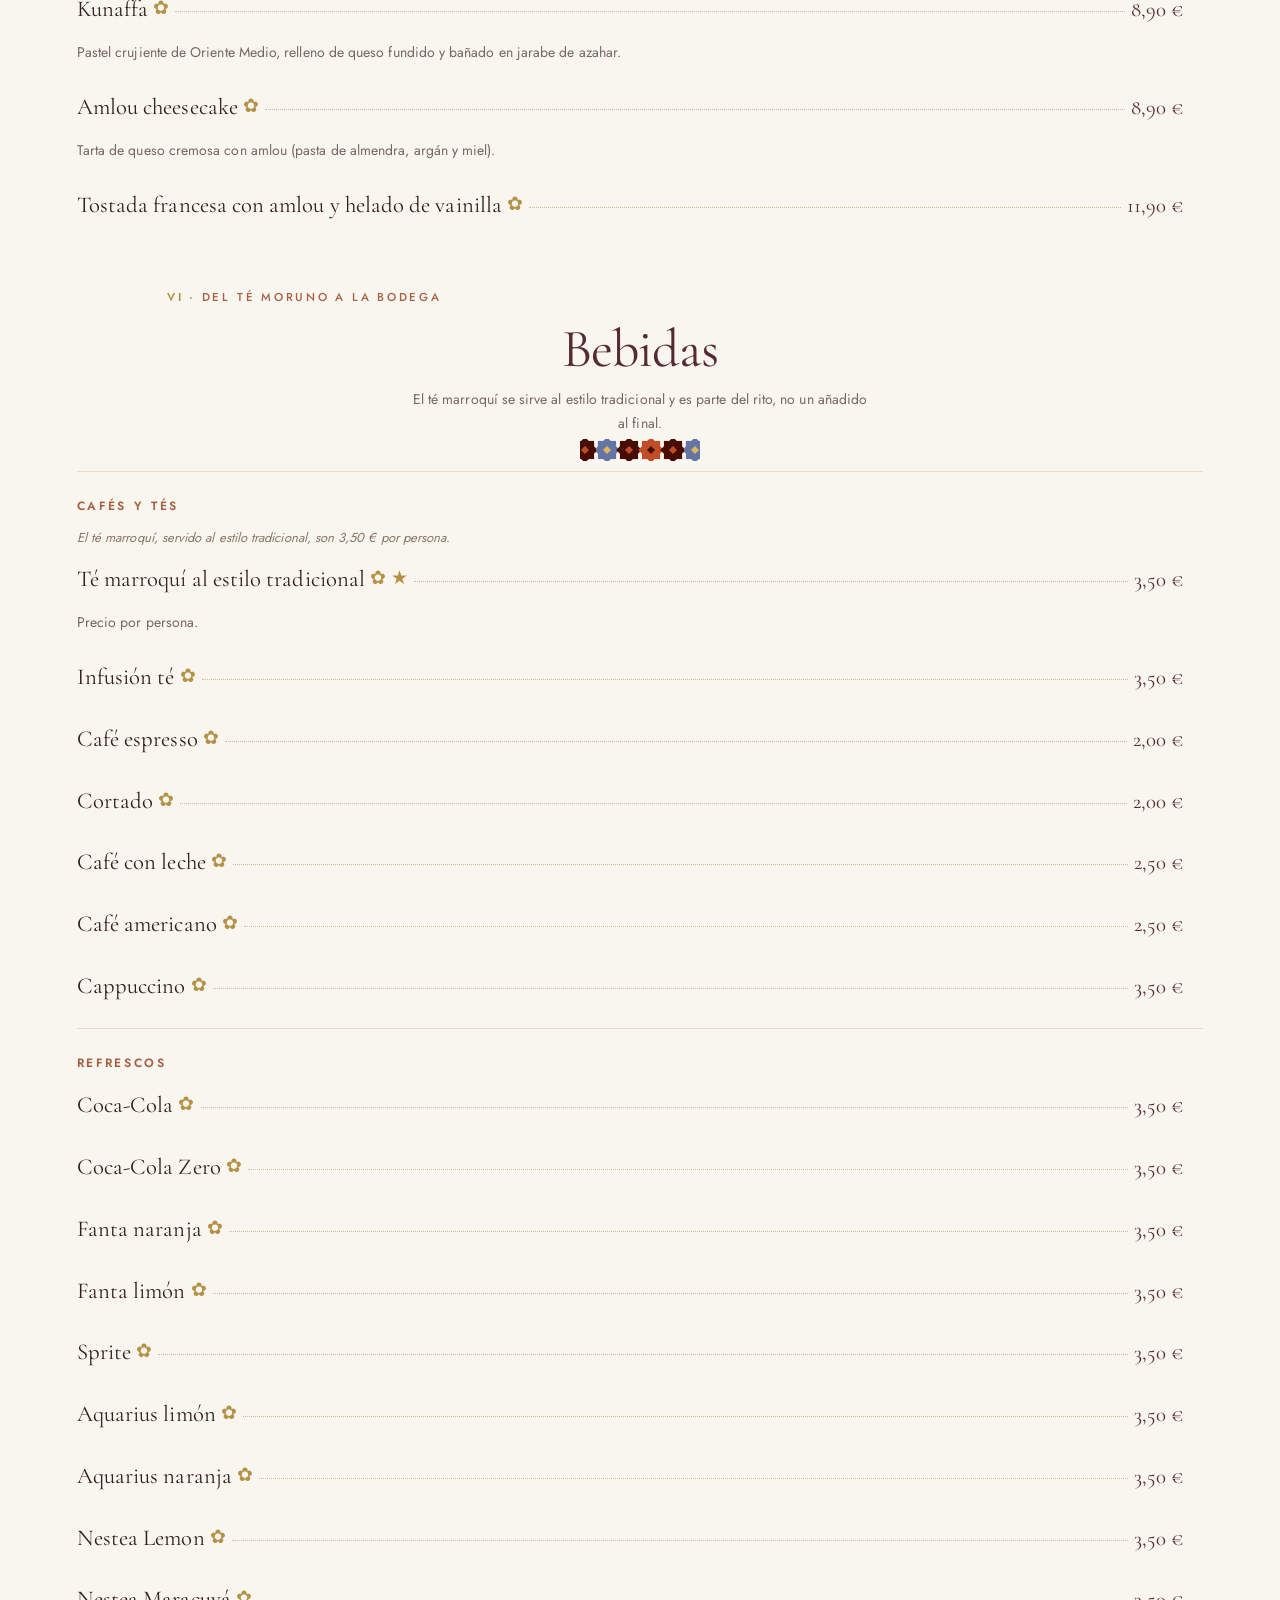
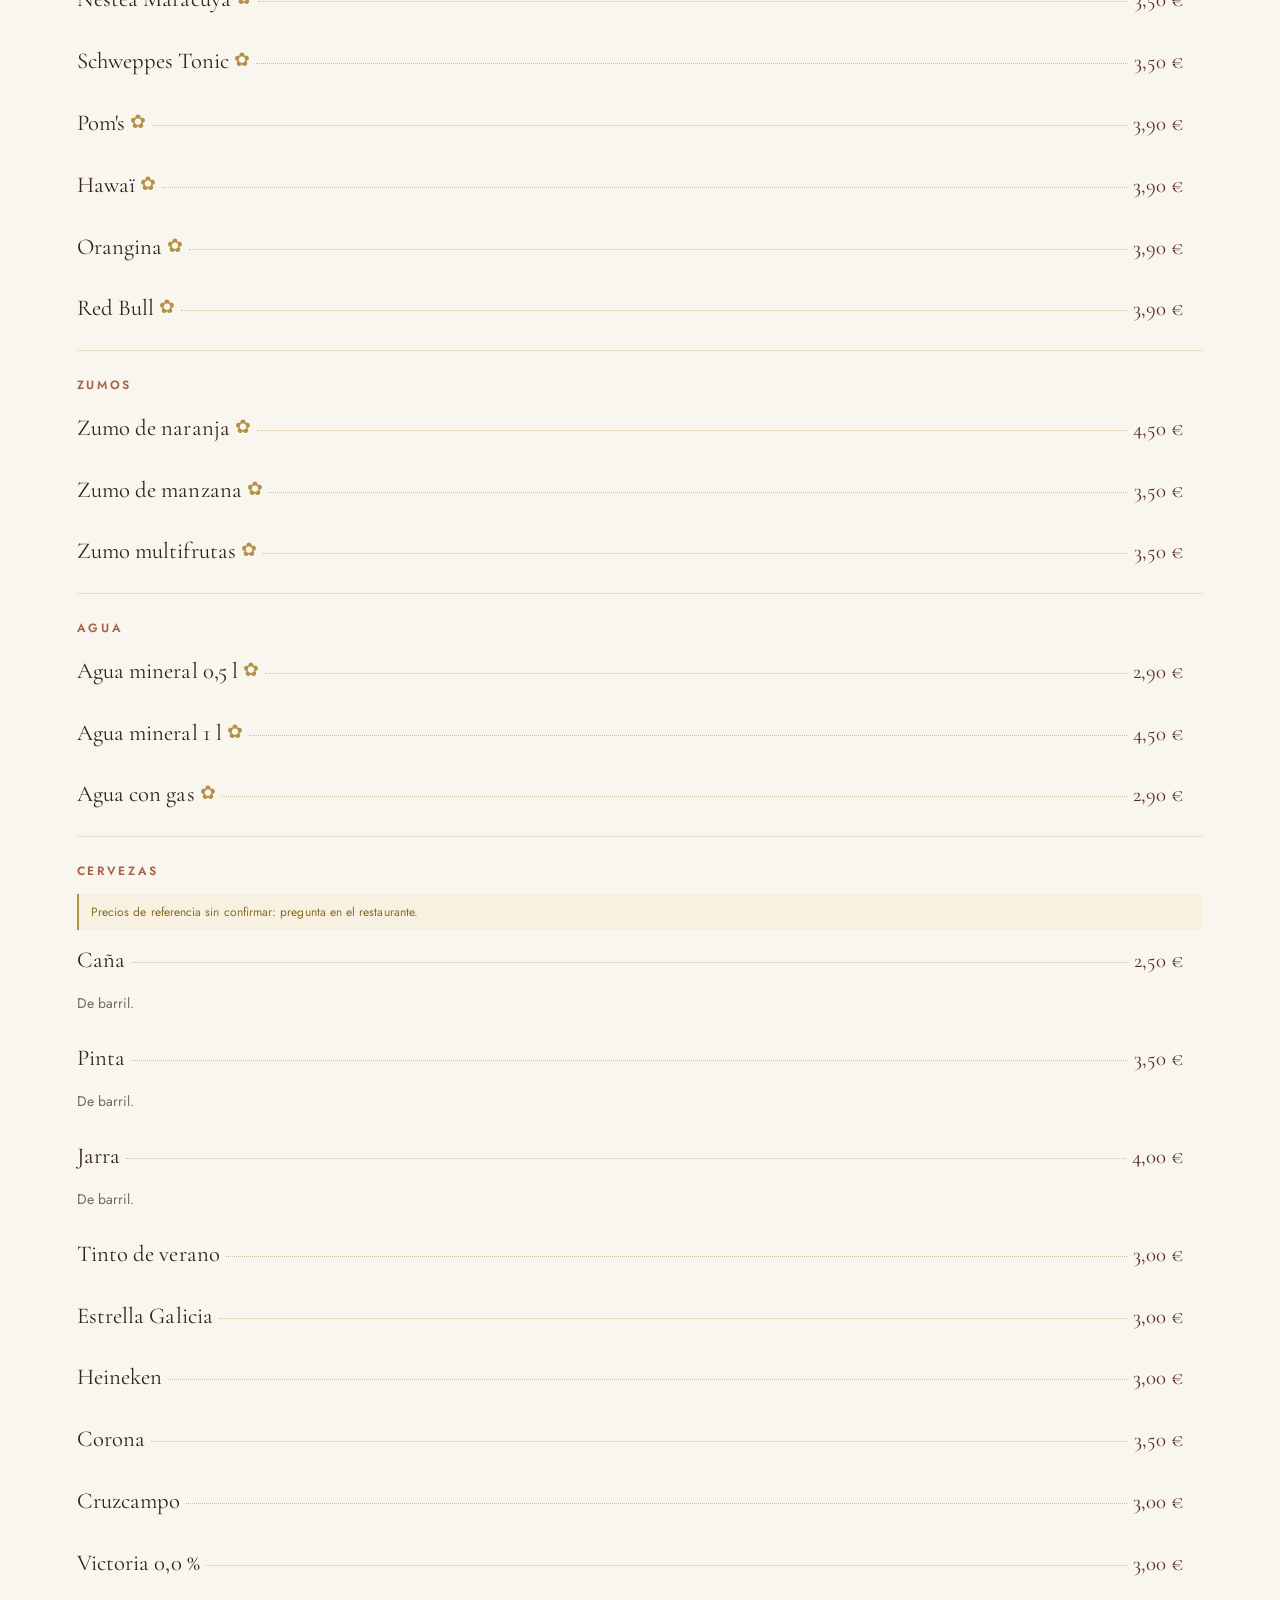
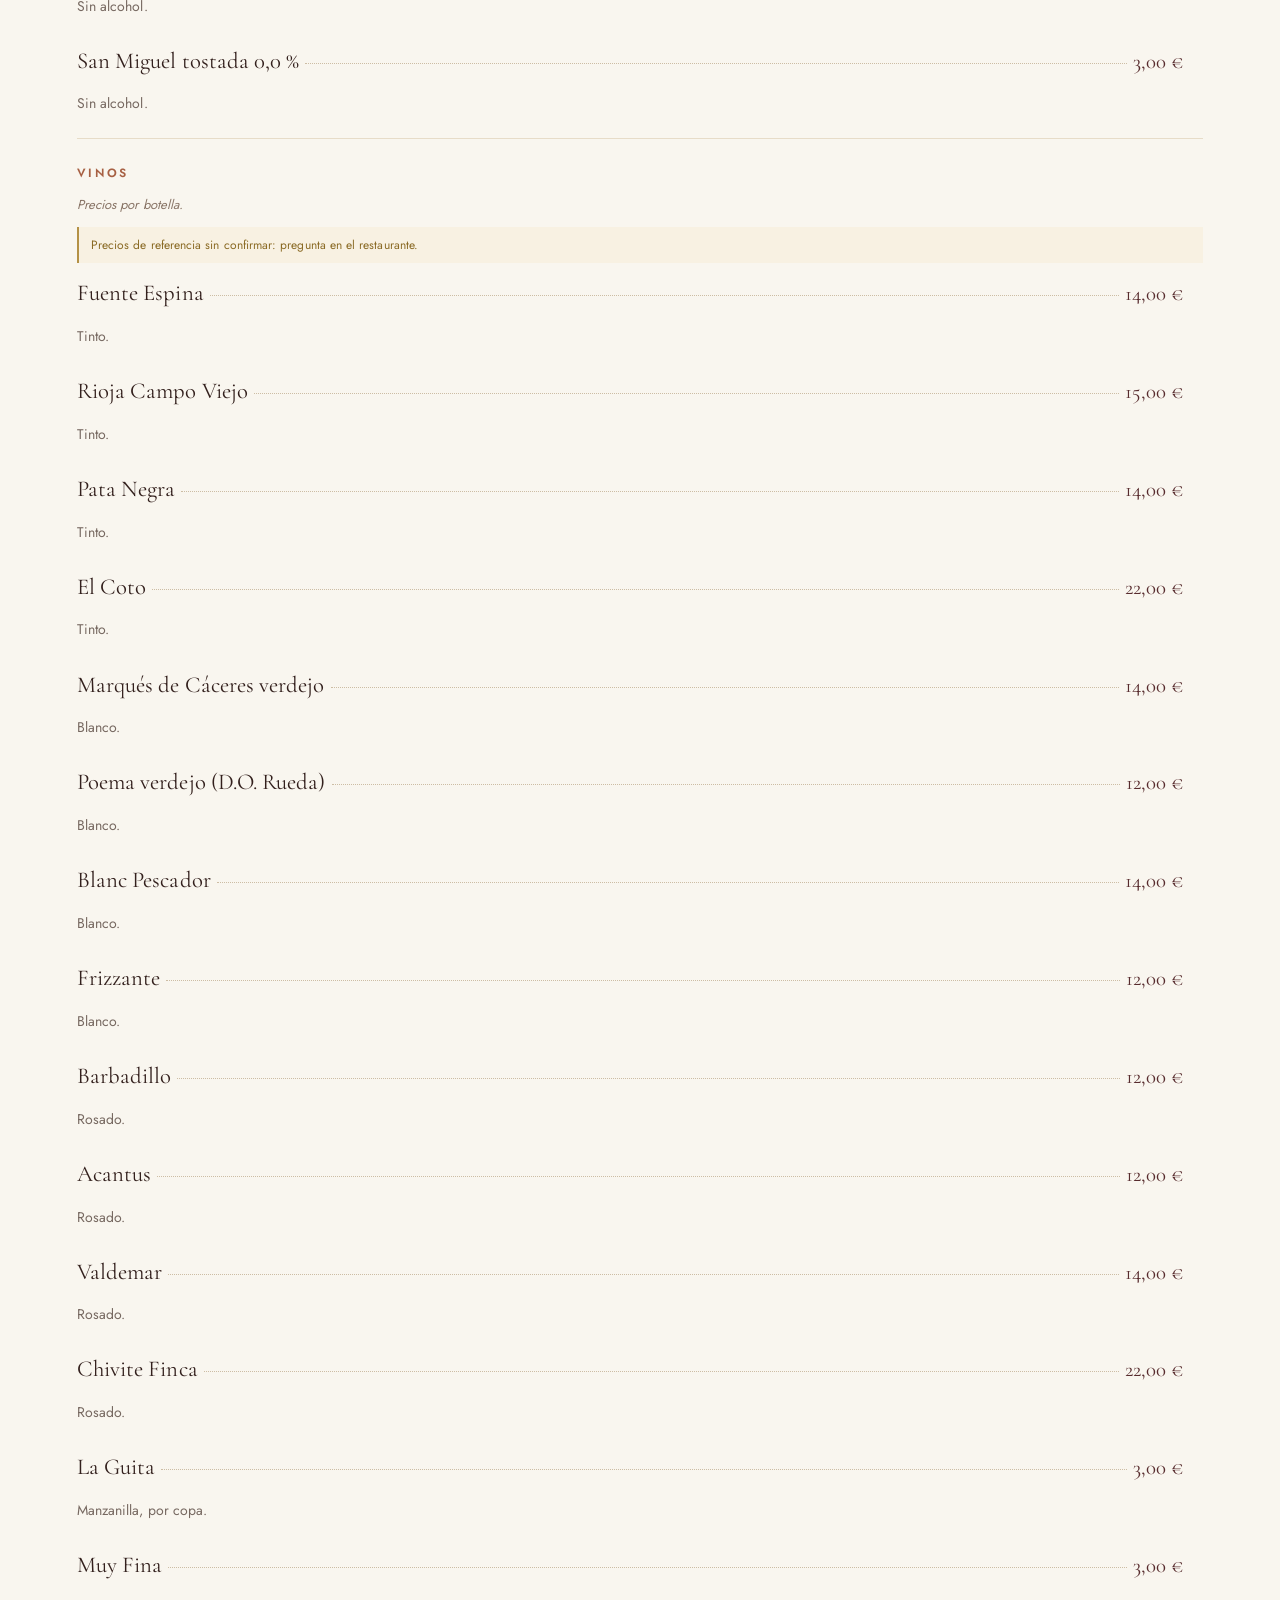
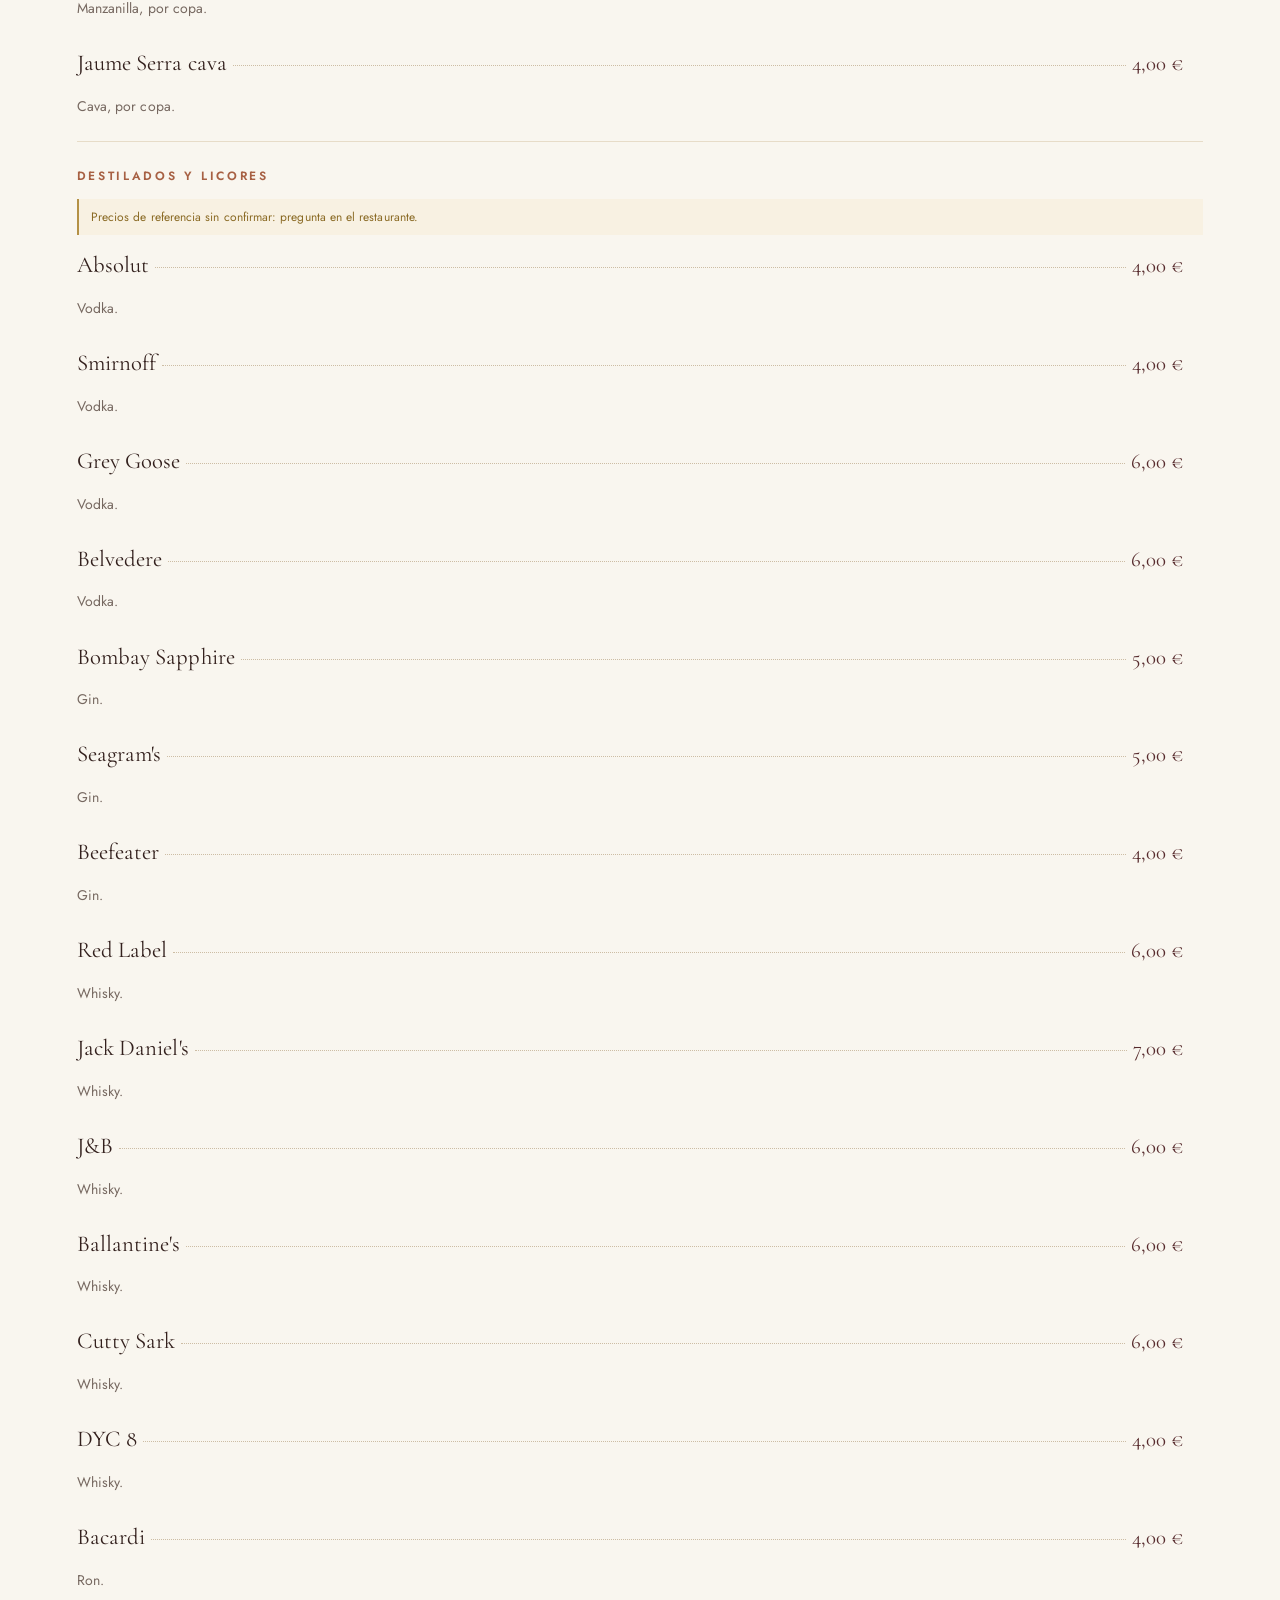
==== commit f842e183: "El banner pasa a ser una cinta de avisos continua Sustituye el carrusel que turnaba un aviso cada 7 " ====
--- a/carta.html
+++ b/carta.html
@@ -12,9 +12,9 @@
 <meta property="og:image" content="assets/images/tajines.jpg">
 <meta name="theme-color" content="#562b2b">
 <link rel="icon" href="logo.jpg">
-<link rel="stylesheet" href="css/styles.css?v=carta-7"><link rel="stylesheet" href="css/theme.css?v=tema-13">
+<link rel="stylesheet" href="css/styles.css?v=carta-7"><link rel="stylesheet" href="css/theme.css?v=tema-14">
 <script type="application/ld+json">{"@context":"https://schema.org","@type":"Restaurant","name":"La Mamounia Fuengirola","telephone":"+34620262019","priceRange":"€€","address":{"@type":"PostalAddress","streetAddress":"Paseo Marítimo Rey de España, 5","addressLocality":"Fuengirola","postalCode":"29640","addressRegion":"Málaga","addressCountry":"ES"},"servesCuisine":["Marroquí","Libanesa","Oriente Medio"],"hasMenu":"https://www.thefork.es/restaurante/la-mamounia-fuengirola-r844690/menu","sameAs":["https://www.instagram.com/lamamouniafuengirola/","https://www.thefork.es/restaurante/la-mamounia-fuengirola-r844690","https://glovoapp.com/es/es/fuengirola/stores/la-mamounia-fuengirola"]}</script>
-<script src="js/script.js?v=nav-3" defer></script>
+<script src="js/script.js?v=ticker-1" defer></script>
 <script src="js/menu-data.js?v=carta-10" defer></script>
 <script src="js/menu.js?v=carta-10" defer></script>
 </head>
@@ -31,17 +31,7 @@
   <a class="utility-link" href="https://glovoapp.com/es/es/fuengirola/stores/la-mamounia-fuengirola" target="_blank" rel="noopener">Pedir a domicilio ↗</a>
 </div>
 
-<aside class="announcement" aria-label="Avisos de La Mamounia">
-  <span class="announcement-label">EN LA MAMOUNIA</span>
-  <a id="announcement-link" href="index.html#encargos"><strong>Tu celebración, con sabor marroquí.</strong> Platos por encargo para compartir. <span aria-hidden="true">↗</span></a>
-  <div class="announcement-controls">
-    <button type="button" class="announcement-prev" aria-label="Aviso anterior">‹</button>
-    <span class="announcement-count" aria-hidden="true">1 / 3</span>
-    <button type="button" class="announcement-next" aria-label="Aviso siguiente">›</button>
-    <button type="button" class="announcement-pause" aria-label="Pausar avisos automáticos">Ⅱ</button>
-    <button type="button" class="announcement-close" aria-label="Cerrar avisos">×</button>
-  </div>
-</aside>
+<aside class="announcement" aria-label="Avisos de La Mamounia"><a class="ticker-item" href="carta.html"><span>142 platos de Marruecos y Líbano · Descubre la carta ↗</span></a></aside>
 
 <header>
   <a class="brand" href="index.html" aria-label="La Mamounia, inicio"><span class="logo"><img src="logo.jpg" alt="La Mamounia Fuengirola" width="715" height="715"></span></a>
--- a/css/theme.css
+++ b/css/theme.css
@@ -535,3 +535,56 @@
   #navigation{position:static;opacity:1;visibility:visible;transform:none;background:none;padding:0}
   #navigation:before{display:none}
 }
+
+/* =====================================================================
+   CINTA DE AVISOS
+   Movimiento continuo de derecha a izquierda, sin transiciones ni turnos.
+   La pista lleva dos mitades idénticas y se anima de 0 a -50%: al llegar,
+   la segunda mitad está justo donde empezó la primera y el bucle no se ve.
+   ===================================================================== */
+.announcement{padding:0 0 0 5%;gap:0;align-items:stretch}
+.ticker{flex:1;min-width:0;overflow:hidden;display:flex;align-items:center;
+  position:relative;z-index:2;-webkit-mask-image:linear-gradient(90deg,transparent,#000 28px,#000 calc(100% - 28px),transparent);
+  mask-image:linear-gradient(90deg,transparent,#000 28px,#000 calc(100% - 28px),transparent)}
+.ticker-track{display:flex;align-items:center;width:max-content;flex:none;
+  animation:ticker-rueda linear infinite;will-change:transform}
+@keyframes ticker-rueda{from{transform:translateX(0)}to{transform:translateX(-50%)}}
+.ticker-run{display:flex;align-items:center;flex:none}
+
+.ticker-item{display:inline-flex;align-items:center;gap:10px;white-space:nowrap;
+  padding:16px 0;font-size:13.5px;letter-spacing:.015em;color:#2a1c0c}
+.ticker-item span{border-bottom:1px solid transparent;padding-bottom:1px;transition:border-color .25s}
+.ticker-item:hover span{border-bottom-color:#2a1c0c}
+.ticker-item .announcement-icon{width:19px;height:19px;flex-shrink:0;fill:none;stroke:#4a3212;
+  stroke-width:1.5;stroke-linecap:round;stroke-linejoin:round}
+
+/* Separador: la estrella de ocho puntas del restaurante, en pequeño */
+.ticker-sep{flex:none;width:44px;height:11px;opacity:.85;
+  background-image:url("data:image/svg+xml,%3Csvg%20xmlns='http://www.w3.org/2000/svg'%20width='11'%20height='11'%20viewBox='0%200%2011%2011'%3E%3Cg%20fill='%234a3212'%3E%3Crect%20x='1.4'%20y='1.4'%20width='8.2'%20height='8.2'/%3E%3Crect%20x='1.4'%20y='1.4'%20width='8.2'%20height='8.2'%20transform='rotate(45%205.5%205.5)'/%3E%3C/g%3E%3C/svg%3E");
+  background-repeat:no-repeat;background-position:center}
+
+/* Detener: al pausar, con el ratón encima o con el foco dentro */
+.announcement.is-paused .ticker-track,
+.announcement.is-hover .ticker-track{animation-play-state:paused}
+.announcement.is-paused:before,.announcement.is-paused:after,
+.announcement.is-hover:before,.announcement.is-hover:after{animation-play-state:paused}
+
+.announcement-controls{padding-right:2.5%;gap:2px}
+
+@media(max-width:900px){
+  .announcement{padding-left:4%}
+  .ticker-item{font-size:12.5px;gap:9px}
+  .ticker-sep{width:34px}
+}
+@media(max-width:560px){
+  .announcement{min-height:0;padding:0 0 0 5%;align-items:stretch}
+  .ticker-item{font-size:12px;padding:13px 0}
+  .ticker-item .announcement-icon{width:17px;height:17px}
+  .ticker-sep{width:28px}
+  .announcement-controls{padding-right:1.5%}
+  .announcement-controls button{width:30px;height:auto}
+}
+/* Sin movimiento: la cinta se queda quieta mostrando los primeros avisos */
+@media(prefers-reduced-motion:reduce){
+  .ticker-track{animation:none}
+}
